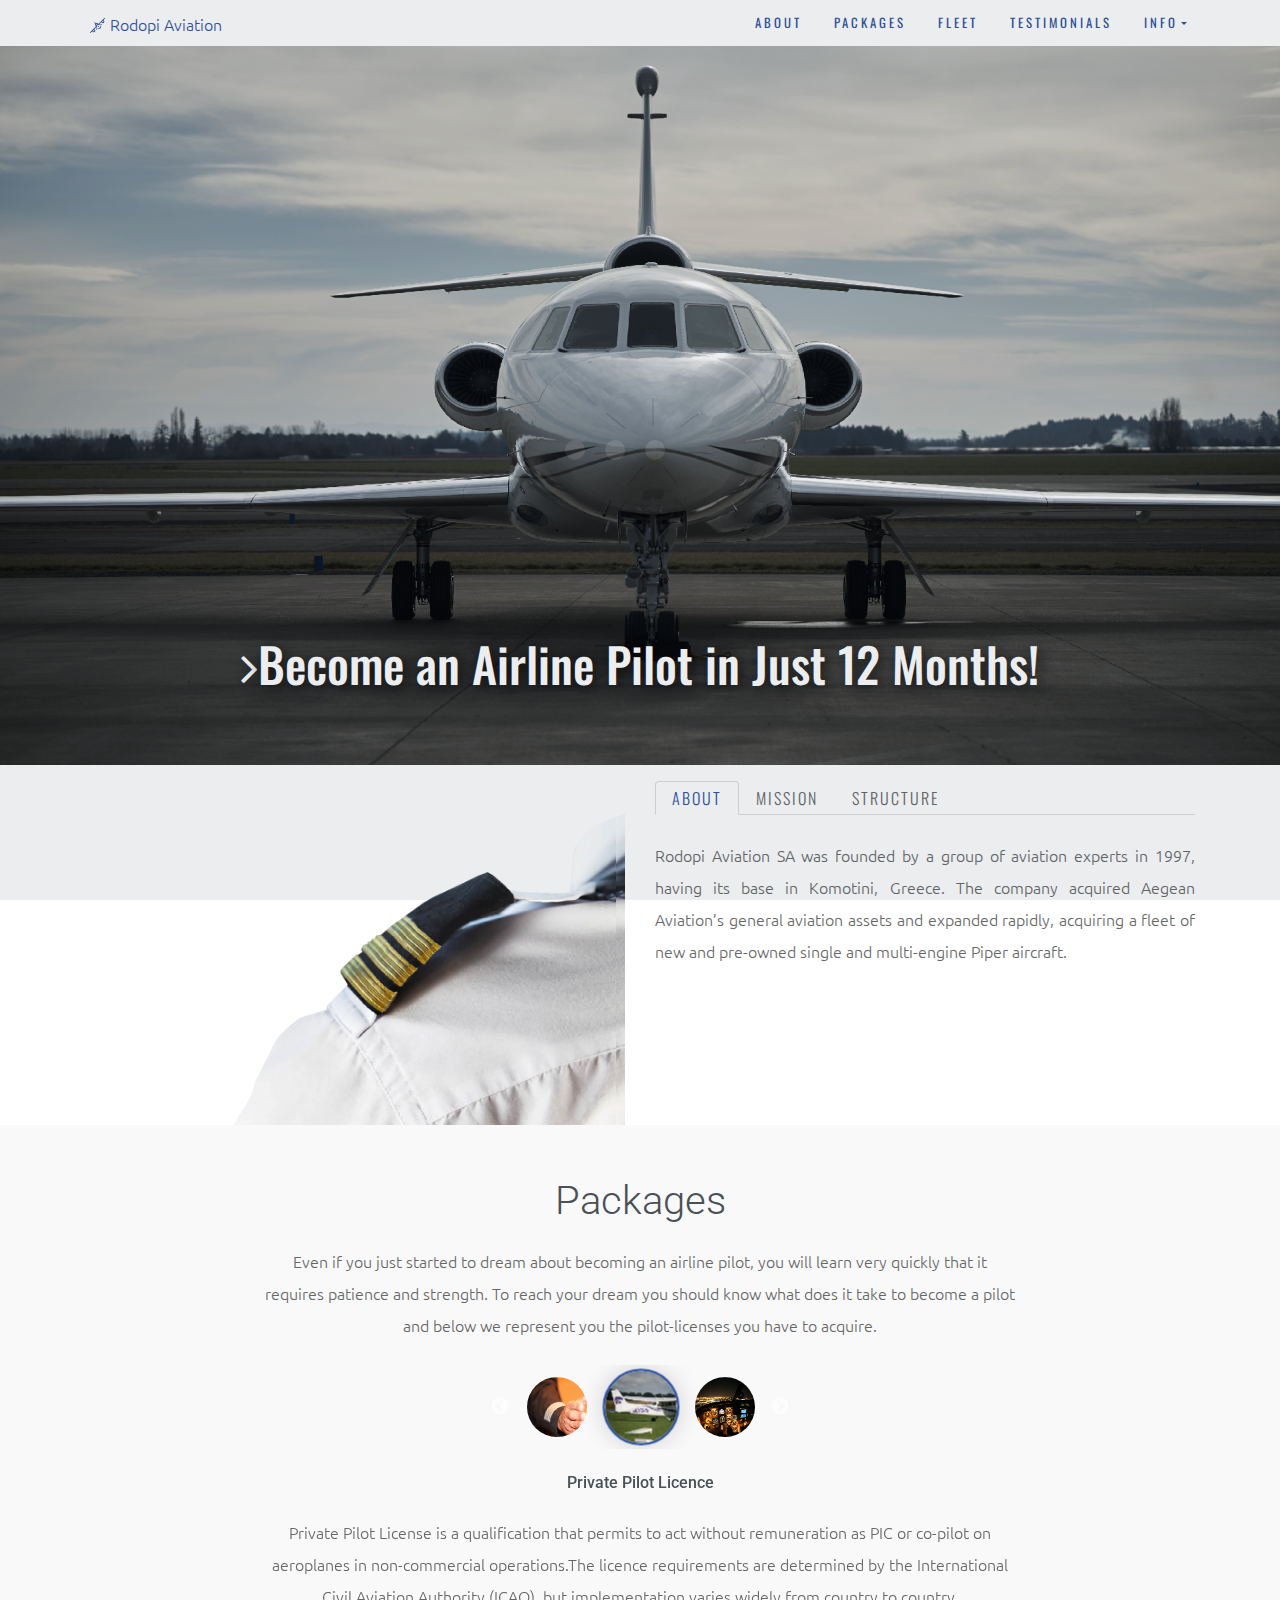
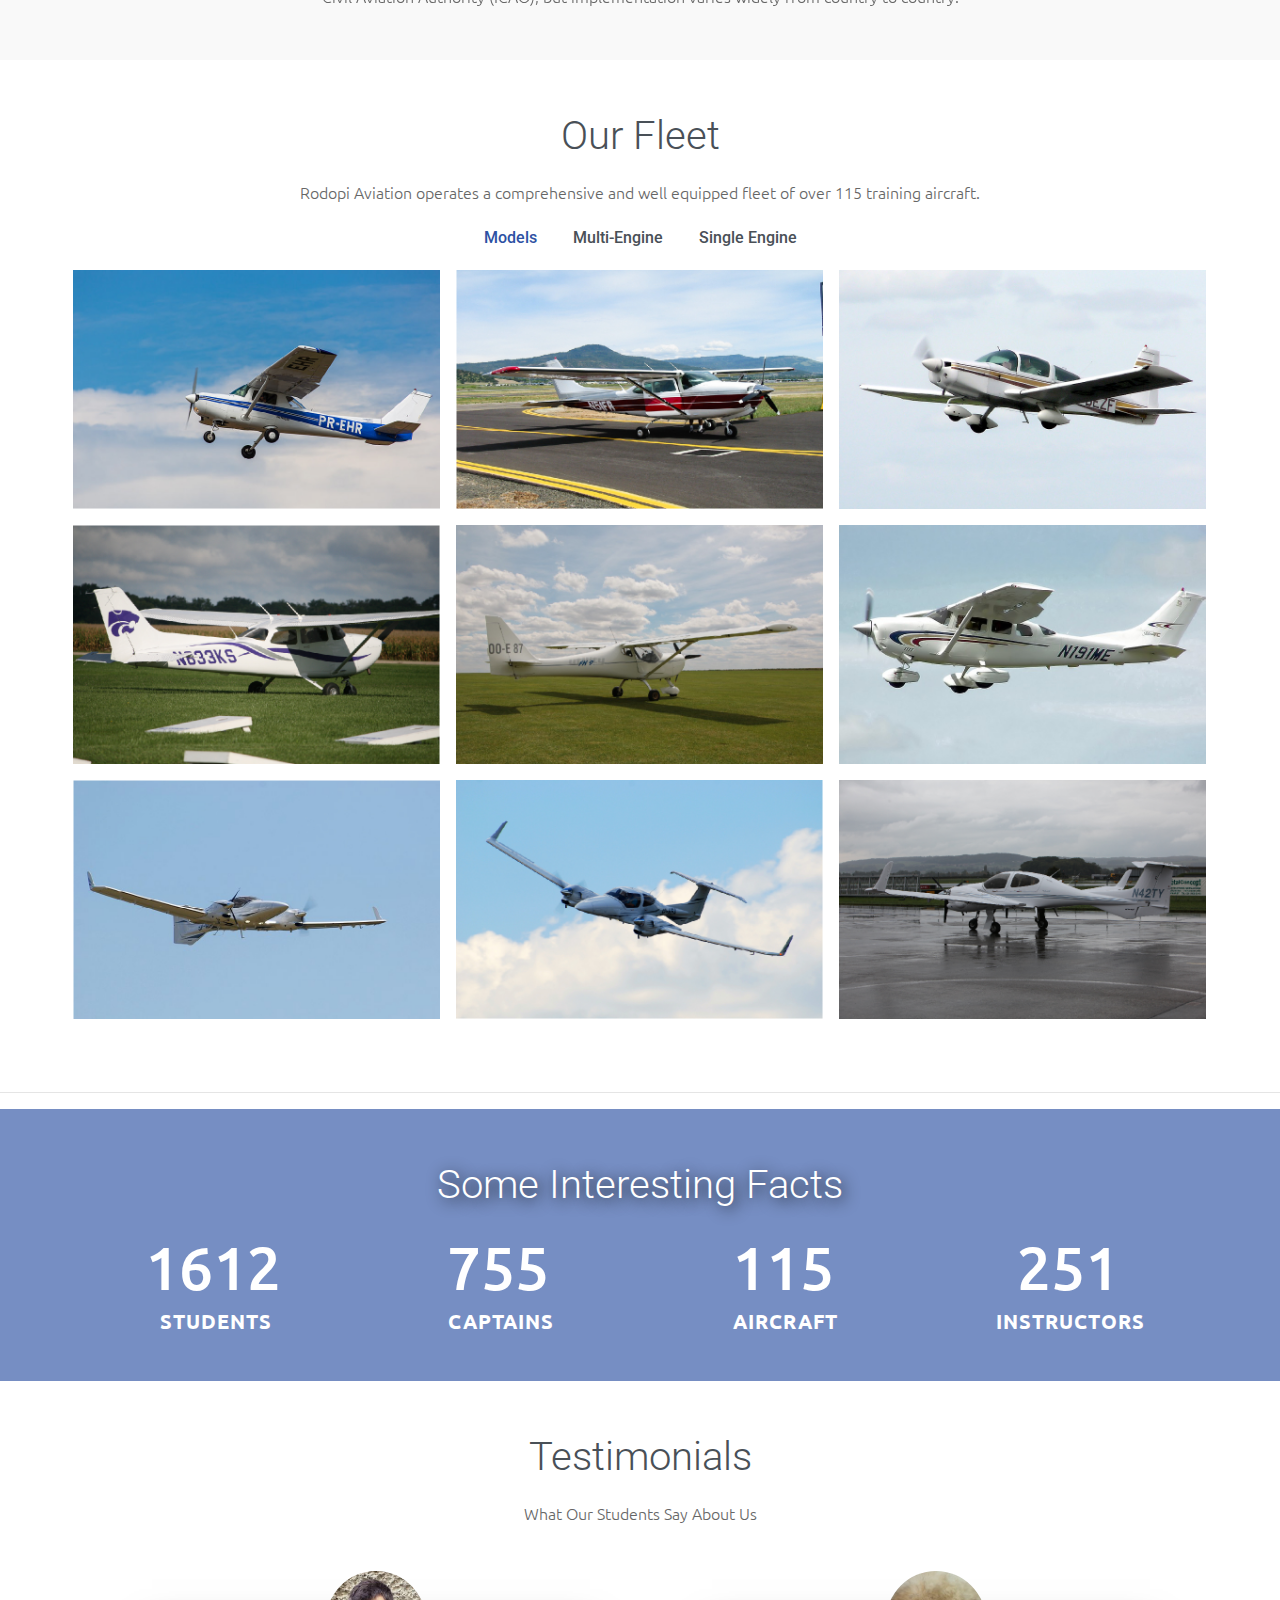
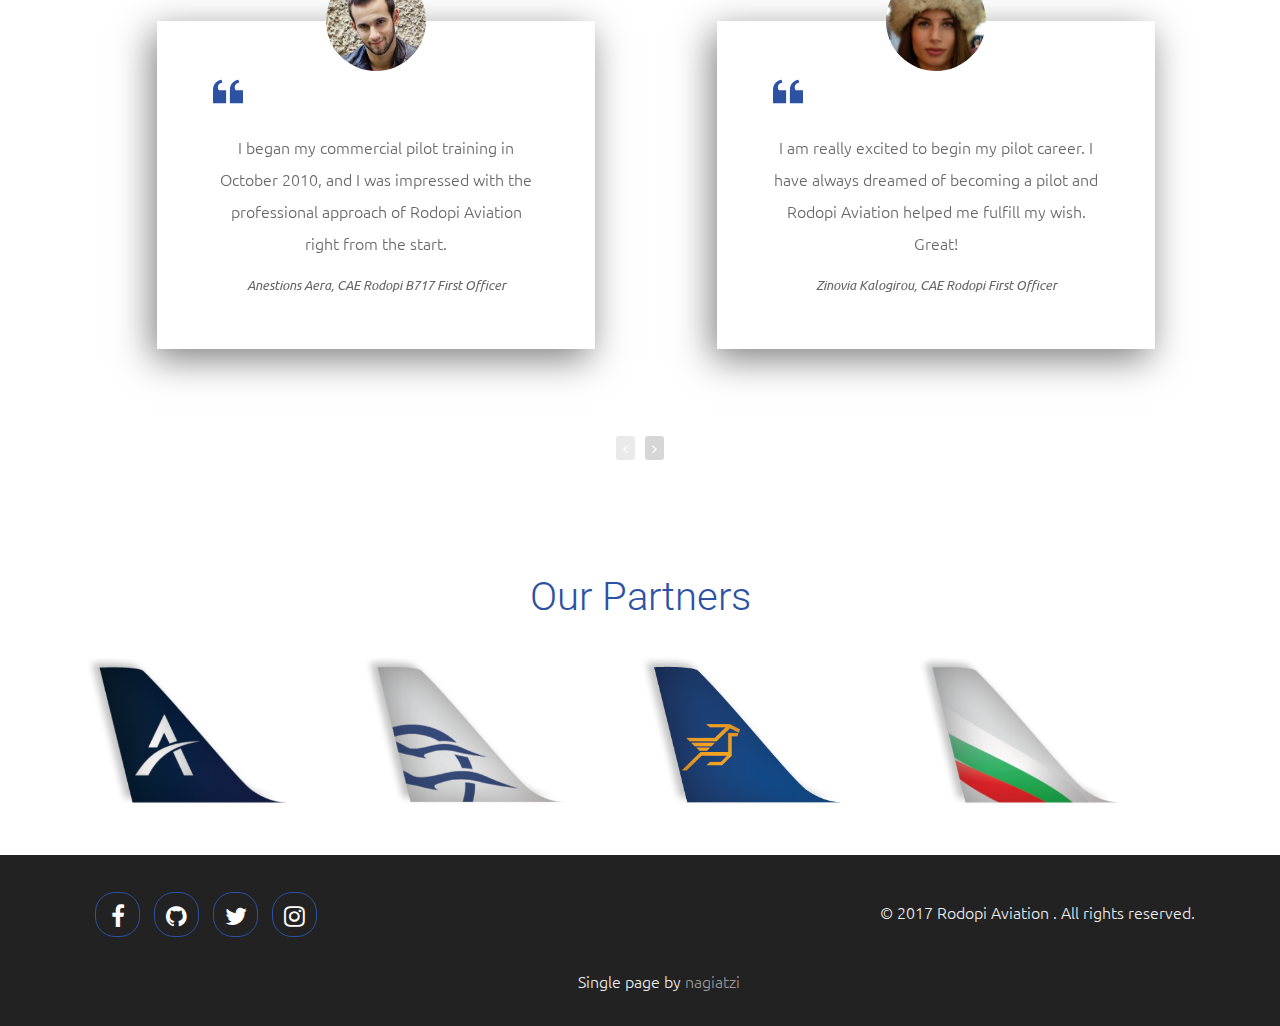
==== index.html @ 1573dec2 "add files to public repo" ====
<!DOCTYPE html>
<html lang="en">
<head>
    <meta charset="UTF-8">
    <meta name="viewport" content="width=device-width, initial-scale=1.0">
    <meta http-equiv="X-UA-Compatible" content="ie=edge">
    <title> Rodopi Aviation | Komotini </title>
    <link rel="stylesheet" href="css/font-awesome.min.css">
    <link rel="stylesheet" href="css/bootstrap.css">
    <link rel="stylesheet" href="css/style.css">
    <link rel="stylesheet" href="css/animate.css">
    <link rel="stylesheet" href="css/magnific-popup.css">
    <link rel="stylesheet" href="css/owl.carousel.css">
    <link rel="stylesheet" href="css/owl.theme.default.css">
    <link rel="icon" type="img/png" href="img/icon72.png">
    <script src="js/prefixfree.min.js"></script>
    <script src="js/prefixfree.dynamic-dom.min.js"></script>
</head>
<body>

  <!-- Page Loader *** *********************************************************
*****************************************************************************-->
  <div id="loading">
    <div id="loading-center">
        <div id="loading-center-absolute">
          <div class="object" id="object_one"></div>
          <div class="object" id="object_two"></div>
          <div class="object" id="object_three"></div>
        </div>
    </div>
  </div>
  <!-- NAVBAR***** *** *********************************************************
*****************************************************************************-->
  <nav id="nav" class="site-header navbar navbar-expand-md fixed-top">
    <div class="container">
      <a href="index.html" class="navbar-brand">
        <img src="img/icon.png"  width="25" height="25" alt="Rodopi Aviation Logo">
        <p>Rodopi Aviation</p>
      </a>
      <button class="navbar-toggler " type="button" data-toggle="collapse" data-target="#rodopi">
        <span class="navbar-toggler-icon">  </span></button> <!-- <i class="fa fa-plane" aria-hidden="true"></i> -->

      <div class="collapse navbar-collapse" id="rodopi" >
        <ul class="main-nav navbar-nav ml-auto">
          <li class="nav-item">
              <a class="nav-link" href="#about">About</a> <!-- i scrolling apla gia smooth-->
          </li>
          <li class="nav-item">
              <a class="nav-link" href="#packages">Packages</a>
          </li>
          <li class="nav-item">
              <a class="nav-link" href="#fleet">Fleet</a>
          </li>
          <li class="nav-item">
              <a class="nav-link" href="#testimonials">Testimonials</a>
          </li>
          <li class="nav-item dropdown">
            <a class="nav-link dropdown-toggle" href="" id="DropdownMenu" data-toggle="dropdown" aria-haspopup="true" aria-expanded="false">Info</a>
              <div class="dropdown-menu" aria-labelledby="DropdownMenu">
                  <a class="dropdown-item" href="contact.html#faq">Faq</a>
                  <a class="dropdown-item" href="contact.html#contact">Contact</a>
                  <a class="dropdown-item" href="contact.html#googleMap">Find us</a>
              </div>
          </li>
        </ul> <!-- END main-nav navbar-nav-->
      </div> <!-- END navbar-collapse -->

    </div> <!-- END container-->
  </nav> <!-- END NAVIGATION-->

  <!-- CAROUSEL HEADER *********************************************************
*****************************************************************************-->
<header class="container-fluid">
  <div id="carouselHeader" class="carousel slide" data-ride="carousel">
      <div class="carousel-inner" role="listbox">
        <div class="carousel-item active">
          <img class="d-block img-fluid" src="img/carou4.jpg" alt="First slide">
          <div class="carousel-caption"> <!-- d-none d-md-block-->
            <h3 class="carouselh3"><i class="fa fa-angle-right" aria-hidden="true"></i>Become an Airline Pilot in Just 12 Months!</h3>
          </div>
        </div> <!-- carousel item 1-->

        <div class="carousel-item">
          <img class="d-block img-fluid" src="img/carou6.jpg" alt="Second slide">
          <div class="carousel-caption">
            <h3 class="carouselh3"><i class="fa fa-angle-right" aria-hidden="true"></i>Modern fleet of training aircraft</h3>
          </div>
        </div> <!-- carousel item 2-->

        <div class="carousel-item">
          <img class="d-block img-fluid" src="img/carou2.jpg" alt="Third slide">
          <div class="carousel-caption" >
            <h3 class="carouselh3"><i class="fa fa-angle-right" aria-hidden="true"></i>With a great pilot employability track record, over 1600 students can’t all be wrong!</h3>
          </div>
       </div> <!-- carousel item 3-->

    </div> <!-- Carousel Inner -->
  </div> <!-- Carousel HEADER -->
</header>

<!-- ABOUT SECTION...............................................................
............................................................................ -->
<div class="container" id="about">
  <div class="row">
    <div class="col-md-6">
      <img src="img/shirt.jpg" alt="pilots banner image" class= "d-none d-md-block img-fluid">
    </div>
    <div class="col-md-6 navMargin text-center">
      <!-- Nav tabs -->
        <ul class="nav nav-tabs" role="tablist">
        <li class="nav-item">
          <a class="nav-link active" data-toggle="tab" data-target="#aboutUs" role="tab">About</a>
        </li>
        <li class="nav-item">
          <a class="nav-link" data-toggle="tab" data-target="#mission" role="tab">Mission</a>
        </li>
        <li class="nav-item">
          <a class="nav-link" data-toggle="tab" data-target="#mandatory" role="tab">Structure</a>
        </li>
        </ul>
        <div class="tab-content">
            <div class="tab-pane  active" id="aboutUs" role="tabpanel">Rodopi Aviation SA was founded by a group of aviation experts in 1997, having its base in Komotini, Greece. The company acquired Aegean Aviation’s general aviation assets and expanded rapidly, acquiring a fleet of new and pre-owned single and multi-engine Piper aircraft.
            </div> <!-- tab pane 1-->

            <div class="tab-pane " id="mission" role="tabpanel">Our Academy is committed to providing a holistic aviation education experience. Besides receiving an in depth and professional tuition, our students are trained to focus by solving real-world challenges.
            </div> <!-- tab pane 2-->

            <div class="tab-pane " id="mandatory" role="tabpanel">The Academy is organized into three aviation levels:
              <ul class="missionList">
                <li><i class="fa fa-plane" aria-hidden="true"></i> Air Cadet Level</li>
                <li><i class="fa fa-plane" aria-hidden="true"></i> Private Pilot Level</li>
                <li><i class="fa fa-plane" aria-hidden="true"></i> Commercial Pilot Level</li>
             </ul>
           </div> <!-- tab pane 3-->

        </div>  <!-- tab-content -->
    </div> <!-- col-md-6 -->
  </div> <!-- row Div -->
</div> <!-- container Div -->

<!-- PACKAGES LICENSES SECTION..................................................
............................................................................ -->
<section id="packages" class="backGray licenses">
  <div class="container">
      <div class="row">
        <div class="col-sm-12 text-center">
          <h2 class="sectionT">
            Packages
          </h2>
          <p class="p-tagline">Even if you just started to dream about becoming an airline pilot, you will learn very quickly that it requires patience and strength. To reach your dream you should know what does it take to become a pilot and below we represent you the pilot-licenses you have to acquire. </p>
       </div> <!-- col-sm-12 text-center -->
     </div>  <!-- end row1 -->

    <div class="row">
      <div class="col-lg-12 text-center marginT">
       <div class="package-list">
             <div class="package-img">
               <img src="img/ppl.jpg" alt="package- Privates Pilot Image" width="80px" height="60px">
             </div>
             <div class="package-img">
               <img src="img/night.jpg" alt="package-Night Rating Image"  width="80px" height="60px">
             </div>
             <div class="package-img">
               <img src="img/instrument.JPG" alt="package- Instrument Rating Image"  width="80px" height="60px">
             </div>
              <div class="package-img">
               <img src="img/cpl.jpg" alt="package-Commercial Pilots Image"  width="80px" height="60px">
             </div>
              <div class="package-img">
               <img src="img/multi.jpg" alt="package-Multiengine Image"  width="80px" height="60px">
             </div>
             <div class="package-img">
              <img src="img/atpl.jpg" alt="package-ATPL License Image"  width="80px" height="60px">
            </div>
       </div> <!-- END package-list-->

        <div class="package-quote">

           <div class="package-block">
             <div class="package-meta">
               <h4 class="marginT marginB">Private Pilot Licence </h4>
             </div>
             <p class="p-tagline">Private Pilot License is a qualification that permits to act without remuneration as PIC or co-pilot on aeroplanes in non-commercial operations.The licence requirements are determined by the International Civil Aviation Authority (ICAO), but implementation varies widely from country to country.</p>
          </div>  <!-- package block-->

           <div class="package-block">
             <div class="package-meta">
               <h4 class="marginT marginB">Night Rating</h4>
             </div>
             <p class="p-tagline">The Night Rating allows you to be able to fly aircraft during the time of ‘night’ as qualified by ICAO, being the time from 30 minutes after sunset to 30 minutes before sunrise.</p>
           </div>  <!-- package block-->

           <div class="package-block">
             <div class="package-meta">
               <h4 class="marginT marginB">Instrument Rating</h4>
             </div>
             <p class="p-tagline">The Instrument Rating allows the pilot to fly under Instrument Flight Rules (IFR), which is required for flights such as through cloud cover.  It is the next step for a lot of pilots who wish to further a career in aviation. It is usually done in conjunction with the Commercial Pilot’s License.</p>
           </div>  <!-- package block-->

           <div class="package-block">
             <div class="package-meta">
               <h4 class="marginT marginB">Commercial Pilot License</h4>
             </div>
             <p class="p-tagline">The Commercial Pilot’s License is required to get paid for the time that one is flying. Applicants for a CPL (aeroplanes) must also have completed a solo cross-country flight of at least 300 nm with full-stop landings at two airfields other than the pilot's airfield of origin.</p>
           </div>  <!-- package block-->

           <div class="package-block">
             <div class="package-meta">
               <h4 class="marginT marginB">Multi Engine Rating</h4>
             </div>
             <p class="p-tagline">The Multi Engine Rating allows one to fly an aircraft with more than one piston engine.  It is usually done in conjunction with the Commercial Pilot’s License.However, we do also offer it as a standalone course.</p>
           </div>  <!-- package block-->

           <div class="package-block">
             <div class="package-meta">
               <h4 class="marginT marginB">Zero to Airline Pilot</h4>
             </div>
            <p class="p-tagline">The Multi Engine Rating allows one to fly an aircraft with more than one piston engine.  It is usually done in conjunction with the Commercial Pilot’s License. However, we do also offer it as a standalone course.</p>
          </div> <!-- package block-->

        </div> <!-- package quote-->

      </div> <!-- END col-md-6 col-md-offset-3-->
    </div> <!-- END row2-->
  </div> <!-- end container-->
</section> <!-- END SECTION PACKAGES -->

<!-- .........................FLEET SECTION.....................................
............................................................................ -->
<section id="fleet" class="backWhite">
    <div class="container">
      <div class="row">
          <div class="col-sm-12 text-center">
          <h2 class="sectionT"> Our Fleet </h2>
          <p class="p-tagline marginB lineHeight">Rodopi Aviation operates a comprehensive and well equipped fleet of over 115 training aircraft. </p>
        </div>  <!-- end col-sm-12-->
      </div>  <!-- end row-->

      <div class="row">  <!-- row2-->
        <div class="col-sm-12 text-center">
          <ul class="fleet-filter categories-filter ">
              <li><a data-filter="*" class="categories active">Models</a></li>
              <li><a data-filter=".multi" class="categories">Multi-Engine</a></li>
              <li><a data-filter=".single" class="categories">Single Engine</a></li>
          </ul>
          <!-- fleet-grid set for the plug in -->
            <div class="elementsMargin fleet-grid gallery-popup">
          <!-- fleet Item 1-->
               <div class="fleet-item single">
                   <div class="fleet-box">
                       <a class="fleet-popup gallery-popup-link" href="img/plain1.jpg" title="Cessna 206H Stationair 2 ">
                           <div class="fleet-image-wrap">
                               <img src="img/plain1.jpg" alt="Cessna 206H Stationair 2 Airplane Image"/>
                           </div>
                           <div class="fleet-overlay">
                               <div class="fleet-overlay-text">
                                   <h5>Cessna 206H Stationair 2</h5>
                               </div> <!-- fleet caption text -->
                           </div>  <!-- fleet caption mask -->
                       </a>
                   </div> <!-- fleet box -->
               </div>  <!-- End fleet Item -->

               <div class="fleet-item single">
                   <div class="fleet-box">
                       <a class="fleet-popup gallery-popup-link" href="img/plain2.jpg" title="Cessna 206">
                           <div class="fleet-image-wrap">
                               <img src="img/plain2.jpg" alt="Cessna 206, Airplane model"/>
                           </div>
                           <div class="fleet-overlay">
                               <div class="fleet-overlay-text">
                                   <h5>Cessna 206, 2004 Model</h5>
                               </div> <!-- fleet caption text -->
                           </div>  <!-- fleet caption mask -->
                       </a>
                   </div> <!-- fleet box -->
               </div>  <!-- End fleet Item -->

               <div class="fleet-item single">
                   <div class="fleet-box">
                       <a class="fleet-popup gallery-popup-link" href="img/plain3.jpg" title="Grumman American AA-5e">
                           <div class="fleet-image-wrap">
                               <img src="img/plain3.jpg" alt="Grumman American AA-5, Airplane Image"/>
                           </div>
                           <div class="fleet-overlay">
                               <div class="fleet-overlay-text">
                                  <h5>Grumman American AA-5e, 2000 Model</h5>
                               </div> <!-- fleet caption text -->
                           </div>  <!-- fleet caption mask -->
                       </a>
                   </div> <!-- fleet box -->
               </div>  <!-- End fleet Item -->

               <div class="fleet-item single">
                   <div class="fleet-box">
                       <a class="fleet-popup gallery-popup-link" href="img/plain4.jpg" title="Cessna 206H">
                           <div class="fleet-image-wrap">
                               <img src="img/plain4.jpg" alt="Cessna 206H Stationair 2, Airplane Image"/>
                           </div>
                           <div class="fleet-overlay">
                               <div class="fleet-overlay-text">
                                  <h5>Cessna 206H, 2003 Model</h5>
                               </div> <!-- fleet caption text -->
                           </div>  <!-- fleet caption mask -->
                       </a>
                   </div> <!-- fleet box -->
               </div>  <!-- End fleet Item -->

               <div class="fleet-item single">
                   <div class="fleet-box">
                       <a class="fleet-popup gallery-popup-link" href="img/plain5.jpg" title="Cessna 206">
                           <div class="fleet-image-wrap">
                               <img src="img/plain5.jpg" alt="Cessna 206, Airplane model"/>
                           </div>
                           <div class="fleet-overlay">
                               <div class="fleet-overlay-text">
                                  <h5>Cessna 206, 2008 Model</h5>
                               </div> <!-- fleet caption text -->
                           </div>  <!-- fleet caption mask -->
                       </a>
                   </div> <!-- fleet box -->
               </div>  <!-- End fleet Item -->

               <div class="fleet-item single">
                   <div class="fleet-box">
                       <a class="fleet-popup gallery-popup-link" href="img/plain6.jpg" title="Grumman American AA">
                           <div class="fleet-image-wrap">
                               <img src="img/plain6.jpg" alt="Grumman American AA-5, Airplane Image"/>
                           </div>
                           <div class="fleet-overlay">
                               <div class="fleet-overlay-text">
                                  <h5>Grumman American AA-5e, 2006 Model</h5>
                               </div> <!-- fleet caption text -->
                           </div>  <!-- fleet caption mask -->
                       </a>
                   </div> <!-- fleet box -->
               </div>  <!-- End fleet Item -->

               <div class="fleet-item multi">
                   <div class="fleet-box">
                       <a class="fleet-popup gallery-popup-link" href="img/plain7.jpg" title="Diamond Aircraft DA62, Our Multi-Engine Basic Model">
                           <div class="fleet-image-wrap">
                               <img src="img/plain7.jpg" alt="Diamond Aircraft DA62, Airplane Image"/>
                           </div>
                           <div class="fleet-overlay">
                               <div class="fleet-overlay-text">
                                  <h5>Diamond Aircraft DA62</h5>
                               </div> <!-- fleet caption text -->
                           </div>  <!-- fleet caption mask -->
                       </a>
                   </div> <!-- fleet box -->
               </div>  <!-- End fleet Item -->

               <div class="fleet-item multi">
                   <div class="fleet-box">
                       <a class="fleet-popup gallery-popup-link" href="img/plain8.jpg" title="Diamond DA42 Twin Star">
                           <div class="fleet-image-wrap">
                             <img src="img/plain8.jpg" alt="Diamond DA42 Twin Star, Airplane Image"/>
                           </div>
                           <div class="fleet-overlay">
                               <div class="fleet-overlay-text">
                                 <h5>Diamond DA42 Twin Star, 2006 Model</h5>
                               </div> <!-- fleet caption text -->
                           </div>  <!-- fleet caption mask -->
                       </a>
                   </div> <!-- fleet box -->
               </div>  <!-- End fleet Item -->

               <div class="fleet-item multi">
                   <div class="fleet-box">
                       <a class="fleet-popup gallery-popup-link" href="img/plain9.jpg" title="Diamond Aircraft DA62, Our Multi-Engine Basic Model">
                           <div class="fleet-image-wrap">
                               <img src="img/plain9.jpg" alt="Diamond Aircraft DA62, Airplane Image"/>
                           </div>
                           <div class="fleet-overlay">
                               <div class="fleet-overlay-text">
                                  <h5>Diamond Aircraft DA62</h5>
                               </div> <!-- fleet caption text -->
                           </div>  <!-- fleet caption mask -->
                       </a>
                   </div> <!-- fleet box -->
               </div>  <!-- End fleet Item -->

          </div>  <!-- end fleet-grid-->

      </div> <!-- end col-sm-12-->
   </div>  <!-- end row2-->
 </div> <!-- end container-->
</section> <!-- end Section-->
<hr>
<!-- ........................COUNTER SECTION.....................................
............................................................................ -->
<section id="counter" class="counterBg">
          <div class="container text-center">
                <div class="rows">
                    <h2 class="marginB sectionBanner">Some Interesting Facts</h2>
                </div>
                  <div class="row">
                        <div class="col-md-3 col-sm-6">
                            <div class="counter-group ">
                                <h1 class="counter-title count">1612</h1>
                                <h5 class="counter-sub-title">&nbsp;Students</h5>
                           </div>
                        </div> <!-- Counter Item 1 End -->
                        <div class="col-md-3 col-sm-6">
                            <div class="counter-group">
                                <h1 class="counter-title count">755</h1>
                                <h5 class="counter-sub-title">&nbsp;Captains</h5>
                            </div>
                        </div> <!-- Counter Item 2 End -->
                        <div class="col-md-3 col-sm-6">
                            <div class="counter-group">
                                <h1 class="counter-title count">115</h1>
                                <h5 class="counter-sub-title">&nbsp;Aircraft</h5>
                           </div>
                        </div> <!-- Counter Item 3 End -->
                        <div class="col-md-3 col-sm-6">
                            <div class="counter-group">
                                <h1 class="counter-title count">251</h1>
                                <h5 class="counter-sub-title">&nbsp;Instructors</h5>
                           </div>
                        </div> <!-- Counter Item 4 End  -->
                  </div> <!-- Row End -->
            </div> <!-- Container Section -->
        </section>   <!-- End Counter Section -->

<!-- TESTIMONIALS.................... SECTION....................................
............................................................................ -->
<section id="testimonials">
  <div class="container">
    <div class="row">
        <div class="col-sm-12 text-center">
          <h2 class="sectionT">Testimonials</h2>
          <p class="p-tagline marginB lineHeight">What Our Students Say About Us</p>
        </div>  <!-- end col-sm-12-->
    </div>  <!-- end row-->
    <!-- owl carousel init div-->
    <div class="owl-carousel owl-theme testimonials-slider">

      <div class="testimonial-content">
        <div class="item">
          <div class="alumniImg"><img src="img/anestoni.jpg" alt="Alumni Image, mr Anestoni" class="img-fluid"></div>
          <div class="text">
            <div class="quote"><img src="img/quotes2.svg" alt="quote image" class="img-fluid"></div>
            <p>I began my commercial pilot training in October 2010, and I was impressed with the professional approach of Rodopi Aviation right from the start. </p><strong class="name"> Anestions Aera, CAE Rodopi B717 First Officer</strong>
          </div>  <!-- students text 1-->
        </div>  <!-- inner  end 1-->
      </div> <!-- holder end 1-->

      <div class="testimonial-content">
        <div class="item">
          <div class="alumniImg"><img src="img/zina1.jpg" alt="Alumni Image, miss Zina" class="img-fluid"></div>
          <div class="text">
            <div class="quote"><img src="img/quotes2.svg" alt="quote image" class="img-fluid"></div>
            <p>I am really excited to begin my pilot career. I have always dreamed of becoming a pilot and Rodopi Aviation helped me fulfill my wish. Great!</p><strong class="name"> Zinovia Kalogirou, CAE Rodopi  First Officer</strong>
          </div>  <!-- students text 2-->
        </div>  <!-- inner  end 2-->
      </div> <!-- holder end 2 -->

      <div class="testimonial-content">
        <div class="item">
          <div class="alumniImg"><img src="img/vligo.jpg" alt="Alumni Image, mr Vligo" class="img-fluid"></div>
          <div class="text">
            <div class="quote"><img src="img/quotes2.svg" alt="quote image" class="img-fluid"></div>
            <p>All things considered, I would not change my decision to train with Rodopi Aviation and could not be happier with how things turned out for me.</p><strong class="name"> Mark Vligonson,  CAE Rodopi Pilot Cadet</strong>
          </div> <!-- students text 3-->
        </div>  <!-- inner  end 3-->
      </div> <!-- holder end 3-->

      <div class="testimonial-content">
        <div class="item">
          <div class="alumniImg"><img src="img/kimis.jpg" alt="Alumni Imgage, mr Kimis" class="img-fluid"></div>
          <div class="text">
            <div class="quote"><img src="img/quotes2.svg" alt="quote image" class="img-fluid"></div>
            <p>Rodopi Aviation really did live up to everything I had hoped. Very good school. The brand new DA-42NG delivers the absolute EFIS experience.</p><strong class="name">Archontis Aera, CAE Rodopi A320 Captain</strong>
          </div> <!-- students text 4-->
        </div>  <!-- inner  end 4-->
      </div> <!-- holder end 4-->

    </div> <!-- owl carousel end-->

  </div> <!-- end container-->
</section>

<section  class="partnersBg">
    <div class="container text-center">
          <div class="marginT">
            <h2 class="sectionPartners">Our Partners</h2>
          </div>
      <!-- owl carousel partners init div-->
      <div class="owl-carousel partners-carousel">

            <div class="item">
                <div class="partners-image">
                    <a href="#">
                    <img src="img/logop1.png" alt="Airline partner logo" /></a>
                </div>
            </div> <!-- owl carousel item 1-->

            <div class="item">
                <div class="partners-image">
                    <a href="#">
                    <img src="img/logop2.png" alt="Airline partner logo" /></a>
                </div>
            </div> <!-- owl carousel item 2-->

            <div class="item">
                <div class="partners-image">
                    <a href="#">
                    <img src="img/logop3.png" alt="Airline partner logo" /></a>
                </div>
            </div> <!-- owl carousel item 3-->

            <div class="item">
                <div class="partners-image">
                    <a href="#">
                    <img src="img/logop4.png" alt="Airline partner logo" /></a>
                </div>
            </div> <!-- owl carousel item 4 -->

            <div class="item">
                <div class="partners-image">
                    <a href="#">
                    <img src="img/logop5.png" alt="Airline partner logo" /></a>
                </div>
            </div> <!-- owl carousel item 5 -->

            <div class="item">
                <div class="partners-image">
                    <a href="#">
                    <img src="img/logop6.png" alt="Airline partner logo" /></a>
                </div>
            </div> <!-- owl carousel item 6 -->

            <div class="item">
                <div class="partners-image">
                    <a href="#">
                    <img src="img/logop7.png" alt="Airline partner logo" /></a>
                </div>
            </div> <!-- owl carousel item 7 -->

      </div>  <!-- owl carousel end-->

   </div> <!-- end container-->
</section> <!-- end partners section-->

<footer class="footer">
    <div class="container">
      <div class="row">
         <div class="col-md-6">
            <p class="social">
                <a href="https://www.facebook.com/nikos.agiatzidhs" class="footIcon"><i class="fa fa-facebook"></i></a>
                <a href="https://github.com/nagiatzi" class="footIcon"><i class="fa fa-github "></i></a>
                <a href="https://twitter.com/nagiatzi" class="footIcon"><i class="fa fa-twitter "></i></a>
                <a href="http://www.thepictaram.club/instagram/nagiatzi" class="footIcon"><i class="fa fa-instagram "></i></a>
            </p>
          </div>                     <!-- /.6 -->
          <div class="col-md-6">
              <p class="social2">&copy; 2017 Rodopi Aviation . All rights reserved.</p>
          </div> <!-- /.6 -->
          <div class="col-md-12 text-center template" >
              <p>Single page by <a href="https://github.com/nagiatzi">nagiatzi</a></p>
         </div> <!-- /.12 -->
      </div> <!-- /.row end -->
    </div> <!-- /.container -->
</footer>

<script src="js/popper.min.js"></script>
<script src="js/jquery-1.11.3.min.js"></script>
<script src="js/bootstrap.min.js"></script>
<script src="js/slick.min.js"></script>
<script src="js/isotope.pkgd.min.js"></script>
<script src="js/wow.min.js"></script>
<script src="js/owl.carousel.min.js"></script>
<script src="js/jquery.magnific-popup.min.js"></script>
<script src="js/waypoints.min.js"></script>
<script src="js/jquery.counterup.min.js"></script>
<script src="js/script.js"></script>

</body>
</html>
---- css/style.css ----
@charset "UTF-8";
@import url("https://fonts.googleapis.com/css?family=Roboto:300,400,500|Ubuntu:300,400");
@import url("https://fonts.googleapis.com/css?family=Oswald:400,500");
body {
  background: white;
  color: #666666;
  line-height: 1rem;
  font-family: "Ubuntu", sans-serif;
  font-weight: 300; }

a {
  transition: 0.5s; }

a:hover, a:focus, a:active {
  text-decoration: none;
  color: #2d51a3; }

section {
  padding: 3rem 1rem; }

input, textarea {
  width: 100%;
  padding: 0.5rem 1.5rem;
  border: none;
  border-bottom: 1px solid #003366;
  margin-bottom: 1rem; }

.sectionT, .sectionBanner, .sectionPartners {
  color: #495057;
  font-size: 2.5rem;
  font-weight: 300;
  margin-top: 0;
  margin-bottom: 1rem;
  font-family: "Roboto", sans-serif;
  line-height: 3.5rem; }

.infoT {
  font-size: 1.5rem;
  color: inherit;
  font-weight: 300;
  font-family: "Roboto", sans-serif; }

.p-tagline {
  max-width: 750px;
  margin: 0 auto; }

.container-fluid {
  padding: 0; }

.marginT {
  margin-top: 1.5rem; }

.marginB, .form-field-wrapper {
  margin-bottom: 1.5rem; }

.backWhite {
  background: white; }

.backGray {
  background: #f9f9f9; }

.lineHeight {
  line-height: 1.5rem; }

@media (min-width: 992px) {
  body {
    margin-top: 45px; } }

@media (max-width: 991px) {
  body {
    margin-top: 42px; }
  section {
    padding: 2.5rem 1rem; } }

@media (max-width: 767px) {
  section {
    padding: 0.5rem 0.8rem; }
  input, textarea {
    width: 100%;
    padding: 0.2rem 0.2rem;
    margin-bottom: 0.5rem; }
  .sectionT, .sectionBanner, .sectionPartners {
    font-size: 2rem;
    margin-top: 0;
    margin-bottom: 0.8rem;
    line-height: 2.5rem; }
  .infoT {
    font-size: 1rem; }
  .marginT {
    margin-top: 1rem; }
  .marginB, .form-field-wrapper {
    margin-bottom: 1rem; } }

@media (max-width: 575px) {
  body {
    margin-top: 40px; }
  section {
    padding: 0.8rem 0.5rem; }
  input, textarea {
    width: 100%;
    padding: 0.5rem 0.2rem;
    margin-bottom: 0.2rem; }
  .sectionT, .sectionBanner, .sectionPartners {
    font-size: 1.5rem;
    margin-top: 0;
    margin-bottom: 0.5rem;
    line-height: 1.5rem; }
  .infoT {
    font-size: 0.5rem; } }

.site-header {
  background: white;
  transition: .5s; }
  .site-header.navbarAdded {
    box-shadow: 0 0 20px 0 rgba(0, 0, 0, 0.2); }

.navbar-brand {
  margin-top: 0.7rem; }
  .navbar-brand img {
    display: inline-block;
    float: left; }
  .navbar-brand p {
    color: #2d51a3;
    font-size: 1rem;
    font-weight: 300;
    font-family: "Ubuntu", sans-serif;
    margin-bottom: 0; }

.navbar {
  padding: 0; }

.main-nav .nav-item .nav-link {
  margin-left: 1rem;
  text-transform: uppercase;
  padding-left: 0.5rem;
  padding-right: 0.5rem; }

.dropdown-item {
  text-transform: uppercase; }

.main-nav a.nav-link, .main-nav .dropdown-item {
  color: #2d51a3;
  font-family: "Oswald", sans-serif;
  font-weight: 400;
  font-size: 0.8rem;
  letter-spacing: 3px; }
  .main-nav a.nav-link:hover, .main-nav .dropdown-item:hover {
    color: #003366; }

@media screen and (max-width: 991px) {
  .main-nav .nav-item .nav-link {
    margin-left: 0; }
  .navbar-brand {
    margin-top: 0.4rem; }
  .navbar-toggler {
    background-image: url("../img/icon.png");
    color: #2d51a3;
    cursor: pointer; } }

@media (max-width: 767px) {
  .site-header {
    background: #f9f9f9; }
  .navbar {
    padding: 0.2rem; }
  .navbar-brand {
    margin-top: 0; }
    .navbar-brand img {
      display: none; } }

@media (max-width: 575px) {
  .navbar-brand {
    margin-left: 1rem; }
  .navbar-toggler {
    margin-right: 1rem; } }

.carouselh3 {
  margin-bottom: 2rem;
  font-family: "Oswald", sans-serif;
  font-weight: 500;
  font-size: 3rem;
  text-shadow: 3px 3px 15px rgba(0, 0, 0, 0.9); }

@media (max-width: 991px) {
  .carousel-caption {
    bottom: 10px;
    padding-bottom: 10px; }
  .carouselh3 {
    margin-bottom: 1rem;
    font-size: 2rem;
    text-shadow: 5px 5px 35px rgba(0, 0, 0, 0.9); } }

@media (max-width: 767px) {
  .carousel-caption {
    bottom: 0;
    padding-bottom: 0; }
  .carouselh3 {
    font-size: 1.5rem; } }

@media (max-width: 575px) {
  .carouselh3 {
    font-size: 1rem; } }

img {
  min-height: 100%; }

.navMargin {
  margin-top: 1rem; }

.nav-link {
  cursor: pointer;
  font-family: "Oswald", sans-serif;
  text-transform: uppercase;
  letter-spacing: 2px; }
  .nav-link.active {
    color: #2d51a3 !important; }

.tab-pane {
  margin-top: 1.5rem;
  line-height: 2rem;
  font-weight: 300;
  text-align: justify; }

.tab-content {
  padding-bottom: 1.5rem; }

.missionList {
  list-style: none;
  margin-top: 1rem; }

@media (max-width: 575px) {
  .nav-link {
    padding: 0.3rem; } }

.slick-slider {
  position: relative;
  display: block;
  box-sizing: border-box;
  -webkit-touch-callout: none;
  -webkit-user-select: none;
  -khtml-user-select: none;
  -moz-user-select: none;
  -ms-user-select: none;
  user-select: none;
  -ms-touch-action: pan-y;
  touch-action: pan-y;
  -webkit-tap-highlight-color: transparent; }

.slick-list {
  position: relative;
  overflow: hidden;
  display: block;
  margin: 0;
  padding: 0; }
  .slick-list:focus {
    outline: none; }
  .slick-list.dragging {
    cursor: pointer;
    cursor: hand; }

.slick-slider .slick-track,
.slick-slider .slick-list {
  -webkit-transform: translate3d(0, 0, 0);
  -moz-transform: translate3d(0, 0, 0);
  -ms-transform: translate3d(0, 0, 0);
  -o-transform: translate3d(0, 0, 0);
  transform: translate3d(0, 0, 0); }

.slick-track {
  position: relative;
  left: 0;
  top: 0;
  display: block;
  margin-left: auto;
  margin-right: auto; }
  .slick-track:before, .slick-track:after {
    content: "";
    display: table; }
  .slick-track:after {
    clear: both; }
  .slick-loading .slick-track {
    visibility: hidden; }

.slick-slide {
  float: left;
  height: 100%;
  min-height: 1px;
  display: none; }
  [dir="rtl"] .slick-slide {
    float: right; }
  .slick-slide img {
    display: block; }
  .slick-slide.slick-loading img {
    display: none; }
  .slick-slide.dragging img {
    pointer-events: none; }
  .slick-initialized .slick-slide {
    display: block; }
  .slick-loading .slick-slide {
    visibility: hidden; }
  .slick-vertical .slick-slide {
    display: block;
    height: auto;
    border: 1px solid transparent; }

.slick-arrow.slick-hidden {
  display: none; }

.contactSlick img {
  height: calc(80vh - 100px);
  width: auto;
  margin: 0 auto;
  /* it centers any block level element */ }

@media (max-width: 767px) {
  .contactSlick img {
    height: calc(50vh - 100px);
    width: auto;
    margin: 0 auto;
    /* it centers any block level element */ } }

@media (max-width: 400px) {
  .contactSlick img {
    height: calc(50vh - 100px);
    width: 100%;
    margin: 0 auto;
    /* it centers any block level element */ } }

/* Slider */
.slick-loading .slick-list {
  background: #fff url("./ajax-loader.gif") center center no-repeat; }

/* Icons */
@font-face {
  font-family: "slick";
  src: url("./fonts/slick.eot");
  src: url("./fonts/slick.eot?#iefix") format("embedded-opentype"), url("./fonts/slick.woff") format("woff"), url("./fonts/slick.ttf") format("truetype"), url("./fonts/slick.svg#slick") format("svg");
  font-weight: normal;
  font-style: normal; }

/* Arrows */
.slick-prev,
.slick-next {
  position: absolute;
  display: block;
  height: 20px;
  width: 20px;
  line-height: 0px;
  font-size: 0px;
  cursor: pointer;
  background: transparent;
  color: transparent;
  top: 50%;
  -webkit-transform: translate(0, -50%);
  -ms-transform: translate(0, -50%);
  transform: translate(0, -50%);
  padding: 0;
  border: none;
  outline: none; }
  .slick-prev:hover, .slick-prev:focus,
  .slick-next:hover,
  .slick-next:focus {
    outline: none;
    background: transparent;
    color: transparent; }
    .slick-prev:hover:before, .slick-prev:focus:before,
    .slick-next:hover:before,
    .slick-next:focus:before {
      opacity: 1; }
  .slick-prev.slick-disabled:before,
  .slick-next.slick-disabled:before {
    opacity: 0.25; }
  .slick-prev:before,
  .slick-next:before {
    font-family: "slick";
    font-size: 20px;
    line-height: 1;
    color: white;
    opacity: 0.75;
    -webkit-font-smoothing: antialiased;
    -moz-osx-font-smoothing: grayscale; }

.slick-prev {
  left: -25px; }
  [dir="rtl"] .slick-prev {
    left: auto;
    right: -25px; }
  .slick-prev:before {
    content: "←"; }
    [dir="rtl"] .slick-prev:before {
      content: "→"; }

.slick-next {
  right: -25px; }
  [dir="rtl"] .slick-next {
    left: -25px;
    right: auto; }
  .slick-next:before {
    content: "→"; }
    [dir="rtl"] .slick-next:before {
      content: "←"; }

/* Dots */
.slick-dotted.slick-slider {
  margin-bottom: 30px; }

.slick-dots {
  position: absolute;
  bottom: -25px;
  list-style: none;
  display: block;
  text-align: center;
  padding: 0;
  margin: 0;
  width: 100%; }
  .slick-dots li {
    position: relative;
    display: inline-block;
    height: 20px;
    width: 20px;
    margin: 0 5px;
    padding: 0;
    cursor: pointer; }
    .slick-dots li button {
      border: 0;
      background: transparent;
      display: block;
      height: 20px;
      width: 20px;
      outline: none;
      line-height: 0px;
      font-size: 0px;
      color: transparent;
      padding: 5px;
      cursor: pointer; }
      .slick-dots li button:hover, .slick-dots li button:focus {
        outline: none; }
        .slick-dots li button:hover:before, .slick-dots li button:focus:before {
          opacity: 1; }
      .slick-dots li button:before {
        position: absolute;
        top: 0;
        left: 0;
        content: "•";
        width: 20px;
        height: 20px;
        font-family: "slick";
        font-size: 6px;
        line-height: 20px;
        text-align: center;
        color: black;
        opacity: 0.25;
        -webkit-font-smoothing: antialiased;
        -moz-osx-font-smoothing: grayscale; }
    .slick-dots li.slick-active button:before {
      color: black;
      opacity: 0.75; }

.licenses {
  line-height: 2rem; }

.package-list {
  width: 250px;
  margin: 0 auto; }

.package-img {
  border-radius: 50%;
  overflow: hidden;
  margin: 10px;
  border: 2px solid transparent;
  cursor: pointer;
  transition: 1s; }
  .package-img.slick-center {
    border-color: #2d51a3;
    box-shadow: 0 0 20px 1px rgba(0, 0, 0, 0.15);
    transform: scale(1.2);
    cursor: default; }

.slick-track {
  height: auto !important; }

.package-meta h4 {
  color: #495057;
  font-family: "Roboto", sans-serif;
  font-weight: 500;
  font-size: 1rem; }

@media (max-width: 575px) {
  padding-left: 1rem;
  padding-right: 1rem; }

.fleet-filter {
  margin: 0 1rem;
  padding: 0; }
  .fleet-filter li {
    display: inline-block;
    list-style: none;
    margin-bottom: 1rem; }
    .fleet-filter li a {
      cursor: pointer;
      color: #495057 !important;
      font-family: "Roboto", sans-serif;
      font-size: 1rem;
      font-weight: 500;
      margin: 0 1rem; }
      .fleet-filter li a.active {
        color: #2d51a3 !important; }

.elementsMargin {
  margin-left: -20px;
  margin-right: -20px; }

.fleet-box {
  position: relative;
  overflow: hidden; }
  .fleet-box a.fleet-popup {
    display: block; }
  .fleet-box .fleet-image-wrap {
    display: block;
    transition: all 2s ease; }
    .fleet-box .fleet-image-wrap img {
      width: 100%; }

.fleet-box:hover .fleet-image-wrap {
  transform: scale(1.2); }

.fleet-box .fleet-overlay {
  background: rgba(45, 81, 163, 0.7);
  height: 100%;
  left: 0;
  top: 0;
  opacity: 0;
  position: absolute;
  width: 100%;
  transition: all 1.5s ease-in-out; }
  .fleet-box .fleet-overlay .fleet-overlay-text {
    bottom: -70px;
    left: 0;
    opacity: 0;
    padding-left: 2rem;
    padding-right: 2rem;
    position: absolute;
    transition: all 0.5s ease-in-out; }

.fleet-box:hover .fleet-overlay {
  opacity: 1; }

.fleet-box:hover .fleet-overlay-text {
  bottom: 10%;
  opacity: 1; }

.fleet-overlay-text h5 {
  color: white; }

.fleet-item {
  display: block;
  position: relative;
  float: left;
  width: 33.33333333333333%;
  height: auto;
  margin: 0;
  padding: 0.5rem; }

@media (max-width: 980px) {
  .fleet-item {
    width: 50%; }
  .fleet-overlay-text h5 {
    font-size: 1rem; } }

@media (max-width: 768px) {
  .fleet-item {
    width: 100%; } }

@media (max-width: 575px) {
  .fleet-filter li {
    margin-bottom: 0.5rem; }
    .fleet-filter li a {
      font-size: 0.8rem;
      margin: 0 0.2rem; } }

.counterBg {
  background: url(../img/banner1.jpg) no-repeat fixed 0 0;
  background-size: cover;
  position: relative;
  z-index: 1;
  color: #fff; }
  .counterBg:after {
    content: '';
    position: absolute;
    left: 0;
    top: 0;
    width: 100%;
    height: 100%;
    z-index: -1;
    background: rgba(45, 81, 163, 0.65); }

.sectionBanner, .sectionPartners {
  color: #fff;
  text-shadow: 3px 3px 15px rgba(0, 0, 0, 0.9); }

.counter-group .counter-title {
  font-family: inherit;
  font-size: 60px;
  line-height: 1;
  margin-bottom: 12px; }

.counter-group .counter-sub-title {
  text-transform: uppercase;
  font-weight: 600;
  letter-spacing: 1px;
  margin-bottom: 0; }

@media (max-width: 767px) {
  .counter-group .counter-title {
    font-size: 2.5rem; }
  .counter-group .counter-sub-title {
    margin-bottom: 1rem; } }

@media (max-width: 575px) {
  .counter-group .counter-title {
    font-size: 2rem; }
  .counter-group .counter-sub-title {
    font-size: 0.8rem; } }

.owl-carousel .owl-stage-outer {
  padding-top: 4rem;
  padding-bottom: 3rem;
  padding-left: 0 !important;
  padding-right: 0 !important; }

.testimonial-content {
  text-align: center;
  padding: 2.5rem; }
  .testimonial-content .item {
    box-shadow: -5px 10px 35px 0px rgba(0, 0, 0, 0.5);
    position: relative;
    margin-left: 2rem;
    padding: 3.5rem; }
    .testimonial-content .item p {
      line-height: 2rem; }

.alumniImg {
  width: 100px;
  height: 100px;
  border-radius: 50%;
  overflow: hidden;
  position: absolute;
  top: 0;
  left: 50%;
  transform: translate(-50%, -50%); }

.text .quote {
  width: 30px;
  height: 30px;
  margin-bottom: 1.5rem; }

.text .name {
  font-size: 0.8em;
  font-style: italic; }

@media (max-width: 767px) {
  .testimonial-content .item {
    box-shadow: -2px 3px 20px -1px rgba(0, 0, 0, 0.3); } }

@media (max-width: 450px) {
  .alumniImg {
    width: 70px;
    height: 70px; }
  .text .quote {
    width: 25px;
    height: 25px;
    margin-bottom: 1rem; }
  .text .name {
    font-size: 0.7rem; }
  .testimonial-content {
    padding: 1rem; }
    .testimonial-content .item {
      padding: 1rem; }
      .testimonial-content .item p {
        line-height: 1.5rem;
        font-size: 0.8rem; } }

.sectionPartners {
  color: #2d51a3;
  margin: 0;
  text-shadow: none; }

.partnersBg {
  background: url(../img/end1.jpg) no-repeat fixed 0 0;
  background-size: cover;
  position: relative;
  padding-top: 2rem;
  padding-bottom: 1rem;
  z-index: 1;
  color: #fff; }
  .partnersBg:after {
    content: '';
    position: absolute;
    left: 0;
    top: 0;
    width: 100%;
    height: 100%;
    z-index: -1;
    background: rgba(255, 255, 255, 0.65); }

.partners-image {
  height: 150px;
  width: 200px;
  text-align: center; }
  .partners-image img {
    height: 100%; }

.owl-stage-outer {
  padding: 2rem !important; }

.footer p {
  color: #eeeeee;
  margin: 0; }

.footer {
  background: #222222;
  font-size: 1rem;
  line-height: 50px; }
  .footer p.social {
    text-align: left;
    padding-top: 2rem; }
    .footer p.social a {
      border: 1px solid #2d51a3;
      border-radius: 20px;
      color: #fff;
      display: inline-block;
      line-height: 44px;
      margin-left: 10px;
      vertical-align: middle;
      height: 45px;
      width: 45px;
      text-align: center;
      font-size: 1.5rem; }

.footIcon {
  background-color: #222222; }

.template {
  color: #999999;
  margin: 1.2rem;
  font-size: 1rem; }
  .template a {
    color: #999999; }

.social2 {
  padding-top: 2rem;
  text-align: right; }

@media (max-width: 767px) {
  .footer p.social, .footer p.social2 {
    text-align: center;
    margin-bottom: 1rem; } }

@media (max-width: 575px) {
  .footer {
    line-height: 1rem; } }

.card-title a {
  display: block;
  padding: 10px;
  font-size: 1rem;
  color: #2d51a3; }

.card-text {
  padding: 1rem;
  line-height: 2rem;
  text-align: justify; }

.card-icon {
  margin-right: 10px; }

.card.faq {
  border-radius: 0;
  border: none;
  border-bottom: 1px solid #f1f1f1;
  padding-top: 10px; }
  .card.faq:first-child {
    border-top: 1px solid #f1f1f1; }

@media (max-width: 575px) {
  .card-title a {
    padding: 5px; }
  .card-text {
    font-size: 0.8rem;
    padding: 0 0.8rem;
    line-height: 1.5rem; }
  .card-icon {
    margin-right: 5px; }
  .card.faq {
    padding-top: 5px; } }

p.formIntro {
  line-height: 2rem; }
  p.formIntro a {
    color: #2d51a3; }

input::placeholder, textarea::placeholder {
  font-weight: 300; }

.btn-sm {
  color: #2d51a3;
  border: 1px solid #2d51a3;
  font-family: "Ubuntu", sans-serif;
  background-color: transparent;
  transition: all 1s ease; }
  .btn-sm:hover {
    cursor: pointer;
    color: white;
    background-color: #2d51a3;
    border: 1px solid white;
    transform: scale(1.1); }

.newsletterZero {
  padding: 0;
  z-index: 5; }

#googleMap {
  z-index: -2; }

.newsletter-wrap {
  padding: 65px;
  margin-bottom: -45px;
  background: #2d51a3;
  color: white; }
  .newsletter-wrap h4 {
    color: white;
    font-size: 1.5rem;
    font-weight: 500;
    font-family: "Roboto", sans-serif; }

.newsletter {
  max-width: 600px;
  margin: 25px auto 0;
  position: relative; }
  .newsletter input {
    border-radius: 10px;
    height: 50px;
    padding-left: 20px; }
  .newsletter .btn {
    color: #000;
    padding: 0;
    position: absolute;
    top: 1px;
    right: 20px;
    height: 50px;
    width: 50px;
    font-size: 2rem;
    background: transparent;
    transition: .5s; }
    .newsletter .btn:hover {
      color: #2d51a3; }

@media screen and (max-width: 767px) {
  .newsletter-wrap {
    padding: 70px 15px; } }

@media screen and (max-width: 450px) {
  .newsletter-wrap {
    padding: 40px 15px; }
    .newsletter-wrap h4 {
      font-size: 1.2rem; } }

body {
  overflow: hidden; }

#loading {
  position: fixed;
  top: 0;
  left: 0;
  right: 0;
  bottom: 0;
  background: #2C3E50;
  z-index: 99999; }

#loading-center {
  width: 100%;
  height: 100%;
  position: relative; }

#loading-center-absolute {
  position: absolute;
  left: 50%;
  top: 50%;
  height: 150px;
  width: 150px;
  margin-top: -75px;
  margin-left: -75px; }

.object {
  width: 20px;
  height: 20px;
  background-color: #FFF;
  float: left;
  margin-right: 20px;
  margin-top: 65px;
  -moz-border-radius: 50% 50% 50% 50%;
  -webkit-border-radius: 50% 50% 50% 50%;
  border-radius: 50% 50% 50% 50%; }

#object_one {
  -webkit-animation: object_one 1.5s infinite;
  animation: object_one 1.5s infinite; }

#object_two {
  -webkit-animation: object_two 1.5s infinite;
  animation: object_two 1.5s infinite;
  -webkit-animation-delay: 0.25s;
  animation-delay: 0.25s; }

#object_three {
  -webkit-animation: object_three 1.5s infinite;
  animation: object_three 1.5s infinite;
  -webkit-animation-delay: 0.5s;
  animation-delay: 0.5s; }

@-webkit-keyframes object_one {
  75% {
    -webkit-transform: scale(0); } }

@keyframes object_one {
  75% {
    transform: scale(0);
    -webkit-transform: scale(0); } }

@-webkit-keyframes object_two {
  75% {
    -webkit-transform: scale(0); } }

@keyframes object_two {
  75% {
    transform: scale(0);
    -webkit-transform: scale(0); } }

@-webkit-keyframes object_three {
  75% {
    -webkit-transform: scale(0); } }

@keyframes object_three {
  75% {
    transform: scale(0);
    -webkit-transform: scale(0); } }
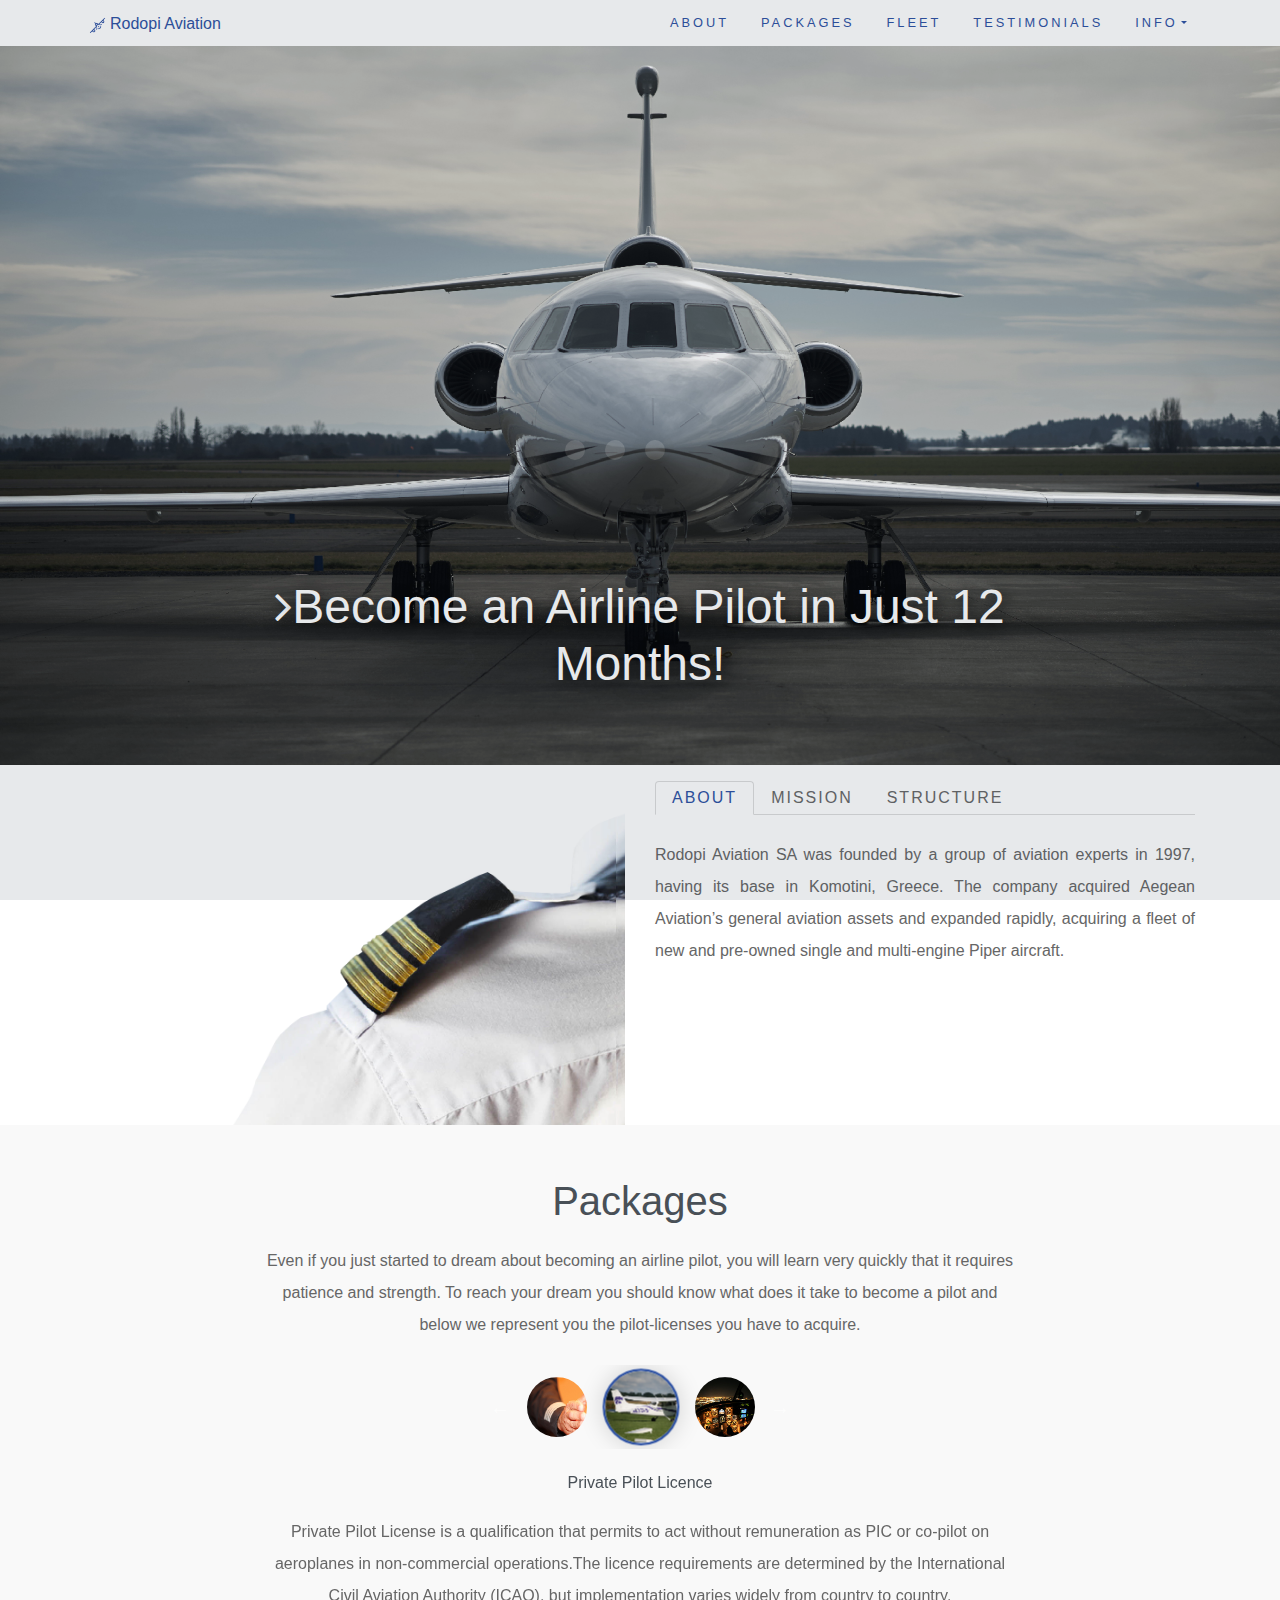
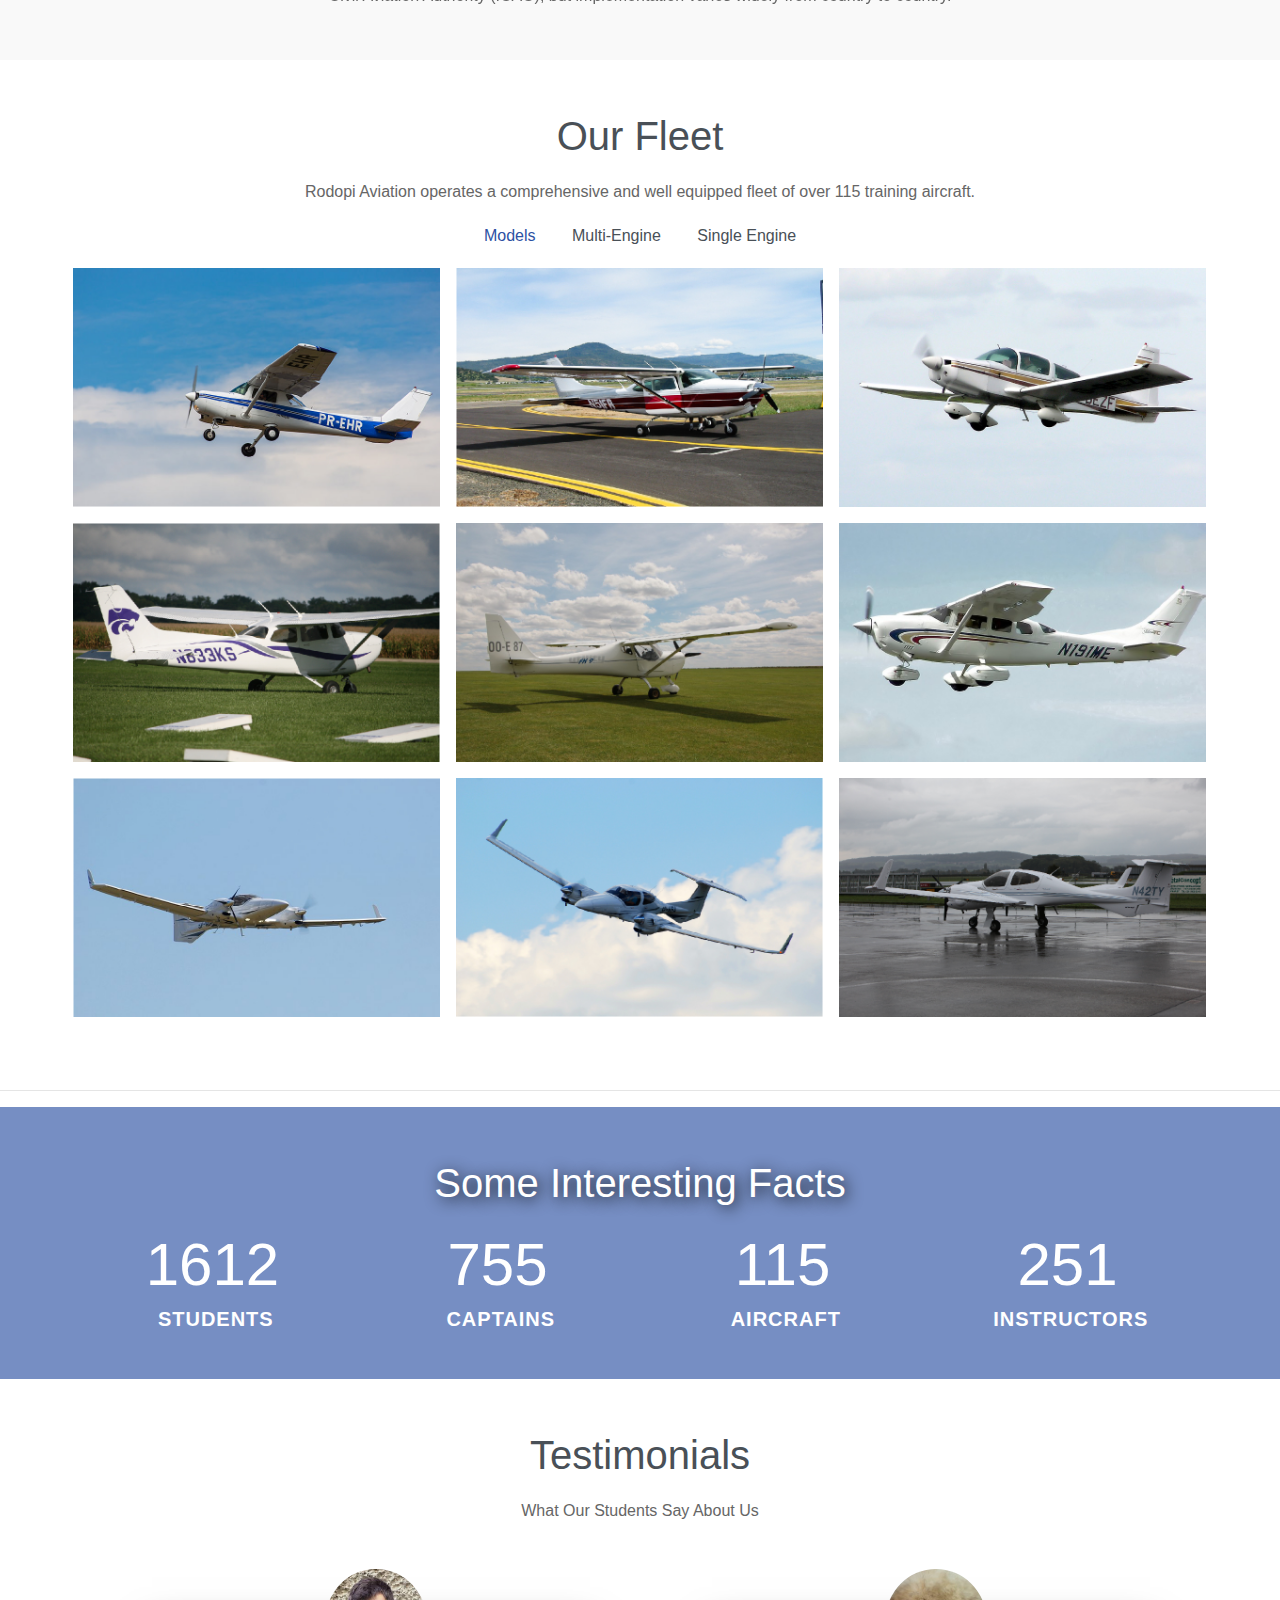
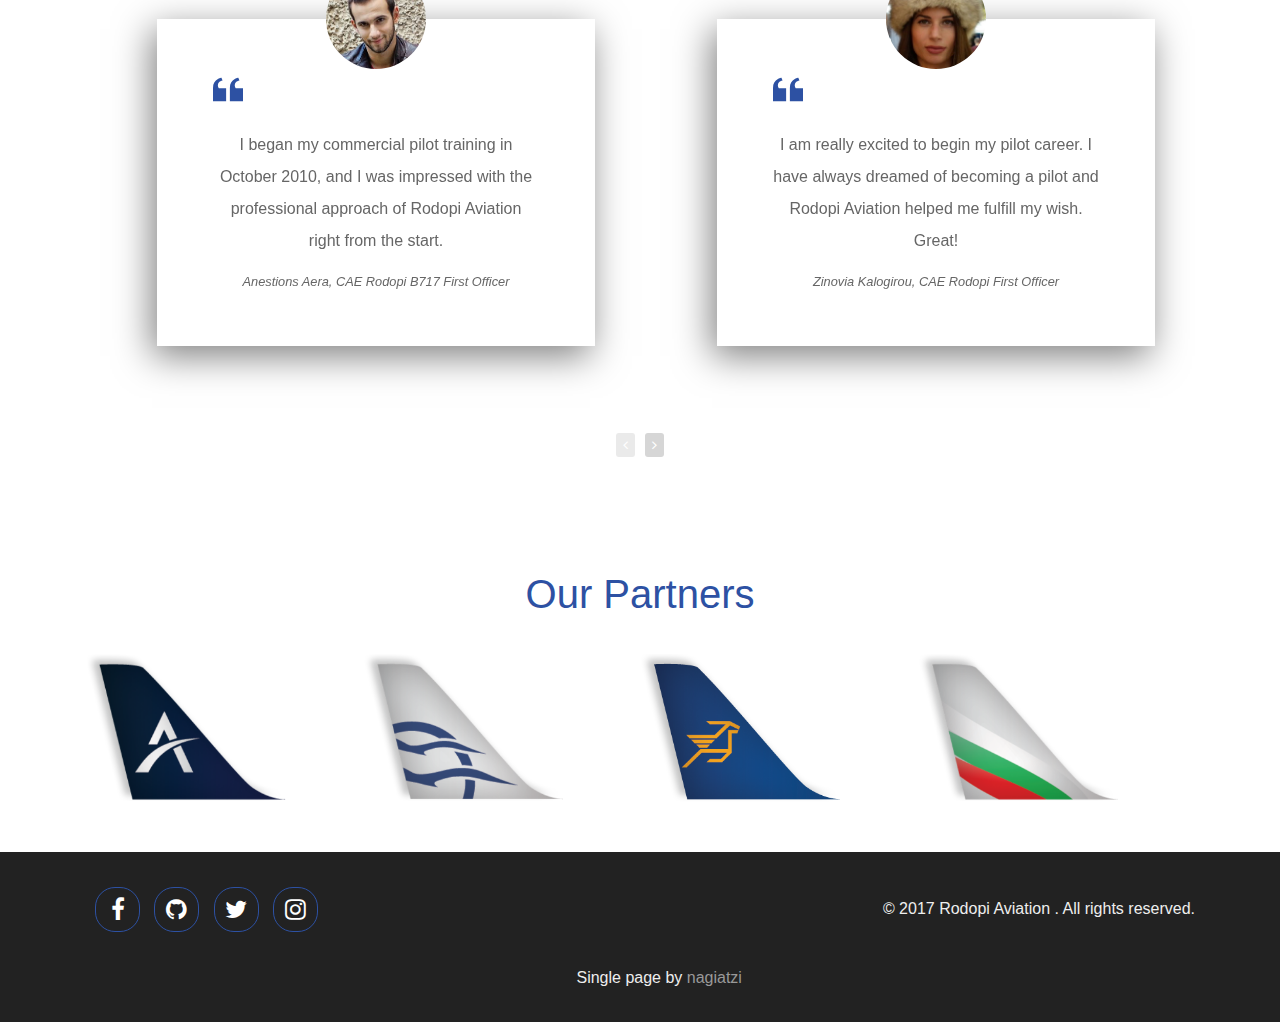
==== commit fe21fdb0: "minify" ====
--- a/index.html
+++ b/index.html
@@ -5,16 +5,9 @@
     <meta name="viewport" content="width=device-width, initial-scale=1.0">
     <meta http-equiv="X-UA-Compatible" content="ie=edge">
     <title> Rodopi Aviation | Komotini </title>
-    <link rel="stylesheet" href="css/font-awesome.min.css">
-    <link rel="stylesheet" href="css/bootstrap.css">
-    <link rel="stylesheet" href="css/style.css">
-    <link rel="stylesheet" href="css/animate.css">
-    <link rel="stylesheet" href="css/magnific-popup.css">
-    <link rel="stylesheet" href="css/owl.carousel.css">
-    <link rel="stylesheet" href="css/owl.theme.default.css">
+    <link rel="stylesheet" href="css/styles.min.css">
     <link rel="icon" type="img/png" href="img/icon72.png">
-    <script src="js/prefixfree.min.js"></script>
-    <script src="js/prefixfree.dynamic-dom.min.js"></script>
+
 </head>
 <body>
 
@@ -564,18 +557,6 @@
       </div> <!-- /.row end -->
     </div> <!-- /.container -->
 </footer>
-
-<script src="js/popper.min.js"></script>
-<script src="js/jquery-1.11.3.min.js"></script>
-<script src="js/bootstrap.min.js"></script>
-<script src="js/slick.min.js"></script>
-<script src="js/isotope.pkgd.min.js"></script>
-<script src="js/wow.min.js"></script>
-<script src="js/owl.carousel.min.js"></script>
-<script src="js/jquery.magnific-popup.min.js"></script>
-<script src="js/waypoints.min.js"></script>
-<script src="js/jquery.counterup.min.js"></script>
-<script src="js/script.js"></script>
-
+<script src="js/main.min.js"></script>
 </body>
 </html>
--- a/css/styles.min.css
+++ b/css/styles.min.css
@@ -0,0 +1,25 @@
+@charset "UTF-8";/*!
+ *  Font Awesome 4.7.0 by @davegandy - http://fontawesome.io - @fontawesome
+ *  License - http://fontawesome.io/license (Font: SIL OFL 1.1, CSS: MIT License)
+ */@font-face{font-family:FontAwesome;src:url(../fonts/fontawesome-webfont.eot?v=4.7.0);src:url(../fonts/fontawesome-webfont.eot?#iefix&v=4.7.0) format("embedded-opentype"),url(../fonts/fontawesome-webfont.woff2?v=4.7.0) format("woff2"),url(../fonts/fontawesome-webfont.woff?v=4.7.0) format("woff"),url(../fonts/fontawesome-webfont.ttf?v=4.7.0) format("truetype"),url(../fonts/fontawesome-webfont.svg?v=4.7.0#fontawesomeregular) format("svg");font-weight:400;font-style:normal}.fa{display:inline-block;font:normal normal normal 14px/1 FontAwesome;font-size:inherit;text-rendering:auto;-webkit-font-smoothing:antialiased;-moz-osx-font-smoothing:grayscale}.fa-lg{font-size:1.33333333em;line-height:.75em;vertical-align:-15%}.fa-2x{font-size:2em}.fa-3x{font-size:3em}.fa-4x{font-size:4em}.fa-5x{font-size:5em}.fa-fw{width:1.28571429em;text-align:center}.fa-ul{padding-left:0;margin-left:2.14285714em;list-style-type:none}.fa-ul>li{position:relative}.fa-li{position:absolute;left:-2.14285714em;width:2.14285714em;top:.14285714em;text-align:center}.fa-li.fa-lg{left:-1.85714286em}.fa-border{padding:.2em .25em .15em;border:.08em solid #eee;border-radius:.1em}.fa-pull-left{float:left}.fa-pull-right{float:right}.fa.fa-pull-left{margin-right:.3em}.fa.fa-pull-right{margin-left:.3em}.pull-right{float:right}.pull-left{float:left}.fa.pull-left{margin-right:.3em}.fa.pull-right{margin-left:.3em}.fa-spin{-webkit-animation:a 2s infinite linear;animation:a 2s infinite linear}.fa-pulse{-webkit-animation:a 1s infinite steps(8);animation:a 1s infinite steps(8)}@-webkit-keyframes a{0%{-webkit-transform:rotate(0deg);transform:rotate(0deg)}to{-webkit-transform:rotate(359deg);transform:rotate(359deg)}}@keyframes a{0%{-webkit-transform:rotate(0deg);transform:rotate(0deg)}to{-webkit-transform:rotate(359deg);transform:rotate(359deg)}}.fa-rotate-90{-ms-filter:"progid:DXImageTransform.Microsoft.BasicImage(rotation=1)";-webkit-transform:rotate(90deg);transform:rotate(90deg)}.fa-rotate-180{-ms-filter:"progid:DXImageTransform.Microsoft.BasicImage(rotation=2)";-webkit-transform:rotate(180deg);transform:rotate(180deg)}.fa-rotate-270{-ms-filter:"progid:DXImageTransform.Microsoft.BasicImage(rotation=3)";-webkit-transform:rotate(270deg);transform:rotate(270deg)}.fa-flip-horizontal{-ms-filter:"progid:DXImageTransform.Microsoft.BasicImage(rotation=0, mirror=1)";-webkit-transform:scaleX(-1);transform:scaleX(-1)}.fa-flip-vertical{-ms-filter:"progid:DXImageTransform.Microsoft.BasicImage(rotation=2, mirror=1)";-webkit-transform:scaleY(-1);transform:scaleY(-1)}:root .fa-flip-horizontal,:root .fa-flip-vertical,:root .fa-rotate-90,:root .fa-rotate-180,:root .fa-rotate-270{filter:none}.fa-stack{position:relative;display:inline-block;width:2em;height:2em;line-height:2em;vertical-align:middle}.fa-stack-1x,.fa-stack-2x{position:absolute;left:0;width:100%;text-align:center}.fa-stack-1x{line-height:inherit}.fa-stack-2x{font-size:2em}.fa-inverse{color:#fff}.fa-glass:before{content:"\f000"}.fa-music:before{content:"\f001"}.fa-search:before{content:"\f002"}.fa-envelope-o:before{content:"\f003"}.fa-heart:before{content:"\f004"}.fa-star:before{content:"\f005"}.fa-star-o:before{content:"\f006"}.fa-user:before{content:"\f007"}.fa-film:before{content:"\f008"}.fa-th-large:before{content:"\f009"}.fa-th:before{content:"\f00a"}.fa-th-list:before{content:"\f00b"}.fa-check:before{content:"\f00c"}.fa-close:before,.fa-remove:before,.fa-times:before{content:"\f00d"}.fa-search-plus:before{content:"\f00e"}.fa-search-minus:before{content:"\f010"}.fa-power-off:before{content:"\f011"}.fa-signal:before{content:"\f012"}.fa-cog:before,.fa-gear:before{content:"\f013"}.fa-trash-o:before{content:"\f014"}.fa-home:before{content:"\f015"}.fa-file-o:before{content:"\f016"}.fa-clock-o:before{content:"\f017"}.fa-road:before{content:"\f018"}.fa-download:before{content:"\f019"}.fa-arrow-circle-o-down:before{content:"\f01a"}.fa-arrow-circle-o-up:before{content:"\f01b"}.fa-inbox:before{content:"\f01c"}.fa-play-circle-o:before{content:"\f01d"}.fa-repeat:before,.fa-rotate-right:before{content:"\f01e"}.fa-refresh:before{content:"\f021"}.fa-list-alt:before{content:"\f022"}.fa-lock:before{content:"\f023"}.fa-flag:before{content:"\f024"}.fa-headphones:before{content:"\f025"}.fa-volume-off:before{content:"\f026"}.fa-volume-down:before{content:"\f027"}.fa-volume-up:before{content:"\f028"}.fa-qrcode:before{content:"\f029"}.fa-barcode:before{content:"\f02a"}.fa-tag:before{content:"\f02b"}.fa-tags:before{content:"\f02c"}.fa-book:before{content:"\f02d"}.fa-bookmark:before{content:"\f02e"}.fa-print:before{content:"\f02f"}.fa-camera:before{content:"\f030"}.fa-font:before{content:"\f031"}.fa-bold:before{content:"\f032"}.fa-italic:before{content:"\f033"}.fa-text-height:before{content:"\f034"}.fa-text-width:before{content:"\f035"}.fa-align-left:before{content:"\f036"}.fa-align-center:before{content:"\f037"}.fa-align-right:before{content:"\f038"}.fa-align-justify:before{content:"\f039"}.fa-list:before{content:"\f03a"}.fa-dedent:before,.fa-outdent:before{content:"\f03b"}.fa-indent:before{content:"\f03c"}.fa-video-camera:before{content:"\f03d"}.fa-image:before,.fa-photo:before,.fa-picture-o:before{content:"\f03e"}.fa-pencil:before{content:"\f040"}.fa-map-marker:before{content:"\f041"}.fa-adjust:before{content:"\f042"}.fa-tint:before{content:"\f043"}.fa-edit:before,.fa-pencil-square-o:before{content:"\f044"}.fa-share-square-o:before{content:"\f045"}.fa-check-square-o:before{content:"\f046"}.fa-arrows:before{content:"\f047"}.fa-step-backward:before{content:"\f048"}.fa-fast-backward:before{content:"\f049"}.fa-backward:before{content:"\f04a"}.fa-play:before{content:"\f04b"}.fa-pause:before{content:"\f04c"}.fa-stop:before{content:"\f04d"}.fa-forward:before{content:"\f04e"}.fa-fast-forward:before{content:"\f050"}.fa-step-forward:before{content:"\f051"}.fa-eject:before{content:"\f052"}.fa-chevron-left:before{content:"\f053"}.fa-chevron-right:before{content:"\f054"}.fa-plus-circle:before{content:"\f055"}.fa-minus-circle:before{content:"\f056"}.fa-times-circle:before{content:"\f057"}.fa-check-circle:before{content:"\f058"}.fa-question-circle:before{content:"\f059"}.fa-info-circle:before{content:"\f05a"}.fa-crosshairs:before{content:"\f05b"}.fa-times-circle-o:before{content:"\f05c"}.fa-check-circle-o:before{content:"\f05d"}.fa-ban:before{content:"\f05e"}.fa-arrow-left:before{content:"\f060"}.fa-arrow-right:before{content:"\f061"}.fa-arrow-up:before{content:"\f062"}.fa-arrow-down:before{content:"\f063"}.fa-mail-forward:before,.fa-share:before{content:"\f064"}.fa-expand:before{content:"\f065"}.fa-compress:before{content:"\f066"}.fa-plus:before{content:"\f067"}.fa-minus:before{content:"\f068"}.fa-asterisk:before{content:"\f069"}.fa-exclamation-circle:before{content:"\f06a"}.fa-gift:before{content:"\f06b"}.fa-leaf:before{content:"\f06c"}.fa-fire:before{content:"\f06d"}.fa-eye:before{content:"\f06e"}.fa-eye-slash:before{content:"\f070"}.fa-exclamation-triangle:before,.fa-warning:before{content:"\f071"}.fa-plane:before{content:"\f072"}.fa-calendar:before{content:"\f073"}.fa-random:before{content:"\f074"}.fa-comment:before{content:"\f075"}.fa-magnet:before{content:"\f076"}.fa-chevron-up:before{content:"\f077"}.fa-chevron-down:before{content:"\f078"}.fa-retweet:before{content:"\f079"}.fa-shopping-cart:before{content:"\f07a"}.fa-folder:before{content:"\f07b"}.fa-folder-open:before{content:"\f07c"}.fa-arrows-v:before{content:"\f07d"}.fa-arrows-h:before{content:"\f07e"}.fa-bar-chart-o:before,.fa-bar-chart:before{content:"\f080"}.fa-twitter-square:before{content:"\f081"}.fa-facebook-square:before{content:"\f082"}.fa-camera-retro:before{content:"\f083"}.fa-key:before{content:"\f084"}.fa-cogs:before,.fa-gears:before{content:"\f085"}.fa-comments:before{content:"\f086"}.fa-thumbs-o-up:before{content:"\f087"}.fa-thumbs-o-down:before{content:"\f088"}.fa-star-half:before{content:"\f089"}.fa-heart-o:before{content:"\f08a"}.fa-sign-out:before{content:"\f08b"}.fa-linkedin-square:before{content:"\f08c"}.fa-thumb-tack:before{content:"\f08d"}.fa-external-link:before{content:"\f08e"}.fa-sign-in:before{content:"\f090"}.fa-trophy:before{content:"\f091"}.fa-github-square:before{content:"\f092"}.fa-upload:before{content:"\f093"}.fa-lemon-o:before{content:"\f094"}.fa-phone:before{content:"\f095"}.fa-square-o:before{content:"\f096"}.fa-bookmark-o:before{content:"\f097"}.fa-phone-square:before{content:"\f098"}.fa-twitter:before{content:"\f099"}.fa-facebook-f:before,.fa-facebook:before{content:"\f09a"}.fa-github:before{content:"\f09b"}.fa-unlock:before{content:"\f09c"}.fa-credit-card:before{content:"\f09d"}.fa-feed:before,.fa-rss:before{content:"\f09e"}.fa-hdd-o:before{content:"\f0a0"}.fa-bullhorn:before{content:"\f0a1"}.fa-bell:before{content:"\f0f3"}.fa-certificate:before{content:"\f0a3"}.fa-hand-o-right:before{content:"\f0a4"}.fa-hand-o-left:before{content:"\f0a5"}.fa-hand-o-up:before{content:"\f0a6"}.fa-hand-o-down:before{content:"\f0a7"}.fa-arrow-circle-left:before{content:"\f0a8"}.fa-arrow-circle-right:before{content:"\f0a9"}.fa-arrow-circle-up:before{content:"\f0aa"}.fa-arrow-circle-down:before{content:"\f0ab"}.fa-globe:before{content:"\f0ac"}.fa-wrench:before{content:"\f0ad"}.fa-tasks:before{content:"\f0ae"}.fa-filter:before{content:"\f0b0"}.fa-briefcase:before{content:"\f0b1"}.fa-arrows-alt:before{content:"\f0b2"}.fa-group:before,.fa-users:before{content:"\f0c0"}.fa-chain:before,.fa-link:before{content:"\f0c1"}.fa-cloud:before{content:"\f0c2"}.fa-flask:before{content:"\f0c3"}.fa-cut:before,.fa-scissors:before{content:"\f0c4"}.fa-copy:before,.fa-files-o:before{content:"\f0c5"}.fa-paperclip:before{content:"\f0c6"}.fa-floppy-o:before,.fa-save:before{content:"\f0c7"}.fa-square:before{content:"\f0c8"}.fa-bars:before,.fa-navicon:before,.fa-reorder:before{content:"\f0c9"}.fa-list-ul:before{content:"\f0ca"}.fa-list-ol:before{content:"\f0cb"}.fa-strikethrough:before{content:"\f0cc"}.fa-underline:before{content:"\f0cd"}.fa-table:before{content:"\f0ce"}.fa-magic:before{content:"\f0d0"}.fa-truck:before{content:"\f0d1"}.fa-pinterest:before{content:"\f0d2"}.fa-pinterest-square:before{content:"\f0d3"}.fa-google-plus-square:before{content:"\f0d4"}.fa-google-plus:before{content:"\f0d5"}.fa-money:before{content:"\f0d6"}.fa-caret-down:before{content:"\f0d7"}.fa-caret-up:before{content:"\f0d8"}.fa-caret-left:before{content:"\f0d9"}.fa-caret-right:before{content:"\f0da"}.fa-columns:before{content:"\f0db"}.fa-sort:before,.fa-unsorted:before{content:"\f0dc"}.fa-sort-desc:before,.fa-sort-down:before{content:"\f0dd"}.fa-sort-asc:before,.fa-sort-up:before{content:"\f0de"}.fa-envelope:before{content:"\f0e0"}.fa-linkedin:before{content:"\f0e1"}.fa-rotate-left:before,.fa-undo:before{content:"\f0e2"}.fa-gavel:before,.fa-legal:before{content:"\f0e3"}.fa-dashboard:before,.fa-tachometer:before{content:"\f0e4"}.fa-comment-o:before{content:"\f0e5"}.fa-comments-o:before{content:"\f0e6"}.fa-bolt:before,.fa-flash:before{content:"\f0e7"}.fa-sitemap:before{content:"\f0e8"}.fa-umbrella:before{content:"\f0e9"}.fa-clipboard:before,.fa-paste:before{content:"\f0ea"}.fa-lightbulb-o:before{content:"\f0eb"}.fa-exchange:before{content:"\f0ec"}.fa-cloud-download:before{content:"\f0ed"}.fa-cloud-upload:before{content:"\f0ee"}.fa-user-md:before{content:"\f0f0"}.fa-stethoscope:before{content:"\f0f1"}.fa-suitcase:before{content:"\f0f2"}.fa-bell-o:before{content:"\f0a2"}.fa-coffee:before{content:"\f0f4"}.fa-cutlery:before{content:"\f0f5"}.fa-file-text-o:before{content:"\f0f6"}.fa-building-o:before{content:"\f0f7"}.fa-hospital-o:before{content:"\f0f8"}.fa-ambulance:before{content:"\f0f9"}.fa-medkit:before{content:"\f0fa"}.fa-fighter-jet:before{content:"\f0fb"}.fa-beer:before{content:"\f0fc"}.fa-h-square:before{content:"\f0fd"}.fa-plus-square:before{content:"\f0fe"}.fa-angle-double-left:before{content:"\f100"}.fa-angle-double-right:before{content:"\f101"}.fa-angle-double-up:before{content:"\f102"}.fa-angle-double-down:before{content:"\f103"}.fa-angle-left:before{content:"\f104"}.fa-angle-right:before{content:"\f105"}.fa-angle-up:before{content:"\f106"}.fa-angle-down:before{content:"\f107"}.fa-desktop:before{content:"\f108"}.fa-laptop:before{content:"\f109"}.fa-tablet:before{content:"\f10a"}.fa-mobile-phone:before,.fa-mobile:before{content:"\f10b"}.fa-circle-o:before{content:"\f10c"}.fa-quote-left:before{content:"\f10d"}.fa-quote-right:before{content:"\f10e"}.fa-spinner:before{content:"\f110"}.fa-circle:before{content:"\f111"}.fa-mail-reply:before,.fa-reply:before{content:"\f112"}.fa-github-alt:before{content:"\f113"}.fa-folder-o:before{content:"\f114"}.fa-folder-open-o:before{content:"\f115"}.fa-smile-o:before{content:"\f118"}.fa-frown-o:before{content:"\f119"}.fa-meh-o:before{content:"\f11a"}.fa-gamepad:before{content:"\f11b"}.fa-keyboard-o:before{content:"\f11c"}.fa-flag-o:before{content:"\f11d"}.fa-flag-checkered:before{content:"\f11e"}.fa-terminal:before{content:"\f120"}.fa-code:before{content:"\f121"}.fa-mail-reply-all:before,.fa-reply-all:before{content:"\f122"}.fa-star-half-empty:before,.fa-star-half-full:before,.fa-star-half-o:before{content:"\f123"}.fa-location-arrow:before{content:"\f124"}.fa-crop:before{content:"\f125"}.fa-code-fork:before{content:"\f126"}.fa-chain-broken:before,.fa-unlink:before{content:"\f127"}.fa-question:before{content:"\f128"}.fa-info:before{content:"\f129"}.fa-exclamation:before{content:"\f12a"}.fa-superscript:before{content:"\f12b"}.fa-subscript:before{content:"\f12c"}.fa-eraser:before{content:"\f12d"}.fa-puzzle-piece:before{content:"\f12e"}.fa-microphone:before{content:"\f130"}.fa-microphone-slash:before{content:"\f131"}.fa-shield:before{content:"\f132"}.fa-calendar-o:before{content:"\f133"}.fa-fire-extinguisher:before{content:"\f134"}.fa-rocket:before{content:"\f135"}.fa-maxcdn:before{content:"\f136"}.fa-chevron-circle-left:before{content:"\f137"}.fa-chevron-circle-right:before{content:"\f138"}.fa-chevron-circle-up:before{content:"\f139"}.fa-chevron-circle-down:before{content:"\f13a"}.fa-html5:before{content:"\f13b"}.fa-css3:before{content:"\f13c"}.fa-anchor:before{content:"\f13d"}.fa-unlock-alt:before{content:"\f13e"}.fa-bullseye:before{content:"\f140"}.fa-ellipsis-h:before{content:"\f141"}.fa-ellipsis-v:before{content:"\f142"}.fa-rss-square:before{content:"\f143"}.fa-play-circle:before{content:"\f144"}.fa-ticket:before{content:"\f145"}.fa-minus-square:before{content:"\f146"}.fa-minus-square-o:before{content:"\f147"}.fa-level-up:before{content:"\f148"}.fa-level-down:before{content:"\f149"}.fa-check-square:before{content:"\f14a"}.fa-pencil-square:before{content:"\f14b"}.fa-external-link-square:before{content:"\f14c"}.fa-share-square:before{content:"\f14d"}.fa-compass:before{content:"\f14e"}.fa-caret-square-o-down:before,.fa-toggle-down:before{content:"\f150"}.fa-caret-square-o-up:before,.fa-toggle-up:before{content:"\f151"}.fa-caret-square-o-right:before,.fa-toggle-right:before{content:"\f152"}.fa-eur:before,.fa-euro:before{content:"\f153"}.fa-gbp:before{content:"\f154"}.fa-dollar:before,.fa-usd:before{content:"\f155"}.fa-inr:before,.fa-rupee:before{content:"\f156"}.fa-cny:before,.fa-jpy:before,.fa-rmb:before,.fa-yen:before{content:"\f157"}.fa-rouble:before,.fa-rub:before,.fa-ruble:before{content:"\f158"}.fa-krw:before,.fa-won:before{content:"\f159"}.fa-bitcoin:before,.fa-btc:before{content:"\f15a"}.fa-file:before{content:"\f15b"}.fa-file-text:before{content:"\f15c"}.fa-sort-alpha-asc:before{content:"\f15d"}.fa-sort-alpha-desc:before{content:"\f15e"}.fa-sort-amount-asc:before{content:"\f160"}.fa-sort-amount-desc:before{content:"\f161"}.fa-sort-numeric-asc:before{content:"\f162"}.fa-sort-numeric-desc:before{content:"\f163"}.fa-thumbs-up:before{content:"\f164"}.fa-thumbs-down:before{content:"\f165"}.fa-youtube-square:before{content:"\f166"}.fa-youtube:before{content:"\f167"}.fa-xing:before{content:"\f168"}.fa-xing-square:before{content:"\f169"}.fa-youtube-play:before{content:"\f16a"}.fa-dropbox:before{content:"\f16b"}.fa-stack-overflow:before{content:"\f16c"}.fa-instagram:before{content:"\f16d"}.fa-flickr:before{content:"\f16e"}.fa-adn:before{content:"\f170"}.fa-bitbucket:before{content:"\f171"}.fa-bitbucket-square:before{content:"\f172"}.fa-tumblr:before{content:"\f173"}.fa-tumblr-square:before{content:"\f174"}.fa-long-arrow-down:before{content:"\f175"}.fa-long-arrow-up:before{content:"\f176"}.fa-long-arrow-left:before{content:"\f177"}.fa-long-arrow-right:before{content:"\f178"}.fa-apple:before{content:"\f179"}.fa-windows:before{content:"\f17a"}.fa-android:before{content:"\f17b"}.fa-linux:before{content:"\f17c"}.fa-dribbble:before{content:"\f17d"}.fa-skype:before{content:"\f17e"}.fa-foursquare:before{content:"\f180"}.fa-trello:before{content:"\f181"}.fa-female:before{content:"\f182"}.fa-male:before{content:"\f183"}.fa-gittip:before,.fa-gratipay:before{content:"\f184"}.fa-sun-o:before{content:"\f185"}.fa-moon-o:before{content:"\f186"}.fa-archive:before{content:"\f187"}.fa-bug:before{content:"\f188"}.fa-vk:before{content:"\f189"}.fa-weibo:before{content:"\f18a"}.fa-renren:before{content:"\f18b"}.fa-pagelines:before{content:"\f18c"}.fa-stack-exchange:before{content:"\f18d"}.fa-arrow-circle-o-right:before{content:"\f18e"}.fa-arrow-circle-o-left:before{content:"\f190"}.fa-caret-square-o-left:before,.fa-toggle-left:before{content:"\f191"}.fa-dot-circle-o:before{content:"\f192"}.fa-wheelchair:before{content:"\f193"}.fa-vimeo-square:before{content:"\f194"}.fa-try:before,.fa-turkish-lira:before{content:"\f195"}.fa-plus-square-o:before{content:"\f196"}.fa-space-shuttle:before{content:"\f197"}.fa-slack:before{content:"\f198"}.fa-envelope-square:before{content:"\f199"}.fa-wordpress:before{content:"\f19a"}.fa-openid:before{content:"\f19b"}.fa-bank:before,.fa-institution:before,.fa-university:before{content:"\f19c"}.fa-graduation-cap:before,.fa-mortar-board:before{content:"\f19d"}.fa-yahoo:before{content:"\f19e"}.fa-google:before{content:"\f1a0"}.fa-reddit:before{content:"\f1a1"}.fa-reddit-square:before{content:"\f1a2"}.fa-stumbleupon-circle:before{content:"\f1a3"}.fa-stumbleupon:before{content:"\f1a4"}.fa-delicious:before{content:"\f1a5"}.fa-digg:before{content:"\f1a6"}.fa-pied-piper-pp:before{content:"\f1a7"}.fa-pied-piper-alt:before{content:"\f1a8"}.fa-drupal:before{content:"\f1a9"}.fa-joomla:before{content:"\f1aa"}.fa-language:before{content:"\f1ab"}.fa-fax:before{content:"\f1ac"}.fa-building:before{content:"\f1ad"}.fa-child:before{content:"\f1ae"}.fa-paw:before{content:"\f1b0"}.fa-spoon:before{content:"\f1b1"}.fa-cube:before{content:"\f1b2"}.fa-cubes:before{content:"\f1b3"}.fa-behance:before{content:"\f1b4"}.fa-behance-square:before{content:"\f1b5"}.fa-steam:before{content:"\f1b6"}.fa-steam-square:before{content:"\f1b7"}.fa-recycle:before{content:"\f1b8"}.fa-automobile:before,.fa-car:before{content:"\f1b9"}.fa-cab:before,.fa-taxi:before{content:"\f1ba"}.fa-tree:before{content:"\f1bb"}.fa-spotify:before{content:"\f1bc"}.fa-deviantart:before{content:"\f1bd"}.fa-soundcloud:before{content:"\f1be"}.fa-database:before{content:"\f1c0"}.fa-file-pdf-o:before{content:"\f1c1"}.fa-file-word-o:before{content:"\f1c2"}.fa-file-excel-o:before{content:"\f1c3"}.fa-file-powerpoint-o:before{content:"\f1c4"}.fa-file-image-o:before,.fa-file-photo-o:before,.fa-file-picture-o:before{content:"\f1c5"}.fa-file-archive-o:before,.fa-file-zip-o:before{content:"\f1c6"}.fa-file-audio-o:before,.fa-file-sound-o:before{content:"\f1c7"}.fa-file-movie-o:before,.fa-file-video-o:before{content:"\f1c8"}.fa-file-code-o:before{content:"\f1c9"}.fa-vine:before{content:"\f1ca"}.fa-codepen:before{content:"\f1cb"}.fa-jsfiddle:before{content:"\f1cc"}.fa-life-bouy:before,.fa-life-buoy:before,.fa-life-ring:before,.fa-life-saver:before,.fa-support:before{content:"\f1cd"}.fa-circle-o-notch:before{content:"\f1ce"}.fa-ra:before,.fa-rebel:before,.fa-resistance:before{content:"\f1d0"}.fa-empire:before,.fa-ge:before{content:"\f1d1"}.fa-git-square:before{content:"\f1d2"}.fa-git:before{content:"\f1d3"}.fa-hacker-news:before,.fa-y-combinator-square:before,.fa-yc-square:before{content:"\f1d4"}.fa-tencent-weibo:before{content:"\f1d5"}.fa-qq:before{content:"\f1d6"}.fa-wechat:before,.fa-weixin:before{content:"\f1d7"}.fa-paper-plane:before,.fa-send:before{content:"\f1d8"}.fa-paper-plane-o:before,.fa-send-o:before{content:"\f1d9"}.fa-history:before{content:"\f1da"}.fa-circle-thin:before{content:"\f1db"}.fa-header:before{content:"\f1dc"}.fa-paragraph:before{content:"\f1dd"}.fa-sliders:before{content:"\f1de"}.fa-share-alt:before{content:"\f1e0"}.fa-share-alt-square:before{content:"\f1e1"}.fa-bomb:before{content:"\f1e2"}.fa-futbol-o:before,.fa-soccer-ball-o:before{content:"\f1e3"}.fa-tty:before{content:"\f1e4"}.fa-binoculars:before{content:"\f1e5"}.fa-plug:before{content:"\f1e6"}.fa-slideshare:before{content:"\f1e7"}.fa-twitch:before{content:"\f1e8"}.fa-yelp:before{content:"\f1e9"}.fa-newspaper-o:before{content:"\f1ea"}.fa-wifi:before{content:"\f1eb"}.fa-calculator:before{content:"\f1ec"}.fa-paypal:before{content:"\f1ed"}.fa-google-wallet:before{content:"\f1ee"}.fa-cc-visa:before{content:"\f1f0"}.fa-cc-mastercard:before{content:"\f1f1"}.fa-cc-discover:before{content:"\f1f2"}.fa-cc-amex:before{content:"\f1f3"}.fa-cc-paypal:before{content:"\f1f4"}.fa-cc-stripe:before{content:"\f1f5"}.fa-bell-slash:before{content:"\f1f6"}.fa-bell-slash-o:before{content:"\f1f7"}.fa-trash:before{content:"\f1f8"}.fa-copyright:before{content:"\f1f9"}.fa-at:before{content:"\f1fa"}.fa-eyedropper:before{content:"\f1fb"}.fa-paint-brush:before{content:"\f1fc"}.fa-birthday-cake:before{content:"\f1fd"}.fa-area-chart:before{content:"\f1fe"}.fa-pie-chart:before{content:"\f200"}.fa-line-chart:before{content:"\f201"}.fa-lastfm:before{content:"\f202"}.fa-lastfm-square:before{content:"\f203"}.fa-toggle-off:before{content:"\f204"}.fa-toggle-on:before{content:"\f205"}.fa-bicycle:before{content:"\f206"}.fa-bus:before{content:"\f207"}.fa-ioxhost:before{content:"\f208"}.fa-angellist:before{content:"\f209"}.fa-cc:before{content:"\f20a"}.fa-ils:before,.fa-shekel:before,.fa-sheqel:before{content:"\f20b"}.fa-meanpath:before{content:"\f20c"}.fa-buysellads:before{content:"\f20d"}.fa-connectdevelop:before{content:"\f20e"}.fa-dashcube:before{content:"\f210"}.fa-forumbee:before{content:"\f211"}.fa-leanpub:before{content:"\f212"}.fa-sellsy:before{content:"\f213"}.fa-shirtsinbulk:before{content:"\f214"}.fa-simplybuilt:before{content:"\f215"}.fa-skyatlas:before{content:"\f216"}.fa-cart-plus:before{content:"\f217"}.fa-cart-arrow-down:before{content:"\f218"}.fa-diamond:before{content:"\f219"}.fa-ship:before{content:"\f21a"}.fa-user-secret:before{content:"\f21b"}.fa-motorcycle:before{content:"\f21c"}.fa-street-view:before{content:"\f21d"}.fa-heartbeat:before{content:"\f21e"}.fa-venus:before{content:"\f221"}.fa-mars:before{content:"\f222"}.fa-mercury:before{content:"\f223"}.fa-intersex:before,.fa-transgender:before{content:"\f224"}.fa-transgender-alt:before{content:"\f225"}.fa-venus-double:before{content:"\f226"}.fa-mars-double:before{content:"\f227"}.fa-venus-mars:before{content:"\f228"}.fa-mars-stroke:before{content:"\f229"}.fa-mars-stroke-v:before{content:"\f22a"}.fa-mars-stroke-h:before{content:"\f22b"}.fa-neuter:before{content:"\f22c"}.fa-genderless:before{content:"\f22d"}.fa-facebook-official:before{content:"\f230"}.fa-pinterest-p:before{content:"\f231"}.fa-whatsapp:before{content:"\f232"}.fa-server:before{content:"\f233"}.fa-user-plus:before{content:"\f234"}.fa-user-times:before{content:"\f235"}.fa-bed:before,.fa-hotel:before{content:"\f236"}.fa-viacoin:before{content:"\f237"}.fa-train:before{content:"\f238"}.fa-subway:before{content:"\f239"}.fa-medium:before{content:"\f23a"}.fa-y-combinator:before,.fa-yc:before{content:"\f23b"}.fa-optin-monster:before{content:"\f23c"}.fa-opencart:before{content:"\f23d"}.fa-expeditedssl:before{content:"\f23e"}.fa-battery-4:before,.fa-battery-full:before,.fa-battery:before{content:"\f240"}.fa-battery-3:before,.fa-battery-three-quarters:before{content:"\f241"}.fa-battery-2:before,.fa-battery-half:before{content:"\f242"}.fa-battery-1:before,.fa-battery-quarter:before{content:"\f243"}.fa-battery-0:before,.fa-battery-empty:before{content:"\f244"}.fa-mouse-pointer:before{content:"\f245"}.fa-i-cursor:before{content:"\f246"}.fa-object-group:before{content:"\f247"}.fa-object-ungroup:before{content:"\f248"}.fa-sticky-note:before{content:"\f249"}.fa-sticky-note-o:before{content:"\f24a"}.fa-cc-jcb:before{content:"\f24b"}.fa-cc-diners-club:before{content:"\f24c"}.fa-clone:before{content:"\f24d"}.fa-balance-scale:before{content:"\f24e"}.fa-hourglass-o:before{content:"\f250"}.fa-hourglass-1:before,.fa-hourglass-start:before{content:"\f251"}.fa-hourglass-2:before,.fa-hourglass-half:before{content:"\f252"}.fa-hourglass-3:before,.fa-hourglass-end:before{content:"\f253"}.fa-hourglass:before{content:"\f254"}.fa-hand-grab-o:before,.fa-hand-rock-o:before{content:"\f255"}.fa-hand-paper-o:before,.fa-hand-stop-o:before{content:"\f256"}.fa-hand-scissors-o:before{content:"\f257"}.fa-hand-lizard-o:before{content:"\f258"}.fa-hand-spock-o:before{content:"\f259"}.fa-hand-pointer-o:before{content:"\f25a"}.fa-hand-peace-o:before{content:"\f25b"}.fa-trademark:before{content:"\f25c"}.fa-registered:before{content:"\f25d"}.fa-creative-commons:before{content:"\f25e"}.fa-gg:before{content:"\f260"}.fa-gg-circle:before{content:"\f261"}.fa-tripadvisor:before{content:"\f262"}.fa-odnoklassniki:before{content:"\f263"}.fa-odnoklassniki-square:before{content:"\f264"}.fa-get-pocket:before{content:"\f265"}.fa-wikipedia-w:before{content:"\f266"}.fa-safari:before{content:"\f267"}.fa-chrome:before{content:"\f268"}.fa-firefox:before{content:"\f269"}.fa-opera:before{content:"\f26a"}.fa-internet-explorer:before{content:"\f26b"}.fa-television:before,.fa-tv:before{content:"\f26c"}.fa-contao:before{content:"\f26d"}.fa-500px:before{content:"\f26e"}.fa-amazon:before{content:"\f270"}.fa-calendar-plus-o:before{content:"\f271"}.fa-calendar-minus-o:before{content:"\f272"}.fa-calendar-times-o:before{content:"\f273"}.fa-calendar-check-o:before{content:"\f274"}.fa-industry:before{content:"\f275"}.fa-map-pin:before{content:"\f276"}.fa-map-signs:before{content:"\f277"}.fa-map-o:before{content:"\f278"}.fa-map:before{content:"\f279"}.fa-commenting:before{content:"\f27a"}.fa-commenting-o:before{content:"\f27b"}.fa-houzz:before{content:"\f27c"}.fa-vimeo:before{content:"\f27d"}.fa-black-tie:before{content:"\f27e"}.fa-fonticons:before{content:"\f280"}.fa-reddit-alien:before{content:"\f281"}.fa-edge:before{content:"\f282"}.fa-credit-card-alt:before{content:"\f283"}.fa-codiepie:before{content:"\f284"}.fa-modx:before{content:"\f285"}.fa-fort-awesome:before{content:"\f286"}.fa-usb:before{content:"\f287"}.fa-product-hunt:before{content:"\f288"}.fa-mixcloud:before{content:"\f289"}.fa-scribd:before{content:"\f28a"}.fa-pause-circle:before{content:"\f28b"}.fa-pause-circle-o:before{content:"\f28c"}.fa-stop-circle:before{content:"\f28d"}.fa-stop-circle-o:before{content:"\f28e"}.fa-shopping-bag:before{content:"\f290"}.fa-shopping-basket:before{content:"\f291"}.fa-hashtag:before{content:"\f292"}.fa-bluetooth:before{content:"\f293"}.fa-bluetooth-b:before{content:"\f294"}.fa-percent:before{content:"\f295"}.fa-gitlab:before{content:"\f296"}.fa-wpbeginner:before{content:"\f297"}.fa-wpforms:before{content:"\f298"}.fa-envira:before{content:"\f299"}.fa-universal-access:before{content:"\f29a"}.fa-wheelchair-alt:before{content:"\f29b"}.fa-question-circle-o:before{content:"\f29c"}.fa-blind:before{content:"\f29d"}.fa-audio-description:before{content:"\f29e"}.fa-volume-control-phone:before{content:"\f2a0"}.fa-braille:before{content:"\f2a1"}.fa-assistive-listening-systems:before{content:"\f2a2"}.fa-american-sign-language-interpreting:before,.fa-asl-interpreting:before{content:"\f2a3"}.fa-deaf:before,.fa-deafness:before,.fa-hard-of-hearing:before{content:"\f2a4"}.fa-glide:before{content:"\f2a5"}.fa-glide-g:before{content:"\f2a6"}.fa-sign-language:before,.fa-signing:before{content:"\f2a7"}.fa-low-vision:before{content:"\f2a8"}.fa-viadeo:before{content:"\f2a9"}.fa-viadeo-square:before{content:"\f2aa"}.fa-snapchat:before{content:"\f2ab"}.fa-snapchat-ghost:before{content:"\f2ac"}.fa-snapchat-square:before{content:"\f2ad"}.fa-pied-piper:before{content:"\f2ae"}.fa-first-order:before{content:"\f2b0"}.fa-yoast:before{content:"\f2b1"}.fa-themeisle:before{content:"\f2b2"}.fa-google-plus-circle:before,.fa-google-plus-official:before{content:"\f2b3"}.fa-fa:before,.fa-font-awesome:before{content:"\f2b4"}.fa-handshake-o:before{content:"\f2b5"}.fa-envelope-open:before{content:"\f2b6"}.fa-envelope-open-o:before{content:"\f2b7"}.fa-linode:before{content:"\f2b8"}.fa-address-book:before{content:"\f2b9"}.fa-address-book-o:before{content:"\f2ba"}.fa-address-card:before,.fa-vcard:before{content:"\f2bb"}.fa-address-card-o:before,.fa-vcard-o:before{content:"\f2bc"}.fa-user-circle:before{content:"\f2bd"}.fa-user-circle-o:before{content:"\f2be"}.fa-user-o:before{content:"\f2c0"}.fa-id-badge:before{content:"\f2c1"}.fa-drivers-license:before,.fa-id-card:before{content:"\f2c2"}.fa-drivers-license-o:before,.fa-id-card-o:before{content:"\f2c3"}.fa-quora:before{content:"\f2c4"}.fa-free-code-camp:before{content:"\f2c5"}.fa-telegram:before{content:"\f2c6"}.fa-thermometer-4:before,.fa-thermometer-full:before,.fa-thermometer:before{content:"\f2c7"}.fa-thermometer-3:before,.fa-thermometer-three-quarters:before{content:"\f2c8"}.fa-thermometer-2:before,.fa-thermometer-half:before{content:"\f2c9"}.fa-thermometer-1:before,.fa-thermometer-quarter:before{content:"\f2ca"}.fa-thermometer-0:before,.fa-thermometer-empty:before{content:"\f2cb"}.fa-shower:before{content:"\f2cc"}.fa-bath:before,.fa-bathtub:before,.fa-s15:before{content:"\f2cd"}.fa-podcast:before{content:"\f2ce"}.fa-window-maximize:before{content:"\f2d0"}.fa-window-minimize:before{content:"\f2d1"}.fa-window-restore:before{content:"\f2d2"}.fa-times-rectangle:before,.fa-window-close:before{content:"\f2d3"}.fa-times-rectangle-o:before,.fa-window-close-o:before{content:"\f2d4"}.fa-bandcamp:before{content:"\f2d5"}.fa-grav:before{content:"\f2d6"}.fa-etsy:before{content:"\f2d7"}.fa-imdb:before{content:"\f2d8"}.fa-ravelry:before{content:"\f2d9"}.fa-eercast:before{content:"\f2da"}.fa-microchip:before{content:"\f2db"}.fa-snowflake-o:before{content:"\f2dc"}.fa-superpowers:before{content:"\f2dd"}.fa-wpexplorer:before{content:"\f2de"}.fa-meetup:before{content:"\f2e0"}.sr-only{margin:-1px}.sr-only-focusable:active,.sr-only-focusable:focus{margin:0}
+
+/*!
+ * Bootstrap v4.0.0-beta.2 (https://getbootstrap.com)
+ * Copyright 2011-2017 The Bootstrap Authors
+ * Copyright 2011-2017 Twitter, Inc.
+ * Licensed under MIT (https://github.com/twbs/bootstrap/blob/master/LICENSE)
+ */:root{--blue:#007bff;--indigo:#6610f2;--purple:#6f42c1;--pink:#e83e8c;--red:#dc3545;--orange:#fd7e14;--yellow:#ffc107;--green:#28a745;--teal:#20c997;--cyan:#17a2b8;--white:#fff;--gray:#868e96;--gray-dark:#343a40;--primary:#007bff;--secondary:#868e96;--success:#28a745;--info:#17a2b8;--warning:#ffc107;--danger:#dc3545;--light:#f8f9fa;--dark:#343a40;--breakpoint-xs:0;--breakpoint-sm:576px;--breakpoint-md:768px;--breakpoint-lg:992px;--breakpoint-xl:1200px;--font-family-sans-serif:-apple-system,BlinkMacSystemFont,"Segoe UI",Roboto,"Helvetica Neue",Arial,sans-serif,"Apple Color Emoji","Segoe UI Emoji","Segoe UI Symbol";--font-family-monospace:"SFMono-Regular",Menlo,Monaco,Consolas,"Liberation Mono","Courier New",monospace}@media print{*,:after,:before{text-shadow:none!important;box-shadow:none!important}a,a:visited{text-decoration:underline}abbr[title]:after{content:" (" attr(title) ")"}pre{white-space:pre-wrap!important}blockquote,pre{border:1px solid #999;page-break-inside:avoid}thead{display:table-header-group}img,tr{page-break-inside:avoid}h2,h3,p{orphans:3;widows:3}h2,h3{page-break-after:avoid}.navbar{display:none}.badge{border:1px solid #000}.table{border-collapse:collapse!important}.table td,.table th{background-color:#fff!important}.table-bordered td,.table-bordered th{border:1px solid #ddd!important}}*,:after,:before{box-sizing:border-box}html{font-family:sans-serif;line-height:1.15;-webkit-text-size-adjust:100%;-ms-text-size-adjust:100%;-ms-overflow-style:scrollbar;-webkit-tap-highlight-color:transparent}@-ms-viewport{width:device-width}article,aside,dialog,figcaption,figure,footer,header,hgroup,main,nav,section{display:block}body{margin:0;font-family:-apple-system,BlinkMacSystemFont,Segoe UI,Roboto,Helvetica Neue,Arial,sans-serif;font-size:1rem;font-weight:400;line-height:1.5;color:#212529;text-align:left;background-color:#fff}[tabindex="-1"]:focus{outline:none!important}hr{box-sizing:content-box;height:0;overflow:visible}h1,h2,h3,h4,h5,h6{margin-top:0;margin-bottom:.5rem}p{margin-top:0;margin-bottom:1rem}abbr[data-original-title],abbr[title]{text-decoration:underline;text-decoration:underline dotted;cursor:help;border-bottom:0}address{font-style:normal;line-height:inherit}address,dl,ol,ul{margin-bottom:1rem}dl,ol,ul{margin-top:0}ol ol,ol ul,ul ol,ul ul{margin-bottom:0}dt{font-weight:700}dd{margin-bottom:.5rem;margin-left:0}blockquote{margin:0 0 1rem}dfn{font-style:italic}b,strong{font-weight:bolder}small{font-size:80%}sub,sup{position:relative;font-size:75%;line-height:0;vertical-align:baseline}sub{bottom:-.25em}sup{top:-.5em}a{color:#007bff;text-decoration:none;background-color:transparent;-webkit-text-decoration-skip:objects}a:hover{color:#0056b3;text-decoration:underline}a:not([href]):not([tabindex]),a:not([href]):not([tabindex]):focus,a:not([href]):not([tabindex]):hover{color:inherit;text-decoration:none}a:not([href]):not([tabindex]):focus{outline:0}code,kbd,pre,samp{font-family:monospace,monospace;font-size:1em}pre{overflow:auto;-ms-overflow-style:scrollbar}figure{margin:0 0 1rem}img{vertical-align:middle;border-style:none}svg:not(:root){overflow:hidden}[role=button],a,area,button,input:not([type=range]),label,select,summary,textarea{touch-action:manipulation}table{border-collapse:collapse}caption{padding-top:.75rem;padding-bottom:.75rem;color:#868e96;text-align:left;caption-side:bottom}th{text-align:inherit}label{display:inline-block;margin-bottom:.5rem}button{border-radius:0}button:focus{outline:1px dotted;outline:5px auto -webkit-focus-ring-color}button,input,optgroup,select,textarea{margin:0;font-family:inherit;font-size:inherit;line-height:inherit}button,input{overflow:visible}button,select{text-transform:none}[type=reset],[type=submit],button,html [type=button]{-webkit-appearance:button}[type=button]::-moz-focus-inner,[type=reset]::-moz-focus-inner,[type=submit]::-moz-focus-inner,button::-moz-focus-inner{padding:0;border-style:none}input[type=checkbox],input[type=radio]{box-sizing:border-box;padding:0}input[type=date],input[type=datetime-local],input[type=month],input[type=time]{-webkit-appearance:listbox}textarea{overflow:auto;resize:vertical}fieldset{min-width:0;padding:0;margin:0;border:0}legend{display:block;width:100%;max-width:100%;padding:0;margin-bottom:.5rem;font-size:1.5rem;line-height:inherit;color:inherit;white-space:normal}progress{vertical-align:baseline}[type=number]::-webkit-inner-spin-button,[type=number]::-webkit-outer-spin-button{height:auto}[type=search]{outline-offset:-2px;-webkit-appearance:none}[type=search]::-webkit-search-cancel-button,[type=search]::-webkit-search-decoration{-webkit-appearance:none}::-webkit-file-upload-button{font:inherit;-webkit-appearance:button}output{display:inline-block}summary{display:list-item}template{display:none}[hidden]{display:none!important}.h1,.h2,.h3,.h4,.h5,.h6,h1,h2,h3,h4,h5,h6{margin-bottom:.5rem;font-family:inherit;font-weight:500;line-height:1.2;color:inherit}.h1,h1{font-size:2.5rem}.h2,h2{font-size:2rem}.h3,h3{font-size:1.75rem}.h4,h4{font-size:1.5rem}.h5,h5{font-size:1.25rem}.h6,h6{font-size:1rem}.lead{font-size:1.25rem;font-weight:300}.display-1{font-size:6rem}.display-1,.display-2{font-weight:300;line-height:1.2}.display-2{font-size:5.5rem}.display-3{font-size:4.5rem}.display-3,.display-4{font-weight:300;line-height:1.2}.display-4{font-size:3.5rem}hr{margin-top:1rem;margin-bottom:1rem;border:0;border-top:1px solid rgba(0,0,0,.1)}.small,small{font-size:80%;font-weight:400}.mark,mark{padding:.2em;background-color:#fcf8e3}.list-inline,.list-unstyled{padding-left:0;list-style:none}.list-inline-item{display:inline-block}.list-inline-item:not(:last-child){margin-right:5px}.initialism{font-size:90%;text-transform:uppercase}.blockquote{margin-bottom:1rem;font-size:1.25rem}.blockquote-footer{display:block;font-size:80%;color:#868e96}.blockquote-footer:before{content:"\2014 \00A0"}.img-fluid,.img-thumbnail{max-width:100%;height:auto}.img-thumbnail{padding:.25rem;background-color:#fff;border:1px solid #ddd;border-radius:.25rem;transition:all .2s ease-in-out}.figure{display:inline-block}.figure-img{margin-bottom:.5rem;line-height:1}.figure-caption{font-size:90%;color:#868e96}code,kbd,pre,samp{font-family:SFMono-Regular,Menlo,Monaco,Consolas,Liberation Mono,Courier New,monospace}code{padding:.2rem .4rem;font-size:90%;color:#bd4147;background-color:#f8f9fa;border-radius:.25rem}a>code{padding:0;color:inherit;background-color:inherit}kbd{padding:.2rem .4rem;font-size:90%;color:#fff;background-color:#212529;border-radius:.2rem}kbd kbd{padding:0;font-size:100%;font-weight:700}pre{display:block;margin-top:0;margin-bottom:1rem;font-size:90%;color:#212529}pre code{padding:0;font-size:inherit;color:inherit;background-color:transparent;border-radius:0}.pre-scrollable{max-height:340px;overflow-y:scroll}.container{width:100%;padding-right:15px;padding-left:15px;margin-right:auto;margin-left:auto}@media (min-width:576px){.container{max-width:540px}}@media (min-width:768px){.container{max-width:720px}}@media (min-width:992px){.container{max-width:960px}}@media (min-width:1200px){.container{max-width:1140px}}.container-fluid{width:100%;padding-right:15px;padding-left:15px;margin-right:auto;margin-left:auto}.row{display:flex;flex-wrap:wrap;margin-right:-15px;margin-left:-15px}.no-gutters{margin-right:0;margin-left:0}.no-gutters>.col,.no-gutters>[class*=col-]{padding-right:0;padding-left:0}.col,.col-1,.col-2,.col-3,.col-4,.col-5,.col-6,.col-7,.col-8,.col-9,.col-10,.col-11,.col-12,.col-auto,.col-lg,.col-lg-1,.col-lg-2,.col-lg-3,.col-lg-4,.col-lg-5,.col-lg-6,.col-lg-7,.col-lg-8,.col-lg-9,.col-lg-10,.col-lg-11,.col-lg-12,.col-lg-auto,.col-md,.col-md-1,.col-md-2,.col-md-3,.col-md-4,.col-md-5,.col-md-6,.col-md-7,.col-md-8,.col-md-9,.col-md-10,.col-md-11,.col-md-12,.col-md-auto,.col-sm,.col-sm-1,.col-sm-2,.col-sm-3,.col-sm-4,.col-sm-5,.col-sm-6,.col-sm-7,.col-sm-8,.col-sm-9,.col-sm-10,.col-sm-11,.col-sm-12,.col-sm-auto,.col-xl,.col-xl-1,.col-xl-2,.col-xl-3,.col-xl-4,.col-xl-5,.col-xl-6,.col-xl-7,.col-xl-8,.col-xl-9,.col-xl-10,.col-xl-11,.col-xl-12,.col-xl-auto{position:relative;width:100%;min-height:1px;padding-right:15px;padding-left:15px}.col{flex-basis:0;flex-grow:1;max-width:100%}.col-auto{flex:0 0 auto;width:auto;max-width:none}.col-1{flex:0 0 8.33333%;max-width:8.33333%}.col-2{flex:0 0 16.66667%;max-width:16.66667%}.col-3{flex:0 0 25%;max-width:25%}.col-4{flex:0 0 33.33333%;max-width:33.33333%}.col-5{flex:0 0 41.66667%;max-width:41.66667%}.col-6{flex:0 0 50%;max-width:50%}.col-7{flex:0 0 58.33333%;max-width:58.33333%}.col-8{flex:0 0 66.66667%;max-width:66.66667%}.col-9{flex:0 0 75%;max-width:75%}.col-10{flex:0 0 83.33333%;max-width:83.33333%}.col-11{flex:0 0 91.66667%;max-width:91.66667%}.col-12{flex:0 0 100%;max-width:100%}.order-first{order:-1}.order-1{order:1}.order-2{order:2}.order-3{order:3}.order-4{order:4}.order-5{order:5}.order-6{order:6}.order-7{order:7}.order-8{order:8}.order-9{order:9}.order-10{order:10}.order-11{order:11}.order-12{order:12}.offset-1{margin-left:8.33333%}.offset-2{margin-left:16.66667%}.offset-3{margin-left:25%}.offset-4{margin-left:33.33333%}.offset-5{margin-left:41.66667%}.offset-6{margin-left:50%}.offset-7{margin-left:58.33333%}.offset-8{margin-left:66.66667%}.offset-9{margin-left:75%}.offset-10{margin-left:83.33333%}.offset-11{margin-left:91.66667%}@media (min-width:576px){.col-sm{flex-basis:0;flex-grow:1;max-width:100%}.col-sm-auto{flex:0 0 auto;width:auto;max-width:none}.col-sm-1{flex:0 0 8.33333%;max-width:8.33333%}.col-sm-2{flex:0 0 16.66667%;max-width:16.66667%}.col-sm-3{flex:0 0 25%;max-width:25%}.col-sm-4{flex:0 0 33.33333%;max-width:33.33333%}.col-sm-5{flex:0 0 41.66667%;max-width:41.66667%}.col-sm-6{flex:0 0 50%;max-width:50%}.col-sm-7{flex:0 0 58.33333%;max-width:58.33333%}.col-sm-8{flex:0 0 66.66667%;max-width:66.66667%}.col-sm-9{flex:0 0 75%;max-width:75%}.col-sm-10{flex:0 0 83.33333%;max-width:83.33333%}.col-sm-11{flex:0 0 91.66667%;max-width:91.66667%}.col-sm-12{flex:0 0 100%;max-width:100%}.order-sm-first{order:-1}.order-sm-1{order:1}.order-sm-2{order:2}.order-sm-3{order:3}.order-sm-4{order:4}.order-sm-5{order:5}.order-sm-6{order:6}.order-sm-7{order:7}.order-sm-8{order:8}.order-sm-9{order:9}.order-sm-10{order:10}.order-sm-11{order:11}.order-sm-12{order:12}.offset-sm-0{margin-left:0}.offset-sm-1{margin-left:8.33333%}.offset-sm-2{margin-left:16.66667%}.offset-sm-3{margin-left:25%}.offset-sm-4{margin-left:33.33333%}.offset-sm-5{margin-left:41.66667%}.offset-sm-6{margin-left:50%}.offset-sm-7{margin-left:58.33333%}.offset-sm-8{margin-left:66.66667%}.offset-sm-9{margin-left:75%}.offset-sm-10{margin-left:83.33333%}.offset-sm-11{margin-left:91.66667%}}@media (min-width:768px){.col-md{flex-basis:0;flex-grow:1;max-width:100%}.col-md-auto{flex:0 0 auto;width:auto;max-width:none}.col-md-1{flex:0 0 8.33333%;max-width:8.33333%}.col-md-2{flex:0 0 16.66667%;max-width:16.66667%}.col-md-3{flex:0 0 25%;max-width:25%}.col-md-4{flex:0 0 33.33333%;max-width:33.33333%}.col-md-5{flex:0 0 41.66667%;max-width:41.66667%}.col-md-6{flex:0 0 50%;max-width:50%}.col-md-7{flex:0 0 58.33333%;max-width:58.33333%}.col-md-8{flex:0 0 66.66667%;max-width:66.66667%}.col-md-9{flex:0 0 75%;max-width:75%}.col-md-10{flex:0 0 83.33333%;max-width:83.33333%}.col-md-11{flex:0 0 91.66667%;max-width:91.66667%}.col-md-12{flex:0 0 100%;max-width:100%}.order-md-first{order:-1}.order-md-1{order:1}.order-md-2{order:2}.order-md-3{order:3}.order-md-4{order:4}.order-md-5{order:5}.order-md-6{order:6}.order-md-7{order:7}.order-md-8{order:8}.order-md-9{order:9}.order-md-10{order:10}.order-md-11{order:11}.order-md-12{order:12}.offset-md-0{margin-left:0}.offset-md-1{margin-left:8.33333%}.offset-md-2{margin-left:16.66667%}.offset-md-3{margin-left:25%}.offset-md-4{margin-left:33.33333%}.offset-md-5{margin-left:41.66667%}.offset-md-6{margin-left:50%}.offset-md-7{margin-left:58.33333%}.offset-md-8{margin-left:66.66667%}.offset-md-9{margin-left:75%}.offset-md-10{margin-left:83.33333%}.offset-md-11{margin-left:91.66667%}}@media (min-width:992px){.col-lg{flex-basis:0;flex-grow:1;max-width:100%}.col-lg-auto{flex:0 0 auto;width:auto;max-width:none}.col-lg-1{flex:0 0 8.33333%;max-width:8.33333%}.col-lg-2{flex:0 0 16.66667%;max-width:16.66667%}.col-lg-3{flex:0 0 25%;max-width:25%}.col-lg-4{flex:0 0 33.33333%;max-width:33.33333%}.col-lg-5{flex:0 0 41.66667%;max-width:41.66667%}.col-lg-6{flex:0 0 50%;max-width:50%}.col-lg-7{flex:0 0 58.33333%;max-width:58.33333%}.col-lg-8{flex:0 0 66.66667%;max-width:66.66667%}.col-lg-9{flex:0 0 75%;max-width:75%}.col-lg-10{flex:0 0 83.33333%;max-width:83.33333%}.col-lg-11{flex:0 0 91.66667%;max-width:91.66667%}.col-lg-12{flex:0 0 100%;max-width:100%}.order-lg-first{order:-1}.order-lg-1{order:1}.order-lg-2{order:2}.order-lg-3{order:3}.order-lg-4{order:4}.order-lg-5{order:5}.order-lg-6{order:6}.order-lg-7{order:7}.order-lg-8{order:8}.order-lg-9{order:9}.order-lg-10{order:10}.order-lg-11{order:11}.order-lg-12{order:12}.offset-lg-0{margin-left:0}.offset-lg-1{margin-left:8.33333%}.offset-lg-2{margin-left:16.66667%}.offset-lg-3{margin-left:25%}.offset-lg-4{margin-left:33.33333%}.offset-lg-5{margin-left:41.66667%}.offset-lg-6{margin-left:50%}.offset-lg-7{margin-left:58.33333%}.offset-lg-8{margin-left:66.66667%}.offset-lg-9{margin-left:75%}.offset-lg-10{margin-left:83.33333%}.offset-lg-11{margin-left:91.66667%}}@media (min-width:1200px){.col-xl{flex-basis:0;flex-grow:1;max-width:100%}.col-xl-auto{flex:0 0 auto;width:auto;max-width:none}.col-xl-1{flex:0 0 8.33333%;max-width:8.33333%}.col-xl-2{flex:0 0 16.66667%;max-width:16.66667%}.col-xl-3{flex:0 0 25%;max-width:25%}.col-xl-4{flex:0 0 33.33333%;max-width:33.33333%}.col-xl-5{flex:0 0 41.66667%;max-width:41.66667%}.col-xl-6{flex:0 0 50%;max-width:50%}.col-xl-7{flex:0 0 58.33333%;max-width:58.33333%}.col-xl-8{flex:0 0 66.66667%;max-width:66.66667%}.col-xl-9{flex:0 0 75%;max-width:75%}.col-xl-10{flex:0 0 83.33333%;max-width:83.33333%}.col-xl-11{flex:0 0 91.66667%;max-width:91.66667%}.col-xl-12{flex:0 0 100%;max-width:100%}.order-xl-first{order:-1}.order-xl-1{order:1}.order-xl-2{order:2}.order-xl-3{order:3}.order-xl-4{order:4}.order-xl-5{order:5}.order-xl-6{order:6}.order-xl-7{order:7}.order-xl-8{order:8}.order-xl-9{order:9}.order-xl-10{order:10}.order-xl-11{order:11}.order-xl-12{order:12}.offset-xl-0{margin-left:0}.offset-xl-1{margin-left:8.33333%}.offset-xl-2{margin-left:16.66667%}.offset-xl-3{margin-left:25%}.offset-xl-4{margin-left:33.33333%}.offset-xl-5{margin-left:41.66667%}.offset-xl-6{margin-left:50%}.offset-xl-7{margin-left:58.33333%}.offset-xl-8{margin-left:66.66667%}.offset-xl-9{margin-left:75%}.offset-xl-10{margin-left:83.33333%}.offset-xl-11{margin-left:91.66667%}}.table{width:100%;max-width:100%;margin-bottom:1rem;background-color:transparent}.table td,.table th{padding:.75rem;vertical-align:top;border-top:1px solid #e9ecef}.table thead th{vertical-align:bottom;border-bottom:2px solid #e9ecef}.table tbody+tbody{border-top:2px solid #e9ecef}.table .table{background-color:#fff}.table-sm td,.table-sm th{padding:.3rem}.table-bordered,.table-bordered td,.table-bordered th{border:1px solid #e9ecef}.table-bordered thead td,.table-bordered thead th{border-bottom-width:2px}.table-striped tbody tr:nth-of-type(odd){background-color:rgba(0,0,0,.05)}.table-hover tbody tr:hover{background-color:rgba(0,0,0,.075)}.table-primary,.table-primary>td,.table-primary>th{background-color:#b8daff}.table-hover .table-primary:hover,.table-hover .table-primary:hover>td,.table-hover .table-primary:hover>th{background-color:#9fcdff}.table-secondary,.table-secondary>td,.table-secondary>th{background-color:#dddfe2}.table-hover .table-secondary:hover,.table-hover .table-secondary:hover>td,.table-hover .table-secondary:hover>th{background-color:#cfd2d6}.table-success,.table-success>td,.table-success>th{background-color:#c3e6cb}.table-hover .table-success:hover,.table-hover .table-success:hover>td,.table-hover .table-success:hover>th{background-color:#b1dfbb}.table-info,.table-info>td,.table-info>th{background-color:#bee5eb}.table-hover .table-info:hover,.table-hover .table-info:hover>td,.table-hover .table-info:hover>th{background-color:#abdde5}.table-warning,.table-warning>td,.table-warning>th{background-color:#ffeeba}.table-hover .table-warning:hover,.table-hover .table-warning:hover>td,.table-hover .table-warning:hover>th{background-color:#ffe8a1}.table-danger,.table-danger>td,.table-danger>th{background-color:#f5c6cb}.table-hover .table-danger:hover,.table-hover .table-danger:hover>td,.table-hover .table-danger:hover>th{background-color:#f1b0b7}.table-light,.table-light>td,.table-light>th{background-color:#fdfdfe}.table-hover .table-light:hover,.table-hover .table-light:hover>td,.table-hover .table-light:hover>th{background-color:#ececf6}.table-dark,.table-dark>td,.table-dark>th{background-color:#c6c8ca}.table-hover .table-dark:hover,.table-hover .table-dark:hover>td,.table-hover .table-dark:hover>th{background-color:#b9bbbe}.table-active,.table-active>td,.table-active>th,.table-hover .table-active:hover,.table-hover .table-active:hover>td,.table-hover .table-active:hover>th{background-color:rgba(0,0,0,.075)}.table .thead-dark th{color:#fff;background-color:#212529;border-color:#32383e}.table .thead-light th{color:#495057;background-color:#e9ecef;border-color:#e9ecef}.table-dark{color:#fff;background-color:#212529}.table-dark td,.table-dark th,.table-dark thead th{border-color:#32383e}.table-dark.table-bordered{border:0}.table-dark.table-striped tbody tr:nth-of-type(odd){background-color:hsla(0,0%,100%,.05)}.table-dark.table-hover tbody tr:hover{background-color:hsla(0,0%,100%,.075)}@media (max-width:575px){.table-responsive-sm{display:block;width:100%;overflow-x:auto;-webkit-overflow-scrolling:touch;-ms-overflow-style:-ms-autohiding-scrollbar}.table-responsive-sm.table-bordered{border:0}}@media (max-width:767px){.table-responsive-md{display:block;width:100%;overflow-x:auto;-webkit-overflow-scrolling:touch;-ms-overflow-style:-ms-autohiding-scrollbar}.table-responsive-md.table-bordered{border:0}}@media (max-width:991px){.table-responsive-lg{display:block;width:100%;overflow-x:auto;-webkit-overflow-scrolling:touch;-ms-overflow-style:-ms-autohiding-scrollbar}.table-responsive-lg.table-bordered{border:0}}@media (max-width:1199px){.table-responsive-xl{display:block;width:100%;overflow-x:auto;-webkit-overflow-scrolling:touch;-ms-overflow-style:-ms-autohiding-scrollbar}.table-responsive-xl.table-bordered{border:0}}.table-responsive{display:block;width:100%;overflow-x:auto;-webkit-overflow-scrolling:touch;-ms-overflow-style:-ms-autohiding-scrollbar}.table-responsive.table-bordered{border:0}.form-control{display:block;width:100%;padding:.375rem .75rem;font-size:1rem;line-height:1.5;color:#495057;background-color:#fff;background-image:none;background-clip:padding-box;border:1px solid #ced4da;border-radius:.25rem;transition:border-color .15s ease-in-out,box-shadow .15s ease-in-out}.form-control::-ms-expand{background-color:transparent;border:0}.form-control:focus{color:#495057;background-color:#fff;border-color:#80bdff;outline:none;box-shadow:0 0 0 .2rem rgba(0,123,255,.25)}.form-control::placeholder{color:#868e96;opacity:1}.form-control:disabled,.form-control[readonly]{background-color:#e9ecef;opacity:1}select.form-control:not([size]):not([multiple]){height:calc(2.25rem + 2px)}select.form-control:focus::-ms-value{color:#495057;background-color:#fff}.form-control-file,.form-control-range{display:block}.col-form-label{padding-top:calc(.375rem + 1px);padding-bottom:calc(.375rem + 1px);margin-bottom:0;line-height:1.5}.col-form-label-lg{padding-top:calc(.5rem + 1px);padding-bottom:calc(.5rem + 1px);font-size:1.25rem;line-height:1.5}.col-form-label-sm{padding-top:calc(.25rem + 1px);padding-bottom:calc(.25rem + 1px);font-size:.875rem;line-height:1.5}.col-form-legend{font-size:1rem}.col-form-legend,.form-control-plaintext{padding-top:.375rem;padding-bottom:.375rem;margin-bottom:0}.form-control-plaintext{line-height:1.5;background-color:transparent;border:solid transparent;border-width:1px 0}.form-control-plaintext.form-control-lg,.form-control-plaintext.form-control-sm,.input-group-lg>.form-control-plaintext.form-control,.input-group-lg>.form-control-plaintext.input-group-addon,.input-group-lg>.input-group-btn>.form-control-plaintext.btn,.input-group-sm>.form-control-plaintext.form-control,.input-group-sm>.form-control-plaintext.input-group-addon,.input-group-sm>.input-group-btn>.form-control-plaintext.btn{padding-right:0;padding-left:0}.form-control-sm,.input-group-sm>.form-control,.input-group-sm>.input-group-addon,.input-group-sm>.input-group-btn>.btn{padding:.25rem .5rem;font-size:.875rem;line-height:1.5;border-radius:.2rem}.input-group-sm>.input-group-btn>select.btn:not([size]):not([multiple]),.input-group-sm>select.form-control:not([size]):not([multiple]),.input-group-sm>select.input-group-addon:not([size]):not([multiple]),select.form-control-sm:not([size]):not([multiple]){height:calc(1.8125rem + 2px)}.form-control-lg,.input-group-lg>.form-control,.input-group-lg>.input-group-addon,.input-group-lg>.input-group-btn>.btn{padding:.5rem 1rem;font-size:1.25rem;line-height:1.5;border-radius:.3rem}.input-group-lg>.input-group-btn>select.btn:not([size]):not([multiple]),.input-group-lg>select.form-control:not([size]):not([multiple]),.input-group-lg>select.input-group-addon:not([size]):not([multiple]),select.form-control-lg:not([size]):not([multiple]){height:calc(2.875rem + 2px)}.form-group{margin-bottom:1rem}.form-text{display:block;margin-top:.25rem}.form-row{display:flex;flex-wrap:wrap;margin-right:-5px;margin-left:-5px}.form-row>.col,.form-row>[class*=col-]{padding-right:5px;padding-left:5px}.form-check{position:relative;display:block;margin-bottom:.5rem}.form-check.disabled .form-check-label{color:#868e96}.form-check-label{padding-left:1.25rem;margin-bottom:0}.form-check-input{position:absolute;margin-top:.25rem;margin-left:-1.25rem}.form-check-inline{display:inline-block;margin-right:.75rem}.form-check-inline .form-check-label{vertical-align:middle}.valid-feedback{display:none;margin-top:.25rem;font-size:.875rem;color:#28a745}.valid-tooltip{position:absolute;top:100%;z-index:5;display:none;width:250px;padding:.5rem;margin-top:.1rem;font-size:.875rem;line-height:1;color:#fff;background-color:rgba(40,167,69,.8);border-radius:.2rem}.custom-select.is-valid,.form-control.is-valid,.was-validated .custom-select:valid,.was-validated .form-control:valid{border-color:#28a745}.custom-select.is-valid:focus,.form-control.is-valid:focus,.was-validated .custom-select:valid:focus,.was-validated .form-control:valid:focus{box-shadow:0 0 0 .2rem rgba(40,167,69,.25)}.custom-select.is-valid~.valid-feedback,.custom-select.is-valid~.valid-tooltip,.form-control.is-valid~.valid-feedback,.form-control.is-valid~.valid-tooltip,.was-validated .custom-select:valid~.valid-feedback,.was-validated .custom-select:valid~.valid-tooltip,.was-validated .form-control:valid~.valid-feedback,.was-validated .form-control:valid~.valid-tooltip{display:block}.form-check-input.is-valid+.form-check-label,.was-validated .form-check-input:valid+.form-check-label{color:#28a745}.custom-control-input.is-valid~.custom-control-indicator,.was-validated .custom-control-input:valid~.custom-control-indicator{background-color:rgba(40,167,69,.25)}.custom-control-input.is-valid~.custom-control-description,.was-validated .custom-control-input:valid~.custom-control-description{color:#28a745}.custom-file-input.is-valid~.custom-file-control,.was-validated .custom-file-input:valid~.custom-file-control{border-color:#28a745}.custom-file-input.is-valid~.custom-file-control:before,.was-validated .custom-file-input:valid~.custom-file-control:before{border-color:inherit}.custom-file-input.is-valid:focus,.was-validated .custom-file-input:valid:focus{box-shadow:0 0 0 .2rem rgba(40,167,69,.25)}.invalid-feedback{display:none;margin-top:.25rem;font-size:.875rem;color:#dc3545}.invalid-tooltip{position:absolute;top:100%;z-index:5;display:none;width:250px;padding:.5rem;margin-top:.1rem;font-size:.875rem;line-height:1;color:#fff;background-color:rgba(220,53,69,.8);border-radius:.2rem}.custom-select.is-invalid,.form-control.is-invalid,.was-validated .custom-select:invalid,.was-validated .form-control:invalid{border-color:#dc3545}.custom-select.is-invalid:focus,.form-control.is-invalid:focus,.was-validated .custom-select:invalid:focus,.was-validated .form-control:invalid:focus{box-shadow:0 0 0 .2rem rgba(220,53,69,.25)}.custom-select.is-invalid~.invalid-feedback,.custom-select.is-invalid~.invalid-tooltip,.form-control.is-invalid~.invalid-feedback,.form-control.is-invalid~.invalid-tooltip,.was-validated .custom-select:invalid~.invalid-feedback,.was-validated .custom-select:invalid~.invalid-tooltip,.was-validated .form-control:invalid~.invalid-feedback,.was-validated .form-control:invalid~.invalid-tooltip{display:block}.form-check-input.is-invalid+.form-check-label,.was-validated .form-check-input:invalid+.form-check-label{color:#dc3545}.custom-control-input.is-invalid~.custom-control-indicator,.was-validated .custom-control-input:invalid~.custom-control-indicator{background-color:rgba(220,53,69,.25)}.custom-control-input.is-invalid~.custom-control-description,.was-validated .custom-control-input:invalid~.custom-control-description{color:#dc3545}.custom-file-input.is-invalid~.custom-file-control,.was-validated .custom-file-input:invalid~.custom-file-control{border-color:#dc3545}.custom-file-input.is-invalid~.custom-file-control:before,.was-validated .custom-file-input:invalid~.custom-file-control:before{border-color:inherit}.custom-file-input.is-invalid:focus,.was-validated .custom-file-input:invalid:focus{box-shadow:0 0 0 .2rem rgba(220,53,69,.25)}.form-inline{display:flex;flex-flow:row wrap;align-items:center}.form-inline .form-check{width:100%}@media (min-width:576px){.form-inline label{justify-content:center}.form-inline .form-group,.form-inline label{display:flex;align-items:center;margin-bottom:0}.form-inline .form-group{flex:0 0 auto;flex-flow:row wrap}.form-inline .form-control{display:inline-block;width:auto;vertical-align:middle}.form-inline .form-control-plaintext{display:inline-block}.form-inline .input-group{width:auto}.form-inline .form-check{display:flex;align-items:center;justify-content:center;width:auto;margin-top:0;margin-bottom:0}.form-inline .form-check-label{padding-left:0}.form-inline .form-check-input{position:relative;margin-top:0;margin-right:.25rem;margin-left:0}.form-inline .custom-control{display:flex;align-items:center;justify-content:center;padding-left:0}.form-inline .custom-control-indicator{position:static;display:inline-block;margin-right:.25rem;vertical-align:text-bottom}.form-inline .has-feedback .form-control-feedback{top:0}}.btn{display:inline-block;font-weight:400;text-align:center;white-space:nowrap;vertical-align:middle;user-select:none;border:1px solid transparent;padding:.375rem .75rem;font-size:1rem;line-height:1.5;border-radius:.25rem;transition:background-color .15s ease-in-out,border-color .15s ease-in-out,box-shadow .15s ease-in-out}.btn:focus,.btn:hover{text-decoration:none}.btn.focus,.btn:focus{outline:0;box-shadow:0 0 0 .2rem rgba(0,123,255,.25)}.btn.disabled,.btn:disabled{opacity:.65}.btn:not([disabled]):not(.disabled).active,.btn:not([disabled]):not(.disabled):active{background-image:none}a.btn.disabled,fieldset[disabled] a.btn{pointer-events:none}.btn-primary{color:#fff;background-color:#007bff;border-color:#007bff}.btn-primary:hover{color:#fff;background-color:#0069d9;border-color:#0062cc}.btn-primary.focus,.btn-primary:focus{box-shadow:0 0 0 .2rem rgba(0,123,255,.5)}.btn-primary.disabled,.btn-primary:disabled{background-color:#007bff;border-color:#007bff}.btn-primary:not([disabled]):not(.disabled).active,.btn-primary:not([disabled]):not(.disabled):active,.show>.btn-primary.dropdown-toggle{color:#fff;background-color:#0062cc;border-color:#005cbf;box-shadow:0 0 0 .2rem rgba(0,123,255,.5)}.btn-secondary{color:#fff;background-color:#868e96;border-color:#868e96}.btn-secondary:hover{color:#fff;background-color:#727b84;border-color:#6c757d}.btn-secondary.focus,.btn-secondary:focus{box-shadow:0 0 0 .2rem hsla(210,7%,56%,.5)}.btn-secondary.disabled,.btn-secondary:disabled{background-color:#868e96;border-color:#868e96}.btn-secondary:not([disabled]):not(.disabled).active,.btn-secondary:not([disabled]):not(.disabled):active,.show>.btn-secondary.dropdown-toggle{color:#fff;background-color:#6c757d;border-color:#666e76;box-shadow:0 0 0 .2rem hsla(210,7%,56%,.5)}.btn-success{color:#fff;background-color:#28a745;border-color:#28a745}.btn-success:hover{color:#fff;background-color:#218838;border-color:#1e7e34}.btn-success.focus,.btn-success:focus{box-shadow:0 0 0 .2rem rgba(40,167,69,.5)}.btn-success.disabled,.btn-success:disabled{background-color:#28a745;border-color:#28a745}.btn-success:not([disabled]):not(.disabled).active,.btn-success:not([disabled]):not(.disabled):active,.show>.btn-success.dropdown-toggle{color:#fff;background-color:#1e7e34;border-color:#1c7430;box-shadow:0 0 0 .2rem rgba(40,167,69,.5)}.btn-info{color:#fff;background-color:#17a2b8;border-color:#17a2b8}.btn-info:hover{color:#fff;background-color:#138496;border-color:#117a8b}.btn-info.focus,.btn-info:focus{box-shadow:0 0 0 .2rem rgba(23,162,184,.5)}.btn-info.disabled,.btn-info:disabled{background-color:#17a2b8;border-color:#17a2b8}.btn-info:not([disabled]):not(.disabled).active,.btn-info:not([disabled]):not(.disabled):active,.show>.btn-info.dropdown-toggle{color:#fff;background-color:#117a8b;border-color:#10707f;box-shadow:0 0 0 .2rem rgba(23,162,184,.5)}.btn-warning{color:#111;background-color:#ffc107;border-color:#ffc107}.btn-warning:hover{color:#111;background-color:#e0a800;border-color:#d39e00}.btn-warning.focus,.btn-warning:focus{box-shadow:0 0 0 .2rem rgba(255,193,7,.5)}.btn-warning.disabled,.btn-warning:disabled{background-color:#ffc107;border-color:#ffc107}.btn-warning:not([disabled]):not(.disabled).active,.btn-warning:not([disabled]):not(.disabled):active,.show>.btn-warning.dropdown-toggle{color:#111;background-color:#d39e00;border-color:#c69500;box-shadow:0 0 0 .2rem rgba(255,193,7,.5)}.btn-danger{color:#fff;background-color:#dc3545;border-color:#dc3545}.btn-danger:hover{color:#fff;background-color:#c82333;border-color:#bd2130}.btn-danger.focus,.btn-danger:focus{box-shadow:0 0 0 .2rem rgba(220,53,69,.5)}.btn-danger.disabled,.btn-danger:disabled{background-color:#dc3545;border-color:#dc3545}.btn-danger:not([disabled]):not(.disabled).active,.btn-danger:not([disabled]):not(.disabled):active,.show>.btn-danger.dropdown-toggle{color:#fff;background-color:#bd2130;border-color:#b21f2d;box-shadow:0 0 0 .2rem rgba(220,53,69,.5)}.btn-light{color:#111;background-color:#f8f9fa;border-color:#f8f9fa}.btn-light:hover{color:#111;background-color:#e2e6ea;border-color:#dae0e5}.btn-light.focus,.btn-light:focus{box-shadow:0 0 0 .2rem rgba(248,249,250,.5)}.btn-light.disabled,.btn-light:disabled{background-color:#f8f9fa;border-color:#f8f9fa}.btn-light:not([disabled]):not(.disabled).active,.btn-light:not([disabled]):not(.disabled):active,.show>.btn-light.dropdown-toggle{color:#111;background-color:#dae0e5;border-color:#d3d9df;box-shadow:0 0 0 .2rem rgba(248,249,250,.5)}.btn-dark{color:#fff;background-color:#343a40;border-color:#343a40}.btn-dark:hover{color:#fff;background-color:#23272b;border-color:#1d2124}.btn-dark.focus,.btn-dark:focus{box-shadow:0 0 0 .2rem rgba(52,58,64,.5)}.btn-dark.disabled,.btn-dark:disabled{background-color:#343a40;border-color:#343a40}.btn-dark:not([disabled]):not(.disabled).active,.btn-dark:not([disabled]):not(.disabled):active,.show>.btn-dark.dropdown-toggle{color:#fff;background-color:#1d2124;border-color:#171a1d;box-shadow:0 0 0 .2rem rgba(52,58,64,.5)}.btn-outline-primary{color:#007bff;background-color:transparent;background-image:none;border-color:#007bff}.btn-outline-primary:hover{color:#fff;background-color:#007bff;border-color:#007bff}.btn-outline-primary.focus,.btn-outline-primary:focus{box-shadow:0 0 0 .2rem rgba(0,123,255,.5)}.btn-outline-primary.disabled,.btn-outline-primary:disabled{color:#007bff;background-color:transparent}.btn-outline-primary:not([disabled]):not(.disabled).active,.btn-outline-primary:not([disabled]):not(.disabled):active,.show>.btn-outline-primary.dropdown-toggle{color:#fff;background-color:#007bff;border-color:#007bff;box-shadow:0 0 0 .2rem rgba(0,123,255,.5)}.btn-outline-secondary{color:#868e96;background-color:transparent;background-image:none;border-color:#868e96}.btn-outline-secondary:hover{color:#fff;background-color:#868e96;border-color:#868e96}.btn-outline-secondary.focus,.btn-outline-secondary:focus{box-shadow:0 0 0 .2rem hsla(210,7%,56%,.5)}.btn-outline-secondary.disabled,.btn-outline-secondary:disabled{color:#868e96;background-color:transparent}.btn-outline-secondary:not([disabled]):not(.disabled).active,.btn-outline-secondary:not([disabled]):not(.disabled):active,.show>.btn-outline-secondary.dropdown-toggle{color:#fff;background-color:#868e96;border-color:#868e96;box-shadow:0 0 0 .2rem hsla(210,7%,56%,.5)}.btn-outline-success{color:#28a745;background-color:transparent;background-image:none;border-color:#28a745}.btn-outline-success:hover{color:#fff;background-color:#28a745;border-color:#28a745}.btn-outline-success.focus,.btn-outline-success:focus{box-shadow:0 0 0 .2rem rgba(40,167,69,.5)}.btn-outline-success.disabled,.btn-outline-success:disabled{color:#28a745;background-color:transparent}.btn-outline-success:not([disabled]):not(.disabled).active,.btn-outline-success:not([disabled]):not(.disabled):active,.show>.btn-outline-success.dropdown-toggle{color:#fff;background-color:#28a745;border-color:#28a745;box-shadow:0 0 0 .2rem rgba(40,167,69,.5)}.btn-outline-info{color:#17a2b8;background-color:transparent;background-image:none;border-color:#17a2b8}.btn-outline-info:hover{color:#fff;background-color:#17a2b8;border-color:#17a2b8}.btn-outline-info.focus,.btn-outline-info:focus{box-shadow:0 0 0 .2rem rgba(23,162,184,.5)}.btn-outline-info.disabled,.btn-outline-info:disabled{color:#17a2b8;background-color:transparent}.btn-outline-info:not([disabled]):not(.disabled).active,.btn-outline-info:not([disabled]):not(.disabled):active,.show>.btn-outline-info.dropdown-toggle{color:#fff;background-color:#17a2b8;border-color:#17a2b8;box-shadow:0 0 0 .2rem rgba(23,162,184,.5)}.btn-outline-warning{color:#ffc107;background-color:transparent;background-image:none;border-color:#ffc107}.btn-outline-warning:hover{color:#fff;background-color:#ffc107;border-color:#ffc107}.btn-outline-warning.focus,.btn-outline-warning:focus{box-shadow:0 0 0 .2rem rgba(255,193,7,.5)}.btn-outline-warning.disabled,.btn-outline-warning:disabled{color:#ffc107;background-color:transparent}.btn-outline-warning:not([disabled]):not(.disabled).active,.btn-outline-warning:not([disabled]):not(.disabled):active,.show>.btn-outline-warning.dropdown-toggle{color:#fff;background-color:#ffc107;border-color:#ffc107;box-shadow:0 0 0 .2rem rgba(255,193,7,.5)}.btn-outline-danger{color:#dc3545;background-color:transparent;background-image:none;border-color:#dc3545}.btn-outline-danger:hover{color:#fff;background-color:#dc3545;border-color:#dc3545}.btn-outline-danger.focus,.btn-outline-danger:focus{box-shadow:0 0 0 .2rem rgba(220,53,69,.5)}.btn-outline-danger.disabled,.btn-outline-danger:disabled{color:#dc3545;background-color:transparent}.btn-outline-danger:not([disabled]):not(.disabled).active,.btn-outline-danger:not([disabled]):not(.disabled):active,.show>.btn-outline-danger.dropdown-toggle{color:#fff;background-color:#dc3545;border-color:#dc3545;box-shadow:0 0 0 .2rem rgba(220,53,69,.5)}.btn-outline-light{color:#f8f9fa;background-color:transparent;background-image:none;border-color:#f8f9fa}.btn-outline-light:hover{color:#212529;background-color:#f8f9fa;border-color:#f8f9fa}.btn-outline-light.focus,.btn-outline-light:focus{box-shadow:0 0 0 .2rem rgba(248,249,250,.5)}.btn-outline-light.disabled,.btn-outline-light:disabled{color:#f8f9fa;background-color:transparent}.btn-outline-light:not([disabled]):not(.disabled).active,.btn-outline-light:not([disabled]):not(.disabled):active,.show>.btn-outline-light.dropdown-toggle{color:#212529;background-color:#f8f9fa;border-color:#f8f9fa;box-shadow:0 0 0 .2rem rgba(248,249,250,.5)}.btn-outline-dark{color:#343a40;background-color:transparent;background-image:none;border-color:#343a40}.btn-outline-dark:hover{color:#fff;background-color:#343a40;border-color:#343a40}.btn-outline-dark.focus,.btn-outline-dark:focus{box-shadow:0 0 0 .2rem rgba(52,58,64,.5)}.btn-outline-dark.disabled,.btn-outline-dark:disabled{color:#343a40;background-color:transparent}.btn-outline-dark:not([disabled]):not(.disabled).active,.btn-outline-dark:not([disabled]):not(.disabled):active,.show>.btn-outline-dark.dropdown-toggle{color:#fff;background-color:#343a40;border-color:#343a40;box-shadow:0 0 0 .2rem rgba(52,58,64,.5)}.btn-link{font-weight:400;color:#007bff}.btn-link,.btn-link:hover{background-color:transparent}.btn-link:hover{color:#0056b3;text-decoration:underline;border-color:transparent}.btn-link.focus,.btn-link:focus{border-color:transparent;box-shadow:none}.btn-link.disabled,.btn-link:disabled{color:#868e96}.btn-group-lg>.btn,.btn-lg{padding:.5rem 1rem;font-size:1.25rem;line-height:1.5;border-radius:.3rem}.btn-group-sm>.btn,.btn-sm{padding:.25rem .5rem;font-size:.875rem;line-height:1.5;border-radius:.2rem}.btn-block{display:block;width:100%}.btn-block+.btn-block{margin-top:.5rem}input[type=button].btn-block,input[type=reset].btn-block,input[type=submit].btn-block{width:100%}.fade{opacity:0;transition:opacity .15s linear}.fade.show{opacity:1}.collapse{display:none}.collapse.show{display:block}tr.collapse.show{display:table-row}tbody.collapse.show{display:table-row-group}.collapsing{height:0;overflow:hidden;transition:height .35s ease}.collapsing,.dropdown,.dropup{position:relative}.dropdown-toggle:after{display:inline-block;width:0;height:0;margin-left:.255em;vertical-align:.255em;content:"";border-top:.3em solid;border-right:.3em solid transparent;border-bottom:0;border-left:.3em solid transparent}.dropdown-toggle:empty:after{margin-left:0}.dropdown-menu{position:absolute;top:100%;left:0;z-index:1000;display:none;float:left;min-width:10rem;padding:.5rem 0;margin:.125rem 0 0;font-size:1rem;color:#212529;text-align:left;list-style:none;background-color:#fff;background-clip:padding-box;border:1px solid rgba(0,0,0,.15);border-radius:.25rem}.dropup .dropdown-menu{margin-top:0;margin-bottom:.125rem}.dropup .dropdown-toggle:after{display:inline-block;width:0;height:0;margin-left:.255em;vertical-align:.255em;content:"";border-top:0;border-right:.3em solid transparent;border-bottom:.3em solid;border-left:.3em solid transparent}.dropup .dropdown-toggle:empty:after{margin-left:0}.dropdown-divider{height:0;margin:.5rem 0;overflow:hidden;border-top:1px solid #e9ecef}.dropdown-item{display:block;width:100%;padding:.25rem 1.5rem;clear:both;font-weight:400;color:#212529;text-align:inherit;white-space:nowrap;background:none;border:0}.dropdown-item:focus,.dropdown-item:hover{color:#16181b;text-decoration:none;background-color:#f8f9fa}.dropdown-item.active,.dropdown-item:active{color:#fff;text-decoration:none;background-color:#007bff}.dropdown-item.disabled,.dropdown-item:disabled{color:#868e96;background-color:transparent}.dropdown-menu.show{display:block}.dropdown-header{display:block;padding:.5rem 1.5rem;margin-bottom:0;font-size:.875rem;color:#868e96;white-space:nowrap}.btn-group,.btn-group-vertical{position:relative;display:inline-flex;vertical-align:middle}.btn-group-vertical>.btn,.btn-group>.btn{position:relative;flex:0 1 auto}.btn-group-vertical>.btn.active,.btn-group-vertical>.btn:active,.btn-group-vertical>.btn:focus,.btn-group-vertical>.btn:hover,.btn-group>.btn.active,.btn-group>.btn:active,.btn-group>.btn:focus,.btn-group>.btn:hover{z-index:2}.btn-group-vertical .btn+.btn,.btn-group-vertical .btn+.btn-group,.btn-group-vertical .btn-group+.btn,.btn-group-vertical .btn-group+.btn-group,.btn-group .btn+.btn,.btn-group .btn+.btn-group,.btn-group .btn-group+.btn,.btn-group .btn-group+.btn-group{margin-left:-1px}.btn-toolbar{display:flex;flex-wrap:wrap;justify-content:flex-start}.btn-toolbar .input-group{width:auto}.btn-group>.btn:not(:first-child):not(:last-child):not(.dropdown-toggle){border-radius:0}.btn-group>.btn:first-child{margin-left:0}.btn-group>.btn:first-child:not(:last-child):not(.dropdown-toggle){border-top-right-radius:0;border-bottom-right-radius:0}.btn-group>.btn:last-child:not(:first-child),.btn-group>.dropdown-toggle:not(:first-child){border-top-left-radius:0;border-bottom-left-radius:0}.btn-group>.btn-group{float:left}.btn-group>.btn-group:not(:first-child):not(:last-child)>.btn{border-radius:0}.btn-group>.btn-group:first-child:not(:last-child)>.btn:last-child,.btn-group>.btn-group:first-child:not(:last-child)>.dropdown-toggle{border-top-right-radius:0;border-bottom-right-radius:0}.btn-group>.btn-group:last-child:not(:first-child)>.btn:first-child{border-top-left-radius:0;border-bottom-left-radius:0}.btn+.dropdown-toggle-split{padding-right:.5625rem;padding-left:.5625rem}.btn+.dropdown-toggle-split:after{margin-left:0}.btn-group-sm>.btn+.dropdown-toggle-split,.btn-sm+.dropdown-toggle-split{padding-right:.375rem;padding-left:.375rem}.btn-group-lg>.btn+.dropdown-toggle-split,.btn-lg+.dropdown-toggle-split{padding-right:.75rem;padding-left:.75rem}.btn-group-vertical{flex-direction:column;align-items:flex-start;justify-content:center}.btn-group-vertical .btn,.btn-group-vertical .btn-group{width:100%}.btn-group-vertical>.btn+.btn,.btn-group-vertical>.btn+.btn-group,.btn-group-vertical>.btn-group+.btn,.btn-group-vertical>.btn-group+.btn-group{margin-top:-1px;margin-left:0}.btn-group-vertical>.btn:not(:first-child):not(:last-child){border-radius:0}.btn-group-vertical>.btn:first-child:not(:last-child){border-bottom-right-radius:0;border-bottom-left-radius:0}.btn-group-vertical>.btn:last-child:not(:first-child){border-top-left-radius:0;border-top-right-radius:0}.btn-group-vertical>.btn-group:not(:first-child):not(:last-child)>.btn{border-radius:0}.btn-group-vertical>.btn-group:first-child:not(:last-child)>.btn:last-child,.btn-group-vertical>.btn-group:first-child:not(:last-child)>.dropdown-toggle{border-bottom-right-radius:0;border-bottom-left-radius:0}.btn-group-vertical>.btn-group:last-child:not(:first-child)>.btn:first-child{border-top-left-radius:0;border-top-right-radius:0}[data-toggle=buttons]>.btn-group>.btn input[type=checkbox],[data-toggle=buttons]>.btn-group>.btn input[type=radio],[data-toggle=buttons]>.btn input[type=checkbox],[data-toggle=buttons]>.btn input[type=radio]{position:absolute;clip:rect(0,0,0,0);pointer-events:none}.input-group{position:relative;display:flex;align-items:stretch;width:100%}.input-group .form-control{position:relative;z-index:2;flex:1 1 auto;width:1%;margin-bottom:0}.input-group .form-control:active,.input-group .form-control:focus,.input-group .form-control:hover{z-index:3}.input-group-addon,.input-group-btn,.input-group .form-control{display:flex;align-items:center}.input-group-addon:not(:first-child):not(:last-child),.input-group-btn:not(:first-child):not(:last-child),.input-group .form-control:not(:first-child):not(:last-child){border-radius:0}.input-group-addon,.input-group-btn{white-space:nowrap}.input-group-addon{padding:.375rem .75rem;margin-bottom:0;font-size:1rem;font-weight:400;line-height:1.5;color:#495057;text-align:center;background-color:#e9ecef;border:1px solid #ced4da;border-radius:.25rem}.input-group-addon.form-control-sm,.input-group-sm>.input-group-addon,.input-group-sm>.input-group-btn>.input-group-addon.btn{padding:.25rem .5rem;font-size:.875rem;border-radius:.2rem}.input-group-addon.form-control-lg,.input-group-lg>.input-group-addon,.input-group-lg>.input-group-btn>.input-group-addon.btn{padding:.5rem 1rem;font-size:1.25rem;border-radius:.3rem}.input-group-addon input[type=checkbox],.input-group-addon input[type=radio]{margin-top:0}.input-group-addon:not(:last-child),.input-group-btn:not(:first-child)>.btn-group:not(:last-child)>.btn,.input-group-btn:not(:first-child)>.btn:not(:last-child):not(.dropdown-toggle),.input-group-btn:not(:last-child)>.btn,.input-group-btn:not(:last-child)>.btn-group>.btn,.input-group-btn:not(:last-child)>.dropdown-toggle,.input-group .form-control:not(:last-child){border-top-right-radius:0;border-bottom-right-radius:0}.input-group-addon:not(:last-child){border-right:0}.input-group-addon:not(:first-child),.input-group-btn:not(:first-child)>.btn,.input-group-btn:not(:first-child)>.btn-group>.btn,.input-group-btn:not(:first-child)>.dropdown-toggle,.input-group-btn:not(:last-child)>.btn-group:not(:first-child)>.btn,.input-group-btn:not(:last-child)>.btn:not(:first-child),.input-group .form-control:not(:first-child){border-top-left-radius:0;border-bottom-left-radius:0}.form-control+.input-group-addon:not(:first-child){border-left:0}.input-group-btn{align-items:stretch;font-size:0;white-space:nowrap}.input-group-btn,.input-group-btn>.btn{position:relative}.input-group-btn>.btn+.btn{margin-left:-1px}.input-group-btn>.btn:active,.input-group-btn>.btn:focus,.input-group-btn>.btn:hover{z-index:3}.input-group-btn:first-child>.btn+.btn{margin-left:0}.input-group-btn:not(:last-child)>.btn,.input-group-btn:not(:last-child)>.btn-group{margin-right:-1px}.input-group-btn:not(:first-child)>.btn,.input-group-btn:not(:first-child)>.btn-group{z-index:2;margin-left:0}.input-group-btn:not(:first-child)>.btn-group:first-child,.input-group-btn:not(:first-child)>.btn:first-child{margin-left:-1px}.input-group-btn:not(:first-child)>.btn-group:active,.input-group-btn:not(:first-child)>.btn-group:focus,.input-group-btn:not(:first-child)>.btn-group:hover,.input-group-btn:not(:first-child)>.btn:active,.input-group-btn:not(:first-child)>.btn:focus,.input-group-btn:not(:first-child)>.btn:hover{z-index:3}.custom-control{position:relative;display:inline-flex;min-height:1.5rem;padding-left:1.5rem;margin-right:1rem}.custom-control-input{position:absolute;z-index:-1;opacity:0}.custom-control-input:checked~.custom-control-indicator{color:#fff;background-color:#007bff}.custom-control-input:focus~.custom-control-indicator{box-shadow:0 0 0 1px #fff,0 0 0 .2rem rgba(0,123,255,.25)}.custom-control-input:active~.custom-control-indicator{color:#fff;background-color:#b3d7ff}.custom-control-input:disabled~.custom-control-indicator{background-color:#e9ecef}.custom-control-input:disabled~.custom-control-description{color:#868e96}.custom-control-indicator{position:absolute;top:.25rem;left:0;display:block;width:1rem;height:1rem;pointer-events:none;user-select:none;background-color:#ddd;background-repeat:no-repeat;background-position:50%;background-size:50% 50%}.custom-checkbox .custom-control-indicator{border-radius:.25rem}.custom-checkbox .custom-control-input:checked~.custom-control-indicator{background-image:url("data:image/svg+xml;charset=utf8,%3Csvg xmlns='http://www.w3.org/2000/svg' viewBox='0 0 8 8'%3E%3Cpath fill='%23fff' d='M6.564.75l-3.59 3.612-1.538-1.55L0 4.26 2.974 7.25 8 2.193z'/%3E%3C/svg%3E")}.custom-checkbox .custom-control-input:indeterminate~.custom-control-indicator{background-color:#007bff;background-image:url("data:image/svg+xml;charset=utf8,%3Csvg xmlns='http://www.w3.org/2000/svg' viewBox='0 0 4 4'%3E%3Cpath stroke='%23fff' d='M0 2h4'/%3E%3C/svg%3E")}.custom-radio .custom-control-indicator{border-radius:50%}.custom-radio .custom-control-input:checked~.custom-control-indicator{background-image:url("data:image/svg+xml;charset=utf8,%3Csvg xmlns='http://www.w3.org/2000/svg' viewBox='-4 -4 8 8'%3E%3Ccircle r='3' fill='%23fff'/%3E%3C/svg%3E")}.custom-controls-stacked{display:flex;flex-direction:column}.custom-controls-stacked .custom-control{margin-bottom:.25rem}.custom-controls-stacked .custom-control+.custom-control{margin-left:0}.custom-select{display:inline-block;max-width:100%;height:calc(2.25rem + 2px);padding:.375rem 1.75rem .375rem .75rem;line-height:1.5;color:#495057;vertical-align:middle;background:#fff url("data:image/svg+xml;charset=utf8,%3Csvg xmlns='http://www.w3.org/2000/svg' viewBox='0 0 4 5'%3E%3Cpath fill='%23333' d='M2 0L0 2h4zm0 5L0 3h4z'/%3E%3C/svg%3E") no-repeat right .75rem center;background-size:8px 10px;border:1px solid #ced4da;border-radius:.25rem;appearance:none}.custom-select:focus{border-color:#80bdff;outline:none}.custom-select:focus::-ms-value{color:#495057;background-color:#fff}.custom-select[multiple]{height:auto;background-image:none}.custom-select:disabled{color:#868e96;background-color:#e9ecef}.custom-select::-ms-expand{opacity:0}.custom-select-sm{height:calc(1.8125rem + 2px);padding-top:.375rem;padding-bottom:.375rem;font-size:75%}.custom-file{position:relative;display:inline-block;margin-bottom:0}.custom-file,.custom-file-input{max-width:100%;height:calc(2.25rem + 2px)}.custom-file-input{min-width:14rem;margin:0;opacity:0}.custom-file-input:focus~.custom-file-control{box-shadow:0 0 0 .075rem #fff,0 0 0 .2rem #007bff}.custom-file-control{position:absolute;top:0;right:0;left:0;z-index:5;height:calc(2.25rem + 2px);padding:.375rem .75rem;line-height:1.5;color:#495057;pointer-events:none;user-select:none;background-color:#fff;border:1px solid #ced4da;border-radius:.25rem}.custom-file-control:lang(en):empty:after{content:"Choose file..."}.custom-file-control:before{position:absolute;top:-1px;right:-1px;bottom:-1px;z-index:6;display:block;height:calc(2.25rem + 2px);padding:.375rem .75rem;line-height:1.5;color:#495057;background-color:#e9ecef;border:1px solid #ced4da;border-radius:0 .25rem .25rem 0}.custom-file-control:lang(en):before{content:"Browse"}.nav{display:flex;flex-wrap:wrap;padding-left:0;margin-bottom:0;list-style:none}.nav-link{display:block;padding:.5rem 1rem}.nav-link:focus,.nav-link:hover{text-decoration:none}.nav-link.disabled{color:#868e96}.nav-tabs{border-bottom:1px solid #ddd}.nav-tabs .nav-item{margin-bottom:-1px}.nav-tabs .nav-link{border:1px solid transparent;border-top-left-radius:.25rem;border-top-right-radius:.25rem}.nav-tabs .nav-link:focus,.nav-tabs .nav-link:hover{border-color:#e9ecef #e9ecef #ddd}.nav-tabs .nav-link.disabled{color:#868e96;background-color:transparent;border-color:transparent}.nav-tabs .nav-item.show .nav-link,.nav-tabs .nav-link.active{color:#495057;background-color:#fff;border-color:#ddd #ddd #fff}.nav-tabs .dropdown-menu{margin-top:-1px;border-top-left-radius:0;border-top-right-radius:0}.nav-pills .nav-link{border-radius:.25rem}.nav-pills .nav-link.active,.nav-pills .show>.nav-link{color:#fff;background-color:#007bff}.nav-fill .nav-item{flex:1 1 auto;text-align:center}.nav-justified .nav-item{flex-basis:0;flex-grow:1;text-align:center}.tab-content>.tab-pane{display:none}.tab-content>.active{display:block}.navbar{position:relative;padding:.5rem 1rem}.navbar,.navbar>.container,.navbar>.container-fluid{display:flex;flex-wrap:wrap;align-items:center;justify-content:space-between}.navbar-brand{display:inline-block;padding-top:.3125rem;padding-bottom:.3125rem;margin-right:1rem;font-size:1.25rem;line-height:inherit;white-space:nowrap}.navbar-brand:focus,.navbar-brand:hover{text-decoration:none}.navbar-nav{display:flex;flex-direction:column;padding-left:0;margin-bottom:0;list-style:none}.navbar-nav .nav-link{padding-right:0;padding-left:0}.navbar-nav .dropdown-menu{position:static;float:none}.navbar-text{display:inline-block;padding-top:.5rem;padding-bottom:.5rem}.navbar-collapse{flex-basis:100%;flex-grow:1;align-items:center}.navbar-toggler{padding:.25rem .75rem;font-size:1.25rem;line-height:1;background:transparent;border:1px solid transparent;border-radius:.25rem}.navbar-toggler:focus,.navbar-toggler:hover{text-decoration:none}.navbar-toggler-icon{display:inline-block;width:1.5em;height:1.5em;vertical-align:middle;content:"";background:no-repeat 50%;background-size:100% 100%}@media (max-width:575px){.navbar-expand-sm>.container,.navbar-expand-sm>.container-fluid{padding-right:0;padding-left:0}}@media (min-width:576px){.navbar-expand-sm{flex-flow:row nowrap;justify-content:flex-start}.navbar-expand-sm .navbar-nav{flex-direction:row}.navbar-expand-sm .navbar-nav .dropdown-menu{position:absolute}.navbar-expand-sm .navbar-nav .dropdown-menu-right{right:0;left:auto}.navbar-expand-sm .navbar-nav .nav-link{padding-right:.5rem;padding-left:.5rem}.navbar-expand-sm>.container,.navbar-expand-sm>.container-fluid{flex-wrap:nowrap}.navbar-expand-sm .navbar-collapse{display:flex!important;flex-basis:auto}.navbar-expand-sm .navbar-toggler{display:none}.navbar-expand-sm .dropup .dropdown-menu{top:auto;bottom:100%}}@media (max-width:767px){.navbar-expand-md>.container,.navbar-expand-md>.container-fluid{padding-right:0;padding-left:0}}@media (min-width:768px){.navbar-expand-md{flex-flow:row nowrap;justify-content:flex-start}.navbar-expand-md .navbar-nav{flex-direction:row}.navbar-expand-md .navbar-nav .dropdown-menu{position:absolute}.navbar-expand-md .navbar-nav .dropdown-menu-right{right:0;left:auto}.navbar-expand-md .navbar-nav .nav-link{padding-right:.5rem;padding-left:.5rem}.navbar-expand-md>.container,.navbar-expand-md>.container-fluid{flex-wrap:nowrap}.navbar-expand-md .navbar-collapse{display:flex!important;flex-basis:auto}.navbar-expand-md .navbar-toggler{display:none}.navbar-expand-md .dropup .dropdown-menu{top:auto;bottom:100%}}@media (max-width:991px){.navbar-expand-lg>.container,.navbar-expand-lg>.container-fluid{padding-right:0;padding-left:0}}@media (min-width:992px){.navbar-expand-lg{flex-flow:row nowrap;justify-content:flex-start}.navbar-expand-lg .navbar-nav{flex-direction:row}.navbar-expand-lg .navbar-nav .dropdown-menu{position:absolute}.navbar-expand-lg .navbar-nav .dropdown-menu-right{right:0;left:auto}.navbar-expand-lg .navbar-nav .nav-link{padding-right:.5rem;padding-left:.5rem}.navbar-expand-lg>.container,.navbar-expand-lg>.container-fluid{flex-wrap:nowrap}.navbar-expand-lg .navbar-collapse{display:flex!important;flex-basis:auto}.navbar-expand-lg .navbar-toggler{display:none}.navbar-expand-lg .dropup .dropdown-menu{top:auto;bottom:100%}}@media (max-width:1199px){.navbar-expand-xl>.container,.navbar-expand-xl>.container-fluid{padding-right:0;padding-left:0}}@media (min-width:1200px){.navbar-expand-xl{flex-flow:row nowrap;justify-content:flex-start}.navbar-expand-xl .navbar-nav{flex-direction:row}.navbar-expand-xl .navbar-nav .dropdown-menu{position:absolute}.navbar-expand-xl .navbar-nav .dropdown-menu-right{right:0;left:auto}.navbar-expand-xl .navbar-nav .nav-link{padding-right:.5rem;padding-left:.5rem}.navbar-expand-xl>.container,.navbar-expand-xl>.container-fluid{flex-wrap:nowrap}.navbar-expand-xl .navbar-collapse{display:flex!important;flex-basis:auto}.navbar-expand-xl .navbar-toggler{display:none}.navbar-expand-xl .dropup .dropdown-menu{top:auto;bottom:100%}}.navbar-expand{flex-flow:row nowrap;justify-content:flex-start}.navbar-expand>.container,.navbar-expand>.container-fluid{padding-right:0;padding-left:0}.navbar-expand .navbar-nav{flex-direction:row}.navbar-expand .navbar-nav .dropdown-menu{position:absolute}.navbar-expand .navbar-nav .dropdown-menu-right{right:0;left:auto}.navbar-expand .navbar-nav .nav-link{padding-right:.5rem;padding-left:.5rem}.navbar-expand>.container,.navbar-expand>.container-fluid{flex-wrap:nowrap}.navbar-expand .navbar-collapse{display:flex!important;flex-basis:auto}.navbar-expand .navbar-toggler{display:none}.navbar-expand .dropup .dropdown-menu{top:auto;bottom:100%}.navbar-light .navbar-brand,.navbar-light .navbar-brand:focus,.navbar-light .navbar-brand:hover{color:rgba(0,0,0,.9)}.navbar-light .navbar-nav .nav-link{color:rgba(0,0,0,.5)}.navbar-light .navbar-nav .nav-link:focus,.navbar-light .navbar-nav .nav-link:hover{color:rgba(0,0,0,.7)}.navbar-light .navbar-nav .nav-link.disabled{color:rgba(0,0,0,.3)}.navbar-light .navbar-nav .active>.nav-link,.navbar-light .navbar-nav .nav-link.active,.navbar-light .navbar-nav .nav-link.show,.navbar-light .navbar-nav .show>.nav-link{color:rgba(0,0,0,.9)}.navbar-light .navbar-toggler{color:rgba(0,0,0,.5);border-color:rgba(0,0,0,.1)}.navbar-light .navbar-toggler-icon{background-image:url("data:image/svg+xml;charset=utf8,%3Csvg viewBox='0 0 30 30' xmlns='http://www.w3.org/2000/svg'%3E%3Cpath stroke='rgba(0, 0, 0, 0.5)' stroke-width='2' stroke-linecap='round' stroke-miterlimit='10' d='M4 7h22M4 15h22M4 23h22'/%3E%3C/svg%3E")}.navbar-light .navbar-text{color:rgba(0,0,0,.5)}.navbar-light .navbar-text a,.navbar-light .navbar-text a:focus,.navbar-light .navbar-text a:hover{color:rgba(0,0,0,.9)}.navbar-dark .navbar-brand,.navbar-dark .navbar-brand:focus,.navbar-dark .navbar-brand:hover{color:#fff}.navbar-dark .navbar-nav .nav-link{color:hsla(0,0%,100%,.5)}.navbar-dark .navbar-nav .nav-link:focus,.navbar-dark .navbar-nav .nav-link:hover{color:hsla(0,0%,100%,.75)}.navbar-dark .navbar-nav .nav-link.disabled{color:hsla(0,0%,100%,.25)}.navbar-dark .navbar-nav .active>.nav-link,.navbar-dark .navbar-nav .nav-link.active,.navbar-dark .navbar-nav .nav-link.show,.navbar-dark .navbar-nav .show>.nav-link{color:#fff}.navbar-dark .navbar-toggler{color:hsla(0,0%,100%,.5);border-color:hsla(0,0%,100%,.1)}.navbar-dark .navbar-toggler-icon{background-image:url("data:image/svg+xml;charset=utf8,%3Csvg viewBox='0 0 30 30' xmlns='http://www.w3.org/2000/svg'%3E%3Cpath stroke='rgba(255, 255, 255, 0.5)' stroke-width='2' stroke-linecap='round' stroke-miterlimit='10' d='M4 7h22M4 15h22M4 23h22'/%3E%3C/svg%3E")}.navbar-dark .navbar-text{color:hsla(0,0%,100%,.5)}.navbar-dark .navbar-text a,.navbar-dark .navbar-text a:focus,.navbar-dark .navbar-text a:hover{color:#fff}.card{position:relative;display:flex;flex-direction:column;min-width:0;word-wrap:break-word;background-color:#fff;background-clip:border-box;border:1px solid rgba(0,0,0,.125);border-radius:.25rem}.card>hr{margin-right:0;margin-left:0}.card>.list-group:first-child .list-group-item:first-child{border-top-left-radius:.25rem;border-top-right-radius:.25rem}.card>.list-group:last-child .list-group-item:last-child{border-bottom-right-radius:.25rem;border-bottom-left-radius:.25rem}.card-body{flex:1 1 auto;padding:1.25rem}.card-title{margin-bottom:.75rem}.card-subtitle{margin-top:-.375rem}.card-subtitle,.card-text:last-child{margin-bottom:0}.card-link:hover{text-decoration:none}.card-link+.card-link{margin-left:1.25rem}.card-header{padding:.75rem 1.25rem;margin-bottom:0;background-color:rgba(0,0,0,.03);border-bottom:1px solid rgba(0,0,0,.125)}.card-header:first-child{border-radius:calc(.25rem - 1px) calc(.25rem - 1px) 0 0}.card-header+.list-group .list-group-item:first-child{border-top:0}.card-footer{padding:.75rem 1.25rem;background-color:rgba(0,0,0,.03);border-top:1px solid rgba(0,0,0,.125)}.card-footer:last-child{border-radius:0 0 calc(.25rem - 1px) calc(.25rem - 1px)}.card-header-tabs{margin-bottom:-.75rem;border-bottom:0}.card-header-pills,.card-header-tabs{margin-right:-.625rem;margin-left:-.625rem}.card-img-overlay{position:absolute;top:0;right:0;bottom:0;left:0;padding:1.25rem}.card-img{width:100%;border-radius:calc(.25rem - 1px)}.card-img-top{width:100%;border-top-left-radius:calc(.25rem - 1px);border-top-right-radius:calc(.25rem - 1px)}.card-img-bottom{width:100%;border-bottom-right-radius:calc(.25rem - 1px);border-bottom-left-radius:calc(.25rem - 1px)}.card-deck{display:flex;flex-direction:column}.card-deck .card{margin-bottom:15px}@media (min-width:576px){.card-deck{flex-flow:row wrap;margin-right:-15px;margin-left:-15px}.card-deck .card{display:flex;flex:1 0 0%;flex-direction:column;margin-right:15px;margin-bottom:0;margin-left:15px}}.card-group{display:flex;flex-direction:column}.card-group .card{margin-bottom:15px}@media (min-width:576px){.card-group{flex-flow:row wrap}.card-group .card{flex:1 0 0%;margin-bottom:0}.card-group .card+.card{margin-left:0;border-left:0}.card-group .card:first-child{border-top-right-radius:0;border-bottom-right-radius:0}.card-group .card:first-child .card-img-top{border-top-right-radius:0}.card-group .card:first-child .card-img-bottom{border-bottom-right-radius:0}.card-group .card:last-child{border-top-left-radius:0;border-bottom-left-radius:0}.card-group .card:last-child .card-img-top{border-top-left-radius:0}.card-group .card:last-child .card-img-bottom{border-bottom-left-radius:0}.card-group .card:only-child{border-radius:.25rem}.card-group .card:only-child .card-img-top{border-top-left-radius:.25rem;border-top-right-radius:.25rem}.card-group .card:only-child .card-img-bottom{border-bottom-right-radius:.25rem;border-bottom-left-radius:.25rem}.card-group .card:not(:first-child):not(:last-child):not(:only-child),.card-group .card:not(:first-child):not(:last-child):not(:only-child) .card-img-bottom,.card-group .card:not(:first-child):not(:last-child):not(:only-child) .card-img-top{border-radius:0}}.card-columns .card{margin-bottom:.75rem}@media (min-width:576px){.card-columns{column-count:3;column-gap:1.25rem}.card-columns .card{display:inline-block;width:100%}}.breadcrumb{display:flex;flex-wrap:wrap;padding:.75rem 1rem;margin-bottom:1rem;list-style:none;background-color:#e9ecef;border-radius:.25rem}.breadcrumb-item+.breadcrumb-item:before{display:inline-block;padding-right:.5rem;padding-left:.5rem;color:#868e96;content:"/"}.breadcrumb-item+.breadcrumb-item:hover:before{text-decoration:underline;text-decoration:none}.breadcrumb-item.active{color:#868e96}.pagination{display:flex;padding-left:0;list-style:none;border-radius:.25rem}.page-item:first-child .page-link{margin-left:0;border-top-left-radius:.25rem;border-bottom-left-radius:.25rem}.page-item:last-child .page-link{border-top-right-radius:.25rem;border-bottom-right-radius:.25rem}.page-item.active .page-link{z-index:2;color:#fff;background-color:#007bff;border-color:#007bff}.page-item.disabled .page-link{color:#868e96;pointer-events:none;background-color:#fff;border-color:#ddd}.page-link{position:relative;display:block;padding:.5rem .75rem;margin-left:-1px;line-height:1.25;color:#007bff;background-color:#fff;border:1px solid #ddd}.page-link:focus,.page-link:hover{color:#0056b3;text-decoration:none;background-color:#e9ecef;border-color:#ddd}.pagination-lg .page-link{padding:.75rem 1.5rem;font-size:1.25rem;line-height:1.5}.pagination-lg .page-item:first-child .page-link{border-top-left-radius:.3rem;border-bottom-left-radius:.3rem}.pagination-lg .page-item:last-child .page-link{border-top-right-radius:.3rem;border-bottom-right-radius:.3rem}.pagination-sm .page-link{padding:.25rem .5rem;font-size:.875rem;line-height:1.5}.pagination-sm .page-item:first-child .page-link{border-top-left-radius:.2rem;border-bottom-left-radius:.2rem}.pagination-sm .page-item:last-child .page-link{border-top-right-radius:.2rem;border-bottom-right-radius:.2rem}.badge{display:inline-block;padding:.25em .4em;font-size:75%;font-weight:700;line-height:1;text-align:center;white-space:nowrap;vertical-align:baseline;border-radius:.25rem}.badge:empty{display:none}.btn .badge{position:relative;top:-1px}.badge-pill{padding-right:.6em;padding-left:.6em;border-radius:10rem}.badge-primary{color:#fff;background-color:#007bff}.badge-primary[href]:focus,.badge-primary[href]:hover{color:#fff;text-decoration:none;background-color:#0062cc}.badge-secondary{color:#fff;background-color:#868e96}.badge-secondary[href]:focus,.badge-secondary[href]:hover{color:#fff;text-decoration:none;background-color:#6c757d}.badge-success{color:#fff;background-color:#28a745}.badge-success[href]:focus,.badge-success[href]:hover{color:#fff;text-decoration:none;background-color:#1e7e34}.badge-info{color:#fff;background-color:#17a2b8}.badge-info[href]:focus,.badge-info[href]:hover{color:#fff;text-decoration:none;background-color:#117a8b}.badge-warning{color:#111;background-color:#ffc107}.badge-warning[href]:focus,.badge-warning[href]:hover{color:#111;text-decoration:none;background-color:#d39e00}.badge-danger{color:#fff;background-color:#dc3545}.badge-danger[href]:focus,.badge-danger[href]:hover{color:#fff;text-decoration:none;background-color:#bd2130}.badge-light{color:#111;background-color:#f8f9fa}.badge-light[href]:focus,.badge-light[href]:hover{color:#111;text-decoration:none;background-color:#dae0e5}.badge-dark{color:#fff;background-color:#343a40}.badge-dark[href]:focus,.badge-dark[href]:hover{color:#fff;text-decoration:none;background-color:#1d2124}.jumbotron{padding:2rem 1rem;margin-bottom:2rem;background-color:#e9ecef;border-radius:.3rem}@media (min-width:576px){.jumbotron{padding:4rem 2rem}}.jumbotron-fluid{padding-right:0;padding-left:0;border-radius:0}.alert{position:relative;padding:.75rem 1.25rem;margin-bottom:1rem;border:1px solid transparent;border-radius:.25rem}.alert-heading{color:inherit}.alert-link{font-weight:700}.alert-dismissible .close{position:absolute;top:0;right:0;padding:.75rem 1.25rem;color:inherit}.alert-primary{color:#004085;background-color:#cce5ff;border-color:#b8daff}.alert-primary hr{border-top-color:#9fcdff}.alert-primary .alert-link{color:#002752}.alert-secondary{color:#464a4e;background-color:#e7e8ea;border-color:#dddfe2}.alert-secondary hr{border-top-color:#cfd2d6}.alert-secondary .alert-link{color:#2e3133}.alert-success{color:#155724;background-color:#d4edda;border-color:#c3e6cb}.alert-success hr{border-top-color:#b1dfbb}.alert-success .alert-link{color:#0b2e13}.alert-info{color:#0c5460;background-color:#d1ecf1;border-color:#bee5eb}.alert-info hr{border-top-color:#abdde5}.alert-info .alert-link{color:#062c33}.alert-warning{color:#856404;background-color:#fff3cd;border-color:#ffeeba}.alert-warning hr{border-top-color:#ffe8a1}.alert-warning .alert-link{color:#533f03}.alert-danger{color:#721c24;background-color:#f8d7da;border-color:#f5c6cb}.alert-danger hr{border-top-color:#f1b0b7}.alert-danger .alert-link{color:#491217}.alert-light{color:#818182;background-color:#fefefe;border-color:#fdfdfe}.alert-light hr{border-top-color:#ececf6}.alert-light .alert-link{color:#686868}.alert-dark{color:#1b1e21;background-color:#d6d8d9;border-color:#c6c8ca}.alert-dark hr{border-top-color:#b9bbbe}.alert-dark .alert-link{color:#040505}@keyframes b{0%{background-position:1rem 0}to{background-position:0 0}}.progress{display:flex;height:1rem;overflow:hidden;font-size:.75rem;background-color:#e9ecef;border-radius:.25rem}.progress-bar{display:flex;align-items:center;justify-content:center;color:#fff;background-color:#007bff}.progress-bar-striped{background-image:linear-gradient(45deg,hsla(0,0%,100%,.15) 25%,transparent 0,transparent 50%,hsla(0,0%,100%,.15) 0,hsla(0,0%,100%,.15) 75%,transparent 0,transparent);background-size:1rem 1rem}.progress-bar-animated{animation:b 1s linear infinite}.media{display:flex;align-items:flex-start}.media-body{flex:1}.list-group{display:flex;flex-direction:column;padding-left:0;margin-bottom:0}.list-group-item-action{width:100%;color:#495057;text-align:inherit}.list-group-item-action:focus,.list-group-item-action:hover{color:#495057;text-decoration:none;background-color:#f8f9fa}.list-group-item-action:active{color:#212529;background-color:#e9ecef}.list-group-item{position:relative;display:block;padding:.75rem 1.25rem;margin-bottom:-1px;background-color:#fff;border:1px solid rgba(0,0,0,.125)}.list-group-item:first-child{border-top-left-radius:.25rem;border-top-right-radius:.25rem}.list-group-item:last-child{margin-bottom:0;border-bottom-right-radius:.25rem;border-bottom-left-radius:.25rem}.list-group-item:focus,.list-group-item:hover{text-decoration:none}.list-group-item.disabled,.list-group-item:disabled{color:#868e96;background-color:#fff}.list-group-item.active{z-index:2;color:#fff;background-color:#007bff;border-color:#007bff}.list-group-flush .list-group-item{border-right:0;border-left:0;border-radius:0}.list-group-flush:first-child .list-group-item:first-child{border-top:0}.list-group-flush:last-child .list-group-item:last-child{border-bottom:0}.list-group-item-primary{color:#004085;background-color:#b8daff}a.list-group-item-primary,button.list-group-item-primary{color:#004085}a.list-group-item-primary:focus,a.list-group-item-primary:hover,button.list-group-item-primary:focus,button.list-group-item-primary:hover{color:#004085;background-color:#9fcdff}a.list-group-item-primary.active,button.list-group-item-primary.active{color:#fff;background-color:#004085;border-color:#004085}.list-group-item-secondary{color:#464a4e;background-color:#dddfe2}a.list-group-item-secondary,button.list-group-item-secondary{color:#464a4e}a.list-group-item-secondary:focus,a.list-group-item-secondary:hover,button.list-group-item-secondary:focus,button.list-group-item-secondary:hover{color:#464a4e;background-color:#cfd2d6}a.list-group-item-secondary.active,button.list-group-item-secondary.active{color:#fff;background-color:#464a4e;border-color:#464a4e}.list-group-item-success{color:#155724;background-color:#c3e6cb}a.list-group-item-success,button.list-group-item-success{color:#155724}a.list-group-item-success:focus,a.list-group-item-success:hover,button.list-group-item-success:focus,button.list-group-item-success:hover{color:#155724;background-color:#b1dfbb}a.list-group-item-success.active,button.list-group-item-success.active{color:#fff;background-color:#155724;border-color:#155724}.list-group-item-info{color:#0c5460;background-color:#bee5eb}a.list-group-item-info,button.list-group-item-info{color:#0c5460}a.list-group-item-info:focus,a.list-group-item-info:hover,button.list-group-item-info:focus,button.list-group-item-info:hover{color:#0c5460;background-color:#abdde5}a.list-group-item-info.active,button.list-group-item-info.active{color:#fff;background-color:#0c5460;border-color:#0c5460}.list-group-item-warning{color:#856404;background-color:#ffeeba}a.list-group-item-warning,button.list-group-item-warning{color:#856404}a.list-group-item-warning:focus,a.list-group-item-warning:hover,button.list-group-item-warning:focus,button.list-group-item-warning:hover{color:#856404;background-color:#ffe8a1}a.list-group-item-warning.active,button.list-group-item-warning.active{color:#fff;background-color:#856404;border-color:#856404}.list-group-item-danger{color:#721c24;background-color:#f5c6cb}a.list-group-item-danger,button.list-group-item-danger{color:#721c24}a.list-group-item-danger:focus,a.list-group-item-danger:hover,button.list-group-item-danger:focus,button.list-group-item-danger:hover{color:#721c24;background-color:#f1b0b7}a.list-group-item-danger.active,button.list-group-item-danger.active{color:#fff;background-color:#721c24;border-color:#721c24}.list-group-item-light{color:#818182;background-color:#fdfdfe}a.list-group-item-light,button.list-group-item-light{color:#818182}a.list-group-item-light:focus,a.list-group-item-light:hover,button.list-group-item-light:focus,button.list-group-item-light:hover{color:#818182;background-color:#ececf6}a.list-group-item-light.active,button.list-group-item-light.active{color:#fff;background-color:#818182;border-color:#818182}.list-group-item-dark{color:#1b1e21;background-color:#c6c8ca}a.list-group-item-dark,button.list-group-item-dark{color:#1b1e21}a.list-group-item-dark:focus,a.list-group-item-dark:hover,button.list-group-item-dark:focus,button.list-group-item-dark:hover{color:#1b1e21;background-color:#b9bbbe}a.list-group-item-dark.active,button.list-group-item-dark.active{color:#fff;background-color:#1b1e21;border-color:#1b1e21}.close{float:right;font-size:1.5rem;font-weight:700;line-height:1;color:#000;text-shadow:0 1px 0 #fff;opacity:.5}.close:focus,.close:hover{color:#000;text-decoration:none;opacity:.75}button.close{padding:0;background:transparent;border:0;-webkit-appearance:none}.modal,.modal-open{overflow:hidden}.modal{position:fixed;top:0;right:0;bottom:0;left:0;z-index:1050;display:none;outline:0}.modal.fade .modal-dialog{transition:transform .3s ease-out;transform:translateY(-25%)}.modal.show .modal-dialog{transform:translate(0)}.modal-open .modal{overflow-x:hidden;overflow-y:auto}.modal-dialog{position:relative;width:auto;margin:10px;pointer-events:none}.modal-content{position:relative;display:flex;flex-direction:column;pointer-events:auto;background-color:#fff;background-clip:padding-box;border:1px solid rgba(0,0,0,.2);border-radius:.3rem;outline:0}.modal-backdrop{position:fixed;top:0;right:0;bottom:0;left:0;z-index:1040;background-color:#000}.modal-backdrop.fade{opacity:0}.modal-backdrop.show{opacity:.5}.modal-header{display:flex;align-items:flex-start;justify-content:space-between;padding:15px;border-bottom:1px solid #e9ecef;border-top-left-radius:.3rem;border-top-right-radius:.3rem}.modal-header .close{padding:15px;margin:-15px -15px -15px auto}.modal-title{margin-bottom:0;line-height:1.5}.modal-body{position:relative;flex:1 1 auto;padding:15px}.modal-footer{display:flex;align-items:center;justify-content:flex-end;padding:15px;border-top:1px solid #e9ecef}.modal-footer>:not(:first-child){margin-left:.25rem}.modal-footer>:not(:last-child){margin-right:.25rem}.modal-scrollbar-measure{position:absolute;top:-9999px;width:50px;height:50px;overflow:scroll}@media (min-width:576px){.modal-dialog{max-width:500px;margin:30px auto}.modal-sm{max-width:300px}}@media (min-width:992px){.modal-lg{max-width:800px}}.tooltip{position:absolute;z-index:1070;display:block;margin:0;font-family:-apple-system,BlinkMacSystemFont,Segoe UI,Roboto,Helvetica Neue,Arial,sans-serif;font-style:normal;font-weight:400;line-height:1.5;text-align:left;text-align:start;text-decoration:none;text-shadow:none;text-transform:none;letter-spacing:normal;word-break:normal;word-spacing:normal;white-space:normal;line-break:auto;font-size:.875rem;word-wrap:break-word;opacity:0}.tooltip.show{opacity:.9}.tooltip .arrow{position:absolute;display:block;width:5px;height:5px}.tooltip .arrow:before{position:absolute;border-color:transparent;border-style:solid}.tooltip.bs-tooltip-auto[x-placement^=top],.tooltip.bs-tooltip-top{padding:5px 0}.tooltip.bs-tooltip-auto[x-placement^=top] .arrow,.tooltip.bs-tooltip-top .arrow{bottom:0}.tooltip.bs-tooltip-auto[x-placement^=top] .arrow:before,.tooltip.bs-tooltip-top .arrow:before{margin-left:-3px;content:"";border-width:5px 5px 0;border-top-color:#000}.tooltip.bs-tooltip-auto[x-placement^=right],.tooltip.bs-tooltip-right{padding:0 5px}.tooltip.bs-tooltip-auto[x-placement^=right] .arrow,.tooltip.bs-tooltip-right .arrow{left:0}.tooltip.bs-tooltip-auto[x-placement^=right] .arrow:before,.tooltip.bs-tooltip-right .arrow:before{margin-top:-3px;content:"";border-width:5px 5px 5px 0;border-right-color:#000}.tooltip.bs-tooltip-auto[x-placement^=bottom],.tooltip.bs-tooltip-bottom{padding:5px 0}.tooltip.bs-tooltip-auto[x-placement^=bottom] .arrow,.tooltip.bs-tooltip-bottom .arrow{top:0}.tooltip.bs-tooltip-auto[x-placement^=bottom] .arrow:before,.tooltip.bs-tooltip-bottom .arrow:before{margin-left:-3px;content:"";border-width:0 5px 5px;border-bottom-color:#000}.tooltip.bs-tooltip-auto[x-placement^=left],.tooltip.bs-tooltip-left{padding:0 5px}.tooltip.bs-tooltip-auto[x-placement^=left] .arrow,.tooltip.bs-tooltip-left .arrow{right:0}.tooltip.bs-tooltip-auto[x-placement^=left] .arrow:before,.tooltip.bs-tooltip-left .arrow:before{right:0;margin-top:-3px;content:"";border-width:5px 0 5px 5px;border-left-color:#000}.tooltip-inner{max-width:200px;padding:3px 8px;color:#fff;text-align:center;background-color:#000;border-radius:.25rem}.popover{top:0;left:0;z-index:1060;max-width:276px;font-family:-apple-system,BlinkMacSystemFont,Segoe UI,Roboto,Helvetica Neue,Arial,sans-serif;font-style:normal;font-weight:400;line-height:1.5;text-align:left;text-align:start;text-decoration:none;text-shadow:none;text-transform:none;letter-spacing:normal;word-break:normal;word-spacing:normal;white-space:normal;line-break:auto;font-size:.875rem;word-wrap:break-word;background-color:#fff;background-clip:padding-box;border:1px solid rgba(0,0,0,.2);border-radius:.3rem}.popover,.popover .arrow{position:absolute;display:block}.popover .arrow{width:.8rem;height:.4rem}.popover .arrow:after,.popover .arrow:before{position:absolute;display:block;border-color:transparent;border-style:solid}.popover .arrow:after,.popover .arrow:before{content:"";border-width:.8rem}.popover.bs-popover-auto[x-placement^=top],.popover.bs-popover-top{margin-bottom:.8rem}.popover.bs-popover-auto[x-placement^=top] .arrow,.popover.bs-popover-top .arrow{bottom:0}.popover.bs-popover-auto[x-placement^=top] .arrow:after,.popover.bs-popover-auto[x-placement^=top] .arrow:before,.popover.bs-popover-top .arrow:after,.popover.bs-popover-top .arrow:before{border-bottom-width:0}.popover.bs-popover-auto[x-placement^=top] .arrow:before,.popover.bs-popover-top .arrow:before{bottom:-.8rem;margin-left:-.8rem;border-top-color:rgba(0,0,0,.25)}.popover.bs-popover-auto[x-placement^=top] .arrow:after,.popover.bs-popover-top .arrow:after{bottom:calc((.8rem - 1px) * -1);margin-left:-.8rem;border-top-color:#fff}.popover.bs-popover-auto[x-placement^=right],.popover.bs-popover-right{margin-left:.8rem}.popover.bs-popover-auto[x-placement^=right] .arrow,.popover.bs-popover-right .arrow{left:0}.popover.bs-popover-auto[x-placement^=right] .arrow:after,.popover.bs-popover-auto[x-placement^=right] .arrow:before,.popover.bs-popover-right .arrow:after,.popover.bs-popover-right .arrow:before{margin-top:-.8rem;border-left-width:0}.popover.bs-popover-auto[x-placement^=right] .arrow:before,.popover.bs-popover-right .arrow:before{left:-.8rem;border-right-color:rgba(0,0,0,.25)}.popover.bs-popover-auto[x-placement^=right] .arrow:after,.popover.bs-popover-right .arrow:after{left:calc((.8rem - 1px) * -1);border-right-color:#fff}.popover.bs-popover-auto[x-placement^=bottom],.popover.bs-popover-bottom{margin-top:.8rem}.popover.bs-popover-auto[x-placement^=bottom] .arrow,.popover.bs-popover-bottom .arrow{top:0}.popover.bs-popover-auto[x-placement^=bottom] .arrow:after,.popover.bs-popover-auto[x-placement^=bottom] .arrow:before,.popover.bs-popover-bottom .arrow:after,.popover.bs-popover-bottom .arrow:before{margin-left:-.8rem;border-top-width:0}.popover.bs-popover-auto[x-placement^=bottom] .arrow:before,.popover.bs-popover-bottom .arrow:before{top:-.8rem;border-bottom-color:rgba(0,0,0,.25)}.popover.bs-popover-auto[x-placement^=bottom] .arrow:after,.popover.bs-popover-bottom .arrow:after{top:calc((.8rem - 1px) * -1);border-bottom-color:#fff}.popover.bs-popover-auto[x-placement^=bottom] .popover-header:before,.popover.bs-popover-bottom .popover-header:before{position:absolute;top:0;left:50%;display:block;width:20px;margin-left:-10px;content:"";border-bottom:1px solid #f7f7f7}.popover.bs-popover-auto[x-placement^=left],.popover.bs-popover-left{margin-right:.8rem}.popover.bs-popover-auto[x-placement^=left] .arrow,.popover.bs-popover-left .arrow{right:0}.popover.bs-popover-auto[x-placement^=left] .arrow:after,.popover.bs-popover-auto[x-placement^=left] .arrow:before,.popover.bs-popover-left .arrow:after,.popover.bs-popover-left .arrow:before{margin-top:-.8rem;border-right-width:0}.popover.bs-popover-auto[x-placement^=left] .arrow:before,.popover.bs-popover-left .arrow:before{right:-.8rem;border-left-color:rgba(0,0,0,.25)}.popover.bs-popover-auto[x-placement^=left] .arrow:after,.popover.bs-popover-left .arrow:after{right:calc((.8rem - 1px) * -1);border-left-color:#fff}.popover-header{padding:.5rem .75rem;margin-bottom:0;font-size:1rem;color:inherit;background-color:#f7f7f7;border-bottom:1px solid #ebebeb;border-top-left-radius:calc(.3rem - 1px);border-top-right-radius:calc(.3rem - 1px)}.popover-header:empty{display:none}.popover-body{padding:.5rem .75rem;color:#212529}.carousel{position:relative}.carousel-inner{position:relative;width:100%;overflow:hidden}.carousel-item{position:relative;display:none;align-items:center;width:100%;transition:transform .6s ease;backface-visibility:hidden;perspective:1000px}.carousel-item-next,.carousel-item-prev,.carousel-item.active{display:block}.carousel-item-next,.carousel-item-prev{position:absolute;top:0}.carousel-item-next.carousel-item-left,.carousel-item-prev.carousel-item-right{transform:translateX(0)}@supports (transform-style:preserve-3d){.carousel-item-next.carousel-item-left,.carousel-item-prev.carousel-item-right{transform:translateZ(0)}}.active.carousel-item-right,.carousel-item-next{transform:translateX(100%)}@supports (transform-style:preserve-3d){.active.carousel-item-right,.carousel-item-next{transform:translate3d(100%,0,0)}}.active.carousel-item-left,.carousel-item-prev{transform:translateX(-100%)}@supports (transform-style:preserve-3d){.active.carousel-item-left,.carousel-item-prev{transform:translate3d(-100%,0,0)}}.carousel-control-next,.carousel-control-prev{position:absolute;top:0;bottom:0;display:flex;align-items:center;justify-content:center;width:15%;color:#fff;text-align:center;opacity:.5}.carousel-control-next:focus,.carousel-control-next:hover,.carousel-control-prev:focus,.carousel-control-prev:hover{color:#fff;text-decoration:none;outline:0;opacity:.9}.carousel-control-prev{left:0}.carousel-control-next{right:0}.carousel-control-next-icon,.carousel-control-prev-icon{display:inline-block;width:20px;height:20px;background:transparent no-repeat 50%;background-size:100% 100%}.carousel-control-prev-icon{background-image:url("data:image/svg+xml;charset=utf8,%3Csvg xmlns='http://www.w3.org/2000/svg' fill='%23fff' viewBox='0 0 8 8'%3E%3Cpath d='M5.25 0l-4 4 4 4 1.5-1.5-2.5-2.5 2.5-2.5-1.5-1.5z'/%3E%3C/svg%3E")}.carousel-control-next-icon{background-image:url("data:image/svg+xml;charset=utf8,%3Csvg xmlns='http://www.w3.org/2000/svg' fill='%23fff' viewBox='0 0 8 8'%3E%3Cpath d='M2.75 0l-1.5 1.5 2.5 2.5-2.5 2.5 1.5 1.5 4-4-4-4z'/%3E%3C/svg%3E")}.carousel-indicators{position:absolute;right:0;bottom:10px;left:0;z-index:15;display:flex;justify-content:center;padding-left:0;margin-right:15%;margin-left:15%;list-style:none}.carousel-indicators li{position:relative;flex:0 1 auto;width:30px;height:3px;margin-right:3px;margin-left:3px;text-indent:-999px;background-color:hsla(0,0%,100%,.5)}.carousel-indicators li:before{top:-10px}.carousel-indicators li:after,.carousel-indicators li:before{position:absolute;left:0;display:inline-block;width:100%;height:10px;content:""}.carousel-indicators li:after{bottom:-10px}.carousel-indicators .active{background-color:#fff}.carousel-caption{position:absolute;right:15%;bottom:20px;left:15%;z-index:10;padding-top:20px;padding-bottom:20px;color:#fff;text-align:center}.align-baseline{vertical-align:baseline!important}.align-top{vertical-align:top!important}.align-middle{vertical-align:middle!important}.align-bottom{vertical-align:bottom!important}.align-text-bottom{vertical-align:text-bottom!important}.align-text-top{vertical-align:text-top!important}.bg-primary{background-color:#007bff!important}a.bg-primary:focus,a.bg-primary:hover{background-color:#0062cc!important}.bg-secondary{background-color:#868e96!important}a.bg-secondary:focus,a.bg-secondary:hover{background-color:#6c757d!important}.bg-success{background-color:#28a745!important}a.bg-success:focus,a.bg-success:hover{background-color:#1e7e34!important}.bg-info{background-color:#17a2b8!important}a.bg-info:focus,a.bg-info:hover{background-color:#117a8b!important}.bg-warning{background-color:#ffc107!important}a.bg-warning:focus,a.bg-warning:hover{background-color:#d39e00!important}.bg-danger{background-color:#dc3545!important}a.bg-danger:focus,a.bg-danger:hover{background-color:#bd2130!important}.bg-light{background-color:#f8f9fa!important}a.bg-light:focus,a.bg-light:hover{background-color:#dae0e5!important}.bg-dark{background-color:#343a40!important}a.bg-dark:focus,a.bg-dark:hover{background-color:#1d2124!important}.bg-white{background-color:#fff!important}.bg-transparent{background-color:transparent!important}.border{border:1px solid #e9ecef!important}.border-0{border:0!important}.border-top-0{border-top:0!important}.border-right-0{border-right:0!important}.border-bottom-0{border-bottom:0!important}.border-left-0{border-left:0!important}.border-primary{border-color:#007bff!important}.border-secondary{border-color:#868e96!important}.border-success{border-color:#28a745!important}.border-info{border-color:#17a2b8!important}.border-warning{border-color:#ffc107!important}.border-danger{border-color:#dc3545!important}.border-light{border-color:#f8f9fa!important}.border-dark{border-color:#343a40!important}.border-white{border-color:#fff!important}.rounded{border-radius:.25rem!important}.rounded-top{border-top-left-radius:.25rem!important}.rounded-right,.rounded-top{border-top-right-radius:.25rem!important}.rounded-bottom,.rounded-right{border-bottom-right-radius:.25rem!important}.rounded-bottom,.rounded-left{border-bottom-left-radius:.25rem!important}.rounded-left{border-top-left-radius:.25rem!important}.rounded-circle{border-radius:50%!important}.rounded-0{border-radius:0!important}.clearfix:after{display:block;clear:both;content:""}.d-none{display:none!important}.d-inline{display:inline!important}.d-inline-block{display:inline-block!important}.d-block{display:block!important}.d-table{display:table!important}.d-table-row{display:table-row!important}.d-table-cell{display:table-cell!important}.d-flex{display:flex!important}.d-inline-flex{display:inline-flex!important}@media (min-width:576px){.d-sm-none{display:none!important}.d-sm-inline{display:inline!important}.d-sm-inline-block{display:inline-block!important}.d-sm-block{display:block!important}.d-sm-table{display:table!important}.d-sm-table-row{display:table-row!important}.d-sm-table-cell{display:table-cell!important}.d-sm-flex{display:flex!important}.d-sm-inline-flex{display:inline-flex!important}}@media (min-width:768px){.d-md-none{display:none!important}.d-md-inline{display:inline!important}.d-md-inline-block{display:inline-block!important}.d-md-block{display:block!important}.d-md-table{display:table!important}.d-md-table-row{display:table-row!important}.d-md-table-cell{display:table-cell!important}.d-md-flex{display:flex!important}.d-md-inline-flex{display:inline-flex!important}}@media (min-width:992px){.d-lg-none{display:none!important}.d-lg-inline{display:inline!important}.d-lg-inline-block{display:inline-block!important}.d-lg-block{display:block!important}.d-lg-table{display:table!important}.d-lg-table-row{display:table-row!important}.d-lg-table-cell{display:table-cell!important}.d-lg-flex{display:flex!important}.d-lg-inline-flex{display:inline-flex!important}}@media (min-width:1200px){.d-xl-none{display:none!important}.d-xl-inline{display:inline!important}.d-xl-inline-block{display:inline-block!important}.d-xl-block{display:block!important}.d-xl-table{display:table!important}.d-xl-table-row{display:table-row!important}.d-xl-table-cell{display:table-cell!important}.d-xl-flex{display:flex!important}.d-xl-inline-flex{display:inline-flex!important}}.d-print-block{display:none!important}@media print{.d-print-block{display:block!important}}.d-print-inline{display:none!important}@media print{.d-print-inline{display:inline!important}}.d-print-inline-block{display:none!important}@media print{.d-print-inline-block{display:inline-block!important}}@media print{.d-print-none{display:none!important}}.embed-responsive{position:relative;display:block;width:100%;padding:0;overflow:hidden}.embed-responsive:before{display:block;content:""}.embed-responsive .embed-responsive-item,.embed-responsive embed,.embed-responsive iframe,.embed-responsive object,.embed-responsive video{position:absolute;top:0;bottom:0;left:0;width:100%;height:100%;border:0}.embed-responsive-21by9:before{padding-top:42.85714%}.embed-responsive-16by9:before{padding-top:56.25%}.embed-responsive-4by3:before{padding-top:75%}.embed-responsive-1by1:before{padding-top:100%}.flex-row{flex-direction:row!important}.flex-column{flex-direction:column!important}.flex-row-reverse{flex-direction:row-reverse!important}.flex-column-reverse{flex-direction:column-reverse!important}.flex-wrap{flex-wrap:wrap!important}.flex-nowrap{flex-wrap:nowrap!important}.flex-wrap-reverse{flex-wrap:wrap-reverse!important}.justify-content-start{justify-content:flex-start!important}.justify-content-end{justify-content:flex-end!important}.justify-content-center{justify-content:center!important}.justify-content-between{justify-content:space-between!important}.justify-content-around{justify-content:space-around!important}.align-items-start{align-items:flex-start!important}.align-items-end{align-items:flex-end!important}.align-items-center{align-items:center!important}.align-items-baseline{align-items:baseline!important}.align-items-stretch{align-items:stretch!important}.align-content-start{align-content:flex-start!important}.align-content-end{align-content:flex-end!important}.align-content-center{align-content:center!important}.align-content-between{align-content:space-between!important}.align-content-around{align-content:space-around!important}.align-content-stretch{align-content:stretch!important}.align-self-auto{align-self:auto!important}.align-self-start{align-self:flex-start!important}.align-self-end{align-self:flex-end!important}.align-self-center{align-self:center!important}.align-self-baseline{align-self:baseline!important}.align-self-stretch{align-self:stretch!important}@media (min-width:576px){.flex-sm-row{flex-direction:row!important}.flex-sm-column{flex-direction:column!important}.flex-sm-row-reverse{flex-direction:row-reverse!important}.flex-sm-column-reverse{flex-direction:column-reverse!important}.flex-sm-wrap{flex-wrap:wrap!important}.flex-sm-nowrap{flex-wrap:nowrap!important}.flex-sm-wrap-reverse{flex-wrap:wrap-reverse!important}.justify-content-sm-start{justify-content:flex-start!important}.justify-content-sm-end{justify-content:flex-end!important}.justify-content-sm-center{justify-content:center!important}.justify-content-sm-between{justify-content:space-between!important}.justify-content-sm-around{justify-content:space-around!important}.align-items-sm-start{align-items:flex-start!important}.align-items-sm-end{align-items:flex-end!important}.align-items-sm-center{align-items:center!important}.align-items-sm-baseline{align-items:baseline!important}.align-items-sm-stretch{align-items:stretch!important}.align-content-sm-start{align-content:flex-start!important}.align-content-sm-end{align-content:flex-end!important}.align-content-sm-center{align-content:center!important}.align-content-sm-between{align-content:space-between!important}.align-content-sm-around{align-content:space-around!important}.align-content-sm-stretch{align-content:stretch!important}.align-self-sm-auto{align-self:auto!important}.align-self-sm-start{align-self:flex-start!important}.align-self-sm-end{align-self:flex-end!important}.align-self-sm-center{align-self:center!important}.align-self-sm-baseline{align-self:baseline!important}.align-self-sm-stretch{align-self:stretch!important}}@media (min-width:768px){.flex-md-row{flex-direction:row!important}.flex-md-column{flex-direction:column!important}.flex-md-row-reverse{flex-direction:row-reverse!important}.flex-md-column-reverse{flex-direction:column-reverse!important}.flex-md-wrap{flex-wrap:wrap!important}.flex-md-nowrap{flex-wrap:nowrap!important}.flex-md-wrap-reverse{flex-wrap:wrap-reverse!important}.justify-content-md-start{justify-content:flex-start!important}.justify-content-md-end{justify-content:flex-end!important}.justify-content-md-center{justify-content:center!important}.justify-content-md-between{justify-content:space-between!important}.justify-content-md-around{justify-content:space-around!important}.align-items-md-start{align-items:flex-start!important}.align-items-md-end{align-items:flex-end!important}.align-items-md-center{align-items:center!important}.align-items-md-baseline{align-items:baseline!important}.align-items-md-stretch{align-items:stretch!important}.align-content-md-start{align-content:flex-start!important}.align-content-md-end{align-content:flex-end!important}.align-content-md-center{align-content:center!important}.align-content-md-between{align-content:space-between!important}.align-content-md-around{align-content:space-around!important}.align-content-md-stretch{align-content:stretch!important}.align-self-md-auto{align-self:auto!important}.align-self-md-start{align-self:flex-start!important}.align-self-md-end{align-self:flex-end!important}.align-self-md-center{align-self:center!important}.align-self-md-baseline{align-self:baseline!important}.align-self-md-stretch{align-self:stretch!important}}@media (min-width:992px){.flex-lg-row{flex-direction:row!important}.flex-lg-column{flex-direction:column!important}.flex-lg-row-reverse{flex-direction:row-reverse!important}.flex-lg-column-reverse{flex-direction:column-reverse!important}.flex-lg-wrap{flex-wrap:wrap!important}.flex-lg-nowrap{flex-wrap:nowrap!important}.flex-lg-wrap-reverse{flex-wrap:wrap-reverse!important}.justify-content-lg-start{justify-content:flex-start!important}.justify-content-lg-end{justify-content:flex-end!important}.justify-content-lg-center{justify-content:center!important}.justify-content-lg-between{justify-content:space-between!important}.justify-content-lg-around{justify-content:space-around!important}.align-items-lg-start{align-items:flex-start!important}.align-items-lg-end{align-items:flex-end!important}.align-items-lg-center{align-items:center!important}.align-items-lg-baseline{align-items:baseline!important}.align-items-lg-stretch{align-items:stretch!important}.align-content-lg-start{align-content:flex-start!important}.align-content-lg-end{align-content:flex-end!important}.align-content-lg-center{align-content:center!important}.align-content-lg-between{align-content:space-between!important}.align-content-lg-around{align-content:space-around!important}.align-content-lg-stretch{align-content:stretch!important}.align-self-lg-auto{align-self:auto!important}.align-self-lg-start{align-self:flex-start!important}.align-self-lg-end{align-self:flex-end!important}.align-self-lg-center{align-self:center!important}.align-self-lg-baseline{align-self:baseline!important}.align-self-lg-stretch{align-self:stretch!important}}@media (min-width:1200px){.flex-xl-row{flex-direction:row!important}.flex-xl-column{flex-direction:column!important}.flex-xl-row-reverse{flex-direction:row-reverse!important}.flex-xl-column-reverse{flex-direction:column-reverse!important}.flex-xl-wrap{flex-wrap:wrap!important}.flex-xl-nowrap{flex-wrap:nowrap!important}.flex-xl-wrap-reverse{flex-wrap:wrap-reverse!important}.justify-content-xl-start{justify-content:flex-start!important}.justify-content-xl-end{justify-content:flex-end!important}.justify-content-xl-center{justify-content:center!important}.justify-content-xl-between{justify-content:space-between!important}.justify-content-xl-around{justify-content:space-around!important}.align-items-xl-start{align-items:flex-start!important}.align-items-xl-end{align-items:flex-end!important}.align-items-xl-center{align-items:center!important}.align-items-xl-baseline{align-items:baseline!important}.align-items-xl-stretch{align-items:stretch!important}.align-content-xl-start{align-content:flex-start!important}.align-content-xl-end{align-content:flex-end!important}.align-content-xl-center{align-content:center!important}.align-content-xl-between{align-content:space-between!important}.align-content-xl-around{align-content:space-around!important}.align-content-xl-stretch{align-content:stretch!important}.align-self-xl-auto{align-self:auto!important}.align-self-xl-start{align-self:flex-start!important}.align-self-xl-end{align-self:flex-end!important}.align-self-xl-center{align-self:center!important}.align-self-xl-baseline{align-self:baseline!important}.align-self-xl-stretch{align-self:stretch!important}}.float-left{float:left!important}.float-right{float:right!important}.float-none{float:none!important}@media (min-width:576px){.float-sm-left{float:left!important}.float-sm-right{float:right!important}.float-sm-none{float:none!important}}@media (min-width:768px){.float-md-left{float:left!important}.float-md-right{float:right!important}.float-md-none{float:none!important}}@media (min-width:992px){.float-lg-left{float:left!important}.float-lg-right{float:right!important}.float-lg-none{float:none!important}}@media (min-width:1200px){.float-xl-left{float:left!important}.float-xl-right{float:right!important}.float-xl-none{float:none!important}}.position-static{position:static!important}.position-relative{position:relative!important}.position-absolute{position:absolute!important}.position-fixed{position:fixed!important}.position-sticky{position:sticky!important}.fixed-top{top:0}.fixed-bottom,.fixed-top{position:fixed;right:0;left:0;z-index:1030}.fixed-bottom{bottom:0}@supports (position:sticky){.sticky-top{position:sticky;top:0;z-index:1020}}.sr-only{position:absolute;width:1px;height:1px;padding:0;overflow:hidden;clip:rect(0,0,0,0);white-space:nowrap;clip-path:inset(50%);border:0}.sr-only-focusable:active,.sr-only-focusable:focus{position:static;width:auto;height:auto;overflow:visible;clip:auto;white-space:normal;clip-path:none}.w-25{width:25%!important}.w-50{width:50%!important}.w-75{width:75%!important}.w-100{width:100%!important}.h-25{height:25%!important}.h-50{height:50%!important}.h-75{height:75%!important}.h-100{height:100%!important}.mw-100{max-width:100%!important}.mh-100{max-height:100%!important}.m-0{margin:0!important}.mt-0,.my-0{margin-top:0!important}.mr-0,.mx-0{margin-right:0!important}.mb-0,.my-0{margin-bottom:0!important}.ml-0,.mx-0{margin-left:0!important}.m-1{margin:.25rem!important}.mt-1,.my-1{margin-top:.25rem!important}.mr-1,.mx-1{margin-right:.25rem!important}.mb-1,.my-1{margin-bottom:.25rem!important}.ml-1,.mx-1{margin-left:.25rem!important}.m-2{margin:.5rem!important}.mt-2,.my-2{margin-top:.5rem!important}.mr-2,.mx-2{margin-right:.5rem!important}.mb-2,.my-2{margin-bottom:.5rem!important}.ml-2,.mx-2{margin-left:.5rem!important}.m-3{margin:1rem!important}.mt-3,.my-3{margin-top:1rem!important}.mr-3,.mx-3{margin-right:1rem!important}.mb-3,.my-3{margin-bottom:1rem!important}.ml-3,.mx-3{margin-left:1rem!important}.m-4{margin:1.5rem!important}.mt-4,.my-4{margin-top:1.5rem!important}.mr-4,.mx-4{margin-right:1.5rem!important}.mb-4,.my-4{margin-bottom:1.5rem!important}.ml-4,.mx-4{margin-left:1.5rem!important}.m-5{margin:3rem!important}.mt-5,.my-5{margin-top:3rem!important}.mr-5,.mx-5{margin-right:3rem!important}.mb-5,.my-5{margin-bottom:3rem!important}.ml-5,.mx-5{margin-left:3rem!important}.p-0{padding:0!important}.pt-0,.py-0{padding-top:0!important}.pr-0,.px-0{padding-right:0!important}.pb-0,.py-0{padding-bottom:0!important}.pl-0,.px-0{padding-left:0!important}.p-1{padding:.25rem!important}.pt-1,.py-1{padding-top:.25rem!important}.pr-1,.px-1{padding-right:.25rem!important}.pb-1,.py-1{padding-bottom:.25rem!important}.pl-1,.px-1{padding-left:.25rem!important}.p-2{padding:.5rem!important}.pt-2,.py-2{padding-top:.5rem!important}.pr-2,.px-2{padding-right:.5rem!important}.pb-2,.py-2{padding-bottom:.5rem!important}.pl-2,.px-2{padding-left:.5rem!important}.p-3{padding:1rem!important}.pt-3,.py-3{padding-top:1rem!important}.pr-3,.px-3{padding-right:1rem!important}.pb-3,.py-3{padding-bottom:1rem!important}.pl-3,.px-3{padding-left:1rem!important}.p-4{padding:1.5rem!important}.pt-4,.py-4{padding-top:1.5rem!important}.pr-4,.px-4{padding-right:1.5rem!important}.pb-4,.py-4{padding-bottom:1.5rem!important}.pl-4,.px-4{padding-left:1.5rem!important}.p-5{padding:3rem!important}.pt-5,.py-5{padding-top:3rem!important}.pr-5,.px-5{padding-right:3rem!important}.pb-5,.py-5{padding-bottom:3rem!important}.pl-5,.px-5{padding-left:3rem!important}.m-auto{margin:auto!important}.mt-auto,.my-auto{margin-top:auto!important}.mr-auto,.mx-auto{margin-right:auto!important}.mb-auto,.my-auto{margin-bottom:auto!important}.ml-auto,.mx-auto{margin-left:auto!important}@media (min-width:576px){.m-sm-0{margin:0!important}.mt-sm-0,.my-sm-0{margin-top:0!important}.mr-sm-0,.mx-sm-0{margin-right:0!important}.mb-sm-0,.my-sm-0{margin-bottom:0!important}.ml-sm-0,.mx-sm-0{margin-left:0!important}.m-sm-1{margin:.25rem!important}.mt-sm-1,.my-sm-1{margin-top:.25rem!important}.mr-sm-1,.mx-sm-1{margin-right:.25rem!important}.mb-sm-1,.my-sm-1{margin-bottom:.25rem!important}.ml-sm-1,.mx-sm-1{margin-left:.25rem!important}.m-sm-2{margin:.5rem!important}.mt-sm-2,.my-sm-2{margin-top:.5rem!important}.mr-sm-2,.mx-sm-2{margin-right:.5rem!important}.mb-sm-2,.my-sm-2{margin-bottom:.5rem!important}.ml-sm-2,.mx-sm-2{margin-left:.5rem!important}.m-sm-3{margin:1rem!important}.mt-sm-3,.my-sm-3{margin-top:1rem!important}.mr-sm-3,.mx-sm-3{margin-right:1rem!important}.mb-sm-3,.my-sm-3{margin-bottom:1rem!important}.ml-sm-3,.mx-sm-3{margin-left:1rem!important}.m-sm-4{margin:1.5rem!important}.mt-sm-4,.my-sm-4{margin-top:1.5rem!important}.mr-sm-4,.mx-sm-4{margin-right:1.5rem!important}.mb-sm-4,.my-sm-4{margin-bottom:1.5rem!important}.ml-sm-4,.mx-sm-4{margin-left:1.5rem!important}.m-sm-5{margin:3rem!important}.mt-sm-5,.my-sm-5{margin-top:3rem!important}.mr-sm-5,.mx-sm-5{margin-right:3rem!important}.mb-sm-5,.my-sm-5{margin-bottom:3rem!important}.ml-sm-5,.mx-sm-5{margin-left:3rem!important}.p-sm-0{padding:0!important}.pt-sm-0,.py-sm-0{padding-top:0!important}.pr-sm-0,.px-sm-0{padding-right:0!important}.pb-sm-0,.py-sm-0{padding-bottom:0!important}.pl-sm-0,.px-sm-0{padding-left:0!important}.p-sm-1{padding:.25rem!important}.pt-sm-1,.py-sm-1{padding-top:.25rem!important}.pr-sm-1,.px-sm-1{padding-right:.25rem!important}.pb-sm-1,.py-sm-1{padding-bottom:.25rem!important}.pl-sm-1,.px-sm-1{padding-left:.25rem!important}.p-sm-2{padding:.5rem!important}.pt-sm-2,.py-sm-2{padding-top:.5rem!important}.pr-sm-2,.px-sm-2{padding-right:.5rem!important}.pb-sm-2,.py-sm-2{padding-bottom:.5rem!important}.pl-sm-2,.px-sm-2{padding-left:.5rem!important}.p-sm-3{padding:1rem!important}.pt-sm-3,.py-sm-3{padding-top:1rem!important}.pr-sm-3,.px-sm-3{padding-right:1rem!important}.pb-sm-3,.py-sm-3{padding-bottom:1rem!important}.pl-sm-3,.px-sm-3{padding-left:1rem!important}.p-sm-4{padding:1.5rem!important}.pt-sm-4,.py-sm-4{padding-top:1.5rem!important}.pr-sm-4,.px-sm-4{padding-right:1.5rem!important}.pb-sm-4,.py-sm-4{padding-bottom:1.5rem!important}.pl-sm-4,.px-sm-4{padding-left:1.5rem!important}.p-sm-5{padding:3rem!important}.pt-sm-5,.py-sm-5{padding-top:3rem!important}.pr-sm-5,.px-sm-5{padding-right:3rem!important}.pb-sm-5,.py-sm-5{padding-bottom:3rem!important}.pl-sm-5,.px-sm-5{padding-left:3rem!important}.m-sm-auto{margin:auto!important}.mt-sm-auto,.my-sm-auto{margin-top:auto!important}.mr-sm-auto,.mx-sm-auto{margin-right:auto!important}.mb-sm-auto,.my-sm-auto{margin-bottom:auto!important}.ml-sm-auto,.mx-sm-auto{margin-left:auto!important}}@media (min-width:768px){.m-md-0{margin:0!important}.mt-md-0,.my-md-0{margin-top:0!important}.mr-md-0,.mx-md-0{margin-right:0!important}.mb-md-0,.my-md-0{margin-bottom:0!important}.ml-md-0,.mx-md-0{margin-left:0!important}.m-md-1{margin:.25rem!important}.mt-md-1,.my-md-1{margin-top:.25rem!important}.mr-md-1,.mx-md-1{margin-right:.25rem!important}.mb-md-1,.my-md-1{margin-bottom:.25rem!important}.ml-md-1,.mx-md-1{margin-left:.25rem!important}.m-md-2{margin:.5rem!important}.mt-md-2,.my-md-2{margin-top:.5rem!important}.mr-md-2,.mx-md-2{margin-right:.5rem!important}.mb-md-2,.my-md-2{margin-bottom:.5rem!important}.ml-md-2,.mx-md-2{margin-left:.5rem!important}.m-md-3{margin:1rem!important}.mt-md-3,.my-md-3{margin-top:1rem!important}.mr-md-3,.mx-md-3{margin-right:1rem!important}.mb-md-3,.my-md-3{margin-bottom:1rem!important}.ml-md-3,.mx-md-3{margin-left:1rem!important}.m-md-4{margin:1.5rem!important}.mt-md-4,.my-md-4{margin-top:1.5rem!important}.mr-md-4,.mx-md-4{margin-right:1.5rem!important}.mb-md-4,.my-md-4{margin-bottom:1.5rem!important}.ml-md-4,.mx-md-4{margin-left:1.5rem!important}.m-md-5{margin:3rem!important}.mt-md-5,.my-md-5{margin-top:3rem!important}.mr-md-5,.mx-md-5{margin-right:3rem!important}.mb-md-5,.my-md-5{margin-bottom:3rem!important}.ml-md-5,.mx-md-5{margin-left:3rem!important}.p-md-0{padding:0!important}.pt-md-0,.py-md-0{padding-top:0!important}.pr-md-0,.px-md-0{padding-right:0!important}.pb-md-0,.py-md-0{padding-bottom:0!important}.pl-md-0,.px-md-0{padding-left:0!important}.p-md-1{padding:.25rem!important}.pt-md-1,.py-md-1{padding-top:.25rem!important}.pr-md-1,.px-md-1{padding-right:.25rem!important}.pb-md-1,.py-md-1{padding-bottom:.25rem!important}.pl-md-1,.px-md-1{padding-left:.25rem!important}.p-md-2{padding:.5rem!important}.pt-md-2,.py-md-2{padding-top:.5rem!important}.pr-md-2,.px-md-2{padding-right:.5rem!important}.pb-md-2,.py-md-2{padding-bottom:.5rem!important}.pl-md-2,.px-md-2{padding-left:.5rem!important}.p-md-3{padding:1rem!important}.pt-md-3,.py-md-3{padding-top:1rem!important}.pr-md-3,.px-md-3{padding-right:1rem!important}.pb-md-3,.py-md-3{padding-bottom:1rem!important}.pl-md-3,.px-md-3{padding-left:1rem!important}.p-md-4{padding:1.5rem!important}.pt-md-4,.py-md-4{padding-top:1.5rem!important}.pr-md-4,.px-md-4{padding-right:1.5rem!important}.pb-md-4,.py-md-4{padding-bottom:1.5rem!important}.pl-md-4,.px-md-4{padding-left:1.5rem!important}.p-md-5{padding:3rem!important}.pt-md-5,.py-md-5{padding-top:3rem!important}.pr-md-5,.px-md-5{padding-right:3rem!important}.pb-md-5,.py-md-5{padding-bottom:3rem!important}.pl-md-5,.px-md-5{padding-left:3rem!important}.m-md-auto{margin:auto!important}.mt-md-auto,.my-md-auto{margin-top:auto!important}.mr-md-auto,.mx-md-auto{margin-right:auto!important}.mb-md-auto,.my-md-auto{margin-bottom:auto!important}.ml-md-auto,.mx-md-auto{margin-left:auto!important}}@media (min-width:992px){.m-lg-0{margin:0!important}.mt-lg-0,.my-lg-0{margin-top:0!important}.mr-lg-0,.mx-lg-0{margin-right:0!important}.mb-lg-0,.my-lg-0{margin-bottom:0!important}.ml-lg-0,.mx-lg-0{margin-left:0!important}.m-lg-1{margin:.25rem!important}.mt-lg-1,.my-lg-1{margin-top:.25rem!important}.mr-lg-1,.mx-lg-1{margin-right:.25rem!important}.mb-lg-1,.my-lg-1{margin-bottom:.25rem!important}.ml-lg-1,.mx-lg-1{margin-left:.25rem!important}.m-lg-2{margin:.5rem!important}.mt-lg-2,.my-lg-2{margin-top:.5rem!important}.mr-lg-2,.mx-lg-2{margin-right:.5rem!important}.mb-lg-2,.my-lg-2{margin-bottom:.5rem!important}.ml-lg-2,.mx-lg-2{margin-left:.5rem!important}.m-lg-3{margin:1rem!important}.mt-lg-3,.my-lg-3{margin-top:1rem!important}.mr-lg-3,.mx-lg-3{margin-right:1rem!important}.mb-lg-3,.my-lg-3{margin-bottom:1rem!important}.ml-lg-3,.mx-lg-3{margin-left:1rem!important}.m-lg-4{margin:1.5rem!important}.mt-lg-4,.my-lg-4{margin-top:1.5rem!important}.mr-lg-4,.mx-lg-4{margin-right:1.5rem!important}.mb-lg-4,.my-lg-4{margin-bottom:1.5rem!important}.ml-lg-4,.mx-lg-4{margin-left:1.5rem!important}.m-lg-5{margin:3rem!important}.mt-lg-5,.my-lg-5{margin-top:3rem!important}.mr-lg-5,.mx-lg-5{margin-right:3rem!important}.mb-lg-5,.my-lg-5{margin-bottom:3rem!important}.ml-lg-5,.mx-lg-5{margin-left:3rem!important}.p-lg-0{padding:0!important}.pt-lg-0,.py-lg-0{padding-top:0!important}.pr-lg-0,.px-lg-0{padding-right:0!important}.pb-lg-0,.py-lg-0{padding-bottom:0!important}.pl-lg-0,.px-lg-0{padding-left:0!important}.p-lg-1{padding:.25rem!important}.pt-lg-1,.py-lg-1{padding-top:.25rem!important}.pr-lg-1,.px-lg-1{padding-right:.25rem!important}.pb-lg-1,.py-lg-1{padding-bottom:.25rem!important}.pl-lg-1,.px-lg-1{padding-left:.25rem!important}.p-lg-2{padding:.5rem!important}.pt-lg-2,.py-lg-2{padding-top:.5rem!important}.pr-lg-2,.px-lg-2{padding-right:.5rem!important}.pb-lg-2,.py-lg-2{padding-bottom:.5rem!important}.pl-lg-2,.px-lg-2{padding-left:.5rem!important}.p-lg-3{padding:1rem!important}.pt-lg-3,.py-lg-3{padding-top:1rem!important}.pr-lg-3,.px-lg-3{padding-right:1rem!important}.pb-lg-3,.py-lg-3{padding-bottom:1rem!important}.pl-lg-3,.px-lg-3{padding-left:1rem!important}.p-lg-4{padding:1.5rem!important}.pt-lg-4,.py-lg-4{padding-top:1.5rem!important}.pr-lg-4,.px-lg-4{padding-right:1.5rem!important}.pb-lg-4,.py-lg-4{padding-bottom:1.5rem!important}.pl-lg-4,.px-lg-4{padding-left:1.5rem!important}.p-lg-5{padding:3rem!important}.pt-lg-5,.py-lg-5{padding-top:3rem!important}.pr-lg-5,.px-lg-5{padding-right:3rem!important}.pb-lg-5,.py-lg-5{padding-bottom:3rem!important}.pl-lg-5,.px-lg-5{padding-left:3rem!important}.m-lg-auto{margin:auto!important}.mt-lg-auto,.my-lg-auto{margin-top:auto!important}.mr-lg-auto,.mx-lg-auto{margin-right:auto!important}.mb-lg-auto,.my-lg-auto{margin-bottom:auto!important}.ml-lg-auto,.mx-lg-auto{margin-left:auto!important}}@media (min-width:1200px){.m-xl-0{margin:0!important}.mt-xl-0,.my-xl-0{margin-top:0!important}.mr-xl-0,.mx-xl-0{margin-right:0!important}.mb-xl-0,.my-xl-0{margin-bottom:0!important}.ml-xl-0,.mx-xl-0{margin-left:0!important}.m-xl-1{margin:.25rem!important}.mt-xl-1,.my-xl-1{margin-top:.25rem!important}.mr-xl-1,.mx-xl-1{margin-right:.25rem!important}.mb-xl-1,.my-xl-1{margin-bottom:.25rem!important}.ml-xl-1,.mx-xl-1{margin-left:.25rem!important}.m-xl-2{margin:.5rem!important}.mt-xl-2,.my-xl-2{margin-top:.5rem!important}.mr-xl-2,.mx-xl-2{margin-right:.5rem!important}.mb-xl-2,.my-xl-2{margin-bottom:.5rem!important}.ml-xl-2,.mx-xl-2{margin-left:.5rem!important}.m-xl-3{margin:1rem!important}.mt-xl-3,.my-xl-3{margin-top:1rem!important}.mr-xl-3,.mx-xl-3{margin-right:1rem!important}.mb-xl-3,.my-xl-3{margin-bottom:1rem!important}.ml-xl-3,.mx-xl-3{margin-left:1rem!important}.m-xl-4{margin:1.5rem!important}.mt-xl-4,.my-xl-4{margin-top:1.5rem!important}.mr-xl-4,.mx-xl-4{margin-right:1.5rem!important}.mb-xl-4,.my-xl-4{margin-bottom:1.5rem!important}.ml-xl-4,.mx-xl-4{margin-left:1.5rem!important}.m-xl-5{margin:3rem!important}.mt-xl-5,.my-xl-5{margin-top:3rem!important}.mr-xl-5,.mx-xl-5{margin-right:3rem!important}.mb-xl-5,.my-xl-5{margin-bottom:3rem!important}.ml-xl-5,.mx-xl-5{margin-left:3rem!important}.p-xl-0{padding:0!important}.pt-xl-0,.py-xl-0{padding-top:0!important}.pr-xl-0,.px-xl-0{padding-right:0!important}.pb-xl-0,.py-xl-0{padding-bottom:0!important}.pl-xl-0,.px-xl-0{padding-left:0!important}.p-xl-1{padding:.25rem!important}.pt-xl-1,.py-xl-1{padding-top:.25rem!important}.pr-xl-1,.px-xl-1{padding-right:.25rem!important}.pb-xl-1,.py-xl-1{padding-bottom:.25rem!important}.pl-xl-1,.px-xl-1{padding-left:.25rem!important}.p-xl-2{padding:.5rem!important}.pt-xl-2,.py-xl-2{padding-top:.5rem!important}.pr-xl-2,.px-xl-2{padding-right:.5rem!important}.pb-xl-2,.py-xl-2{padding-bottom:.5rem!important}.pl-xl-2,.px-xl-2{padding-left:.5rem!important}.p-xl-3{padding:1rem!important}.pt-xl-3,.py-xl-3{padding-top:1rem!important}.pr-xl-3,.px-xl-3{padding-right:1rem!important}.pb-xl-3,.py-xl-3{padding-bottom:1rem!important}.pl-xl-3,.px-xl-3{padding-left:1rem!important}.p-xl-4{padding:1.5rem!important}.pt-xl-4,.py-xl-4{padding-top:1.5rem!important}.pr-xl-4,.px-xl-4{padding-right:1.5rem!important}.pb-xl-4,.py-xl-4{padding-bottom:1.5rem!important}.pl-xl-4,.px-xl-4{padding-left:1.5rem!important}.p-xl-5{padding:3rem!important}.pt-xl-5,.py-xl-5{padding-top:3rem!important}.pr-xl-5,.px-xl-5{padding-right:3rem!important}.pb-xl-5,.py-xl-5{padding-bottom:3rem!important}.pl-xl-5,.px-xl-5{padding-left:3rem!important}.m-xl-auto{margin:auto!important}.mt-xl-auto,.my-xl-auto{margin-top:auto!important}.mr-xl-auto,.mx-xl-auto{margin-right:auto!important}.mb-xl-auto,.my-xl-auto{margin-bottom:auto!important}.ml-xl-auto,.mx-xl-auto{margin-left:auto!important}}.text-justify{text-align:justify!important}.text-nowrap{white-space:nowrap!important}.text-truncate{overflow:hidden;text-overflow:ellipsis;white-space:nowrap}.text-left{text-align:left!important}.text-right{text-align:right!important}.text-center{text-align:center!important}@media (min-width:576px){.text-sm-left{text-align:left!important}.text-sm-right{text-align:right!important}.text-sm-center{text-align:center!important}}@media (min-width:768px){.text-md-left{text-align:left!important}.text-md-right{text-align:right!important}.text-md-center{text-align:center!important}}@media (min-width:992px){.text-lg-left{text-align:left!important}.text-lg-right{text-align:right!important}.text-lg-center{text-align:center!important}}@media (min-width:1200px){.text-xl-left{text-align:left!important}.text-xl-right{text-align:right!important}.text-xl-center{text-align:center!important}}.text-lowercase{text-transform:lowercase!important}.text-uppercase{text-transform:uppercase!important}.text-capitalize{text-transform:capitalize!important}.font-weight-light{font-weight:300!important}.font-weight-normal{font-weight:400!important}.font-weight-bold{font-weight:700!important}.font-italic{font-style:italic!important}.text-white{color:#fff!important}.text-primary{color:#007bff!important}a.text-primary:focus,a.text-primary:hover{color:#0062cc!important}.text-secondary{color:#868e96!important}a.text-secondary:focus,a.text-secondary:hover{color:#6c757d!important}.text-success{color:#28a745!important}a.text-success:focus,a.text-success:hover{color:#1e7e34!important}.text-info{color:#17a2b8!important}a.text-info:focus,a.text-info:hover{color:#117a8b!important}.text-warning{color:#ffc107!important}a.text-warning:focus,a.text-warning:hover{color:#d39e00!important}.text-danger{color:#dc3545!important}a.text-danger:focus,a.text-danger:hover{color:#bd2130!important}.text-light{color:#f8f9fa!important}a.text-light:focus,a.text-light:hover{color:#dae0e5!important}.text-dark{color:#343a40!important}a.text-dark:focus,a.text-dark:hover{color:#1d2124!important}.text-muted{color:#868e96!important}.text-hide{font:0/0 a;color:transparent;text-shadow:none;background-color:transparent;border:0}.visible{visibility:visible!important}.invisible{visibility:hidden!important}
+
+
+/*!
+Animate.css - http://daneden.me/animate
+Licensed under the MIT license
+
+Copyright (c) 2013 Daniel Eden
+
+Permission is hereby granted, free of charge, to any person obtaining a copy of this software and associated documentation files (the "Software"), to deal in the Software without restriction, including without limitation the rights to use, copy, modify, merge, publish, distribute, sublicense, and/or sell copies of the Software, and to permit persons to whom the Software is furnished to do so, subject to the following conditions:
+
+The above copyright notice and this permission notice shall be included in all copies or substantial portions of the Software.
+
+THE SOFTWARE IS PROVIDED "AS IS", WITHOUT WARRANTY OF ANY KIND, EXPRESS OR IMPLIED, INCLUDING BUT NOT LIMITED TO THE WARRANTIES OF MERCHANTABILITY, FITNESS FOR A PARTICULAR PURPOSE AND NONINFRINGEMENT. IN NO EVENT SHALL THE AUTHORS OR COPYRIGHT HOLDERS BE LIABLE FOR ANY CLAIM, DAMAGES OR OTHER LIABILITY, WHETHER IN AN ACTION OF CONTRACT, TORT OR OTHERWISE, ARISING FROM, OUT OF OR IN CONNECTION WITH THE SOFTWARE OR THE USE OR OTHER DEALINGS IN THE SOFTWARE.
+*/.animated{-webkit-animation-duration:1s;animation-duration:1s;-webkit-animation-fill-mode:both;animation-fill-mode:both}.animated.hinge{-webkit-animation-duration:2s;animation-duration:2s}@-webkit-keyframes c{0%,20%,50%,80%,to{-webkit-transform:translateY(0);transform:translateY(0)}40%{-webkit-transform:translateY(-30px);transform:translateY(-30px)}60%{-webkit-transform:translateY(-15px);transform:translateY(-15px)}}@keyframes c{0%,20%,50%,80%,to{-webkit-transform:translateY(0);transform:translateY(0)}40%{-webkit-transform:translateY(-30px);transform:translateY(-30px)}60%{-webkit-transform:translateY(-15px);transform:translateY(-15px)}}.bounce{-webkit-animation-name:c;animation-name:c}@-webkit-keyframes d{0%,50%,to{opacity:1}25%,75%{opacity:0}}@keyframes d{0%,50%,to{opacity:1}25%,75%{opacity:0}}.flash{-webkit-animation-name:d;animation-name:d}@-webkit-keyframes e{0%{-webkit-transform:scale(1);transform:scale(1)}50%{-webkit-transform:scale(1.1);transform:scale(1.1)}to{-webkit-transform:scale(1);transform:scale(1)}}@keyframes e{0%{-webkit-transform:scale(1);transform:scale(1)}50%{-webkit-transform:scale(1.1);transform:scale(1.1)}to{-webkit-transform:scale(1);transform:scale(1)}}.pulse{-webkit-animation-name:e;animation-name:e}@-webkit-keyframes f{0%,to{-webkit-transform:translateX(0);transform:translateX(0)}10%,30%,50%,70%,90%{-webkit-transform:translateX(-10px);transform:translateX(-10px)}20%,40%,60%,80%{-webkit-transform:translateX(10px);transform:translateX(10px)}}@keyframes f{0%,to{-webkit-transform:translateX(0);transform:translateX(0)}10%,30%,50%,70%,90%{-webkit-transform:translateX(-10px);transform:translateX(-10px)}20%,40%,60%,80%{-webkit-transform:translateX(10px);transform:translateX(10px)}}.shake{-webkit-animation-name:f;animation-name:f}@-webkit-keyframes g{20%{-webkit-transform:rotate(15deg);transform:rotate(15deg)}40%{-webkit-transform:rotate(-10deg);transform:rotate(-10deg)}60%{-webkit-transform:rotate(5deg);transform:rotate(5deg)}80%{-webkit-transform:rotate(-5deg);transform:rotate(-5deg)}to{-webkit-transform:rotate(0deg);transform:rotate(0deg)}}@keyframes g{20%{-webkit-transform:rotate(15deg);transform:rotate(15deg)}40%{-webkit-transform:rotate(-10deg);transform:rotate(-10deg)}60%{-webkit-transform:rotate(5deg);transform:rotate(5deg)}80%{-webkit-transform:rotate(-5deg);transform:rotate(-5deg)}to{-webkit-transform:rotate(0deg);transform:rotate(0deg)}}.swing{-webkit-transform-origin:top center;transform-origin:top center;-webkit-animation-name:g;animation-name:g}@-webkit-keyframes h{0%{-webkit-transform:scale(1);transform:scale(1)}10%,20%{-webkit-transform:scale(.9) rotate(-3deg);transform:scale(.9) rotate(-3deg)}30%,50%,70%,90%{-webkit-transform:scale(1.1) rotate(3deg);transform:scale(1.1) rotate(3deg)}40%,60%,80%{-webkit-transform:scale(1.1) rotate(-3deg);transform:scale(1.1) rotate(-3deg)}to{-webkit-transform:scale(1) rotate(0);transform:scale(1) rotate(0)}}@keyframes h{0%{-webkit-transform:scale(1);transform:scale(1)}10%,20%{-webkit-transform:scale(.9) rotate(-3deg);transform:scale(.9) rotate(-3deg)}30%,50%,70%,90%{-webkit-transform:scale(1.1) rotate(3deg);transform:scale(1.1) rotate(3deg)}40%,60%,80%{-webkit-transform:scale(1.1) rotate(-3deg);transform:scale(1.1) rotate(-3deg)}to{-webkit-transform:scale(1) rotate(0);transform:scale(1) rotate(0)}}.tada{-webkit-animation-name:h;animation-name:h}@-webkit-keyframes i{0%{-webkit-transform:translateX(0);transform:translateX(0)}15%{-webkit-transform:translateX(-25%) rotate(-5deg);transform:translateX(-25%) rotate(-5deg)}30%{-webkit-transform:translateX(20%) rotate(3deg);transform:translateX(20%) rotate(3deg)}45%{-webkit-transform:translateX(-15%) rotate(-3deg);transform:translateX(-15%) rotate(-3deg)}60%{-webkit-transform:translateX(10%) rotate(2deg);transform:translateX(10%) rotate(2deg)}75%{-webkit-transform:translateX(-5%) rotate(-1deg);transform:translateX(-5%) rotate(-1deg)}to{-webkit-transform:translateX(0);transform:translateX(0)}}@keyframes i{0%{-webkit-transform:translateX(0);transform:translateX(0)}15%{-webkit-transform:translateX(-25%) rotate(-5deg);transform:translateX(-25%) rotate(-5deg)}30%{-webkit-transform:translateX(20%) rotate(3deg);transform:translateX(20%) rotate(3deg)}45%{-webkit-transform:translateX(-15%) rotate(-3deg);transform:translateX(-15%) rotate(-3deg)}60%{-webkit-transform:translateX(10%) rotate(2deg);transform:translateX(10%) rotate(2deg)}75%{-webkit-transform:translateX(-5%) rotate(-1deg);transform:translateX(-5%) rotate(-1deg)}to{-webkit-transform:translateX(0);transform:translateX(0)}}.wobble{-webkit-animation-name:i;animation-name:i}@-webkit-keyframes j{0%{opacity:0;-webkit-transform:scale(.3);transform:scale(.3)}50%{opacity:1;-webkit-transform:scale(1.05);transform:scale(1.05)}70%{-webkit-transform:scale(.9);transform:scale(.9)}to{-webkit-transform:scale(1);transform:scale(1)}}@keyframes j{0%{opacity:0;-webkit-transform:scale(.3);transform:scale(.3)}50%{opacity:1;-webkit-transform:scale(1.05);transform:scale(1.05)}70%{-webkit-transform:scale(.9);transform:scale(.9)}to{-webkit-transform:scale(1);transform:scale(1)}}.bounceIn{-webkit-animation-name:j;animation-name:j}@-webkit-keyframes k{0%{opacity:0;-webkit-transform:translateY(-2000px);transform:translateY(-2000px)}60%{opacity:1;-webkit-transform:translateY(30px);transform:translateY(30px)}80%{-webkit-transform:translateY(-10px);transform:translateY(-10px)}to{-webkit-transform:translateY(0);transform:translateY(0)}}@keyframes k{0%{opacity:0;-webkit-transform:translateY(-2000px);transform:translateY(-2000px)}60%{opacity:1;-webkit-transform:translateY(30px);transform:translateY(30px)}80%{-webkit-transform:translateY(-10px);transform:translateY(-10px)}to{-webkit-transform:translateY(0);transform:translateY(0)}}.bounceInDown{-webkit-animation-name:k;animation-name:k}@-webkit-keyframes l{0%{opacity:0;-webkit-transform:translateX(-2000px);transform:translateX(-2000px)}60%{opacity:1;-webkit-transform:translateX(30px);transform:translateX(30px)}80%{-webkit-transform:translateX(-10px);transform:translateX(-10px)}to{-webkit-transform:translateX(0);transform:translateX(0)}}@keyframes l{0%{opacity:0;-webkit-transform:translateX(-2000px);transform:translateX(-2000px)}60%{opacity:1;-webkit-transform:translateX(30px);transform:translateX(30px)}80%{-webkit-transform:translateX(-10px);transform:translateX(-10px)}to{-webkit-transform:translateX(0);transform:translateX(0)}}.bounceInLeft{-webkit-animation-name:l;animation-name:l}@-webkit-keyframes m{0%{opacity:0;-webkit-transform:translateX(2000px);transform:translateX(2000px)}60%{opacity:1;-webkit-transform:translateX(-30px);transform:translateX(-30px)}80%{-webkit-transform:translateX(10px);transform:translateX(10px)}to{-webkit-transform:translateX(0);transform:translateX(0)}}@keyframes m{0%{opacity:0;-webkit-transform:translateX(2000px);transform:translateX(2000px)}60%{opacity:1;-webkit-transform:translateX(-30px);transform:translateX(-30px)}80%{-webkit-transform:translateX(10px);transform:translateX(10px)}to{-webkit-transform:translateX(0);transform:translateX(0)}}.bounceInRight{-webkit-animation-name:m;animation-name:m}@-webkit-keyframes n{0%{opacity:0;-webkit-transform:translateY(2000px);transform:translateY(2000px)}60%{opacity:1;-webkit-transform:translateY(-30px);transform:translateY(-30px)}80%{-webkit-transform:translateY(10px);transform:translateY(10px)}to{-webkit-transform:translateY(0);transform:translateY(0)}}@keyframes n{0%{opacity:0;-webkit-transform:translateY(2000px);transform:translateY(2000px)}60%{opacity:1;-webkit-transform:translateY(-30px);transform:translateY(-30px)}80%{-webkit-transform:translateY(10px);transform:translateY(10px)}to{-webkit-transform:translateY(0);transform:translateY(0)}}.bounceInUp{-webkit-animation-name:n;animation-name:n}@-webkit-keyframes o{0%{-webkit-transform:scale(1);transform:scale(1)}25%{-webkit-transform:scale(.95);transform:scale(.95)}50%{opacity:1;-webkit-transform:scale(1.1);transform:scale(1.1)}to{opacity:0;-webkit-transform:scale(.3);transform:scale(.3)}}@keyframes o{0%{-webkit-transform:scale(1);transform:scale(1)}25%{-webkit-transform:scale(.95);transform:scale(.95)}50%{opacity:1;-webkit-transform:scale(1.1);transform:scale(1.1)}to{opacity:0;-webkit-transform:scale(.3);transform:scale(.3)}}.bounceOut{-webkit-animation-name:o;animation-name:o}@-webkit-keyframes p{0%{-webkit-transform:translateY(0);transform:translateY(0)}20%{opacity:1;-webkit-transform:translateY(-20px);transform:translateY(-20px)}to{opacity:0;-webkit-transform:translateY(2000px);transform:translateY(2000px)}}@keyframes p{0%{-webkit-transform:translateY(0);transform:translateY(0)}20%{opacity:1;-webkit-transform:translateY(-20px);transform:translateY(-20px)}to{opacity:0;-webkit-transform:translateY(2000px);transform:translateY(2000px)}}.bounceOutDown{-webkit-animation-name:p;animation-name:p}@-webkit-keyframes q{0%{-webkit-transform:translateX(0);transform:translateX(0)}20%{opacity:1;-webkit-transform:translateX(20px);transform:translateX(20px)}to{opacity:0;-webkit-transform:translateX(-2000px);transform:translateX(-2000px)}}@keyframes q{0%{-webkit-transform:translateX(0);transform:translateX(0)}20%{opacity:1;-webkit-transform:translateX(20px);transform:translateX(20px)}to{opacity:0;-webkit-transform:translateX(-2000px);transform:translateX(-2000px)}}.bounceOutLeft{-webkit-animation-name:q;animation-name:q}@-webkit-keyframes r{0%{-webkit-transform:translateX(0);transform:translateX(0)}20%{opacity:1;-webkit-transform:translateX(-20px);transform:translateX(-20px)}to{opacity:0;-webkit-transform:translateX(2000px);transform:translateX(2000px)}}@keyframes r{0%{-webkit-transform:translateX(0);transform:translateX(0)}20%{opacity:1;-webkit-transform:translateX(-20px);transform:translateX(-20px)}to{opacity:0;-webkit-transform:translateX(2000px);transform:translateX(2000px)}}.bounceOutRight{-webkit-animation-name:r;animation-name:r}@-webkit-keyframes s{0%{-webkit-transform:translateY(0);transform:translateY(0)}20%{opacity:1;-webkit-transform:translateY(20px);transform:translateY(20px)}to{opacity:0;-webkit-transform:translateY(-2000px);transform:translateY(-2000px)}}@keyframes s{0%{-webkit-transform:translateY(0);transform:translateY(0)}20%{opacity:1;-webkit-transform:translateY(20px);transform:translateY(20px)}to{opacity:0;-webkit-transform:translateY(-2000px);transform:translateY(-2000px)}}.bounceOutUp{-webkit-animation-name:s;animation-name:s}@-webkit-keyframes t{0%{opacity:0}to{opacity:1}}@keyframes t{0%{opacity:0}to{opacity:1}}.fadeIn{-webkit-animation-name:t;animation-name:t}@-webkit-keyframes u{0%{opacity:0;-webkit-transform:translateY(-20px);transform:translateY(-20px)}to{opacity:1;-webkit-transform:translateY(0);transform:translateY(0)}}@keyframes u{0%{opacity:0;-webkit-transform:translateY(-20px);transform:translateY(-20px)}to{opacity:1;-webkit-transform:translateY(0);transform:translateY(0)}}.fadeInDown{-webkit-animation-name:u;animation-name:u}@-webkit-keyframes v{0%{opacity:0;-webkit-transform:translateY(-2000px);transform:translateY(-2000px)}to{opacity:1;-webkit-transform:translateY(0);transform:translateY(0)}}@keyframes v{0%{opacity:0;-webkit-transform:translateY(-2000px);transform:translateY(-2000px)}to{opacity:1;-webkit-transform:translateY(0);transform:translateY(0)}}.fadeInDownBig{-webkit-animation-name:v;animation-name:v}@-webkit-keyframes w{0%{opacity:0;-webkit-transform:translateX(-20px);transform:translateX(-20px)}to{opacity:1;-webkit-transform:translateX(0);transform:translateX(0)}}@keyframes w{0%{opacity:0;-webkit-transform:translateX(-20px);transform:translateX(-20px)}to{opacity:1;-webkit-transform:translateX(0);transform:translateX(0)}}.fadeInLeft{-webkit-animation-name:w;animation-name:w}@-webkit-keyframes x{0%{opacity:0;-webkit-transform:translateX(-2000px);transform:translateX(-2000px)}to{opacity:1;-webkit-transform:translateX(0);transform:translateX(0)}}@keyframes x{0%{opacity:0;-webkit-transform:translateX(-2000px);transform:translateX(-2000px)}to{opacity:1;-webkit-transform:translateX(0);transform:translateX(0)}}.fadeInLeftBig{-webkit-animation-name:x;animation-name:x}@-webkit-keyframes y{0%{opacity:0;-webkit-transform:translateX(20px);transform:translateX(20px)}to{opacity:1;-webkit-transform:translateX(0);transform:translateX(0)}}@keyframes y{0%{opacity:0;-webkit-transform:translateX(20px);transform:translateX(20px)}to{opacity:1;-webkit-transform:translateX(0);transform:translateX(0)}}.fadeInRight{-webkit-animation-name:y;animation-name:y}@-webkit-keyframes z{0%{opacity:0;-webkit-transform:translateX(2000px);transform:translateX(2000px)}to{opacity:1;-webkit-transform:translateX(0);transform:translateX(0)}}@keyframes z{0%{opacity:0;-webkit-transform:translateX(2000px);transform:translateX(2000px)}to{opacity:1;-webkit-transform:translateX(0);transform:translateX(0)}}.fadeInRightBig{-webkit-animation-name:z;animation-name:z}@-webkit-keyframes A{0%{opacity:0;-webkit-transform:translateY(20px);transform:translateY(20px)}to{opacity:1;-webkit-transform:translateY(0);transform:translateY(0)}}@keyframes A{0%{opacity:0;-webkit-transform:translateY(20px);transform:translateY(20px)}to{opacity:1;-webkit-transform:translateY(0);transform:translateY(0)}}.fadeInUp{-webkit-animation-name:A;animation-name:A}@-webkit-keyframes B{0%{opacity:0;-webkit-transform:translateY(2000px);transform:translateY(2000px)}to{opacity:1;-webkit-transform:translateY(0);transform:translateY(0)}}@keyframes B{0%{opacity:0;-webkit-transform:translateY(2000px);transform:translateY(2000px)}to{opacity:1;-webkit-transform:translateY(0);transform:translateY(0)}}.fadeInUpBig{-webkit-animation-name:B;animation-name:B}.fadeOut{-webkit-animation-name:kb;animation-name:kb}@-webkit-keyframes C{0%{opacity:1;-webkit-transform:translateY(0);transform:translateY(0)}to{opacity:0;-webkit-transform:translateY(20px);transform:translateY(20px)}}@keyframes C{0%{opacity:1;-webkit-transform:translateY(0);transform:translateY(0)}to{opacity:0;-webkit-transform:translateY(20px);transform:translateY(20px)}}.fadeOutDown{-webkit-animation-name:C;animation-name:C}@-webkit-keyframes D{0%{opacity:1;-webkit-transform:translateY(0);transform:translateY(0)}to{opacity:0;-webkit-transform:translateY(2000px);transform:translateY(2000px)}}@keyframes D{0%{opacity:1;-webkit-transform:translateY(0);transform:translateY(0)}to{opacity:0;-webkit-transform:translateY(2000px);transform:translateY(2000px)}}.fadeOutDownBig{-webkit-animation-name:D;animation-name:D}@-webkit-keyframes E{0%{opacity:1;-webkit-transform:translateX(0);transform:translateX(0)}to{opacity:0;-webkit-transform:translateX(-20px);transform:translateX(-20px)}}@keyframes E{0%{opacity:1;-webkit-transform:translateX(0);transform:translateX(0)}to{opacity:0;-webkit-transform:translateX(-20px);transform:translateX(-20px)}}.fadeOutLeft{-webkit-animation-name:E;animation-name:E}@-webkit-keyframes F{0%{opacity:1;-webkit-transform:translateX(0);transform:translateX(0)}to{opacity:0;-webkit-transform:translateX(-2000px);transform:translateX(-2000px)}}@keyframes F{0%{opacity:1;-webkit-transform:translateX(0);transform:translateX(0)}to{opacity:0;-webkit-transform:translateX(-2000px);transform:translateX(-2000px)}}.fadeOutLeftBig{-webkit-animation-name:F;animation-name:F}@-webkit-keyframes G{0%{opacity:1;-webkit-transform:translateX(0);transform:translateX(0)}to{opacity:0;-webkit-transform:translateX(20px);transform:translateX(20px)}}@keyframes G{0%{opacity:1;-webkit-transform:translateX(0);transform:translateX(0)}to{opacity:0;-webkit-transform:translateX(20px);transform:translateX(20px)}}.fadeOutRight{-webkit-animation-name:G;animation-name:G}@-webkit-keyframes H{0%{opacity:1;-webkit-transform:translateX(0);transform:translateX(0)}to{opacity:0;-webkit-transform:translateX(2000px);transform:translateX(2000px)}}@keyframes H{0%{opacity:1;-webkit-transform:translateX(0);transform:translateX(0)}to{opacity:0;-webkit-transform:translateX(2000px);transform:translateX(2000px)}}.fadeOutRightBig{-webkit-animation-name:H;animation-name:H}@-webkit-keyframes I{0%{opacity:1;-webkit-transform:translateY(0);transform:translateY(0)}to{opacity:0;-webkit-transform:translateY(-20px);transform:translateY(-20px)}}@keyframes I{0%{opacity:1;-webkit-transform:translateY(0);transform:translateY(0)}to{opacity:0;-webkit-transform:translateY(-20px);transform:translateY(-20px)}}.fadeOutUp{-webkit-animation-name:I;animation-name:I}@-webkit-keyframes J{0%{opacity:1;-webkit-transform:translateY(0);transform:translateY(0)}to{opacity:0;-webkit-transform:translateY(-2000px);transform:translateY(-2000px)}}@keyframes J{0%{opacity:1;-webkit-transform:translateY(0);transform:translateY(0)}to{opacity:0;-webkit-transform:translateY(-2000px);transform:translateY(-2000px)}}.fadeOutUpBig{-webkit-animation-name:J;animation-name:J}@-webkit-keyframes K{0%{-webkit-transform:perspective(400px) translateZ(0) rotateY(0) scale(1);transform:perspective(400px) translateZ(0) rotateY(0) scale(1);-webkit-animation-timing-function:ease-out;animation-timing-function:ease-out}40%{-webkit-transform:perspective(400px) translateZ(150px) rotateY(170deg) scale(1);transform:perspective(400px) translateZ(150px) rotateY(170deg) scale(1);-webkit-animation-timing-function:ease-out;animation-timing-function:ease-out}50%{-webkit-transform:perspective(400px) translateZ(150px) rotateY(190deg) scale(1);transform:perspective(400px) translateZ(150px) rotateY(190deg) scale(1);-webkit-animation-timing-function:ease-in;animation-timing-function:ease-in}80%{-webkit-transform:perspective(400px) translateZ(0) rotateY(1turn) scale(.95);transform:perspective(400px) translateZ(0) rotateY(1turn) scale(.95);-webkit-animation-timing-function:ease-in;animation-timing-function:ease-in}to{-webkit-transform:perspective(400px) translateZ(0) rotateY(1turn) scale(1);transform:perspective(400px) translateZ(0) rotateY(1turn) scale(1);-webkit-animation-timing-function:ease-in;animation-timing-function:ease-in}}@keyframes K{0%{-webkit-transform:perspective(400px) translateZ(0) rotateY(0) scale(1);transform:perspective(400px) translateZ(0) rotateY(0) scale(1);-webkit-animation-timing-function:ease-out;animation-timing-function:ease-out}40%{-webkit-transform:perspective(400px) translateZ(150px) rotateY(170deg) scale(1);transform:perspective(400px) translateZ(150px) rotateY(170deg) scale(1);-webkit-animation-timing-function:ease-out;animation-timing-function:ease-out}50%{-webkit-transform:perspective(400px) translateZ(150px) rotateY(190deg) scale(1);transform:perspective(400px) translateZ(150px) rotateY(190deg) scale(1);-webkit-animation-timing-function:ease-in;animation-timing-function:ease-in}80%{-webkit-transform:perspective(400px) translateZ(0) rotateY(1turn) scale(.95);transform:perspective(400px) translateZ(0) rotateY(1turn) scale(.95);-webkit-animation-timing-function:ease-in;animation-timing-function:ease-in}to{-webkit-transform:perspective(400px) translateZ(0) rotateY(1turn) scale(1);transform:perspective(400px) translateZ(0) rotateY(1turn) scale(1);-webkit-animation-timing-function:ease-in;animation-timing-function:ease-in}}.animated.flip{-webkit-backface-visibility:visible;backface-visibility:visible;-webkit-animation-name:K;animation-name:K}@-webkit-keyframes L{0%{-webkit-transform:perspective(400px) rotateX(90deg);transform:perspective(400px) rotateX(90deg);opacity:0}40%{-webkit-transform:perspective(400px) rotateX(-10deg);transform:perspective(400px) rotateX(-10deg)}70%{-webkit-transform:perspective(400px) rotateX(10deg);transform:perspective(400px) rotateX(10deg)}to{-webkit-transform:perspective(400px) rotateX(0deg);transform:perspective(400px) rotateX(0deg);opacity:1}}@keyframes L{0%{-webkit-transform:perspective(400px) rotateX(90deg);transform:perspective(400px) rotateX(90deg);opacity:0}40%{-webkit-transform:perspective(400px) rotateX(-10deg);transform:perspective(400px) rotateX(-10deg)}70%{-webkit-transform:perspective(400px) rotateX(10deg);transform:perspective(400px) rotateX(10deg)}to{-webkit-transform:perspective(400px) rotateX(0deg);transform:perspective(400px) rotateX(0deg);opacity:1}}.flipInX{-webkit-backface-visibility:visible!important;backface-visibility:visible!important;-webkit-animation-name:L;animation-name:L}@-webkit-keyframes M{0%{-webkit-transform:perspective(400px) rotateY(90deg);transform:perspective(400px) rotateY(90deg);opacity:0}40%{-webkit-transform:perspective(400px) rotateY(-10deg);transform:perspective(400px) rotateY(-10deg)}70%{-webkit-transform:perspective(400px) rotateY(10deg);transform:perspective(400px) rotateY(10deg)}to{-webkit-transform:perspective(400px) rotateY(0deg);transform:perspective(400px) rotateY(0deg);opacity:1}}@keyframes M{0%{-webkit-transform:perspective(400px) rotateY(90deg);transform:perspective(400px) rotateY(90deg);opacity:0}40%{-webkit-transform:perspective(400px) rotateY(-10deg);transform:perspective(400px) rotateY(-10deg)}70%{-webkit-transform:perspective(400px) rotateY(10deg);transform:perspective(400px) rotateY(10deg)}to{-webkit-transform:perspective(400px) rotateY(0deg);transform:perspective(400px) rotateY(0deg);opacity:1}}.flipInY{-webkit-backface-visibility:visible!important;backface-visibility:visible!important;-webkit-animation-name:M;animation-name:M}@-webkit-keyframes N{0%{-webkit-transform:perspective(400px) rotateX(0deg);transform:perspective(400px) rotateX(0deg);opacity:1}to{-webkit-transform:perspective(400px) rotateX(90deg);transform:perspective(400px) rotateX(90deg);opacity:0}}@keyframes N{0%{-webkit-transform:perspective(400px) rotateX(0deg);transform:perspective(400px) rotateX(0deg);opacity:1}to{-webkit-transform:perspective(400px) rotateX(90deg);transform:perspective(400px) rotateX(90deg);opacity:0}}.flipOutX{-webkit-animation-name:N;animation-name:N;-webkit-backface-visibility:visible!important;backface-visibility:visible!important}@-webkit-keyframes O{0%{-webkit-transform:perspective(400px) rotateY(0deg);transform:perspective(400px) rotateY(0deg);opacity:1}to{-webkit-transform:perspective(400px) rotateY(90deg);transform:perspective(400px) rotateY(90deg);opacity:0}}@keyframes O{0%{-webkit-transform:perspective(400px) rotateY(0deg);transform:perspective(400px) rotateY(0deg);opacity:1}to{-webkit-transform:perspective(400px) rotateY(90deg);transform:perspective(400px) rotateY(90deg);opacity:0}}.flipOutY{-webkit-backface-visibility:visible!important;backface-visibility:visible!important;-webkit-animation-name:O;animation-name:O}@-webkit-keyframes P{0%{-webkit-transform:translateX(100%) skewX(-30deg);transform:translateX(100%) skewX(-30deg);opacity:0}60%{-webkit-transform:translateX(-20%) skewX(30deg);transform:translateX(-20%) skewX(30deg);opacity:1}80%{-webkit-transform:translateX(0) skewX(-15deg);transform:translateX(0) skewX(-15deg);opacity:1}to{-webkit-transform:translateX(0) skewX(0deg);transform:translateX(0) skewX(0deg);opacity:1}}@keyframes P{0%{-webkit-transform:translateX(100%) skewX(-30deg);transform:translateX(100%) skewX(-30deg);opacity:0}60%{-webkit-transform:translateX(-20%) skewX(30deg);transform:translateX(-20%) skewX(30deg);opacity:1}80%{-webkit-transform:translateX(0) skewX(-15deg);transform:translateX(0) skewX(-15deg);opacity:1}to{-webkit-transform:translateX(0) skewX(0deg);transform:translateX(0) skewX(0deg);opacity:1}}.lightSpeedIn{-webkit-animation-name:P;animation-name:P;-webkit-animation-timing-function:ease-out;animation-timing-function:ease-out}@-webkit-keyframes Q{0%{-webkit-transform:translateX(0) skewX(0deg);transform:translateX(0) skewX(0deg);opacity:1}to{-webkit-transform:translateX(100%) skewX(-30deg);transform:translateX(100%) skewX(-30deg);opacity:0}}@keyframes Q{0%{-webkit-transform:translateX(0) skewX(0deg);transform:translateX(0) skewX(0deg);opacity:1}to{-webkit-transform:translateX(100%) skewX(-30deg);transform:translateX(100%) skewX(-30deg);opacity:0}}.lightSpeedOut{-webkit-animation-name:Q;animation-name:Q;-webkit-animation-timing-function:ease-in;animation-timing-function:ease-in}@-webkit-keyframes R{0%{-webkit-transform-origin:center center;transform-origin:center center;-webkit-transform:rotate(-200deg);transform:rotate(-200deg);opacity:0}to{-webkit-transform-origin:center center;transform-origin:center center;-webkit-transform:rotate(0);transform:rotate(0);opacity:1}}@keyframes R{0%{-webkit-transform-origin:center center;transform-origin:center center;-webkit-transform:rotate(-200deg);transform:rotate(-200deg);opacity:0}to{-webkit-transform-origin:center center;transform-origin:center center;-webkit-transform:rotate(0);transform:rotate(0);opacity:1}}.rotateIn{-webkit-animation-name:R;animation-name:R}@-webkit-keyframes S{0%{-webkit-transform-origin:left bottom;transform-origin:left bottom;-webkit-transform:rotate(-90deg);transform:rotate(-90deg);opacity:0}to{-webkit-transform-origin:left bottom;transform-origin:left bottom;-webkit-transform:rotate(0);transform:rotate(0);opacity:1}}@keyframes S{0%{-webkit-transform-origin:left bottom;transform-origin:left bottom;-webkit-transform:rotate(-90deg);transform:rotate(-90deg);opacity:0}to{-webkit-transform-origin:left bottom;transform-origin:left bottom;-webkit-transform:rotate(0);transform:rotate(0);opacity:1}}.rotateInDownLeft{-webkit-animation-name:S;animation-name:S}@-webkit-keyframes T{0%{-webkit-transform-origin:right bottom;transform-origin:right bottom;-webkit-transform:rotate(90deg);transform:rotate(90deg);opacity:0}to{-webkit-transform-origin:right bottom;transform-origin:right bottom;-webkit-transform:rotate(0);transform:rotate(0);opacity:1}}@keyframes T{0%{-webkit-transform-origin:right bottom;transform-origin:right bottom;-webkit-transform:rotate(90deg);transform:rotate(90deg);opacity:0}to{-webkit-transform-origin:right bottom;transform-origin:right bottom;-webkit-transform:rotate(0);transform:rotate(0);opacity:1}}.rotateInDownRight{-webkit-animation-name:T;animation-name:T}@-webkit-keyframes U{0%{-webkit-transform-origin:left bottom;transform-origin:left bottom;-webkit-transform:rotate(90deg);transform:rotate(90deg);opacity:0}to{-webkit-transform-origin:left bottom;transform-origin:left bottom;-webkit-transform:rotate(0);transform:rotate(0);opacity:1}}@keyframes U{0%{-webkit-transform-origin:left bottom;transform-origin:left bottom;-webkit-transform:rotate(90deg);transform:rotate(90deg);opacity:0}to{-webkit-transform-origin:left bottom;transform-origin:left bottom;-webkit-transform:rotate(0);transform:rotate(0);opacity:1}}.rotateInUpLeft{-webkit-animation-name:U;animation-name:U}@-webkit-keyframes V{0%{-webkit-transform-origin:right bottom;transform-origin:right bottom;-webkit-transform:rotate(-90deg);transform:rotate(-90deg);opacity:0}to{-webkit-transform-origin:right bottom;transform-origin:right bottom;-webkit-transform:rotate(0);transform:rotate(0);opacity:1}}@keyframes V{0%{-webkit-transform-origin:right bottom;transform-origin:right bottom;-webkit-transform:rotate(-90deg);transform:rotate(-90deg);opacity:0}to{-webkit-transform-origin:right bottom;transform-origin:right bottom;-webkit-transform:rotate(0);transform:rotate(0);opacity:1}}.rotateInUpRight{-webkit-animation-name:V;animation-name:V}@-webkit-keyframes W{0%{-webkit-transform-origin:center center;transform-origin:center center;-webkit-transform:rotate(0);transform:rotate(0);opacity:1}to{-webkit-transform-origin:center center;transform-origin:center center;-webkit-transform:rotate(200deg);transform:rotate(200deg);opacity:0}}@keyframes W{0%{-webkit-transform-origin:center center;transform-origin:center center;-webkit-transform:rotate(0);transform:rotate(0);opacity:1}to{-webkit-transform-origin:center center;transform-origin:center center;-webkit-transform:rotate(200deg);transform:rotate(200deg);opacity:0}}.rotateOut{-webkit-animation-name:W;animation-name:W}@-webkit-keyframes X{0%{-webkit-transform-origin:left bottom;transform-origin:left bottom;-webkit-transform:rotate(0);transform:rotate(0);opacity:1}to{-webkit-transform-origin:left bottom;transform-origin:left bottom;-webkit-transform:rotate(90deg);transform:rotate(90deg);opacity:0}}@keyframes X{0%{-webkit-transform-origin:left bottom;transform-origin:left bottom;-webkit-transform:rotate(0);transform:rotate(0);opacity:1}to{-webkit-transform-origin:left bottom;transform-origin:left bottom;-webkit-transform:rotate(90deg);transform:rotate(90deg);opacity:0}}.rotateOutDownLeft{-webkit-animation-name:X;animation-name:X}@-webkit-keyframes Y{0%{-webkit-transform-origin:right bottom;transform-origin:right bottom;-webkit-transform:rotate(0);transform:rotate(0);opacity:1}to{-webkit-transform-origin:right bottom;transform-origin:right bottom;-webkit-transform:rotate(-90deg);transform:rotate(-90deg);opacity:0}}@keyframes Y{0%{-webkit-transform-origin:right bottom;transform-origin:right bottom;-webkit-transform:rotate(0);transform:rotate(0);opacity:1}to{-webkit-transform-origin:right bottom;transform-origin:right bottom;-webkit-transform:rotate(-90deg);transform:rotate(-90deg);opacity:0}}.rotateOutDownRight{-webkit-animation-name:Y;animation-name:Y}@-webkit-keyframes Z{0%{-webkit-transform-origin:left bottom;transform-origin:left bottom;-webkit-transform:rotate(0);transform:rotate(0);opacity:1}to{-webkit-transform-origin:left bottom;transform-origin:left bottom;-webkit-transform:rotate(-90deg);transform:rotate(-90deg);opacity:0}}@keyframes Z{0%{-webkit-transform-origin:left bottom;transform-origin:left bottom;-webkit-transform:rotate(0);transform:rotate(0);opacity:1}to{-webkit-transform-origin:left bottom;transform-origin:left bottom;-webkit-transform:rotate(-90deg);transform:rotate(-90deg);opacity:0}}.rotateOutUpLeft{-webkit-animation-name:Z;animation-name:Z}@-webkit-keyframes ab{0%{-webkit-transform-origin:right bottom;transform-origin:right bottom;-webkit-transform:rotate(0);transform:rotate(0);opacity:1}to{-webkit-transform-origin:right bottom;transform-origin:right bottom;-webkit-transform:rotate(90deg);transform:rotate(90deg);opacity:0}}@keyframes ab{0%{-webkit-transform-origin:right bottom;transform-origin:right bottom;-webkit-transform:rotate(0);transform:rotate(0);opacity:1}to{-webkit-transform-origin:right bottom;transform-origin:right bottom;-webkit-transform:rotate(90deg);transform:rotate(90deg);opacity:0}}.rotateOutUpRight{-webkit-animation-name:ab;animation-name:ab}@-webkit-keyframes bb{0%{opacity:0;-webkit-transform:translateY(-2000px);transform:translateY(-2000px)}to{-webkit-transform:translateY(0);transform:translateY(0)}}@keyframes bb{0%{opacity:0;-webkit-transform:translateY(-2000px);transform:translateY(-2000px)}to{-webkit-transform:translateY(0);transform:translateY(0)}}.slideInDown{-webkit-animation-name:bb;animation-name:bb}@-webkit-keyframes cb{0%{opacity:0;-webkit-transform:translateX(-2000px);transform:translateX(-2000px)}to{-webkit-transform:translateX(0);transform:translateX(0)}}@keyframes cb{0%{opacity:0;-webkit-transform:translateX(-2000px);transform:translateX(-2000px)}to{-webkit-transform:translateX(0);transform:translateX(0)}}.slideInLeft{-webkit-animation-name:cb;animation-name:cb}@-webkit-keyframes db{0%{opacity:0;-webkit-transform:translateX(2000px);transform:translateX(2000px)}to{-webkit-transform:translateX(0);transform:translateX(0)}}@keyframes db{0%{opacity:0;-webkit-transform:translateX(2000px);transform:translateX(2000px)}to{-webkit-transform:translateX(0);transform:translateX(0)}}.slideInRight{-webkit-animation-name:db;animation-name:db}@-webkit-keyframes eb{0%{-webkit-transform:translateX(0);transform:translateX(0)}to{opacity:0;-webkit-transform:translateX(-2000px);transform:translateX(-2000px)}}@keyframes eb{0%{-webkit-transform:translateX(0);transform:translateX(0)}to{opacity:0;-webkit-transform:translateX(-2000px);transform:translateX(-2000px)}}.slideOutLeft{-webkit-animation-name:eb;animation-name:eb}@-webkit-keyframes fb{0%{-webkit-transform:translateX(0);transform:translateX(0)}to{opacity:0;-webkit-transform:translateX(2000px);transform:translateX(2000px)}}@keyframes fb{0%{-webkit-transform:translateX(0);transform:translateX(0)}to{opacity:0;-webkit-transform:translateX(2000px);transform:translateX(2000px)}}.slideOutRight{-webkit-animation-name:fb;animation-name:fb}@-webkit-keyframes gb{0%{-webkit-transform:translateY(0);transform:translateY(0)}to{opacity:0;-webkit-transform:translateY(-2000px);transform:translateY(-2000px)}}@keyframes gb{0%{-webkit-transform:translateY(0);transform:translateY(0)}to{opacity:0;-webkit-transform:translateY(-2000px);transform:translateY(-2000px)}}.slideOutUp{-webkit-animation-name:gb;animation-name:gb}@-webkit-keyframes hb{0%{-webkit-transform:rotate(0);transform:rotate(0);-webkit-transform-origin:top left;transform-origin:top left;-webkit-animation-timing-function:ease-in-out;animation-timing-function:ease-in-out}20%,60%{-webkit-transform:rotate(80deg);transform:rotate(80deg);-webkit-transform-origin:top left;transform-origin:top left;-webkit-animation-timing-function:ease-in-out;animation-timing-function:ease-in-out}40%{-webkit-transform:rotate(60deg);transform:rotate(60deg);-webkit-transform-origin:top left;transform-origin:top left;-webkit-animation-timing-function:ease-in-out;animation-timing-function:ease-in-out}80%{-webkit-transform:rotate(60deg) translateY(0);transform:rotate(60deg) translateY(0);opacity:1;-webkit-transform-origin:top left;transform-origin:top left;-webkit-animation-timing-function:ease-in-out;animation-timing-function:ease-in-out}to{-webkit-transform:translateY(700px);transform:translateY(700px);opacity:0}}@keyframes hb{0%{-webkit-transform:rotate(0);transform:rotate(0);-webkit-transform-origin:top left;transform-origin:top left;-webkit-animation-timing-function:ease-in-out;animation-timing-function:ease-in-out}20%,60%{-webkit-transform:rotate(80deg);transform:rotate(80deg);-webkit-transform-origin:top left;transform-origin:top left;-webkit-animation-timing-function:ease-in-out;animation-timing-function:ease-in-out}40%{-webkit-transform:rotate(60deg);transform:rotate(60deg);-webkit-transform-origin:top left;transform-origin:top left;-webkit-animation-timing-function:ease-in-out;animation-timing-function:ease-in-out}80%{-webkit-transform:rotate(60deg) translateY(0);transform:rotate(60deg) translateY(0);opacity:1;-webkit-transform-origin:top left;transform-origin:top left;-webkit-animation-timing-function:ease-in-out;animation-timing-function:ease-in-out}to{-webkit-transform:translateY(700px);transform:translateY(700px);opacity:0}}.hinge{-webkit-animation-name:hb;animation-name:hb}@-webkit-keyframes ib{0%{opacity:0;-webkit-transform:translateX(-100%) rotate(-120deg);transform:translateX(-100%) rotate(-120deg)}to{opacity:1;-webkit-transform:translateX(0) rotate(0deg);transform:translateX(0) rotate(0deg)}}@keyframes ib{0%{opacity:0;-webkit-transform:translateX(-100%) rotate(-120deg);transform:translateX(-100%) rotate(-120deg)}to{opacity:1;-webkit-transform:translateX(0) rotate(0deg);transform:translateX(0) rotate(0deg)}}.rollIn{-webkit-animation-name:ib;animation-name:ib}@-webkit-keyframes jb{0%{opacity:1;-webkit-transform:translateX(0) rotate(0deg);transform:translateX(0) rotate(0deg)}to{opacity:0;-webkit-transform:translateX(100%) rotate(120deg);transform:translateX(100%) rotate(120deg)}}@keyframes jb{0%{opacity:1;-webkit-transform:translateX(0) rotate(0deg);transform:translateX(0) rotate(0deg)}to{opacity:0;-webkit-transform:translateX(100%) rotate(120deg);transform:translateX(100%) rotate(120deg)}}.rollOut{-webkit-animation-name:jb;animation-name:jb}.mfp-bg{z-index:1042;overflow:hidden;background:#0b0b0b;opacity:.8;filter:alpha(opacity=80)}.mfp-bg,.mfp-wrap{top:0;left:0;width:100%;height:100%;position:fixed}.mfp-wrap{z-index:1043;outline:none!important;-webkit-backface-visibility:hidden}.mfp-container{text-align:center;position:absolute;width:100%;height:100%;left:0;top:0;padding:0 8px;box-sizing:border-box}.mfp-container:before{content:"";display:inline-block;height:100%;vertical-align:middle}.mfp-align-top .mfp-container:before{display:none}.mfp-content{position:relative;display:inline-block;vertical-align:middle;margin:0 auto;text-align:left;z-index:1045}.mfp-ajax-holder .mfp-content,.mfp-inline-holder .mfp-content{width:100%;cursor:auto}.mfp-ajax-cur{cursor:progress}.mfp-zoom-out-cur,.mfp-zoom-out-cur .mfp-image-holder .mfp-close{cursor:zoom-out}.mfp-zoom{cursor:pointer;cursor:zoom-in}.mfp-auto-cursor .mfp-content{cursor:auto}.mfp-arrow,.mfp-close,.mfp-counter,.mfp-preloader{-webkit-user-select:none;-moz-user-select:none;user-select:none}.mfp-loading.mfp-figure{display:none}.mfp-hide{display:none!important}.mfp-preloader{color:#ccc;position:absolute;top:50%;width:auto;text-align:center;margin-top:-.8em;left:8px;right:8px;z-index:1044}.mfp-preloader a{color:#ccc}.mfp-preloader a:hover{color:#fff}.mfp-s-error .mfp-content,.mfp-s-ready .mfp-preloader{display:none}button.mfp-arrow,button.mfp-close{overflow:visible;cursor:pointer;background:transparent;border:0;-webkit-appearance:none;display:block;outline:none;padding:0;z-index:1046;box-shadow:none}button::-moz-focus-inner{padding:0;border:0}.mfp-close{width:44px;height:44px;line-height:44px;position:absolute;right:0;top:0;text-decoration:none;text-align:center;opacity:.65;filter:alpha(opacity=65);padding:0 0 18px 10px;color:#fff;font-style:normal;font-size:28px;font-family:Arial,Baskerville,monospace}.mfp-close:focus,.mfp-close:hover{opacity:1;filter:alpha(opacity=100)}.mfp-close:active{top:1px}.mfp-close-btn-in .mfp-close{color:#333}.mfp-iframe-holder .mfp-close,.mfp-image-holder .mfp-close{color:#fff;right:-6px;text-align:right;padding-right:6px;width:100%}.mfp-counter{position:absolute;top:0;right:0;color:#ccc;font-size:12px;line-height:18px;white-space:nowrap}.mfp-arrow{position:absolute;opacity:.65;filter:alpha(opacity=65);margin:0;top:50%;margin-top:-55px;padding:0;width:90px;height:110px;-webkit-tap-highlight-color:transparent}.mfp-arrow:active{margin-top:-54px}.mfp-arrow:focus,.mfp-arrow:hover{opacity:1;filter:alpha(opacity=100)}.mfp-arrow .mfp-a,.mfp-arrow .mfp-b,.mfp-arrow:after,.mfp-arrow:before{content:"";display:block;width:0;height:0;position:absolute;left:0;top:0;margin-top:35px;margin-left:35px;border:medium inset transparent}.mfp-arrow .mfp-a,.mfp-arrow:after{border-top-width:13px;border-bottom-width:13px;top:8px}.mfp-arrow .mfp-b,.mfp-arrow:before{border-top-width:21px;border-bottom-width:21px;opacity:.7}.mfp-arrow-left{left:0}.mfp-arrow-left .mfp-a,.mfp-arrow-left:after{border-right:17px solid #fff;margin-left:31px}.mfp-arrow-left .mfp-b,.mfp-arrow-left:before{margin-left:25px;border-right:27px solid #3f3f3f}.mfp-arrow-right{right:0}.mfp-arrow-right .mfp-a,.mfp-arrow-right:after{border-left:17px solid #fff;margin-left:39px}.mfp-arrow-right .mfp-b,.mfp-arrow-right:before{border-left:27px solid #3f3f3f}.mfp-iframe-holder{padding-top:40px;padding-bottom:40px}.mfp-iframe-holder .mfp-content{line-height:0;width:100%;max-width:900px}.mfp-iframe-holder .mfp-close{top:-40px}.mfp-iframe-scaler{width:100%;height:0;overflow:hidden;padding-top:56.25%}.mfp-iframe-scaler iframe{position:absolute;display:block;top:0;left:0;width:100%;height:100%;box-shadow:0 0 8px rgba(0,0,0,.6);background:#000}img.mfp-img{width:auto;max-width:100%;height:auto;display:block;box-sizing:border-box;padding:40px 0;margin:0 auto}.mfp-figure,img.mfp-img{line-height:0}.mfp-figure:after{content:"";position:absolute;left:0;top:40px;bottom:40px;display:block;right:0;width:auto;height:auto;z-index:-1;box-shadow:0 0 8px rgba(0,0,0,.6);background:#444}.mfp-figure small{color:#bdbdbd;display:block;font-size:12px;line-height:14px}.mfp-figure figure{margin:0}.mfp-bottom-bar{margin-top:-36px;position:absolute;top:100%;left:0;width:100%;cursor:auto}.mfp-title{text-align:left;line-height:18px;color:#f3f3f3;word-wrap:break-word;padding-right:36px}.mfp-image-holder .mfp-content{max-width:100%}.mfp-gallery .mfp-image-holder .mfp-figure{cursor:pointer}@media screen and (max-height:300px),screen and (max-width:800px) and (orientation:landscape){.mfp-img-mobile .mfp-image-holder{padding-left:0;padding-right:0}.mfp-img-mobile img.mfp-img{padding:0}.mfp-img-mobile .mfp-figure:after{top:0;bottom:0}.mfp-img-mobile .mfp-figure small{display:inline;margin-left:5px}.mfp-img-mobile .mfp-bottom-bar{background:rgba(0,0,0,.6);bottom:0;margin:0;top:auto;padding:3px 5px;position:fixed;box-sizing:border-box}.mfp-img-mobile .mfp-bottom-bar:empty{padding:0}.mfp-img-mobile .mfp-counter{right:5px;top:3px}.mfp-img-mobile .mfp-close{top:0;right:0;width:35px;height:35px;line-height:35px;background:rgba(0,0,0,.6);position:fixed;text-align:center;padding:0}}@media (max-width:900px){.mfp-arrow{-webkit-transform:scale(.75);transform:scale(.75)}.mfp-arrow-left{-webkit-transform-origin:0;transform-origin:0}.mfp-arrow-right{-webkit-transform-origin:100%;transform-origin:100%}.mfp-container{padding-left:6px;padding-right:6px}}.mfp-ie7 .mfp-img{padding:0}.mfp-ie7 .mfp-bottom-bar{width:600px;left:50%;margin-left:-300px;margin-top:5px;padding-bottom:5px}.mfp-ie7 .mfp-container{padding:0}.mfp-ie7 .mfp-content{padding-top:44px}.mfp-ie7 .mfp-close{top:0;right:0;padding-top:0}.owl-carousel{display:none;width:100%;-webkit-tap-highlight-color:transparent;position:relative;z-index:1}.owl-carousel .owl-stage{position:relative;-ms-touch-action:pan-Y}.owl-carousel .owl-stage:after{content:".";display:block;clear:both;visibility:hidden;line-height:0;height:0}.owl-carousel .owl-stage-outer{position:relative;overflow:hidden;-webkit-transform:translateZ(0)}.owl-carousel .owl-item{position:relative;min-height:1px;float:left;-webkit-backface-visibility:hidden;-webkit-tap-highlight-color:transparent;-webkit-touch-callout:none}.owl-carousel .owl-item img{display:block;width:100%;-webkit-transform-style:preserve-3d}.owl-carousel .owl-dots.disabled,.owl-carousel .owl-nav.disabled{display:none}.owl-carousel .owl-dot,.owl-carousel .owl-nav .owl-next,.owl-carousel .owl-nav .owl-prev{cursor:pointer;cursor:hand;-webkit-user-select:none;-moz-user-select:none;-ms-user-select:none;user-select:none}.owl-carousel.owl-loaded{display:block}.owl-carousel.owl-loading{opacity:0;display:block}.owl-carousel.owl-hidden{opacity:0}.owl-carousel.owl-refresh .owl-item{visibility:hidden}.owl-carousel.owl-drag .owl-item{-webkit-user-select:none;-moz-user-select:none;-ms-user-select:none;user-select:none}.owl-carousel.owl-grab{cursor:move;cursor:grab}.owl-carousel.owl-rtl{direction:rtl}.owl-carousel.owl-rtl .owl-item{float:right}.no-js .owl-carousel{display:block}.owl-carousel .animated{-webkit-animation-duration:1s;animation-duration:1s;-webkit-animation-fill-mode:both;animation-fill-mode:both}.owl-carousel .owl-animated-in{z-index:0}.owl-carousel .owl-animated-out{z-index:1}.owl-carousel .fadeOut{-webkit-animation-name:kb;animation-name:kb}@-webkit-keyframes kb{0%{opacity:1}to{opacity:0}}@keyframes kb{0%{opacity:1}to{opacity:0}}.owl-height{transition:height .5s ease-in-out}.owl-carousel .owl-item .owl-lazy{opacity:0;transition:opacity .4s ease}.owl-carousel .owl-item img.owl-lazy{-webkit-transform-style:preserve-3d;transform-style:preserve-3d}.owl-carousel .owl-video-wrapper{position:relative;height:100%;background:#000}.owl-carousel .owl-video-play-icon{position:absolute;height:80px;width:80px;left:50%;top:50%;margin-left:-40px;margin-top:-40px;background:url(owl.video.play.png) no-repeat;cursor:pointer;z-index:1;-webkit-backface-visibility:hidden;transition:-webkit-transform .1s ease;transition:transform .1s ease}.owl-carousel .owl-video-play-icon:hover{-webkit-transform:scale(1.3);transform:scale(1.3)}.owl-carousel .owl-video-playing .owl-video-play-icon,.owl-carousel .owl-video-playing .owl-video-tn{display:none}.owl-carousel .owl-video-tn{opacity:0;height:100%;background-position:50%;background-repeat:no-repeat;background-size:contain;transition:opacity .4s ease}.owl-carousel .owl-video-frame{position:relative;z-index:1;height:100%;width:100%}.owl-theme .owl-nav{margin-top:10px;text-align:center;-webkit-tap-highlight-color:transparent}.owl-theme .owl-nav [class*=owl-]{color:#fff;font-size:14px;margin:5px;padding:4px 7px;background:#d6d6d6;display:inline-block;cursor:pointer;border-radius:3px}.owl-theme .owl-nav [class*=owl-]:hover{background:#869791;color:#fff;text-decoration:none}.owl-theme .owl-nav .disabled{opacity:.5;cursor:default}.owl-theme .owl-nav.disabled+.owl-dots{margin-top:10px}.owl-theme .owl-dots{text-align:center;-webkit-tap-highlight-color:transparent}.owl-theme .owl-dots .owl-dot{display:inline-block;zoom:1;*display:inline}.owl-theme .owl-dots .owl-dot span{width:10px;height:10px;margin:5px 7px;background:#d6d6d6;display:block;-webkit-backface-visibility:visible;transition:opacity .2s ease;border-radius:30px}.owl-theme .owl-dots .owl-dot.active span,.owl-theme .owl-dots .owl-dot:hover span{background:#869791}@import url("https://fonts.googleapis.com/css?family=Roboto:300,400,500|Ubuntu:300,400");@import url("https://fonts.googleapis.com/css?family=Oswald:400,500");body{background:#fff;color:#666;line-height:1rem;font-family:Ubuntu,sans-serif;font-weight:300}a{transition:.5s}a:active,a:focus,a:hover{text-decoration:none;color:#2d51a3}section{padding:3rem 1rem}input,textarea{width:100%;padding:.5rem 1.5rem;border:none;border-bottom:1px solid #036;margin-bottom:1rem}.sectionBanner,.sectionPartners,.sectionT{color:#495057;font-size:2.5rem;font-weight:300;margin-top:0;margin-bottom:1rem;font-family:Roboto,sans-serif;line-height:3.5rem}.infoT{font-size:1.5rem;color:inherit;font-weight:300;font-family:Roboto,sans-serif}.p-tagline{max-width:750px;margin:0 auto}.container-fluid{padding:0}.marginT{margin-top:1.5rem}.form-field-wrapper,.marginB{margin-bottom:1.5rem}.backWhite{background:#fff}.backGray{background:#f9f9f9}.lineHeight{line-height:1.5rem}@media (min-width:992px){body{margin-top:45px}}@media (max-width:991px){body{margin-top:42px}section{padding:2.5rem 1rem}}@media (max-width:767px){section{padding:.5rem .8rem}input,textarea{width:100%;padding:.2rem;margin-bottom:.5rem}.sectionBanner,.sectionPartners,.sectionT{font-size:2rem;margin-top:0;margin-bottom:.8rem;line-height:2.5rem}.infoT{font-size:1rem}.marginT{margin-top:1rem}.form-field-wrapper,.marginB{margin-bottom:1rem}}@media (max-width:575px){body{margin-top:40px}section{padding:.8rem .5rem}input,textarea{width:100%;padding:.5rem .2rem;margin-bottom:.2rem}.sectionBanner,.sectionPartners,.sectionT{font-size:1.5rem;margin-top:0;margin-bottom:.5rem;line-height:1.5rem}.infoT{font-size:.5rem}}.site-header{background:#fff;transition:.5s}.site-header.navbarAdded{box-shadow:0 0 20px 0 rgba(0,0,0,.2)}.navbar-brand{margin-top:.7rem}.navbar-brand img{display:inline-block;float:left}.navbar-brand p{color:#2d51a3;font-size:1rem;font-weight:300;font-family:Ubuntu,sans-serif;margin-bottom:0}.navbar{padding:0}.main-nav .nav-item .nav-link{margin-left:1rem;text-transform:uppercase;padding-left:.5rem;padding-right:.5rem}.dropdown-item{text-transform:uppercase}.main-nav .dropdown-item,.main-nav a.nav-link{color:#2d51a3;font-family:Oswald,sans-serif;font-weight:400;font-size:.8rem;letter-spacing:3px}.main-nav .dropdown-item:hover,.main-nav a.nav-link:hover{color:#036}@media screen and (max-width:991px){.main-nav .nav-item .nav-link{margin-left:0}.navbar-brand{margin-top:.4rem}.navbar-toggler{background-image:url(../img/icon.png);color:#2d51a3;cursor:pointer}}@media (max-width:767px){.site-header{background:#f9f9f9}.navbar{padding:.2rem}.navbar-brand{margin-top:0}.navbar-brand img{display:none}}@media (max-width:575px){.navbar-brand{margin-left:1rem}.navbar-toggler{margin-right:1rem}}.carouselh3{margin-bottom:2rem;font-family:Oswald,sans-serif;font-weight:500;font-size:3rem;text-shadow:3px 3px 15px rgba(0,0,0,.9)}@media (max-width:991px){.carousel-caption{bottom:10px;padding-bottom:10px}.carouselh3{margin-bottom:1rem;font-size:2rem;text-shadow:5px 5px 35px rgba(0,0,0,.9)}}@media (max-width:767px){.carousel-caption{bottom:0;padding-bottom:0}.carouselh3{font-size:1.5rem}}@media (max-width:575px){.carouselh3{font-size:1rem}}img{min-height:100%}.navMargin{margin-top:1rem}.nav-link{cursor:pointer;font-family:Oswald,sans-serif;text-transform:uppercase;letter-spacing:2px}.nav-link.active{color:#2d51a3!important}.tab-pane{margin-top:1.5rem;line-height:2rem;font-weight:300;text-align:justify}.tab-content{padding-bottom:1.5rem}.missionList{list-style:none;margin-top:1rem}@media (max-width:575px){.nav-link{padding:.3rem}}.slick-slider{box-sizing:border-box;-webkit-touch-callout:none;-webkit-user-select:none;-moz-user-select:none;-ms-user-select:none;user-select:none;-ms-touch-action:pan-y;touch-action:pan-y;-webkit-tap-highlight-color:transparent}.slick-list,.slick-slider{position:relative;display:block}.slick-list{overflow:hidden;margin:0;padding:0}.slick-list:focus{outline:none}.slick-list.dragging{cursor:pointer;cursor:hand}.slick-slider .slick-list,.slick-slider .slick-track{-webkit-transform:translateZ(0);transform:translateZ(0)}.slick-track{position:relative;left:0;top:0;display:block;margin-left:auto;margin-right:auto}.slick-track:after,.slick-track:before{content:"";display:table}.slick-track:after{clear:both}.slick-loading .slick-track{visibility:hidden}.slick-slide{float:left;height:100%;min-height:1px;display:none}[dir=rtl] .slick-slide{float:right}.slick-slide img{display:block}.slick-slide.slick-loading img{display:none}.slick-slide.dragging img{pointer-events:none}.slick-initialized .slick-slide{display:block}.slick-loading .slick-slide{visibility:hidden}.slick-vertical .slick-slide{display:block;height:auto;border:1px solid transparent}.slick-arrow.slick-hidden{display:none}.contactSlick img{height:calc(80vh - 100px);width:auto;margin:0 auto}@media (max-width:767px){.contactSlick img{height:calc(50vh - 100px);width:auto;margin:0 auto}}@media (max-width:400px){.contactSlick img{height:calc(50vh - 100px);width:100%;margin:0 auto}}.slick-loading .slick-list{background:#fff url(ajax-loader.gif) 50% no-repeat}@font-face{font-family:slick;src:url(fonts/slick.eot);src:url(fonts/slick.eot?#iefix) format("embedded-opentype"),url(fonts/slick.woff) format("woff"),url(fonts/slick.ttf) format("truetype"),url(fonts/slick.svg#slick) format("svg");font-weight:400;font-style:normal}.slick-next,.slick-prev{position:absolute;display:block;height:20px;width:20px;line-height:0;font-size:0;cursor:pointer;top:50%;-webkit-transform:translateY(-50%);transform:translateY(-50%);padding:0;border:none}.slick-next,.slick-next:focus,.slick-next:hover,.slick-prev,.slick-prev:focus,.slick-prev:hover{background:transparent;color:transparent;outline:none}.slick-next:focus:before,.slick-next:hover:before,.slick-prev:focus:before,.slick-prev:hover:before{opacity:1}.slick-next.slick-disabled:before,.slick-prev.slick-disabled:before{opacity:.25}.slick-next:before,.slick-prev:before{font-family:slick;font-size:20px;line-height:1;color:#fff;opacity:.75;-webkit-font-smoothing:antialiased;-moz-osx-font-smoothing:grayscale}.slick-prev{left:-25px}[dir=rtl] .slick-prev{left:auto;right:-25px}.slick-prev:before{content:"←"}[dir=rtl] .slick-prev:before{content:"→"}.slick-next{right:-25px}[dir=rtl] .slick-next{left:-25px;right:auto}.slick-next:before{content:"→"}[dir=rtl] .slick-next:before{content:"←"}.slick-dotted.slick-slider{margin-bottom:30px}.slick-dots{position:absolute;bottom:-25px;list-style:none;display:block;text-align:center;padding:0;margin:0;width:100%}.slick-dots li{position:relative;display:inline-block;margin:0 5px;padding:0}.slick-dots li,.slick-dots li button{height:20px;width:20px;cursor:pointer}.slick-dots li button{border:0;background:transparent;display:block;outline:none;line-height:0;font-size:0;color:transparent;padding:5px}.slick-dots li button:focus,.slick-dots li button:hover{outline:none}.slick-dots li button:focus:before,.slick-dots li button:hover:before{opacity:1}.slick-dots li button:before{position:absolute;top:0;left:0;content:"•";width:20px;height:20px;font-family:slick;font-size:6px;line-height:20px;text-align:center;color:#000;opacity:.25;-webkit-font-smoothing:antialiased;-moz-osx-font-smoothing:grayscale}.slick-dots li.slick-active button:before{color:#000;opacity:.75}.licenses{line-height:2rem}.package-list{width:250px;margin:0 auto}.package-img{border-radius:50%;overflow:hidden;margin:10px;border:2px solid transparent;cursor:pointer;transition:1s}.package-img.slick-center{border-color:#2d51a3;box-shadow:0 0 20px 1px rgba(0,0,0,.15);transform:scale(1.2);cursor:default}.slick-track{height:auto!important}.package-meta h4{color:#495057;font-family:Roboto,sans-serif;font-weight:500;font-size:1rem}@media (max-width:575px){padding-left:1rem;padding-right:1rem}.fleet-filter{margin:0 1rem;padding:0}.fleet-filter li{display:inline-block;list-style:none;margin-bottom:1rem}.fleet-filter li a{cursor:pointer;color:#495057!important;font-family:Roboto,sans-serif;font-size:1rem;font-weight:500;margin:0 1rem}.fleet-filter li a.active{color:#2d51a3!important}.elementsMargin{margin-left:-20px;margin-right:-20px}.fleet-box{position:relative;overflow:hidden}.fleet-box a.fleet-popup{display:block}.fleet-box .fleet-image-wrap{display:block;transition:all 2s ease}.fleet-box .fleet-image-wrap img{width:100%}.fleet-box:hover .fleet-image-wrap{transform:scale(1.2)}.fleet-box .fleet-overlay{background:rgba(45,81,163,.7);height:100%;left:0;top:0;opacity:0;position:absolute;width:100%;transition:all 1.5s ease-in-out}.fleet-box .fleet-overlay .fleet-overlay-text{bottom:-70px;left:0;opacity:0;padding-left:2rem;padding-right:2rem;position:absolute;transition:all .5s ease-in-out}.fleet-box:hover .fleet-overlay{opacity:1}.fleet-box:hover .fleet-overlay-text{bottom:10%;opacity:1}.fleet-overlay-text h5{color:#fff}.fleet-item{display:block;position:relative;float:left;width:33.33333333333333%;height:auto;margin:0;padding:.5rem}@media (max-width:980px){.fleet-item{width:50%}.fleet-overlay-text h5{font-size:1rem}}@media (max-width:768px){.fleet-item{width:100%}}@media (max-width:575px){.fleet-filter li{margin-bottom:.5rem}.fleet-filter li a{font-size:.8rem;margin:0 .2rem}}.counterBg{background:url(../img/banner1.jpg) no-repeat fixed 0 0;background-size:cover;position:relative;z-index:1;color:#fff}.counterBg:after{content:"";position:absolute;left:0;top:0;width:100%;height:100%;z-index:-1;background:rgba(45,81,163,.65)}.sectionBanner,.sectionPartners{color:#fff;text-shadow:3px 3px 15px rgba(0,0,0,.9)}.counter-group .counter-title{font-family:inherit;font-size:60px;line-height:1;margin-bottom:12px}.counter-group .counter-sub-title{text-transform:uppercase;font-weight:600;letter-spacing:1px;margin-bottom:0}@media (max-width:767px){.counter-group .counter-title{font-size:2.5rem}.counter-group .counter-sub-title{margin-bottom:1rem}}@media (max-width:575px){.counter-group .counter-title{font-size:2rem}.counter-group .counter-sub-title{font-size:.8rem}}.owl-carousel .owl-stage-outer{padding-top:4rem;padding-bottom:3rem;padding-left:0!important;padding-right:0!important}.testimonial-content{text-align:center;padding:2.5rem}.testimonial-content .item{box-shadow:-5px 10px 35px 0 rgba(0,0,0,.5);position:relative;margin-left:2rem;padding:3.5rem}.testimonial-content .item p{line-height:2rem}.alumniImg{width:100px;height:100px;border-radius:50%;overflow:hidden;position:absolute;top:0;left:50%;transform:translate(-50%,-50%)}.text .quote{width:30px;height:30px;margin-bottom:1.5rem}.text .name{font-size:.8em;font-style:italic}@media (max-width:767px){.testimonial-content .item{box-shadow:-2px 3px 20px -1px rgba(0,0,0,.3)}}@media (max-width:450px){.alumniImg{width:70px;height:70px}.text .quote{width:25px;height:25px;margin-bottom:1rem}.text .name{font-size:.7rem}.testimonial-content,.testimonial-content .item{padding:1rem}.testimonial-content .item p{line-height:1.5rem;font-size:.8rem}}.sectionPartners{color:#2d51a3;margin:0;text-shadow:none}.partnersBg{background:url(../img/end1.jpg) no-repeat fixed 0 0;background-size:cover;position:relative;padding-top:2rem;padding-bottom:1rem;z-index:1;color:#fff}.partnersBg:after{content:"";position:absolute;left:0;top:0;width:100%;height:100%;z-index:-1;background:hsla(0,0%,100%,.65)}.partners-image{height:150px;width:200px;text-align:center}.partners-image img{height:100%}.owl-stage-outer{padding:2rem!important}.footer p{color:#eee;margin:0}.footer{background:#222;font-size:1rem;line-height:50px}.footer p.social{text-align:left;padding-top:2rem}.footer p.social a{border:1px solid #2d51a3;border-radius:20px;color:#fff;display:inline-block;line-height:44px;margin-left:10px;vertical-align:middle;height:45px;width:45px;text-align:center;font-size:1.5rem}.footIcon{background-color:#222}.template{margin:1.2rem;font-size:1rem}.template,.template a{color:#999}.social2{padding-top:2rem;text-align:right}@media (max-width:767px){.footer p.social,.footer p.social2{text-align:center;margin-bottom:1rem}}@media (max-width:575px){.footer{line-height:1rem}}.card-title a{display:block;padding:10px;font-size:1rem;color:#2d51a3}.card-text{padding:1rem;line-height:2rem;text-align:justify}.card-icon{margin-right:10px}.card.faq{border-radius:0;border:none;border-bottom:1px solid #f1f1f1;padding-top:10px}.card.faq:first-child{border-top:1px solid #f1f1f1}@media (max-width:575px){.card-title a{padding:5px}.card-text{font-size:.8rem;padding:0 .8rem;line-height:1.5rem}.card-icon{margin-right:5px}.card.faq{padding-top:5px}}p.formIntro{line-height:2rem}p.formIntro a{color:#2d51a3}input::placeholder,textarea::placeholder{font-weight:300}.btn-sm{color:#2d51a3;border:1px solid #2d51a3;font-family:Ubuntu,sans-serif;background-color:transparent;transition:all 1s ease}.btn-sm:hover{cursor:pointer;color:#fff;background-color:#2d51a3;border:1px solid #fff;transform:scale(1.1)}.newsletterZero{padding:0;z-index:5}#googleMap{z-index:-2}.newsletter-wrap{padding:65px;margin-bottom:-45px;background:#2d51a3;color:#fff}.newsletter-wrap h4{color:#fff;font-size:1.5rem;font-weight:500;font-family:Roboto,sans-serif}.newsletter{max-width:600px;margin:25px auto 0;position:relative}.newsletter input{border-radius:10px;height:50px;padding-left:20px}.newsletter .btn{color:#000;padding:0;position:absolute;top:1px;right:20px;height:50px;width:50px;font-size:2rem;background:transparent;transition:.5s}.newsletter .btn:hover{color:#2d51a3}@media screen and (max-width:767px){.newsletter-wrap{padding:70px 15px}}@media screen and (max-width:450px){.newsletter-wrap{padding:40px 15px}.newsletter-wrap h4{font-size:1.2rem}}body{overflow:hidden}#loading{position:fixed;top:0;left:0;right:0;bottom:0;background:#2c3e50;z-index:99999}#loading-center{width:100%;height:100%;position:relative}#loading-center-absolute{position:absolute;left:50%;top:50%;height:150px;width:150px;margin-top:-75px;margin-left:-75px}.object{width:20px;height:20px;background-color:#fff;float:left;margin-right:20px;margin-top:65px;border-radius:50% 50% 50% 50%}#object_one,#object_two{-webkit-animation:lb 1.5s infinite;animation:lb 1.5s infinite}#object_two{-webkit-animation-delay:.25s;animation-delay:.25s}#object_three{-webkit-animation:lb 1.5s infinite;animation:lb 1.5s infinite;-webkit-animation-delay:.5s;animation-delay:.5s}@-webkit-keyframes lb{75%{-webkit-transform:scale(0)}}@keyframes lb{75%{transform:scale(0);-webkit-transform:scale(0)}}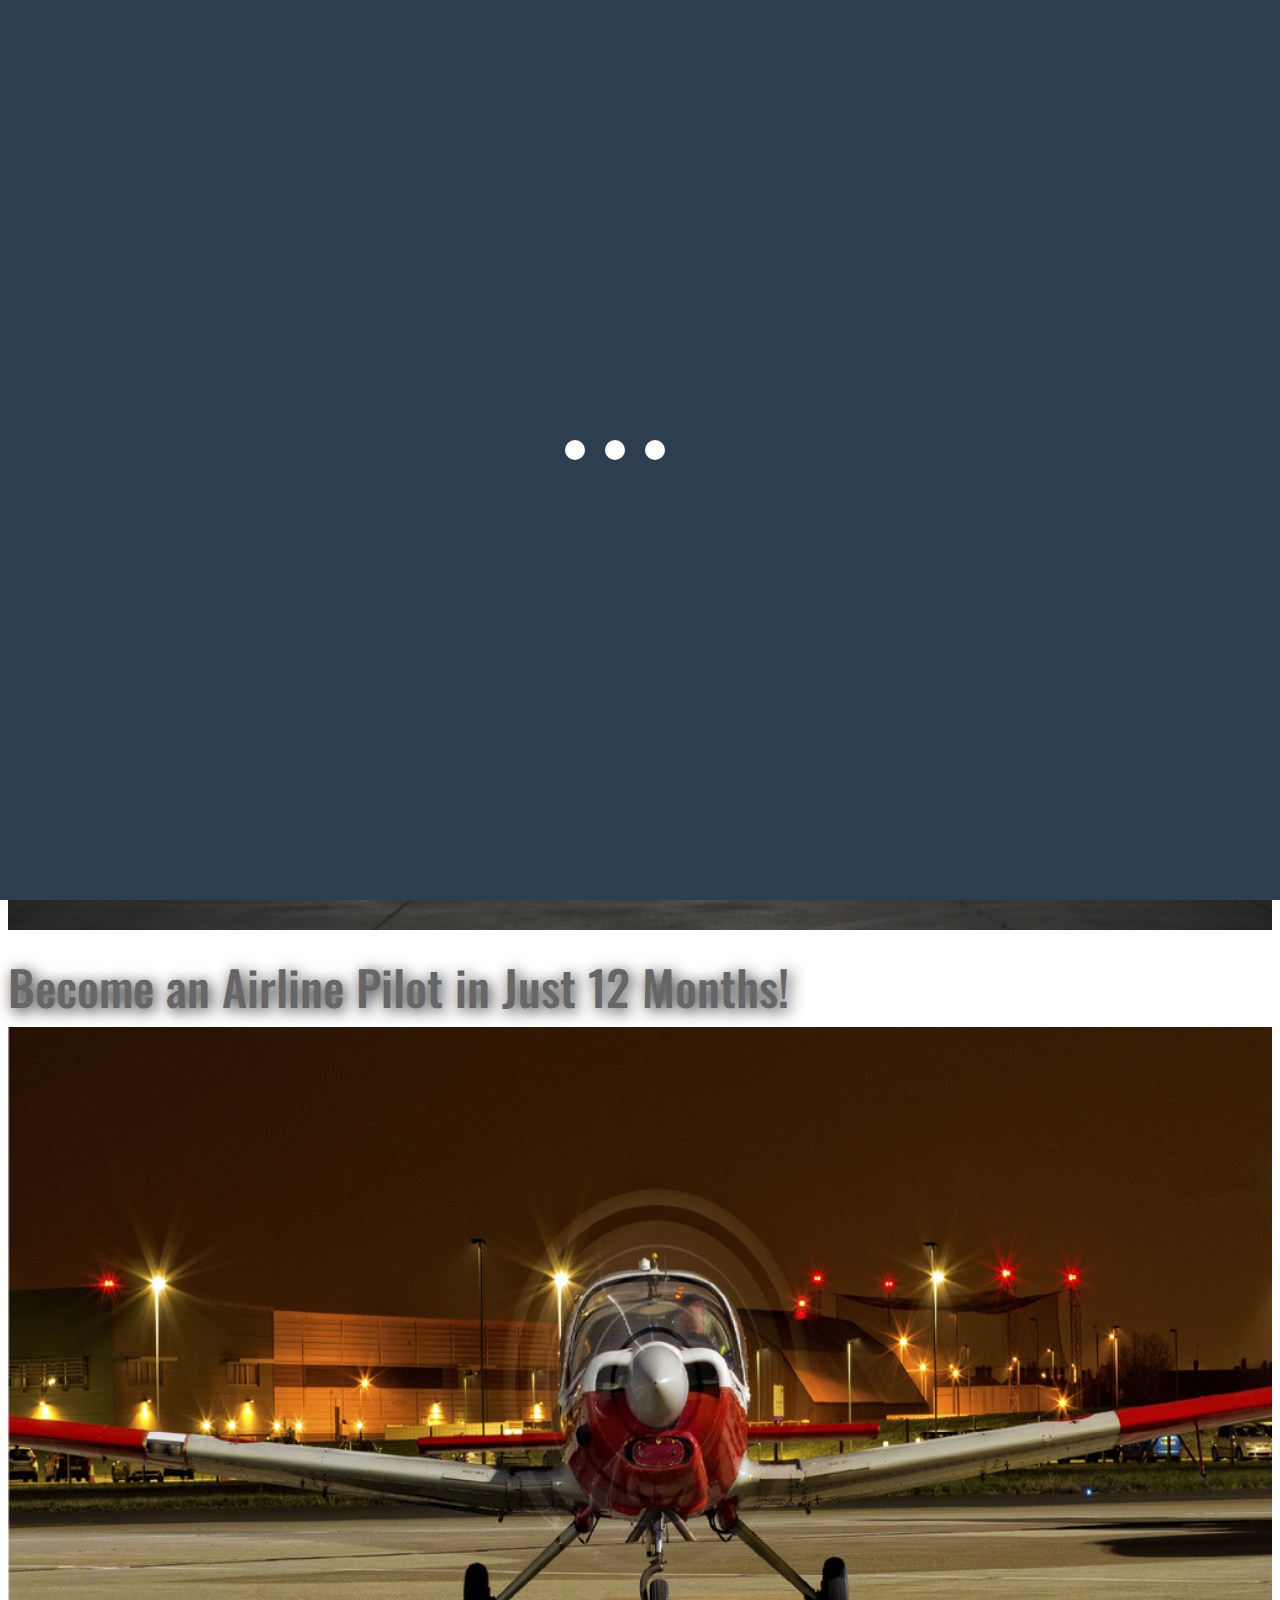
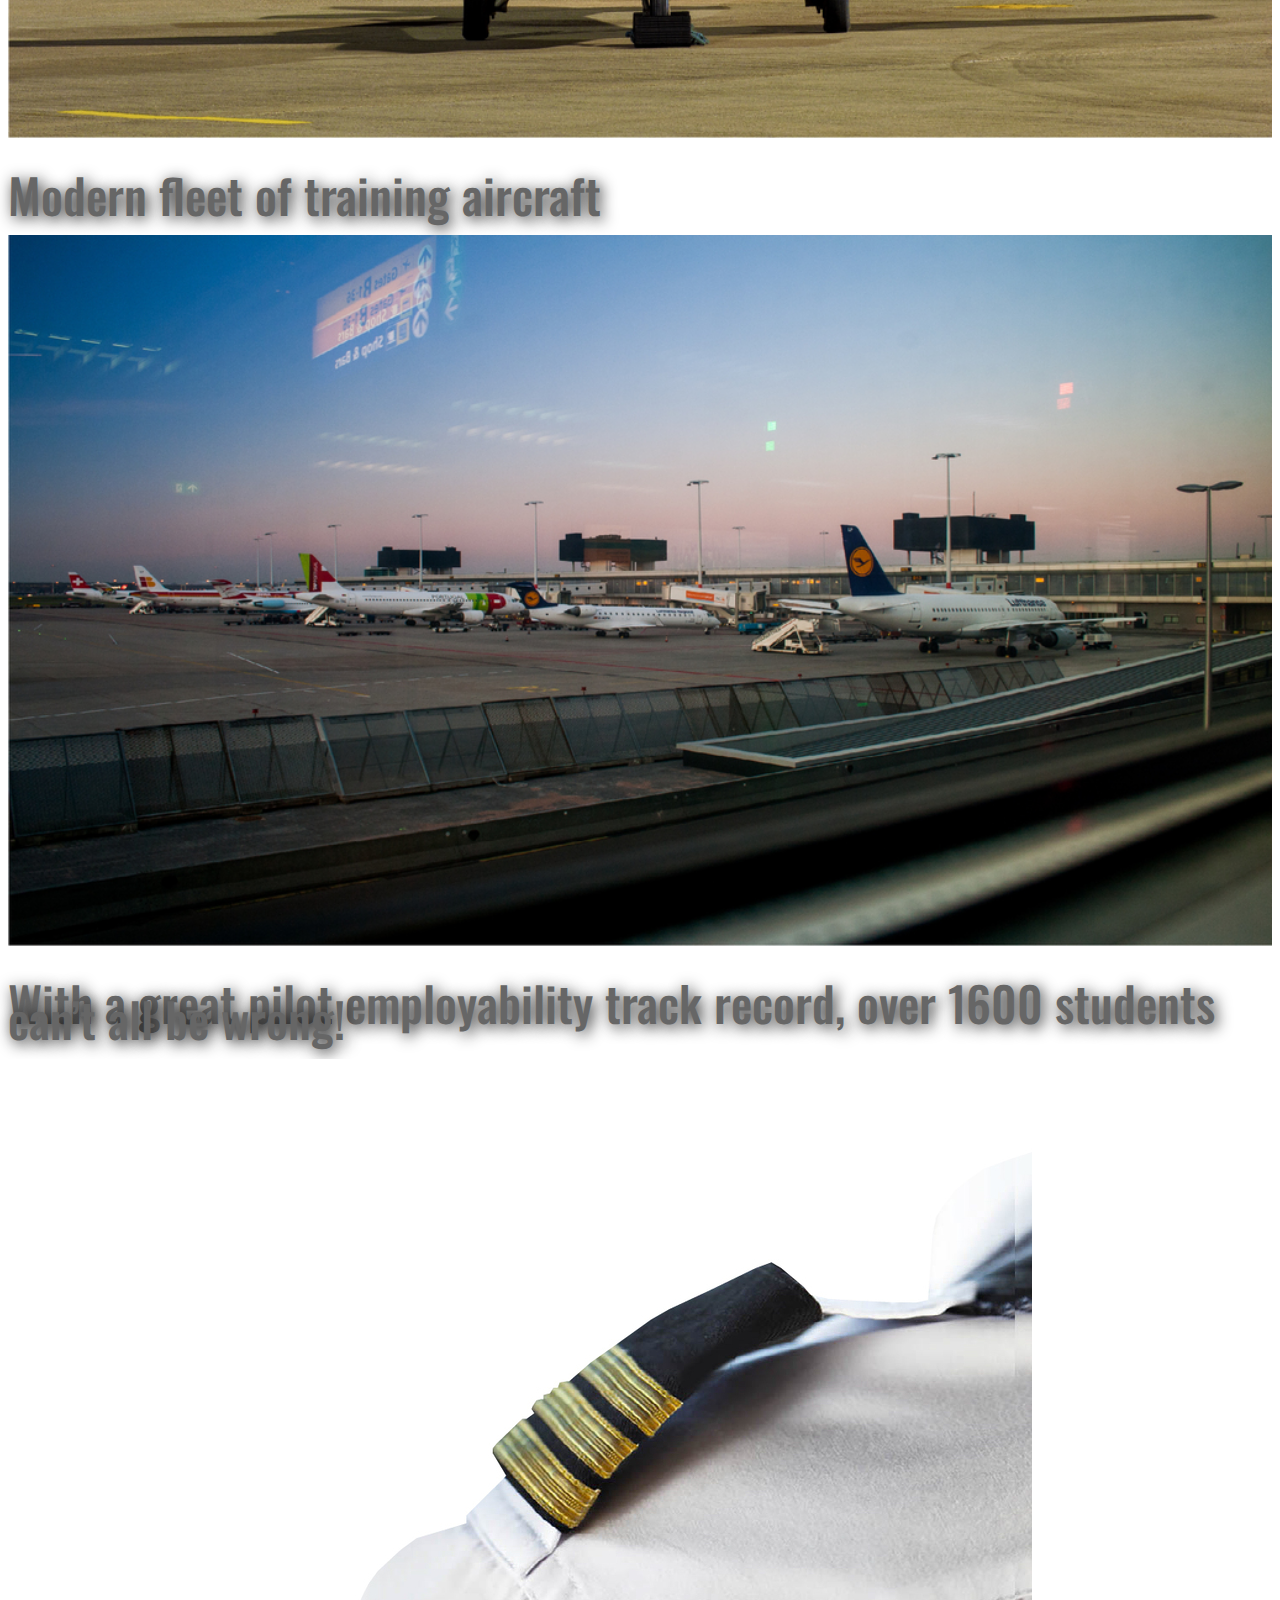
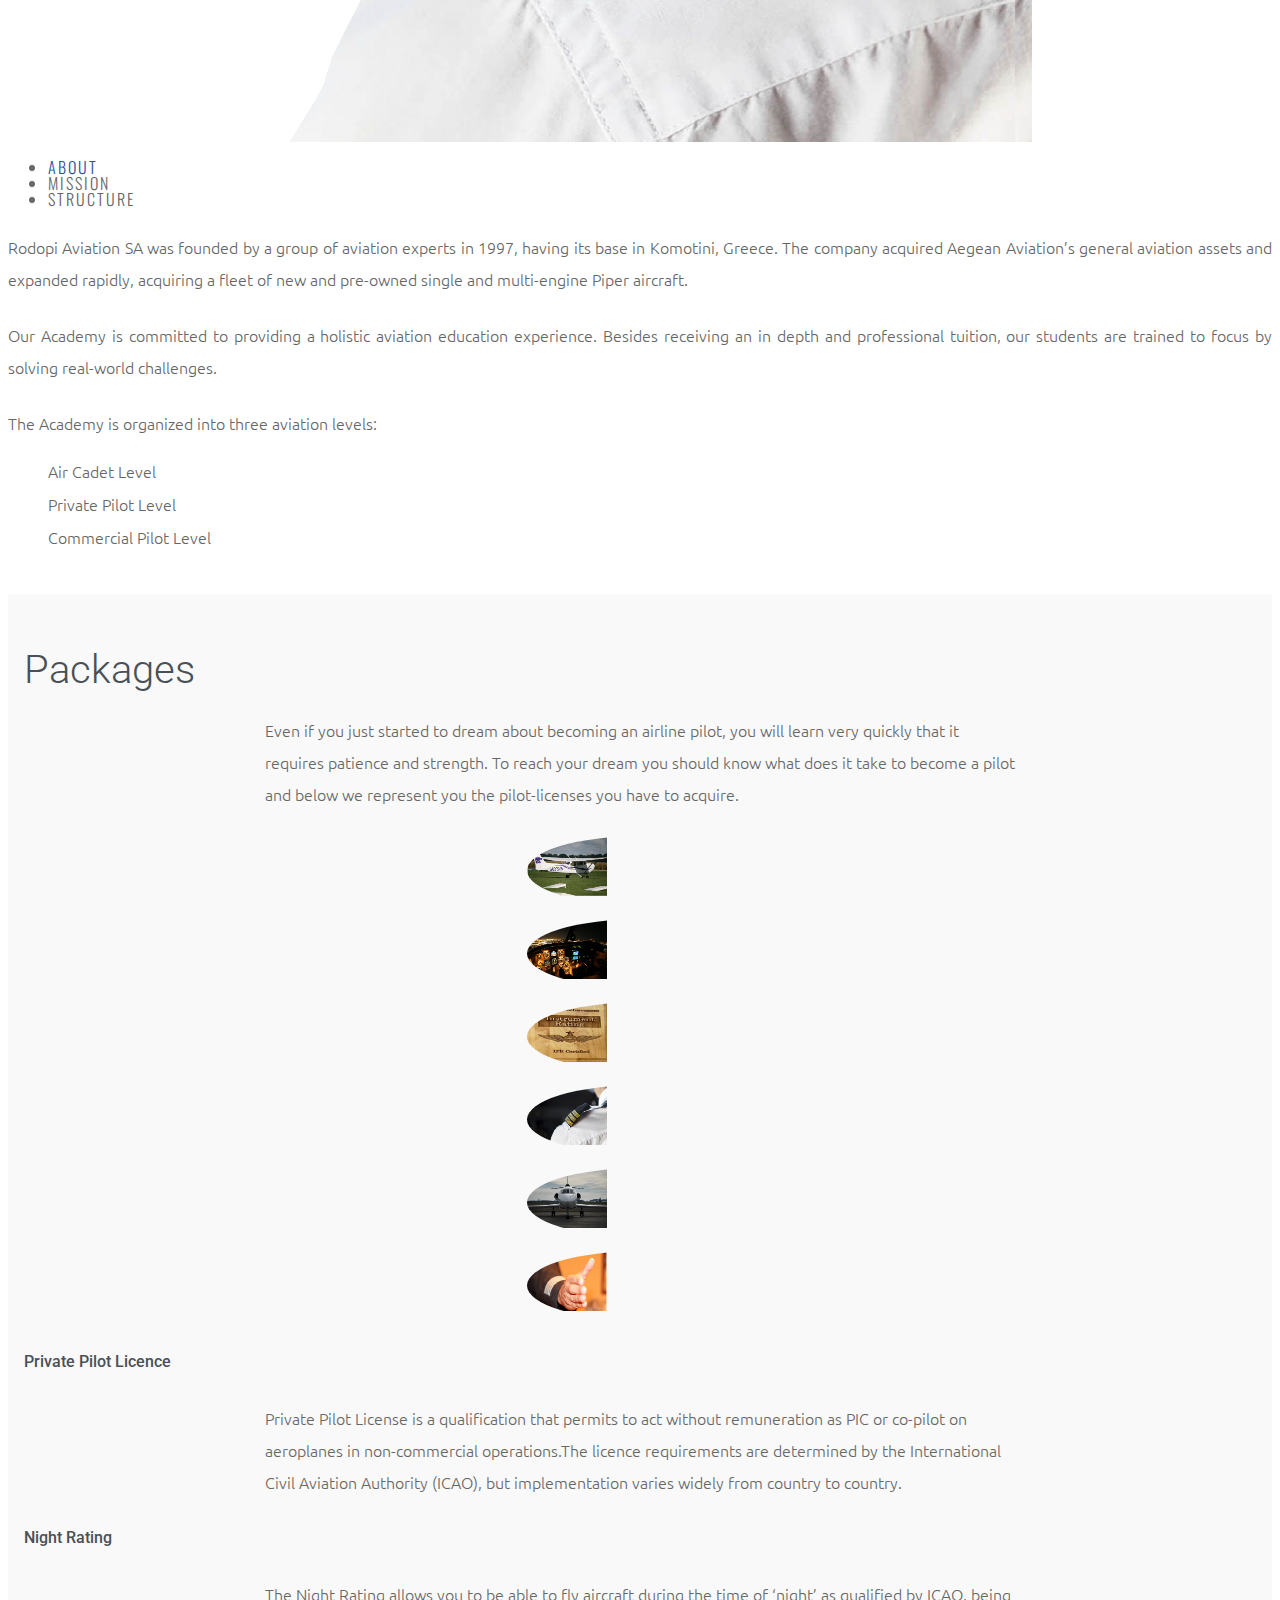
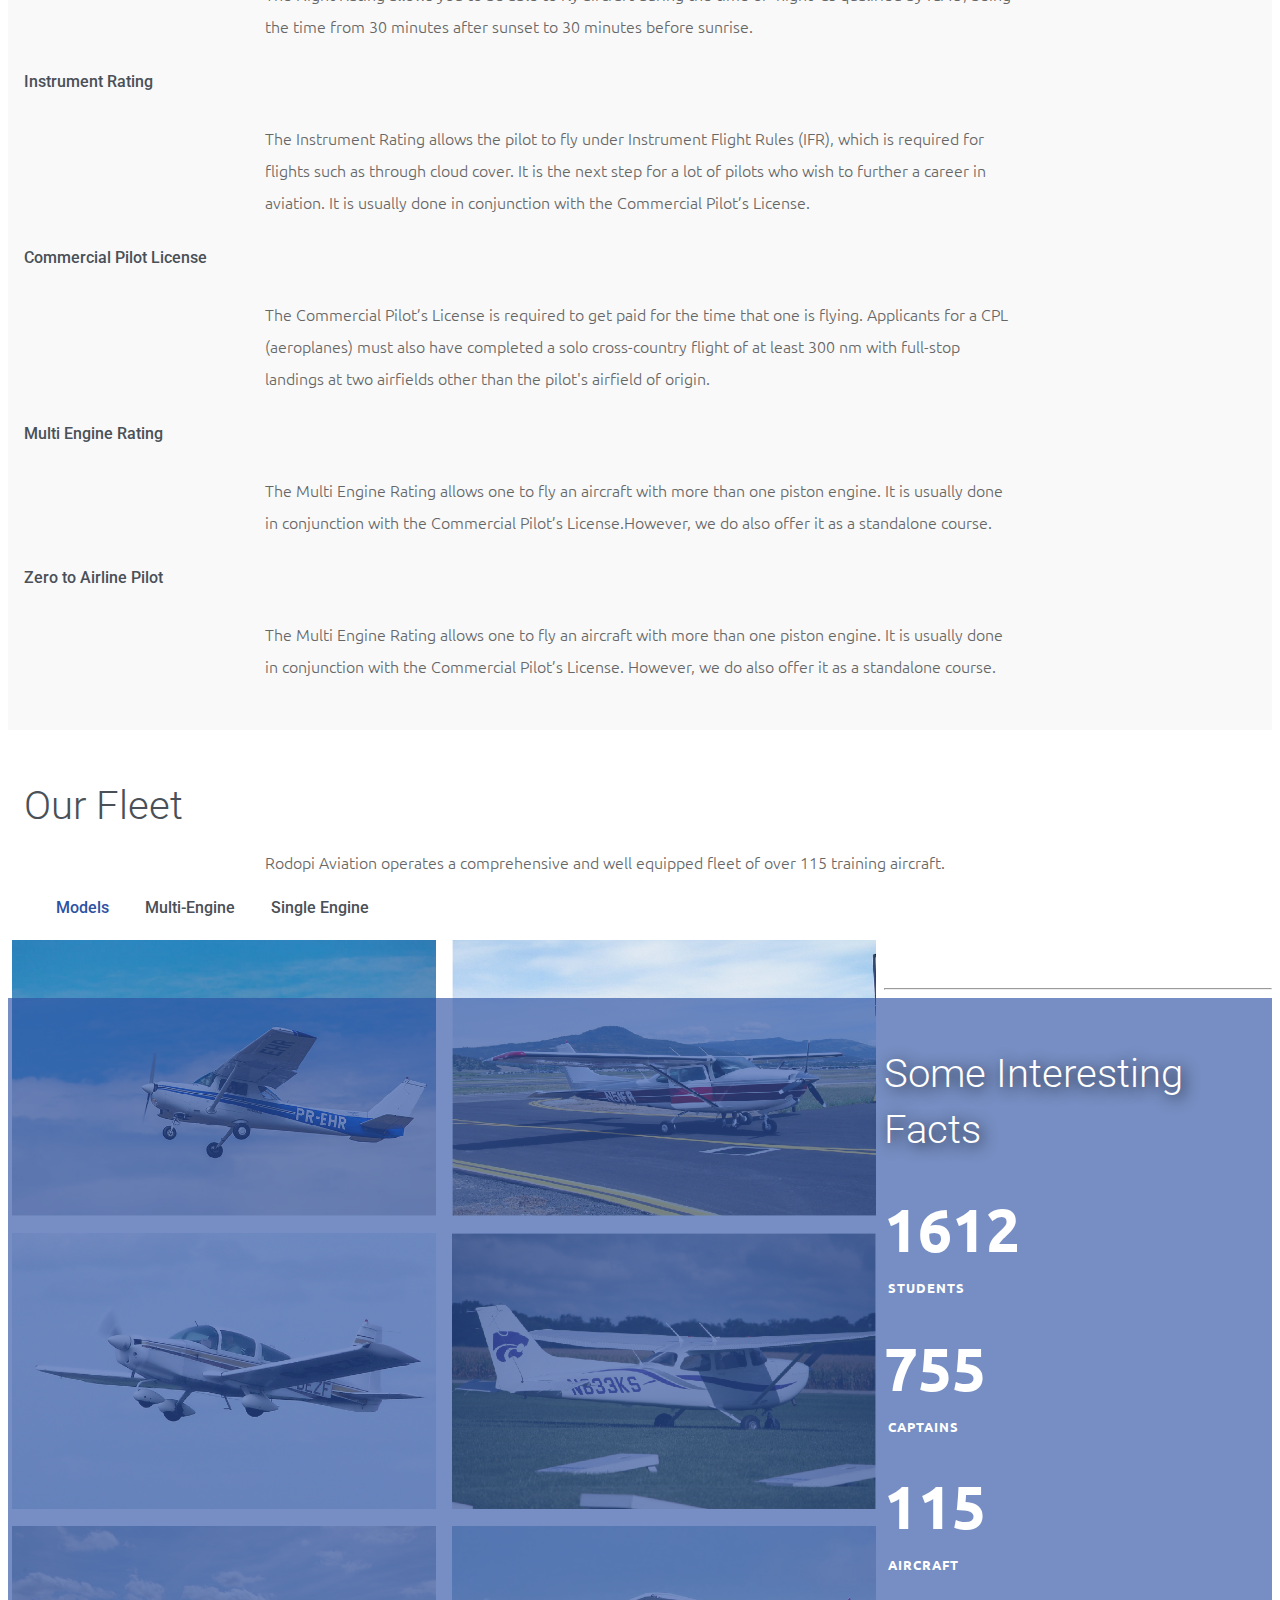
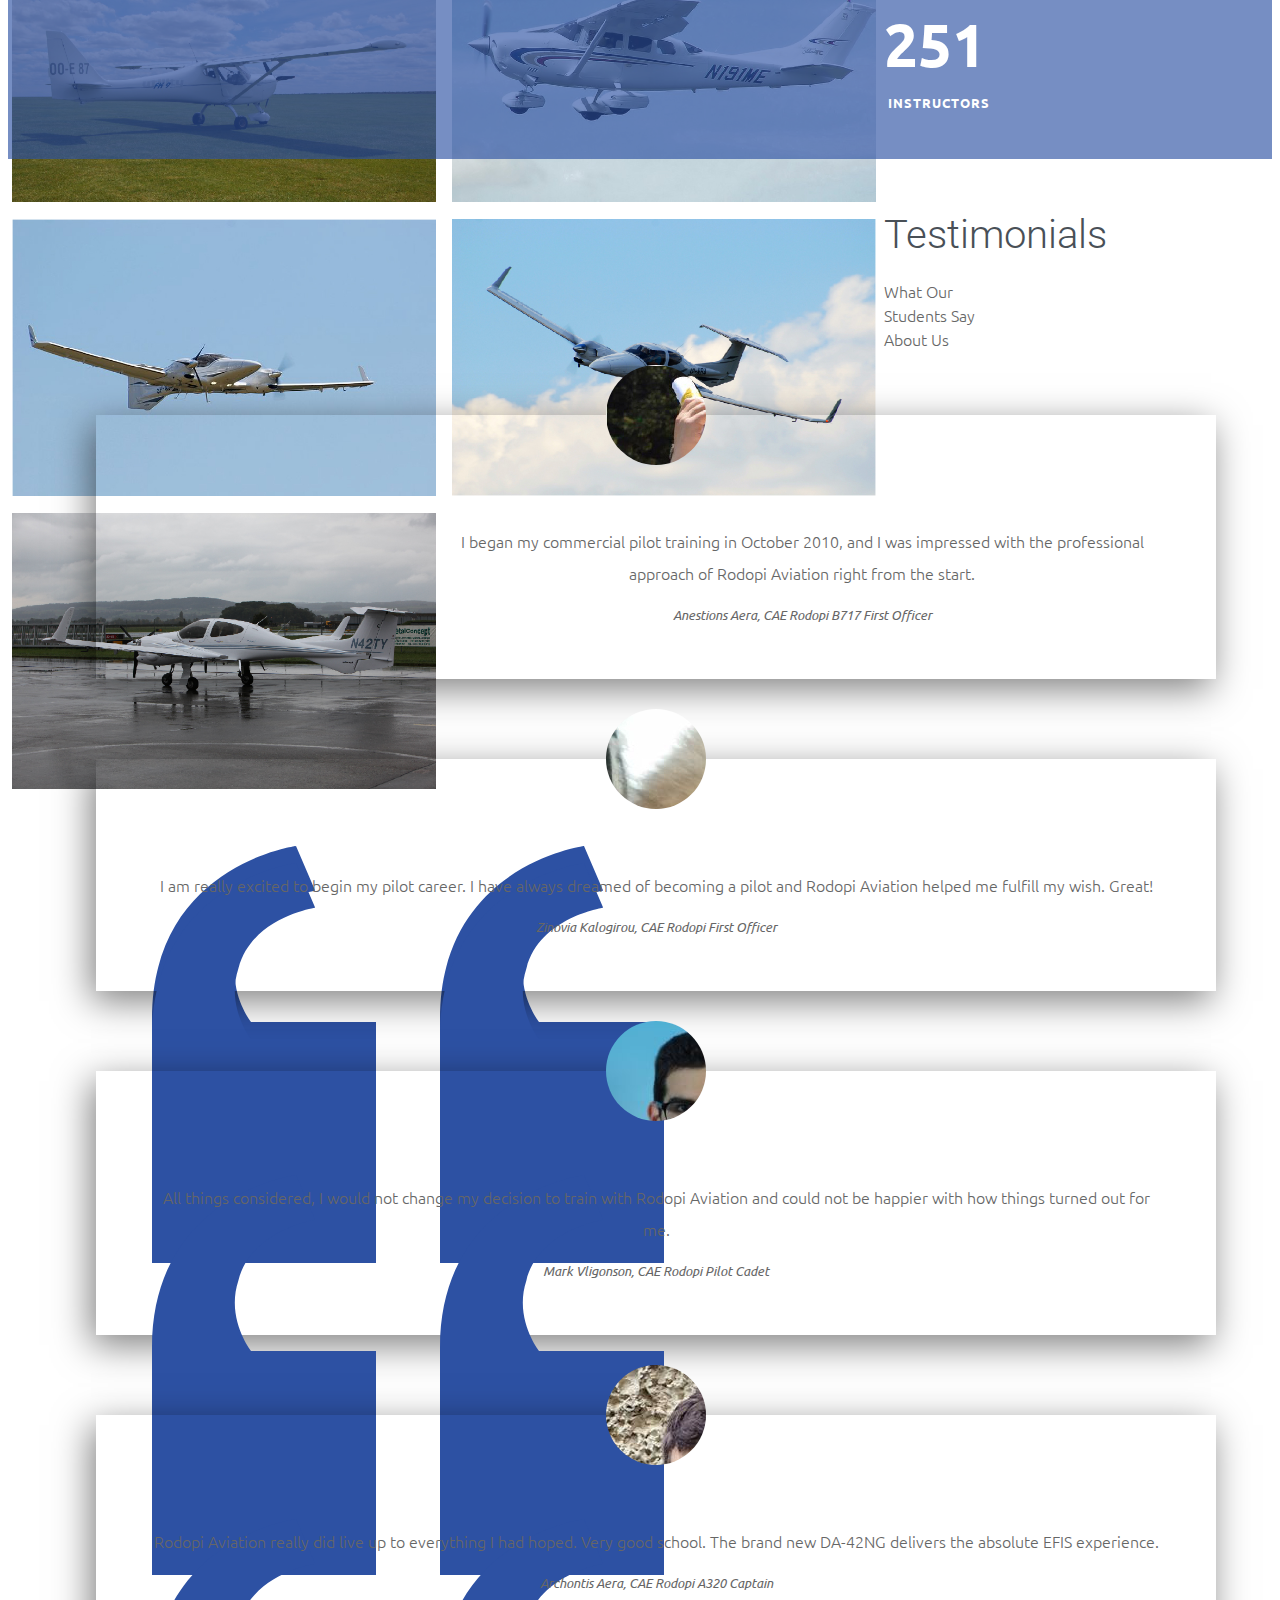
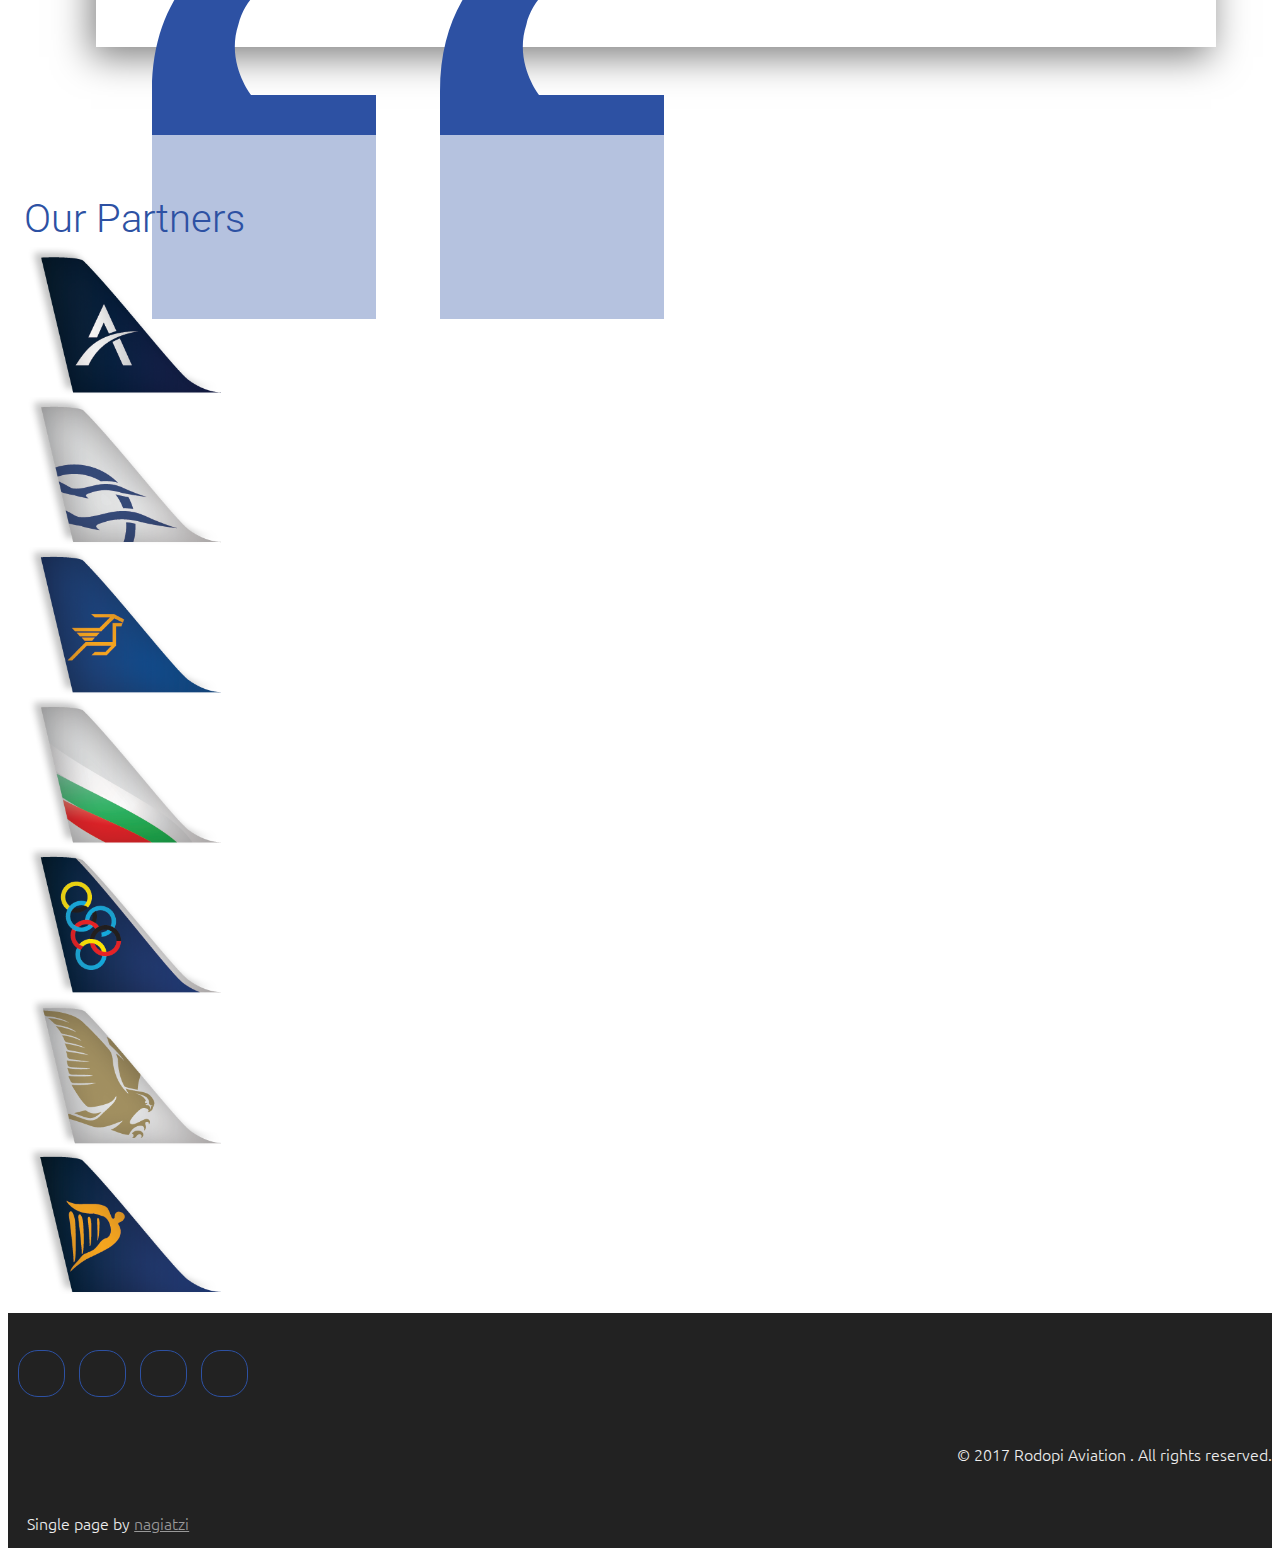
==== commit 445b510d: "smaller images added" ====
--- a/index.html
+++ b/index.html
@@ -5,7 +5,14 @@
     <meta name="viewport" content="width=device-width, initial-scale=1.0">
     <meta http-equiv="X-UA-Compatible" content="ie=edge">
     <title> Rodopi Aviation | Komotini </title>
-    <link rel="stylesheet" href="css/styles.min.css">
+    <link rel="stylesheet" href="css/font-awesome.min.css">
+    <link rel="stylesheet" href="css/bootstrap.css">
+    <link rel="stylesheet" href="css/animate.css">
+    <link rel="stylesheet" href="css/magnific-popup.css">
+    <link rel="stylesheet" href="css/owl.carousel.css">
+    <link rel="stylesheet" href="css/owl.theme.default.css">
+    <link rel="stylesheet" href="css/style.css">
+
     <link rel="icon" type="img/png" href="img/icon72.png">
 
 </head>
@@ -67,21 +74,21 @@
   <div id="carouselHeader" class="carousel slide" data-ride="carousel">
       <div class="carousel-inner" role="listbox">
         <div class="carousel-item active">
-          <img class="d-block img-fluid" src="img/carou4.jpg" alt="First slide">
+          <img class="d-block img-carou" src="img/carou4.jpg" alt="First slide">
           <div class="carousel-caption"> <!-- d-none d-md-block-->
             <h3 class="carouselh3"><i class="fa fa-angle-right" aria-hidden="true"></i>Become an Airline Pilot in Just 12 Months!</h3>
           </div>
         </div> <!-- carousel item 1-->
 
         <div class="carousel-item">
-          <img class="d-block img-fluid" src="img/carou6.jpg" alt="Second slide">
+          <img class="d-block img-carou" src="img/carou6.jpg" alt="Second slide">
           <div class="carousel-caption">
             <h3 class="carouselh3"><i class="fa fa-angle-right" aria-hidden="true"></i>Modern fleet of training aircraft</h3>
           </div>
         </div> <!-- carousel item 2-->
 
         <div class="carousel-item">
-          <img class="d-block img-fluid" src="img/carou2.jpg" alt="Third slide">
+          <img class="d-block img-carou" src="img/carou2.jpg" alt="Third slide">
           <div class="carousel-caption" >
             <h3 class="carouselh3"><i class="fa fa-angle-right" aria-hidden="true"></i>With a great pilot employability track record, over 1600 students can’t all be wrong!</h3>
           </div>
@@ -557,6 +564,20 @@
       </div> <!-- /.row end -->
     </div> <!-- /.container -->
 </footer>
-<script src="js/main.min.js"></script>
+<!--build:js js/main.min.js -->
+<script src="js/popper.min.js"></script>
+<script src="js/jquery-1.11.3.min.js"></script>
+<script src="js/bootstrap.min.js"></script>
+<script src="js/slick.min.js"></script>
+<script src="js/isotope.pkgd.min.js"></script>
+<script src="js/wow.min.js"></script>
+<script src="js/owl.carousel.min.js"></script>
+<script src="js/jquery.magnific-popup.min.js"></script>
+<script src="js/waypoints.min.js"></script>
+<script src="js/jquery.counterup.min.js"></script>
+<script src="js/prefixfree.min.js"></script>
+<script src="js/prefixfree.dynamic-dom.min.js"></script>
+<script src="js/script.js"></script>
+<!-- endbuild -->
 </body>
 </html>
--- a/css/style.css
+++ b/css/style.css
@@ -0,0 +1,949 @@
+@charset "UTF-8";
+@import url("https://fonts.googleapis.com/css?family=Roboto:300,400,500|Ubuntu:300,400");
+@import url("https://fonts.googleapis.com/css?family=Oswald:400,500");
+body {
+  background: white;
+  color: #666666;
+  line-height: 1rem;
+  font-family: "Ubuntu", sans-serif;
+  font-weight: 300; }
+
+a {
+  transition: 0.5s; }
+
+a:hover, a:focus, a:active {
+  text-decoration: none;
+  color: #2d51a3; }
+
+section {
+  padding: 3rem 1rem; }
+
+input, textarea {
+  width: 100%;
+  padding: 0.5rem 1.5rem;
+  border: none;
+  border-bottom: 1px solid #003366;
+  margin-bottom: 1rem; }
+
+.sectionT, .sectionBanner, .sectionPartners {
+  color: #495057;
+  font-size: 2.5rem;
+  font-weight: 300;
+  margin-top: 0;
+  margin-bottom: 1rem;
+  font-family: "Roboto", sans-serif;
+  line-height: 3.5rem; }
+
+.infoT {
+  font-size: 1.5rem;
+  color: inherit;
+  font-weight: 300;
+  font-family: "Roboto", sans-serif; }
+
+.p-tagline {
+  max-width: 750px;
+  margin: 0 auto; }
+
+.container-fluid {
+  padding: 0; }
+
+.marginT {
+  margin-top: 1.5rem; }
+
+.marginB, .form-field-wrapper {
+  margin-bottom: 1.5rem; }
+
+.backWhite {
+  background: white; }
+
+.backGray {
+  background: #f9f9f9; }
+
+.lineHeight {
+  line-height: 1.5rem; }
+
+@media (min-width: 992px) {
+  body {
+    margin-top: 45px; } }
+
+@media (max-width: 991px) {
+  body {
+    margin-top: 42px; }
+  section {
+    padding: 2.5rem 1rem; } }
+
+@media (max-width: 767px) {
+  section {
+    padding: 0.5rem 0.8rem; }
+  input, textarea {
+    width: 100%;
+    padding: 0.2rem 0.2rem;
+    margin-bottom: 0.5rem; }
+  .sectionT, .sectionBanner, .sectionPartners {
+    font-size: 2rem;
+    margin-top: 0;
+    margin-bottom: 0.8rem;
+    line-height: 2.5rem; }
+  .infoT {
+    font-size: 1rem; }
+  .marginT {
+    margin-top: 1rem; }
+  .marginB, .form-field-wrapper {
+    margin-bottom: 1rem; } }
+
+@media (max-width: 575px) {
+  body {
+    margin-top: 40px; }
+  section {
+    padding: 0.8rem 0.5rem; }
+  input, textarea {
+    width: 100%;
+    padding: 0.5rem 0.2rem;
+    margin-bottom: 0.2rem; }
+  .sectionT, .sectionBanner, .sectionPartners {
+    font-size: 1.5rem;
+    margin-top: 0;
+    margin-bottom: 0.5rem;
+    line-height: 1.5rem; }
+  .infoT {
+    font-size: 0.5rem; } }
+
+.site-header {
+  background: white;
+  transition: .5s; }
+  .site-header.navbarAdded {
+    box-shadow: 0 0 20px 0 rgba(0, 0, 0, 0.2); }
+
+.navbar-brand {
+  margin-top: 0.7rem; }
+  .navbar-brand img {
+    display: inline-block;
+    float: left; }
+  .navbar-brand p {
+    color: #2d51a3;
+    font-size: 1rem;
+    font-weight: 300;
+    font-family: "Ubuntu", sans-serif;
+    margin-bottom: 0; }
+
+.navbar {
+  padding: 0; }
+
+.main-nav .nav-item .nav-link {
+  margin-left: 1rem;
+  text-transform: uppercase;
+  padding-left: 0.5rem;
+  padding-right: 0.5rem; }
+
+.dropdown-item {
+  text-transform: uppercase; }
+
+.main-nav a.nav-link, .main-nav .dropdown-item {
+  color: #2d51a3;
+  font-family: "Oswald", sans-serif;
+  font-weight: 400;
+  font-size: 0.8rem;
+  letter-spacing: 3px; }
+  .main-nav a.nav-link:hover, .main-nav .dropdown-item:hover {
+    color: #003366; }
+
+@media screen and (max-width: 991px) {
+  .main-nav .nav-item .nav-link {
+    margin-left: 0; }
+  .navbar-brand {
+    margin-top: 0.4rem; }
+  .navbar-toggler {
+    background-image: url("../img/icon.png");
+    color: #2d51a3;
+    cursor: pointer; } }
+
+@media (max-width: 767px) {
+  .site-header {
+    background: #f9f9f9; }
+  .navbar {
+    padding: 0.2rem; }
+  .navbar-brand {
+    margin-top: 0; }
+    .navbar-brand img {
+      display: none; } }
+
+@media (max-width: 575px) {
+  .navbar-brand {
+    margin-left: 1rem; }
+  .navbar-toggler {
+    margin-right: 1rem; } }
+
+.carouselh3 {
+  margin-bottom: 2rem;
+  font-family: "Oswald", sans-serif;
+  font-weight: 500;
+  font-size: 3rem;
+  text-shadow: 3px 3px 15px rgba(0, 0, 0, 0.9); }
+
+.img-carou {
+  width: 100%;
+  height: auto; }
+
+@media (max-width: 991px) {
+  .carousel-caption {
+    bottom: 10px;
+    padding-bottom: 10px; }
+  .carouselh3 {
+    margin-bottom: 1rem;
+    font-size: 2rem;
+    text-shadow: 5px 5px 35px rgba(0, 0, 0, 0.9); } }
+
+@media (max-width: 767px) {
+  .carousel-caption {
+    bottom: 0;
+    padding-bottom: 0; }
+  .carouselh3 {
+    font-size: 1.5rem; } }
+
+@media (max-width: 575px) {
+  .carouselh3 {
+    font-size: 1rem; } }
+
+img {
+  min-height: 100%; }
+
+.navMargin {
+  margin-top: 1rem; }
+
+.nav-link {
+  cursor: pointer;
+  font-family: "Oswald", sans-serif;
+  text-transform: uppercase;
+  letter-spacing: 2px; }
+  .nav-link.active {
+    color: #2d51a3 !important; }
+
+.tab-pane {
+  margin-top: 1.5rem;
+  line-height: 2rem;
+  font-weight: 300;
+  text-align: justify; }
+
+.tab-content {
+  padding-bottom: 1.5rem; }
+
+.missionList {
+  list-style: none;
+  margin-top: 1rem; }
+
+@media (max-width: 575px) {
+  .nav-link {
+    padding: 0.3rem; } }
+
+.slick-slider {
+  position: relative;
+  display: block;
+  box-sizing: border-box;
+  -webkit-touch-callout: none;
+  -webkit-user-select: none;
+  -khtml-user-select: none;
+  -moz-user-select: none;
+  -ms-user-select: none;
+  user-select: none;
+  -ms-touch-action: pan-y;
+  touch-action: pan-y;
+  -webkit-tap-highlight-color: transparent; }
+
+.slick-list {
+  position: relative;
+  overflow: hidden;
+  display: block;
+  margin: 0;
+  padding: 0; }
+  .slick-list:focus {
+    outline: none; }
+  .slick-list.dragging {
+    cursor: pointer;
+    cursor: hand; }
+
+.slick-slider .slick-track,
+.slick-slider .slick-list {
+  -webkit-transform: translate3d(0, 0, 0);
+  -moz-transform: translate3d(0, 0, 0);
+  -ms-transform: translate3d(0, 0, 0);
+  -o-transform: translate3d(0, 0, 0);
+  transform: translate3d(0, 0, 0); }
+
+.slick-track {
+  position: relative;
+  left: 0;
+  top: 0;
+  display: block;
+  margin-left: auto;
+  margin-right: auto; }
+  .slick-track:before, .slick-track:after {
+    content: "";
+    display: table; }
+  .slick-track:after {
+    clear: both; }
+  .slick-loading .slick-track {
+    visibility: hidden; }
+
+.slick-slide {
+  float: left;
+  height: 100%;
+  min-height: 1px;
+  display: none; }
+  [dir="rtl"] .slick-slide {
+    float: right; }
+  .slick-slide img {
+    display: block; }
+  .slick-slide.slick-loading img {
+    display: none; }
+  .slick-slide.dragging img {
+    pointer-events: none; }
+  .slick-initialized .slick-slide {
+    display: block; }
+  .slick-loading .slick-slide {
+    visibility: hidden; }
+  .slick-vertical .slick-slide {
+    display: block;
+    height: auto;
+    border: 1px solid transparent; }
+
+.slick-arrow.slick-hidden {
+  display: none; }
+
+.contactSlick img {
+  height: calc(80vh - 100px);
+  width: auto;
+  margin: 0 auto;
+  /* it centers any block level element */ }
+
+@media (max-width: 767px) {
+  .contactSlick img {
+    height: calc(50vh - 100px);
+    width: auto;
+    margin: 0 auto;
+    /* it centers any block level element */ } }
+
+@media (max-width: 400px) {
+  .contactSlick img {
+    height: calc(50vh - 100px);
+    width: 100%;
+    margin: 0 auto;
+    /* it centers any block level element */ } }
+
+/* Slider */
+.slick-loading .slick-list {
+  background: #fff url("./ajax-loader.gif") center center no-repeat; }
+
+/* Icons */
+@font-face {
+  font-family: "slick";
+  src: url("./fonts/slick.eot");
+  src: url("./fonts/slick.eot?#iefix") format("embedded-opentype"), url("./fonts/slick.woff") format("woff"), url("./fonts/slick.ttf") format("truetype"), url("./fonts/slick.svg#slick") format("svg");
+  font-weight: normal;
+  font-style: normal; }
+
+/* Arrows */
+.slick-prev,
+.slick-next {
+  position: absolute;
+  display: block;
+  height: 20px;
+  width: 20px;
+  line-height: 0px;
+  font-size: 0px;
+  cursor: pointer;
+  background: transparent;
+  color: transparent;
+  top: 50%;
+  -webkit-transform: translate(0, -50%);
+  -ms-transform: translate(0, -50%);
+  transform: translate(0, -50%);
+  padding: 0;
+  border: none;
+  outline: none; }
+  .slick-prev:hover, .slick-prev:focus,
+  .slick-next:hover,
+  .slick-next:focus {
+    outline: none;
+    background: transparent;
+    color: transparent; }
+    .slick-prev:hover:before, .slick-prev:focus:before,
+    .slick-next:hover:before,
+    .slick-next:focus:before {
+      opacity: 1; }
+  .slick-prev.slick-disabled:before,
+  .slick-next.slick-disabled:before {
+    opacity: 0.25; }
+  .slick-prev:before,
+  .slick-next:before {
+    font-family: "slick";
+    font-size: 20px;
+    line-height: 1;
+    color: white;
+    opacity: 0.75;
+    -webkit-font-smoothing: antialiased;
+    -moz-osx-font-smoothing: grayscale; }
+
+.slick-prev {
+  left: -25px; }
+  [dir="rtl"] .slick-prev {
+    left: auto;
+    right: -25px; }
+  .slick-prev:before {
+    content: "←"; }
+    [dir="rtl"] .slick-prev:before {
+      content: "→"; }
+
+.slick-next {
+  right: -25px; }
+  [dir="rtl"] .slick-next {
+    left: -25px;
+    right: auto; }
+  .slick-next:before {
+    content: "→"; }
+    [dir="rtl"] .slick-next:before {
+      content: "←"; }
+
+/* Dots */
+.slick-dotted.slick-slider {
+  margin-bottom: 30px; }
+
+.slick-dots {
+  position: absolute;
+  bottom: -25px;
+  list-style: none;
+  display: block;
+  text-align: center;
+  padding: 0;
+  margin: 0;
+  width: 100%; }
+  .slick-dots li {
+    position: relative;
+    display: inline-block;
+    height: 20px;
+    width: 20px;
+    margin: 0 5px;
+    padding: 0;
+    cursor: pointer; }
+    .slick-dots li button {
+      border: 0;
+      background: transparent;
+      display: block;
+      height: 20px;
+      width: 20px;
+      outline: none;
+      line-height: 0px;
+      font-size: 0px;
+      color: transparent;
+      padding: 5px;
+      cursor: pointer; }
+      .slick-dots li button:hover, .slick-dots li button:focus {
+        outline: none; }
+        .slick-dots li button:hover:before, .slick-dots li button:focus:before {
+          opacity: 1; }
+      .slick-dots li button:before {
+        position: absolute;
+        top: 0;
+        left: 0;
+        content: "•";
+        width: 20px;
+        height: 20px;
+        font-family: "slick";
+        font-size: 6px;
+        line-height: 20px;
+        text-align: center;
+        color: black;
+        opacity: 0.25;
+        -webkit-font-smoothing: antialiased;
+        -moz-osx-font-smoothing: grayscale; }
+    .slick-dots li.slick-active button:before {
+      color: black;
+      opacity: 0.75; }
+
+.licenses {
+  line-height: 2rem; }
+
+.package-list {
+  width: 250px;
+  margin: 0 auto; }
+
+.package-img {
+  border-radius: 50%;
+  overflow: hidden;
+  margin: 10px;
+  border: 2px solid transparent;
+  cursor: pointer;
+  transition: 1s; }
+  .package-img.slick-center {
+    border-color: #2d51a3;
+    box-shadow: 0 0 20px 1px rgba(0, 0, 0, 0.15);
+    transform: scale(1.2);
+    cursor: default; }
+
+.slick-track {
+  height: auto !important; }
+
+.package-meta h4 {
+  color: #495057;
+  font-family: "Roboto", sans-serif;
+  font-weight: 500;
+  font-size: 1rem; }
+
+@media (max-width: 575px) {
+  padding-left: 1rem;
+  padding-right: 1rem; }
+
+.fleet-filter {
+  margin: 0 1rem;
+  padding: 0; }
+  .fleet-filter li {
+    display: inline-block;
+    list-style: none;
+    margin-bottom: 1rem; }
+    .fleet-filter li a {
+      cursor: pointer;
+      color: #495057 !important;
+      font-family: "Roboto", sans-serif;
+      font-size: 1rem;
+      font-weight: 500;
+      margin: 0 1rem; }
+      .fleet-filter li a.active {
+        color: #2d51a3 !important; }
+
+.elementsMargin {
+  margin-left: -20px;
+  margin-right: -20px; }
+
+.fleet-box {
+  position: relative;
+  overflow: hidden; }
+  .fleet-box a.fleet-popup {
+    display: block; }
+  .fleet-box .fleet-image-wrap {
+    display: block;
+    transition: all 2s ease; }
+    .fleet-box .fleet-image-wrap img {
+      width: 100%; }
+
+.fleet-box:hover .fleet-image-wrap {
+  transform: scale(1.2); }
+
+.fleet-box .fleet-overlay {
+  background: rgba(45, 81, 163, 0.7);
+  height: 100%;
+  left: 0;
+  top: 0;
+  opacity: 0;
+  position: absolute;
+  width: 100%;
+  transition: all 1.5s ease-in-out; }
+  .fleet-box .fleet-overlay .fleet-overlay-text {
+    bottom: -70px;
+    left: 0;
+    opacity: 0;
+    padding-left: 2rem;
+    padding-right: 2rem;
+    position: absolute;
+    transition: all 0.5s ease-in-out; }
+
+.fleet-box:hover .fleet-overlay {
+  opacity: 1; }
+
+.fleet-box:hover .fleet-overlay-text {
+  bottom: 10%;
+  opacity: 1; }
+
+.fleet-overlay-text h5 {
+  color: white; }
+
+.fleet-item {
+  display: block;
+  position: relative;
+  float: left;
+  width: 33.33333333333333%;
+  height: auto;
+  margin: 0;
+  padding: 0.5rem; }
+
+@media (max-width: 980px) {
+  .fleet-item {
+    width: 50%; }
+  .fleet-overlay-text h5 {
+    font-size: 1rem; } }
+
+@media (max-width: 768px) {
+  .fleet-item {
+    width: 100%; } }
+
+@media (max-width: 575px) {
+  .fleet-filter li {
+    margin-bottom: 0.5rem; }
+    .fleet-filter li a {
+      font-size: 0.8rem;
+      margin: 0 0.2rem; } }
+
+.counterBg {
+  background: url(../img/banner1.jpg) no-repeat fixed 0 0;
+  background-size: cover;
+  position: relative;
+  z-index: 1;
+  color: #fff; }
+  .counterBg:after {
+    content: '';
+    position: absolute;
+    left: 0;
+    top: 0;
+    width: 100%;
+    height: 100%;
+    z-index: -1;
+    background: rgba(45, 81, 163, 0.65); }
+
+.sectionBanner, .sectionPartners {
+  color: #fff;
+  text-shadow: 3px 3px 15px rgba(0, 0, 0, 0.9); }
+
+.counter-group .counter-title {
+  font-family: inherit;
+  font-size: 60px;
+  line-height: 1;
+  margin-bottom: 12px; }
+
+.counter-group .counter-sub-title {
+  text-transform: uppercase;
+  font-weight: 600;
+  letter-spacing: 1px;
+  margin-bottom: 0; }
+
+@media (max-width: 767px) {
+  .counter-group .counter-title {
+    font-size: 2.5rem; }
+  .counter-group .counter-sub-title {
+    margin-bottom: 1rem; } }
+
+@media (max-width: 575px) {
+  .counter-group .counter-title {
+    font-size: 2rem; }
+  .counter-group .counter-sub-title {
+    font-size: 0.8rem; } }
+
+.owl-carousel .owl-stage-outer {
+  padding-top: 4rem;
+  padding-bottom: 3rem;
+  padding-left: 0 !important;
+  padding-right: 0 !important; }
+
+.testimonial-content {
+  text-align: center;
+  padding: 2.5rem; }
+  .testimonial-content .item {
+    box-shadow: -5px 10px 35px 0px rgba(0, 0, 0, 0.5);
+    position: relative;
+    margin-left: 2rem;
+    padding: 3.5rem; }
+    .testimonial-content .item p {
+      line-height: 2rem; }
+
+.alumniImg {
+  width: 100px;
+  height: 100px;
+  border-radius: 50%;
+  overflow: hidden;
+  position: absolute;
+  top: 0;
+  left: 50%;
+  transform: translate(-50%, -50%); }
+
+.text .quote {
+  width: 30px;
+  height: 30px;
+  margin-bottom: 1.5rem; }
+
+.text .name {
+  font-size: 0.8em;
+  font-style: italic; }
+
+@media (max-width: 767px) {
+  .testimonial-content .item {
+    box-shadow: -2px 3px 20px -1px rgba(0, 0, 0, 0.3); } }
+
+@media (max-width: 450px) {
+  .alumniImg {
+    width: 70px;
+    height: 70px; }
+  .text .quote {
+    width: 25px;
+    height: 25px;
+    margin-bottom: 1rem; }
+  .text .name {
+    font-size: 0.7rem; }
+  .testimonial-content {
+    padding: 1rem; }
+    .testimonial-content .item {
+      padding: 1rem; }
+      .testimonial-content .item p {
+        line-height: 1.5rem;
+        font-size: 0.8rem; } }
+
+.sectionPartners {
+  color: #2d51a3;
+  margin: 0;
+  text-shadow: none; }
+
+.partnersBg {
+  background: url(../img/end1.jpg) no-repeat fixed 0 0;
+  background-size: cover;
+  position: relative;
+  padding-top: 2rem;
+  padding-bottom: 1rem;
+  z-index: 1;
+  color: #fff; }
+  .partnersBg:after {
+    content: '';
+    position: absolute;
+    left: 0;
+    top: 0;
+    width: 100%;
+    height: 100%;
+    z-index: -1;
+    background: rgba(255, 255, 255, 0.65); }
+
+.partners-image {
+  height: 150px;
+  width: 200px;
+  text-align: center; }
+  .partners-image img {
+    height: 100%; }
+
+.owl-stage-outer {
+  padding: 2rem !important; }
+
+.footer p {
+  color: #eeeeee;
+  margin: 0; }
+
+.footer {
+  background: #222222;
+  font-size: 1rem;
+  line-height: 50px; }
+  .footer p.social {
+    text-align: left;
+    padding-top: 2rem; }
+    .footer p.social a {
+      border: 1px solid #2d51a3;
+      border-radius: 20px;
+      color: #fff;
+      display: inline-block;
+      line-height: 44px;
+      margin-left: 10px;
+      vertical-align: middle;
+      height: 45px;
+      width: 45px;
+      text-align: center;
+      font-size: 1.5rem; }
+
+.footIcon {
+  background-color: #222222; }
+
+.template {
+  color: #999999;
+  margin: 1.2rem;
+  font-size: 1rem; }
+  .template a {
+    color: #999999; }
+
+.social2 {
+  padding-top: 2rem;
+  text-align: right; }
+
+@media (max-width: 767px) {
+  .footer p.social, .footer p.social2 {
+    text-align: center;
+    margin-bottom: 1rem; } }
+
+@media (max-width: 575px) {
+  .footer {
+    line-height: 1rem; } }
+
+.card-title a {
+  display: block;
+  padding: 10px;
+  font-size: 1rem;
+  color: #2d51a3; }
+
+.card-text {
+  padding: 1rem;
+  line-height: 2rem;
+  text-align: justify; }
+
+.card-icon {
+  margin-right: 10px; }
+
+.card.faq {
+  border-radius: 0;
+  border: none;
+  border-bottom: 1px solid #f1f1f1;
+  padding-top: 10px; }
+  .card.faq:first-child {
+    border-top: 1px solid #f1f1f1; }
+
+@media (max-width: 575px) {
+  .card-title a {
+    padding: 5px; }
+  .card-text {
+    font-size: 0.8rem;
+    padding: 0 0.8rem;
+    line-height: 1.5rem; }
+  .card-icon {
+    margin-right: 5px; }
+  .card.faq {
+    padding-top: 5px; } }
+
+p.formIntro {
+  line-height: 2rem; }
+  p.formIntro a {
+    color: #2d51a3; }
+
+input::placeholder, textarea::placeholder {
+  font-weight: 300; }
+
+.btn-sm {
+  color: #2d51a3;
+  border: 1px solid #2d51a3;
+  font-family: "Ubuntu", sans-serif;
+  background-color: transparent;
+  transition: all 1s ease; }
+  .btn-sm:hover {
+    cursor: pointer;
+    color: white;
+    background-color: #2d51a3;
+    border: 1px solid white;
+    transform: scale(1.1); }
+
+.newsletterZero {
+  padding: 0;
+  z-index: 5; }
+
+#googleMap {
+  z-index: -2; }
+
+.newsletter-wrap {
+  padding: 65px;
+  margin-bottom: -45px;
+  background: #2d51a3;
+  color: white; }
+  .newsletter-wrap h4 {
+    color: white;
+    font-size: 1.5rem;
+    font-weight: 500;
+    font-family: "Roboto", sans-serif; }
+
+.newsletter {
+  max-width: 600px;
+  margin: 25px auto 0;
+  position: relative; }
+  .newsletter input {
+    border-radius: 10px;
+    height: 50px;
+    padding-left: 20px; }
+  .newsletter .btn {
+    color: #000;
+    padding: 0;
+    position: absolute;
+    top: 1px;
+    right: 20px;
+    height: 50px;
+    width: 50px;
+    font-size: 2rem;
+    background: transparent;
+    transition: .5s; }
+    .newsletter .btn:hover {
+      color: #2d51a3; }
+
+@media screen and (max-width: 767px) {
+  .newsletter-wrap {
+    padding: 70px 15px; } }
+
+@media screen and (max-width: 450px) {
+  .newsletter-wrap {
+    padding: 40px 15px; }
+    .newsletter-wrap h4 {
+      font-size: 1.2rem; } }
+
+body {
+  overflow: hidden; }
+
+#loading {
+  position: fixed;
+  top: 0;
+  left: 0;
+  right: 0;
+  bottom: 0;
+  background: #2C3E50;
+  z-index: 99999; }
+
+#loading-center {
+  width: 100%;
+  height: 100%;
+  position: relative; }
+
+#loading-center-absolute {
+  position: absolute;
+  left: 50%;
+  top: 50%;
+  height: 150px;
+  width: 150px;
+  margin-top: -75px;
+  margin-left: -75px; }
+
+.object {
+  width: 20px;
+  height: 20px;
+  background-color: #FFF;
+  float: left;
+  margin-right: 20px;
+  margin-top: 65px;
+  -moz-border-radius: 50% 50% 50% 50%;
+  -webkit-border-radius: 50% 50% 50% 50%;
+  border-radius: 50% 50% 50% 50%; }
+
+#object_one {
+  -webkit-animation: object_one 1.5s infinite;
+  animation: object_one 1.5s infinite; }
+
+#object_two {
+  -webkit-animation: object_two 1.5s infinite;
+  animation: object_two 1.5s infinite;
+  -webkit-animation-delay: 0.25s;
+  animation-delay: 0.25s; }
+
+#object_three {
+  -webkit-animation: object_three 1.5s infinite;
+  animation: object_three 1.5s infinite;
+  -webkit-animation-delay: 0.5s;
+  animation-delay: 0.5s; }
+
+@-webkit-keyframes object_one {
+  75% {
+    -webkit-transform: scale(0); } }
+
+@keyframes object_one {
+  75% {
+    transform: scale(0);
+    -webkit-transform: scale(0); } }
+
+@-webkit-keyframes object_two {
+  75% {
+    -webkit-transform: scale(0); } }
+
+@keyframes object_two {
+  75% {
+    transform: scale(0);
+    -webkit-transform: scale(0); } }
+
+@-webkit-keyframes object_three {
+  75% {
+    -webkit-transform: scale(0); } }
+
+@keyframes object_three {
+  75% {
+    transform: scale(0);
+    -webkit-transform: scale(0); } }
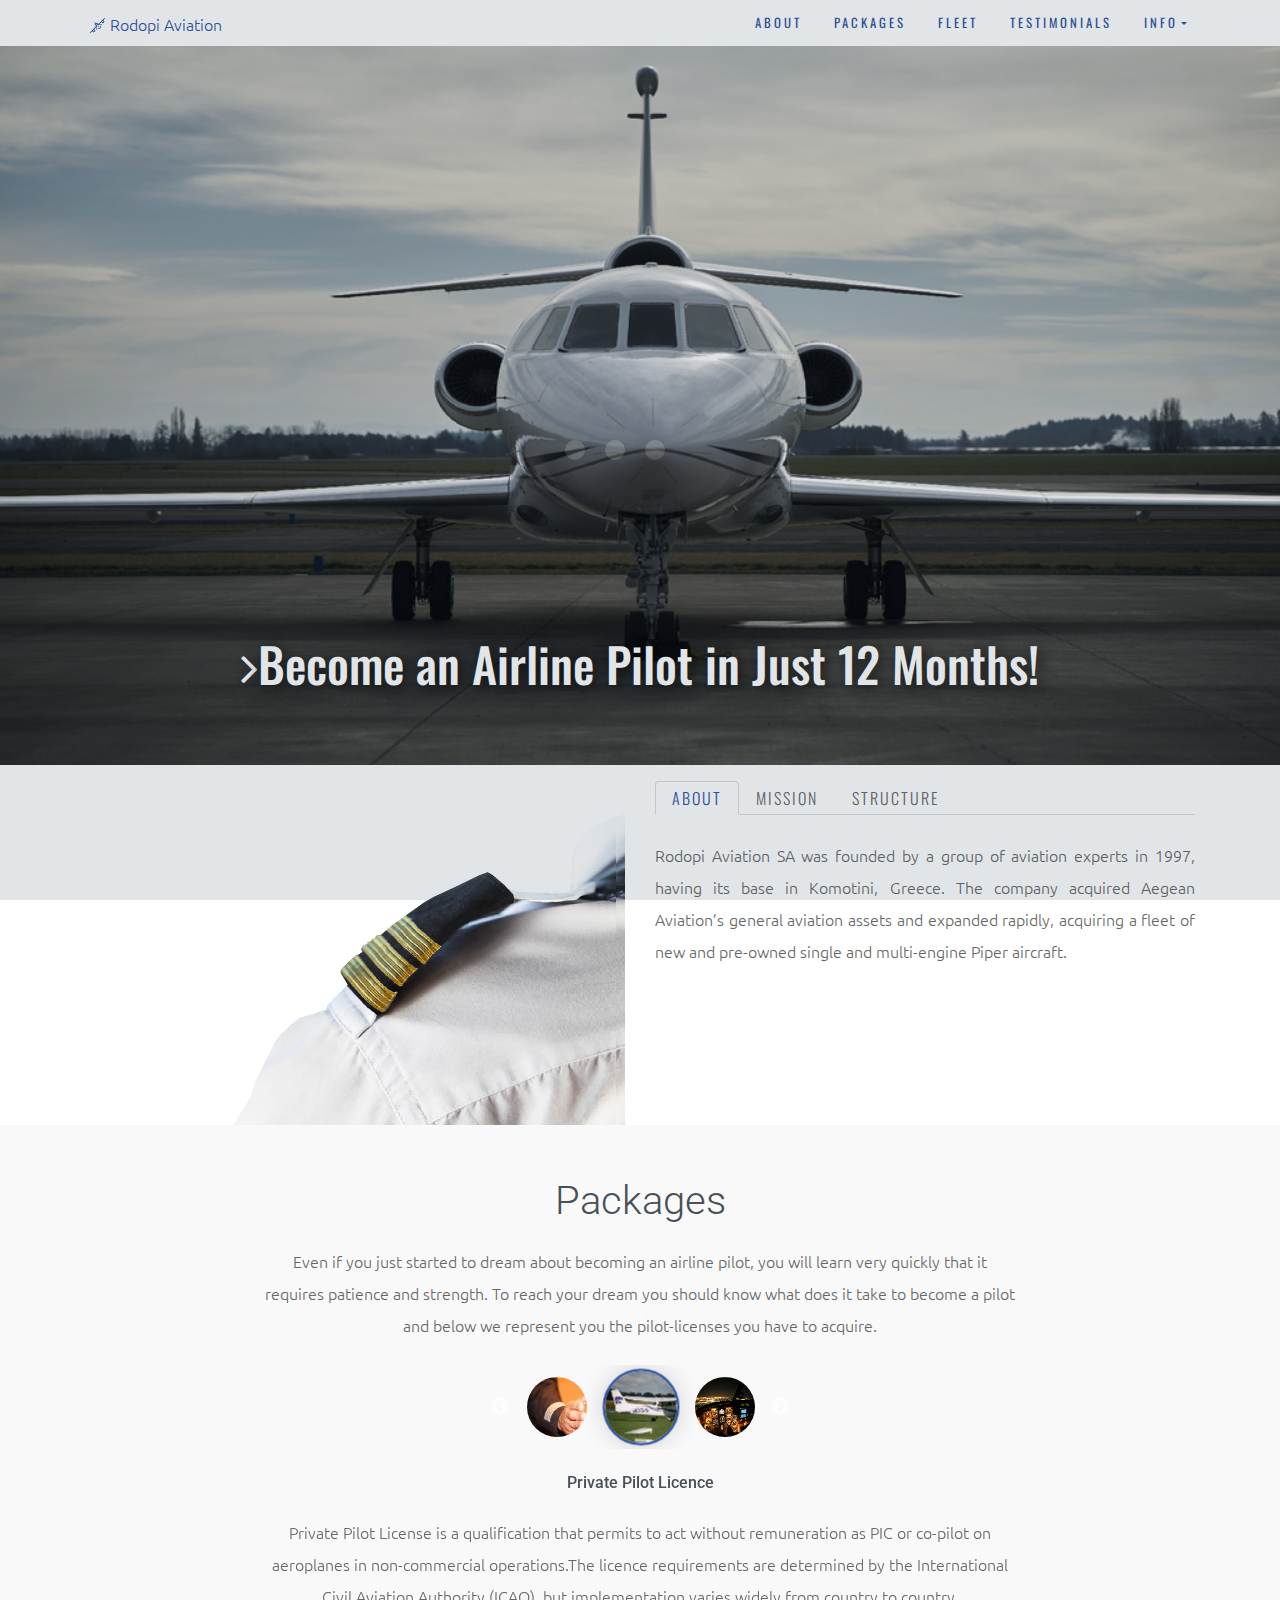
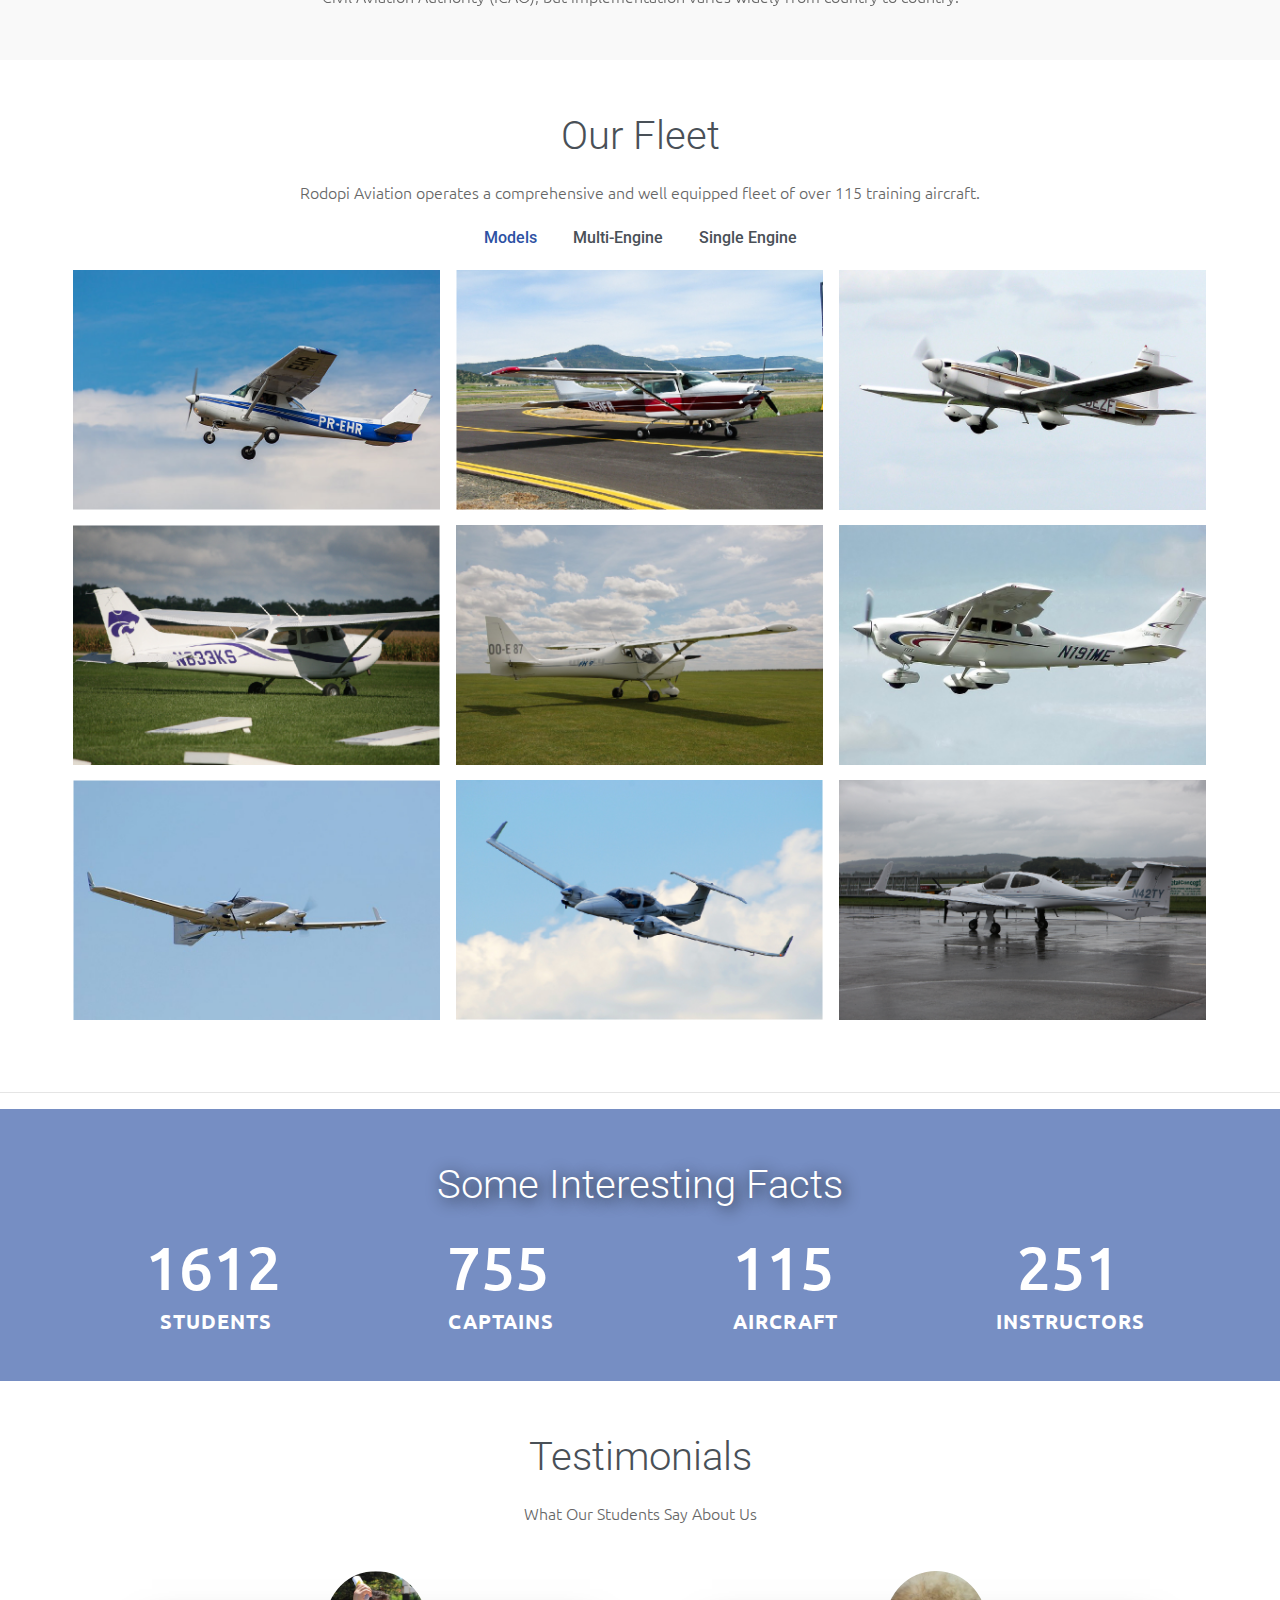
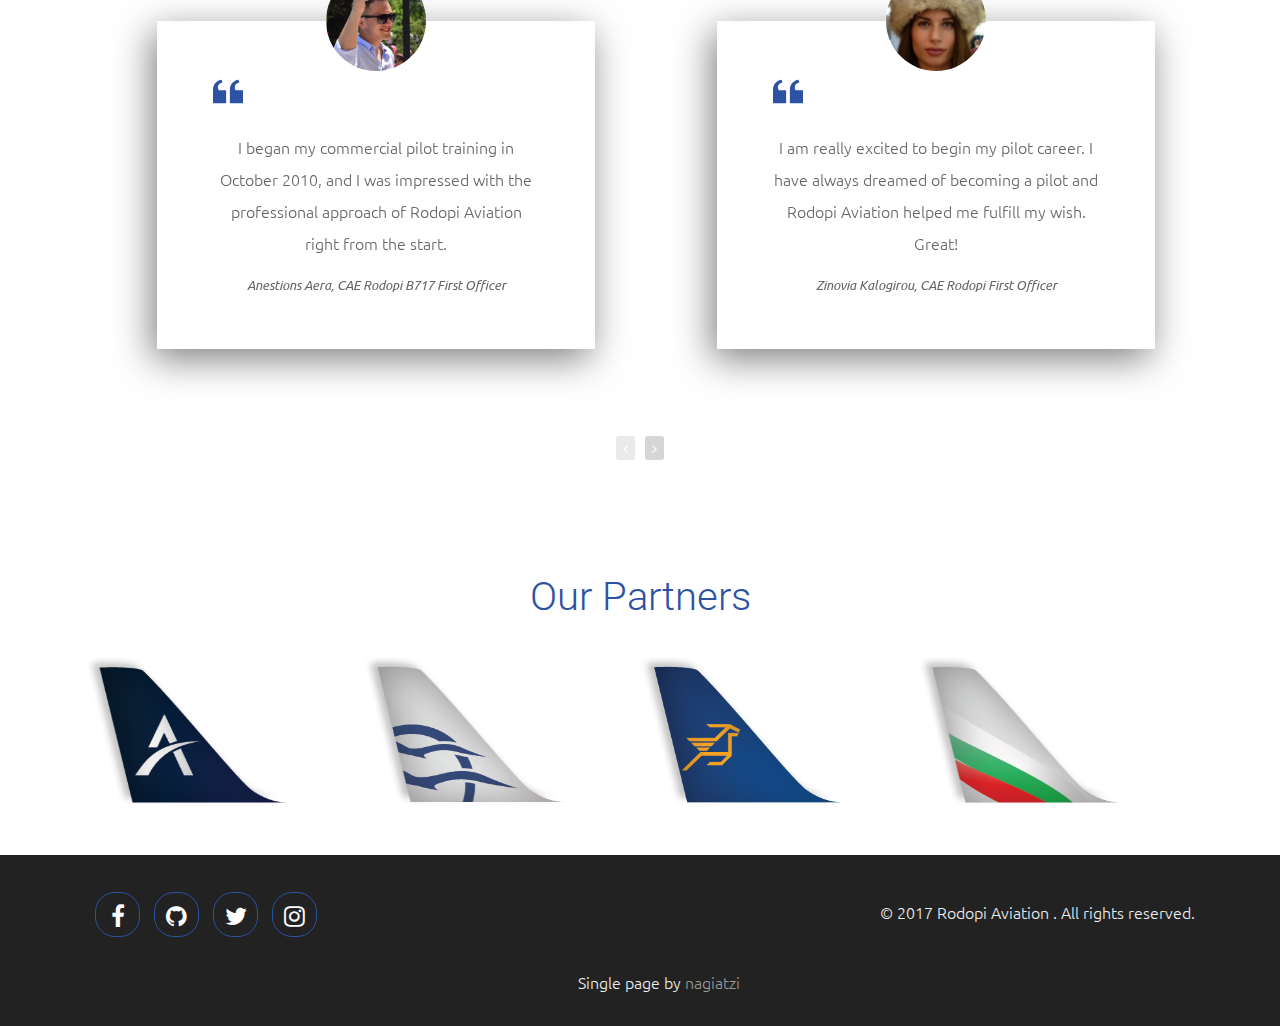
==== commit 24e801f0: "nav changed" ====
--- a/index.html
+++ b/index.html
@@ -564,20 +564,6 @@
       </div> <!-- /.row end -->
     </div> <!-- /.container -->
 </footer>
-<!--build:js js/main.min.js -->
-<script src="js/popper.min.js"></script>
-<script src="js/jquery-1.11.3.min.js"></script>
-<script src="js/bootstrap.min.js"></script>
-<script src="js/slick.min.js"></script>
-<script src="js/isotope.pkgd.min.js"></script>
-<script src="js/wow.min.js"></script>
-<script src="js/owl.carousel.min.js"></script>
-<script src="js/jquery.magnific-popup.min.js"></script>
-<script src="js/waypoints.min.js"></script>
-<script src="js/jquery.counterup.min.js"></script>
-<script src="js/prefixfree.min.js"></script>
-<script src="js/prefixfree.dynamic-dom.min.js"></script>
-<script src="js/script.js"></script>
-<!-- endbuild -->
+<script src="js/main.min.js"></script>
 </body>
 </html>
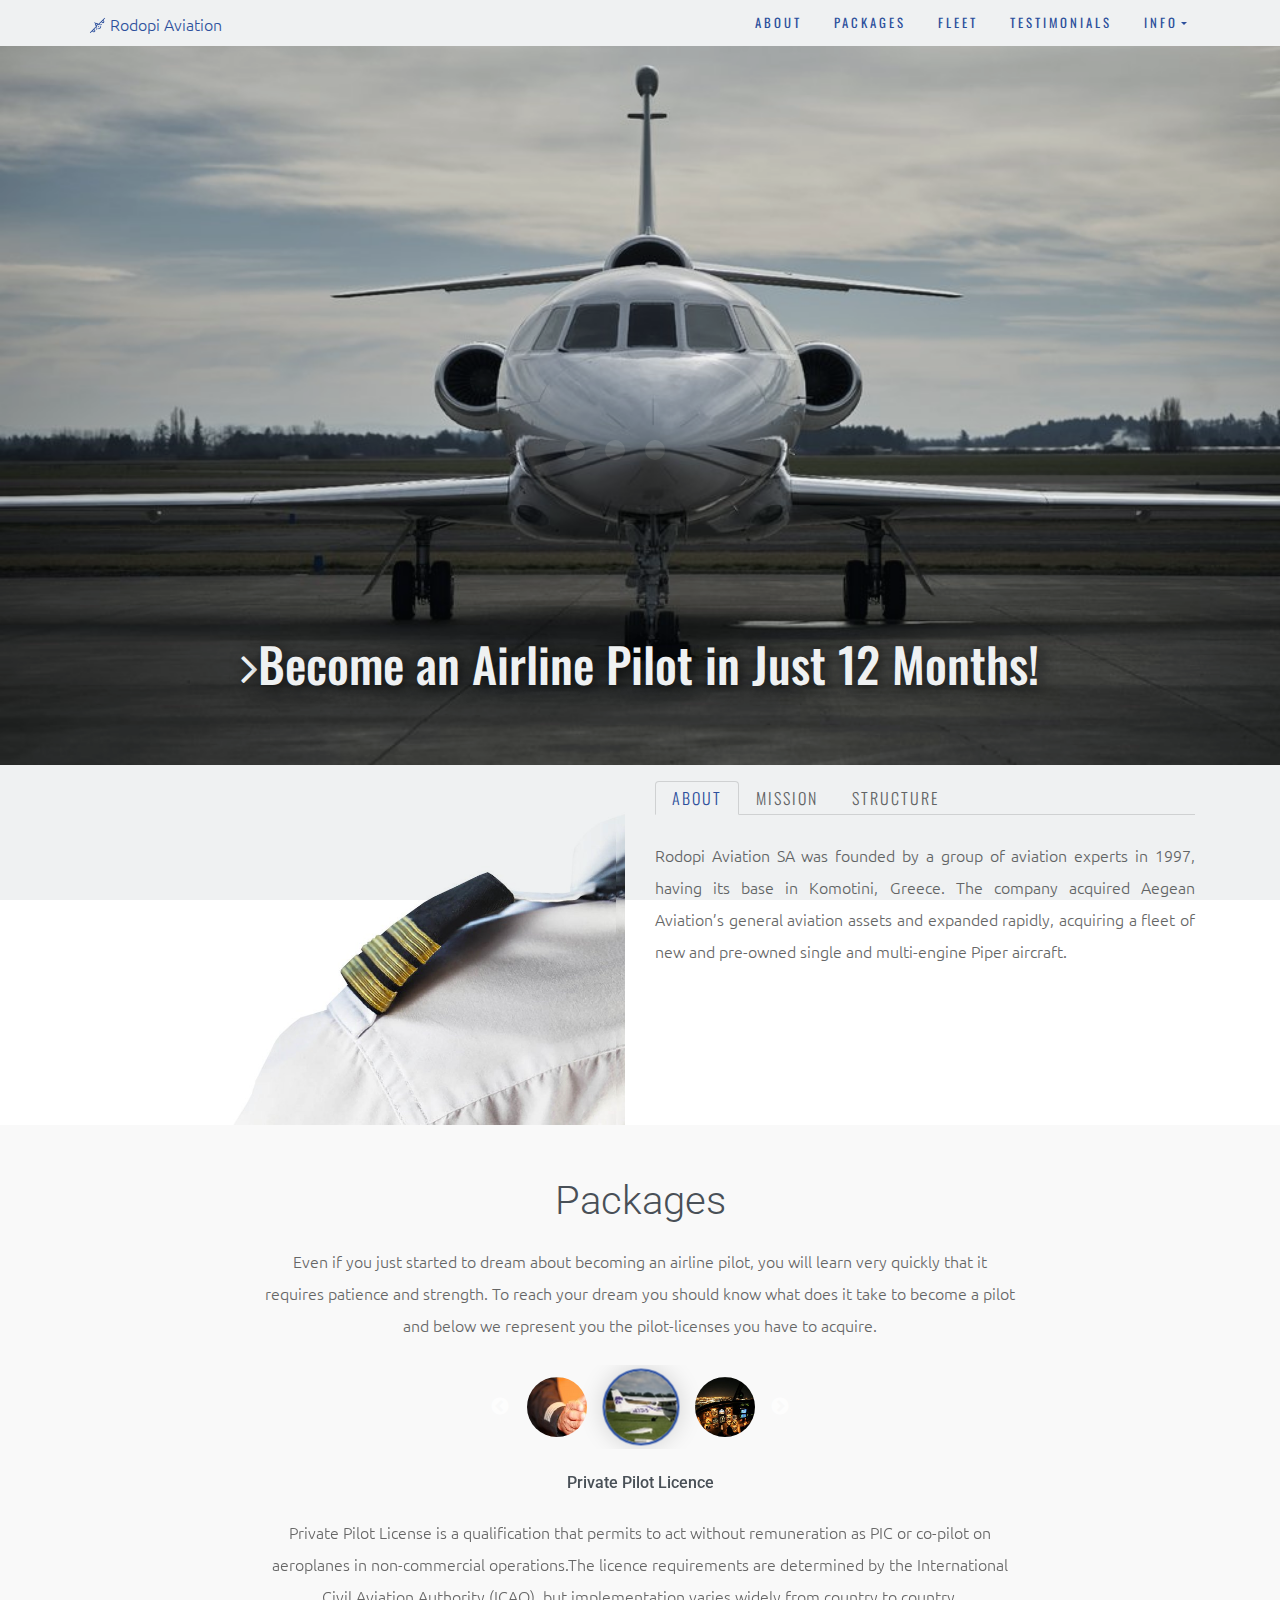
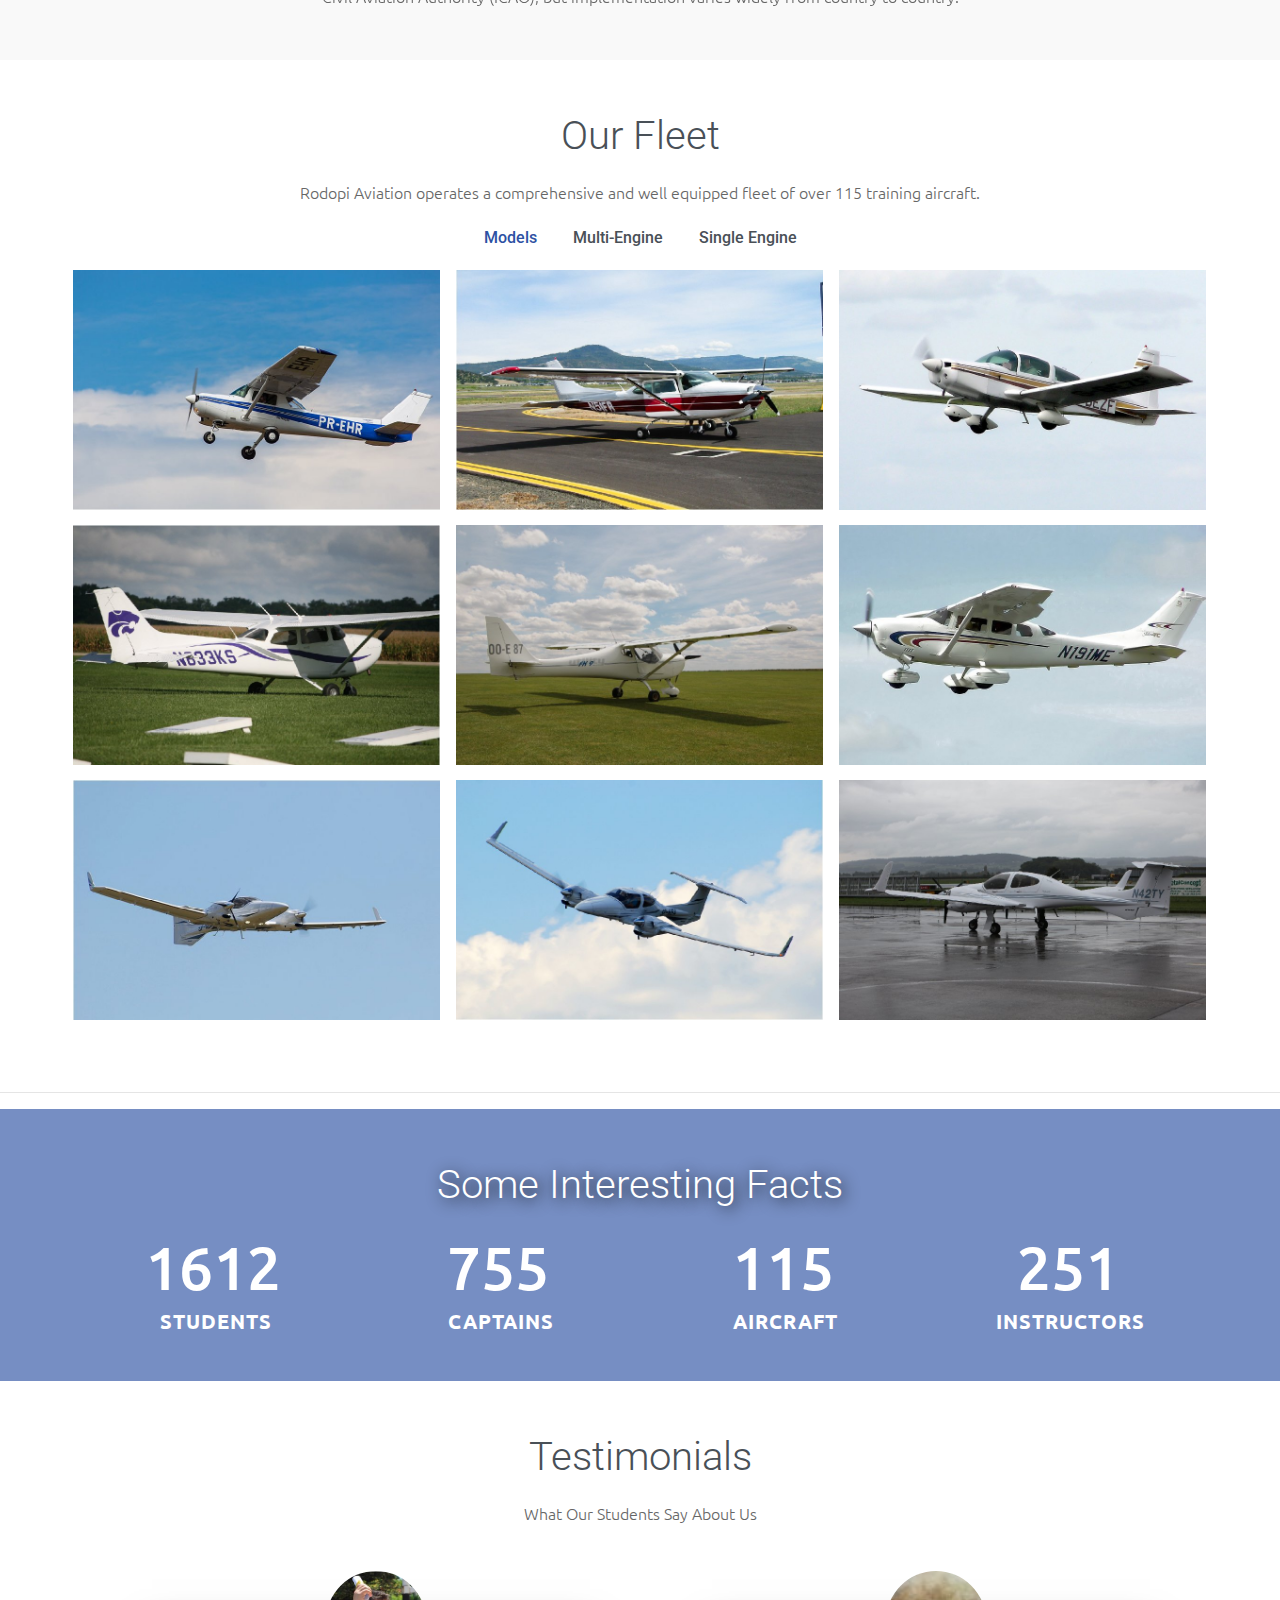
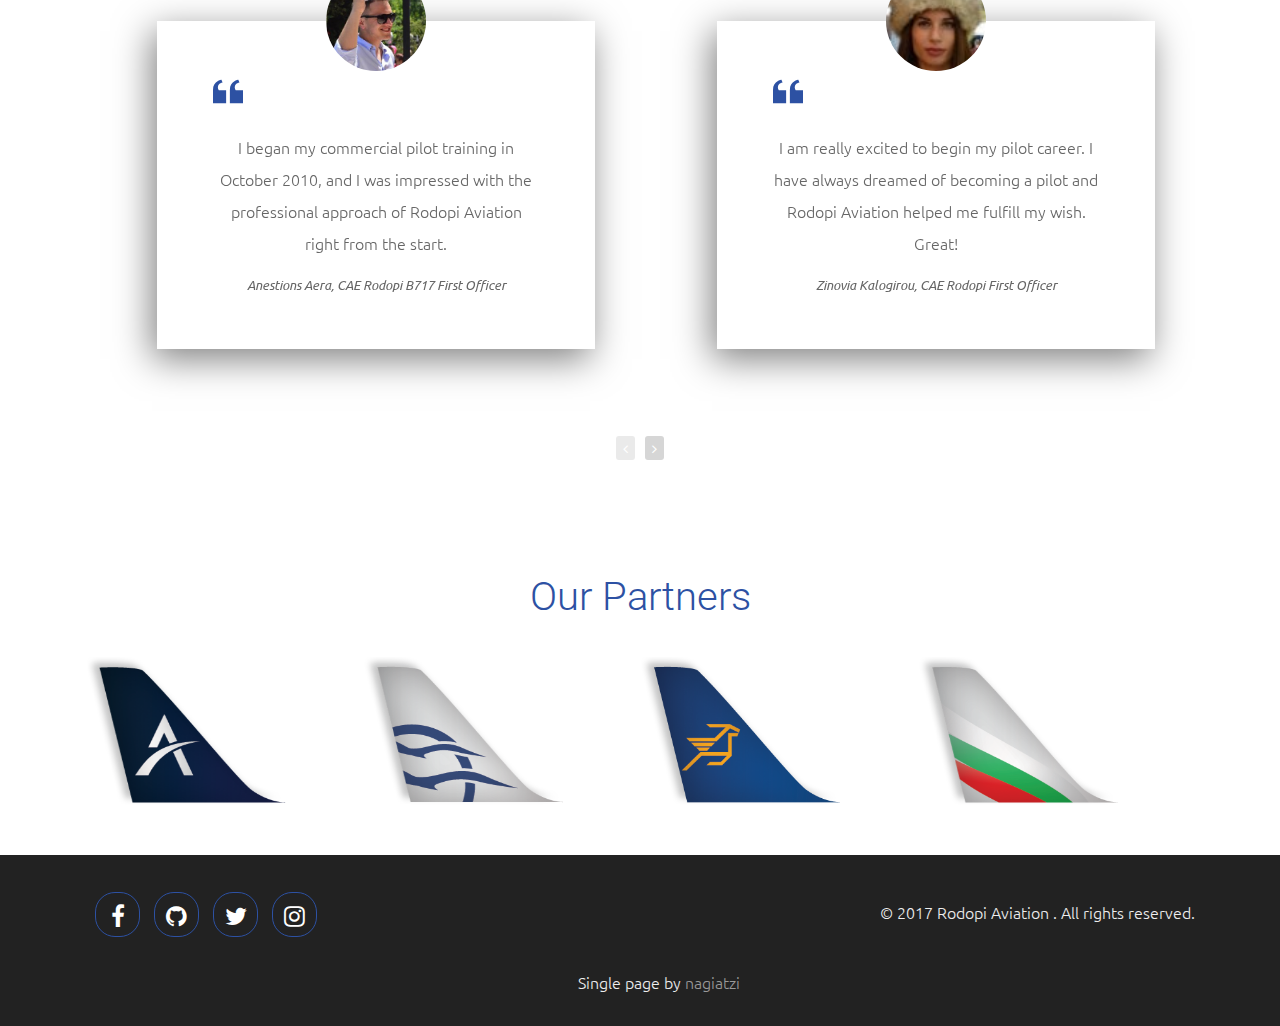
==== commit a60549f8: "css changed" ====
--- a/index.html
+++ b/index.html
@@ -5,12 +5,7 @@
     <meta name="viewport" content="width=device-width, initial-scale=1.0">
     <meta http-equiv="X-UA-Compatible" content="ie=edge">
     <title> Rodopi Aviation | Komotini </title>
-    <link rel="stylesheet" href="css/font-awesome.min.css">
-    <link rel="stylesheet" href="css/bootstrap.css">
-    <link rel="stylesheet" href="css/animate.css">
-    <link rel="stylesheet" href="css/magnific-popup.css">
-    <link rel="stylesheet" href="css/owl.carousel.css">
-    <link rel="stylesheet" href="css/owl.theme.default.css">
+    <link rel="stylesheet" href="css/cssbundle.css">
     <link rel="stylesheet" href="css/style.css">
 
     <link rel="icon" type="img/png" href="img/icon72.png">
--- a/css/cssbundle.css
+++ b/css/cssbundle.css
@@ -0,0 +1,9 @@
+@charset "UTF-8";.animated{-webkit-animation-duration:1s;animation-duration:1s;-webkit-animation-fill-mode:both;animation-fill-mode:both}.animated.hinge{-webkit-animation-duration:2s;animation-duration:2s}@-webkit-keyframes bounce{0%,20%,50%,80%,100%{-webkit-transform:translateY(0);transform:translateY(0)}40%{-webkit-transform:translateY(-30px);transform:translateY(-30px)}60%{-webkit-transform:translateY(-15px);transform:translateY(-15px)}}@keyframes bounce{0%,20%,50%,80%,100%{-webkit-transform:translateY(0);-ms-transform:translateY(0);transform:translateY(0)}40%{-webkit-transform:translateY(-30px);-ms-transform:translateY(-30px);transform:translateY(-30px)}60%{-webkit-transform:translateY(-15px);-ms-transform:translateY(-15px);transform:translateY(-15px)}}.bounce{-webkit-animation-name:bounce;animation-name:bounce}@-webkit-keyframes flash{0%,50%,100%{opacity:1}25%,75%{opacity:0}}@keyframes flash{0%,50%,100%{opacity:1}25%,75%{opacity:0}}.flash{-webkit-animation-name:flash;animation-name:flash}@-webkit-keyframes pulse{0%{-webkit-transform:scale(1);transform:scale(1)}50%{-webkit-transform:scale(1.1);transform:scale(1.1)}100%{-webkit-transform:scale(1);transform:scale(1)}}@keyframes pulse{0%{-webkit-transform:scale(1);-ms-transform:scale(1);transform:scale(1)}50%{-webkit-transform:scale(1.1);-ms-transform:scale(1.1);transform:scale(1.1)}100%{-webkit-transform:scale(1);-ms-transform:scale(1);transform:scale(1)}}.pulse{-webkit-animation-name:pulse;animation-name:pulse}@-webkit-keyframes shake{0%,100%{-webkit-transform:translateX(0);transform:translateX(0)}10%,30%,50%,70%,90%{-webkit-transform:translateX(-10px);transform:translateX(-10px)}20%,40%,60%,80%{-webkit-transform:translateX(10px);transform:translateX(10px)}}@keyframes shake{0%,100%{-webkit-transform:translateX(0);-ms-transform:translateX(0);transform:translateX(0)}10%,30%,50%,70%,90%{-webkit-transform:translateX(-10px);-ms-transform:translateX(-10px);transform:translateX(-10px)}20%,40%,60%,80%{-webkit-transform:translateX(10px);-ms-transform:translateX(10px);transform:translateX(10px)}}.shake{-webkit-animation-name:shake;animation-name:shake}@-webkit-keyframes swing{20%{-webkit-transform:rotate(15deg);transform:rotate(15deg)}40%{-webkit-transform:rotate(-10deg);transform:rotate(-10deg)}60%{-webkit-transform:rotate(5deg);transform:rotate(5deg)}80%{-webkit-transform:rotate(-5deg);transform:rotate(-5deg)}100%{-webkit-transform:rotate(0deg);transform:rotate(0deg)}}@keyframes swing{20%{-webkit-transform:rotate(15deg);-ms-transform:rotate(15deg);transform:rotate(15deg)}40%{-webkit-transform:rotate(-10deg);-ms-transform:rotate(-10deg);transform:rotate(-10deg)}60%{-webkit-transform:rotate(5deg);-ms-transform:rotate(5deg);transform:rotate(5deg)}80%{-webkit-transform:rotate(-5deg);-ms-transform:rotate(-5deg);transform:rotate(-5deg)}100%{-webkit-transform:rotate(0deg);-ms-transform:rotate(0deg);transform:rotate(0deg)}}.swing{-webkit-transform-origin:top center;-ms-transform-origin:top center;transform-origin:top center;-webkit-animation-name:swing;animation-name:swing}@-webkit-keyframes tada{0%{-webkit-transform:scale(1);transform:scale(1)}10%,20%{-webkit-transform:scale(0.9) rotate(-3deg);transform:scale(0.9) rotate(-3deg)}30%,50%,70%,90%{-webkit-transform:scale(1.1) rotate(3deg);transform:scale(1.1) rotate(3deg)}40%,60%,80%{-webkit-transform:scale(1.1) rotate(-3deg);transform:scale(1.1) rotate(-3deg)}100%{-webkit-transform:scale(1) rotate(0);transform:scale(1) rotate(0)}}@keyframes tada{0%{-webkit-transform:scale(1);-ms-transform:scale(1);transform:scale(1)}10%,20%{-webkit-transform:scale(0.9) rotate(-3deg);-ms-transform:scale(0.9) rotate(-3deg);transform:scale(0.9) rotate(-3deg)}30%,50%,70%,90%{-webkit-transform:scale(1.1) rotate(3deg);-ms-transform:scale(1.1) rotate(3deg);transform:scale(1.1) rotate(3deg)}40%,60%,80%{-webkit-transform:scale(1.1) rotate(-3deg);-ms-transform:scale(1.1) rotate(-3deg);transform:scale(1.1) rotate(-3deg)}100%{-webkit-transform:scale(1) rotate(0);-ms-transform:scale(1) rotate(0);transform:scale(1) rotate(0)}}.tada{-webkit-animation-name:tada;animation-name:tada}@-webkit-keyframes wobble{0%{-webkit-transform:translateX(0%);transform:translateX(0%)}15%{-webkit-transform:translateX(-25%) rotate(-5deg);transform:translateX(-25%) rotate(-5deg)}30%{-webkit-transform:translateX(20%) rotate(3deg);transform:translateX(20%) rotate(3deg)}45%{-webkit-transform:translateX(-15%) rotate(-3deg);transform:translateX(-15%) rotate(-3deg)}60%{-webkit-transform:translateX(10%) rotate(2deg);transform:translateX(10%) rotate(2deg)}75%{-webkit-transform:translateX(-5%) rotate(-1deg);transform:translateX(-5%) rotate(-1deg)}100%{-webkit-transform:translateX(0%);transform:translateX(0%)}}@keyframes wobble{0%{-webkit-transform:translateX(0%);-ms-transform:translateX(0%);transform:translateX(0%)}15%{-webkit-transform:translateX(-25%) rotate(-5deg);-ms-transform:translateX(-25%) rotate(-5deg);transform:translateX(-25%) rotate(-5deg)}30%{-webkit-transform:translateX(20%) rotate(3deg);-ms-transform:translateX(20%) rotate(3deg);transform:translateX(20%) rotate(3deg)}45%{-webkit-transform:translateX(-15%) rotate(-3deg);-ms-transform:translateX(-15%) rotate(-3deg);transform:translateX(-15%) rotate(-3deg)}60%{-webkit-transform:translateX(10%) rotate(2deg);-ms-transform:translateX(10%) rotate(2deg);transform:translateX(10%) rotate(2deg)}75%{-webkit-transform:translateX(-5%) rotate(-1deg);-ms-transform:translateX(-5%) rotate(-1deg);transform:translateX(-5%) rotate(-1deg)}100%{-webkit-transform:translateX(0%);-ms-transform:translateX(0%);transform:translateX(0%)}}.wobble{-webkit-animation-name:wobble;animation-name:wobble}@-webkit-keyframes bounceIn{0%{opacity:0;-webkit-transform:scale(.3);transform:scale(.3)}50%{opacity:1;-webkit-transform:scale(1.05);transform:scale(1.05)}70%{-webkit-transform:scale(.9);transform:scale(.9)}100%{-webkit-transform:scale(1);transform:scale(1)}}@keyframes bounceIn{0%{opacity:0;-webkit-transform:scale(.3);-ms-transform:scale(.3);transform:scale(.3)}50%{opacity:1;-webkit-transform:scale(1.05);-ms-transform:scale(1.05);transform:scale(1.05)}70%{-webkit-transform:scale(.9);-ms-transform:scale(.9);transform:scale(.9)}100%{-webkit-transform:scale(1);-ms-transform:scale(1);transform:scale(1)}}.bounceIn{-webkit-animation-name:bounceIn;animation-name:bounceIn}@-webkit-keyframes bounceInDown{0%{opacity:0;-webkit-transform:translateY(-2000px);transform:translateY(-2000px)}60%{opacity:1;-webkit-transform:translateY(30px);transform:translateY(30px)}80%{-webkit-transform:translateY(-10px);transform:translateY(-10px)}100%{-webkit-transform:translateY(0);transform:translateY(0)}}@keyframes bounceInDown{0%{opacity:0;-webkit-transform:translateY(-2000px);-ms-transform:translateY(-2000px);transform:translateY(-2000px)}60%{opacity:1;-webkit-transform:translateY(30px);-ms-transform:translateY(30px);transform:translateY(30px)}80%{-webkit-transform:translateY(-10px);-ms-transform:translateY(-10px);transform:translateY(-10px)}100%{-webkit-transform:translateY(0);-ms-transform:translateY(0);transform:translateY(0)}}.bounceInDown{-webkit-animation-name:bounceInDown;animation-name:bounceInDown}@-webkit-keyframes bounceInLeft{0%{opacity:0;-webkit-transform:translateX(-2000px);transform:translateX(-2000px)}60%{opacity:1;-webkit-transform:translateX(30px);transform:translateX(30px)}80%{-webkit-transform:translateX(-10px);transform:translateX(-10px)}100%{-webkit-transform:translateX(0);transform:translateX(0)}}@keyframes bounceInLeft{0%{opacity:0;-webkit-transform:translateX(-2000px);-ms-transform:translateX(-2000px);transform:translateX(-2000px)}60%{opacity:1;-webkit-transform:translateX(30px);-ms-transform:translateX(30px);transform:translateX(30px)}80%{-webkit-transform:translateX(-10px);-ms-transform:translateX(-10px);transform:translateX(-10px)}100%{-webkit-transform:translateX(0);-ms-transform:translateX(0);transform:translateX(0)}}.bounceInLeft{-webkit-animation-name:bounceInLeft;animation-name:bounceInLeft}@-webkit-keyframes bounceInRight{0%{opacity:0;-webkit-transform:translateX(2000px);transform:translateX(2000px)}60%{opacity:1;-webkit-transform:translateX(-30px);transform:translateX(-30px)}80%{-webkit-transform:translateX(10px);transform:translateX(10px)}100%{-webkit-transform:translateX(0);transform:translateX(0)}}@keyframes bounceInRight{0%{opacity:0;-webkit-transform:translateX(2000px);-ms-transform:translateX(2000px);transform:translateX(2000px)}60%{opacity:1;-webkit-transform:translateX(-30px);-ms-transform:translateX(-30px);transform:translateX(-30px)}80%{-webkit-transform:translateX(10px);-ms-transform:translateX(10px);transform:translateX(10px)}100%{-webkit-transform:translateX(0);-ms-transform:translateX(0);transform:translateX(0)}}.bounceInRight{-webkit-animation-name:bounceInRight;animation-name:bounceInRight}@-webkit-keyframes bounceInUp{0%{opacity:0;-webkit-transform:translateY(2000px);transform:translateY(2000px)}60%{opacity:1;-webkit-transform:translateY(-30px);transform:translateY(-30px)}80%{-webkit-transform:translateY(10px);transform:translateY(10px)}100%{-webkit-transform:translateY(0);transform:translateY(0)}}@keyframes bounceInUp{0%{opacity:0;-webkit-transform:translateY(2000px);-ms-transform:translateY(2000px);transform:translateY(2000px)}60%{opacity:1;-webkit-transform:translateY(-30px);-ms-transform:translateY(-30px);transform:translateY(-30px)}80%{-webkit-transform:translateY(10px);-ms-transform:translateY(10px);transform:translateY(10px)}100%{-webkit-transform:translateY(0);-ms-transform:translateY(0);transform:translateY(0)}}.bounceInUp{-webkit-animation-name:bounceInUp;animation-name:bounceInUp}@-webkit-keyframes bounceOut{0%{-webkit-transform:scale(1);transform:scale(1)}25%{-webkit-transform:scale(.95);transform:scale(.95)}50%{opacity:1;-webkit-transform:scale(1.1);transform:scale(1.1)}100%{opacity:0;-webkit-transform:scale(.3);transform:scale(.3)}}@keyframes bounceOut{0%{-webkit-transform:scale(1);-ms-transform:scale(1);transform:scale(1)}25%{-webkit-transform:scale(.95);-ms-transform:scale(.95);transform:scale(.95)}50%{opacity:1;-webkit-transform:scale(1.1);-ms-transform:scale(1.1);transform:scale(1.1)}100%{opacity:0;-webkit-transform:scale(.3);-ms-transform:scale(.3);transform:scale(.3)}}.bounceOut{-webkit-animation-name:bounceOut;animation-name:bounceOut}@-webkit-keyframes bounceOutDown{0%{-webkit-transform:translateY(0);transform:translateY(0)}20%{opacity:1;-webkit-transform:translateY(-20px);transform:translateY(-20px)}100%{opacity:0;-webkit-transform:translateY(2000px);transform:translateY(2000px)}}@keyframes bounceOutDown{0%{-webkit-transform:translateY(0);-ms-transform:translateY(0);transform:translateY(0)}20%{opacity:1;-webkit-transform:translateY(-20px);-ms-transform:translateY(-20px);transform:translateY(-20px)}100%{opacity:0;-webkit-transform:translateY(2000px);-ms-transform:translateY(2000px);transform:translateY(2000px)}}.bounceOutDown{-webkit-animation-name:bounceOutDown;animation-name:bounceOutDown}@-webkit-keyframes bounceOutLeft{0%{-webkit-transform:translateX(0);transform:translateX(0)}20%{opacity:1;-webkit-transform:translateX(20px);transform:translateX(20px)}100%{opacity:0;-webkit-transform:translateX(-2000px);transform:translateX(-2000px)}}@keyframes bounceOutLeft{0%{-webkit-transform:translateX(0);-ms-transform:translateX(0);transform:translateX(0)}20%{opacity:1;-webkit-transform:translateX(20px);-ms-transform:translateX(20px);transform:translateX(20px)}100%{opacity:0;-webkit-transform:translateX(-2000px);-ms-transform:translateX(-2000px);transform:translateX(-2000px)}}.bounceOutLeft{-webkit-animation-name:bounceOutLeft;animation-name:bounceOutLeft}@-webkit-keyframes bounceOutRight{0%{-webkit-transform:translateX(0);transform:translateX(0)}20%{opacity:1;-webkit-transform:translateX(-20px);transform:translateX(-20px)}100%{opacity:0;-webkit-transform:translateX(2000px);transform:translateX(2000px)}}@keyframes bounceOutRight{0%{-webkit-transform:translateX(0);-ms-transform:translateX(0);transform:translateX(0)}20%{opacity:1;-webkit-transform:translateX(-20px);-ms-transform:translateX(-20px);transform:translateX(-20px)}100%{opacity:0;-webkit-transform:translateX(2000px);-ms-transform:translateX(2000px);transform:translateX(2000px)}}.bounceOutRight{-webkit-animation-name:bounceOutRight;animation-name:bounceOutRight}@-webkit-keyframes bounceOutUp{0%{-webkit-transform:translateY(0);transform:translateY(0)}20%{opacity:1;-webkit-transform:translateY(20px);transform:translateY(20px)}100%{opacity:0;-webkit-transform:translateY(-2000px);transform:translateY(-2000px)}}@keyframes bounceOutUp{0%{-webkit-transform:translateY(0);-ms-transform:translateY(0);transform:translateY(0)}20%{opacity:1;-webkit-transform:translateY(20px);-ms-transform:translateY(20px);transform:translateY(20px)}100%{opacity:0;-webkit-transform:translateY(-2000px);-ms-transform:translateY(-2000px);transform:translateY(-2000px)}}.bounceOutUp{-webkit-animation-name:bounceOutUp;animation-name:bounceOutUp}@-webkit-keyframes fadeIn{0%{opacity:0}100%{opacity:1}}@keyframes fadeIn{0%{opacity:0}100%{opacity:1}}.fadeIn{-webkit-animation-name:fadeIn;animation-name:fadeIn}@-webkit-keyframes fadeInDown{0%{opacity:0;-webkit-transform:translateY(-20px);transform:translateY(-20px)}100%{opacity:1;-webkit-transform:translateY(0);transform:translateY(0)}}@keyframes fadeInDown{0%{opacity:0;-webkit-transform:translateY(-20px);-ms-transform:translateY(-20px);transform:translateY(-20px)}100%{opacity:1;-webkit-transform:translateY(0);-ms-transform:translateY(0);transform:translateY(0)}}.fadeInDown{-webkit-animation-name:fadeInDown;animation-name:fadeInDown}@-webkit-keyframes fadeInDownBig{0%{opacity:0;-webkit-transform:translateY(-2000px);transform:translateY(-2000px)}100%{opacity:1;-webkit-transform:translateY(0);transform:translateY(0)}}@keyframes fadeInDownBig{0%{opacity:0;-webkit-transform:translateY(-2000px);-ms-transform:translateY(-2000px);transform:translateY(-2000px)}100%{opacity:1;-webkit-transform:translateY(0);-ms-transform:translateY(0);transform:translateY(0)}}.fadeInDownBig{-webkit-animation-name:fadeInDownBig;animation-name:fadeInDownBig}@-webkit-keyframes fadeInLeft{0%{opacity:0;-webkit-transform:translateX(-20px);transform:translateX(-20px)}100%{opacity:1;-webkit-transform:translateX(0);transform:translateX(0)}}@keyframes fadeInLeft{0%{opacity:0;-webkit-transform:translateX(-20px);-ms-transform:translateX(-20px);transform:translateX(-20px)}100%{opacity:1;-webkit-transform:translateX(0);-ms-transform:translateX(0);transform:translateX(0)}}.fadeInLeft{-webkit-animation-name:fadeInLeft;animation-name:fadeInLeft}@-webkit-keyframes fadeInLeftBig{0%{opacity:0;-webkit-transform:translateX(-2000px);transform:translateX(-2000px)}100%{opacity:1;-webkit-transform:translateX(0);transform:translateX(0)}}@keyframes fadeInLeftBig{0%{opacity:0;-webkit-transform:translateX(-2000px);-ms-transform:translateX(-2000px);transform:translateX(-2000px)}100%{opacity:1;-webkit-transform:translateX(0);-ms-transform:translateX(0);transform:translateX(0)}}.fadeInLeftBig{-webkit-animation-name:fadeInLeftBig;animation-name:fadeInLeftBig}@-webkit-keyframes fadeInRight{0%{opacity:0;-webkit-transform:translateX(20px);transform:translateX(20px)}100%{opacity:1;-webkit-transform:translateX(0);transform:translateX(0)}}@keyframes fadeInRight{0%{opacity:0;-webkit-transform:translateX(20px);-ms-transform:translateX(20px);transform:translateX(20px)}100%{opacity:1;-webkit-transform:translateX(0);-ms-transform:translateX(0);transform:translateX(0)}}.fadeInRight{-webkit-animation-name:fadeInRight;animation-name:fadeInRight}@-webkit-keyframes fadeInRightBig{0%{opacity:0;-webkit-transform:translateX(2000px);transform:translateX(2000px)}100%{opacity:1;-webkit-transform:translateX(0);transform:translateX(0)}}@keyframes fadeInRightBig{0%{opacity:0;-webkit-transform:translateX(2000px);-ms-transform:translateX(2000px);transform:translateX(2000px)}100%{opacity:1;-webkit-transform:translateX(0);-ms-transform:translateX(0);transform:translateX(0)}}.fadeInRightBig{-webkit-animation-name:fadeInRightBig;animation-name:fadeInRightBig}@-webkit-keyframes fadeInUp{0%{opacity:0;-webkit-transform:translateY(20px);transform:translateY(20px)}100%{opacity:1;-webkit-transform:translateY(0);transform:translateY(0)}}@keyframes fadeInUp{0%{opacity:0;-webkit-transform:translateY(20px);-ms-transform:translateY(20px);transform:translateY(20px)}100%{opacity:1;-webkit-transform:translateY(0);-ms-transform:translateY(0);transform:translateY(0)}}.fadeInUp{-webkit-animation-name:fadeInUp;animation-name:fadeInUp}@-webkit-keyframes fadeInUpBig{0%{opacity:0;-webkit-transform:translateY(2000px);transform:translateY(2000px)}100%{opacity:1;-webkit-transform:translateY(0);transform:translateY(0)}}@keyframes fadeInUpBig{0%{opacity:0;-webkit-transform:translateY(2000px);-ms-transform:translateY(2000px);transform:translateY(2000px)}100%{opacity:1;-webkit-transform:translateY(0);-ms-transform:translateY(0);transform:translateY(0)}}.fadeInUpBig{-webkit-animation-name:fadeInUpBig;animation-name:fadeInUpBig}@-webkit-keyframes fadeOut{0%{opacity:1}100%{opacity:0}}@keyframes fadeOut{0%{opacity:1}100%{opacity:0}}.fadeOut{-webkit-animation-name:fadeOut;animation-name:fadeOut}@-webkit-keyframes fadeOutDown{0%{opacity:1;-webkit-transform:translateY(0);transform:translateY(0)}100%{opacity:0;-webkit-transform:translateY(20px);transform:translateY(20px)}}@keyframes fadeOutDown{0%{opacity:1;-webkit-transform:translateY(0);-ms-transform:translateY(0);transform:translateY(0)}100%{opacity:0;-webkit-transform:translateY(20px);-ms-transform:translateY(20px);transform:translateY(20px)}}.fadeOutDown{-webkit-animation-name:fadeOutDown;animation-name:fadeOutDown}@-webkit-keyframes fadeOutDownBig{0%{opacity:1;-webkit-transform:translateY(0);transform:translateY(0)}100%{opacity:0;-webkit-transform:translateY(2000px);transform:translateY(2000px)}}@keyframes fadeOutDownBig{0%{opacity:1;-webkit-transform:translateY(0);-ms-transform:translateY(0);transform:translateY(0)}100%{opacity:0;-webkit-transform:translateY(2000px);-ms-transform:translateY(2000px);transform:translateY(2000px)}}.fadeOutDownBig{-webkit-animation-name:fadeOutDownBig;animation-name:fadeOutDownBig}@-webkit-keyframes fadeOutLeft{0%{opacity:1;-webkit-transform:translateX(0);transform:translateX(0)}100%{opacity:0;-webkit-transform:translateX(-20px);transform:translateX(-20px)}}@keyframes fadeOutLeft{0%{opacity:1;-webkit-transform:translateX(0);-ms-transform:translateX(0);transform:translateX(0)}100%{opacity:0;-webkit-transform:translateX(-20px);-ms-transform:translateX(-20px);transform:translateX(-20px)}}.fadeOutLeft{-webkit-animation-name:fadeOutLeft;animation-name:fadeOutLeft}@-webkit-keyframes fadeOutLeftBig{0%{opacity:1;-webkit-transform:translateX(0);transform:translateX(0)}100%{opacity:0;-webkit-transform:translateX(-2000px);transform:translateX(-2000px)}}@keyframes fadeOutLeftBig{0%{opacity:1;-webkit-transform:translateX(0);-ms-transform:translateX(0);transform:translateX(0)}100%{opacity:0;-webkit-transform:translateX(-2000px);-ms-transform:translateX(-2000px);transform:translateX(-2000px)}}.fadeOutLeftBig{-webkit-animation-name:fadeOutLeftBig;animation-name:fadeOutLeftBig}@-webkit-keyframes fadeOutRight{0%{opacity:1;-webkit-transform:translateX(0);transform:translateX(0)}100%{opacity:0;-webkit-transform:translateX(20px);transform:translateX(20px)}}@keyframes fadeOutRight{0%{opacity:1;-webkit-transform:translateX(0);-ms-transform:translateX(0);transform:translateX(0)}100%{opacity:0;-webkit-transform:translateX(20px);-ms-transform:translateX(20px);transform:translateX(20px)}}.fadeOutRight{-webkit-animation-name:fadeOutRight;animation-name:fadeOutRight}@-webkit-keyframes fadeOutRightBig{0%{opacity:1;-webkit-transform:translateX(0);transform:translateX(0)}100%{opacity:0;-webkit-transform:translateX(2000px);transform:translateX(2000px)}}@keyframes fadeOutRightBig{0%{opacity:1;-webkit-transform:translateX(0);-ms-transform:translateX(0);transform:translateX(0)}100%{opacity:0;-webkit-transform:translateX(2000px);-ms-transform:translateX(2000px);transform:translateX(2000px)}}.fadeOutRightBig{-webkit-animation-name:fadeOutRightBig;animation-name:fadeOutRightBig}@-webkit-keyframes fadeOutUp{0%{opacity:1;-webkit-transform:translateY(0);transform:translateY(0)}100%{opacity:0;-webkit-transform:translateY(-20px);transform:translateY(-20px)}}@keyframes fadeOutUp{0%{opacity:1;-webkit-transform:translateY(0);-ms-transform:translateY(0);transform:translateY(0)}100%{opacity:0;-webkit-transform:translateY(-20px);-ms-transform:translateY(-20px);transform:translateY(-20px)}}.fadeOutUp{-webkit-animation-name:fadeOutUp;animation-name:fadeOutUp}@-webkit-keyframes fadeOutUpBig{0%{opacity:1;-webkit-transform:translateY(0);transform:translateY(0)}100%{opacity:0;-webkit-transform:translateY(-2000px);transform:translateY(-2000px)}}@keyframes fadeOutUpBig{0%{opacity:1;-webkit-transform:translateY(0);-ms-transform:translateY(0);transform:translateY(0)}100%{opacity:0;-webkit-transform:translateY(-2000px);-ms-transform:translateY(-2000px);transform:translateY(-2000px)}}.fadeOutUpBig{-webkit-animation-name:fadeOutUpBig;animation-name:fadeOutUpBig}@-webkit-keyframes flip{0%{-webkit-transform:perspective(400px) translateZ(0) rotateY(0) scale(1);transform:perspective(400px) translateZ(0) rotateY(0) scale(1);-webkit-animation-timing-function:ease-out;animation-timing-function:ease-out}40%{-webkit-transform:perspective(400px) translateZ(150px) rotateY(170deg) scale(1);transform:perspective(400px) translateZ(150px) rotateY(170deg) scale(1);-webkit-animation-timing-function:ease-out;animation-timing-function:ease-out}50%{-webkit-transform:perspective(400px) translateZ(150px) rotateY(190deg) scale(1);transform:perspective(400px) translateZ(150px) rotateY(190deg) scale(1);-webkit-animation-timing-function:ease-in;animation-timing-function:ease-in}80%{-webkit-transform:perspective(400px) translateZ(0) rotateY(360deg) scale(.95);transform:perspective(400px) translateZ(0) rotateY(360deg) scale(.95);-webkit-animation-timing-function:ease-in;animation-timing-function:ease-in}100%{-webkit-transform:perspective(400px) translateZ(0) rotateY(360deg) scale(1);transform:perspective(400px) translateZ(0) rotateY(360deg) scale(1);-webkit-animation-timing-function:ease-in;animation-timing-function:ease-in}}@keyframes flip{0%{-webkit-transform:perspective(400px) translateZ(0) rotateY(0) scale(1);-ms-transform:perspective(400px) translateZ(0) rotateY(0) scale(1);transform:perspective(400px) translateZ(0) rotateY(0) scale(1);-webkit-animation-timing-function:ease-out;animation-timing-function:ease-out}40%{-webkit-transform:perspective(400px) translateZ(150px) rotateY(170deg) scale(1);-ms-transform:perspective(400px) translateZ(150px) rotateY(170deg) scale(1);transform:perspective(400px) translateZ(150px) rotateY(170deg) scale(1);-webkit-animation-timing-function:ease-out;animation-timing-function:ease-out}50%{-webkit-transform:perspective(400px) translateZ(150px) rotateY(190deg) scale(1);-ms-transform:perspective(400px) translateZ(150px) rotateY(190deg) scale(1);transform:perspective(400px) translateZ(150px) rotateY(190deg) scale(1);-webkit-animation-timing-function:ease-in;animation-timing-function:ease-in}80%{-webkit-transform:perspective(400px) translateZ(0) rotateY(360deg) scale(.95);-ms-transform:perspective(400px) translateZ(0) rotateY(360deg) scale(.95);transform:perspective(400px) translateZ(0) rotateY(360deg) scale(.95);-webkit-animation-timing-function:ease-in;animation-timing-function:ease-in}100%{-webkit-transform:perspective(400px) translateZ(0) rotateY(360deg) scale(1);-ms-transform:perspective(400px) translateZ(0) rotateY(360deg) scale(1);transform:perspective(400px) translateZ(0) rotateY(360deg) scale(1);-webkit-animation-timing-function:ease-in;animation-timing-function:ease-in}}.animated.flip{-webkit-backface-visibility:visible;-ms-backface-visibility:visible;backface-visibility:visible;-webkit-animation-name:flip;animation-name:flip}@-webkit-keyframes flipInX{0%{-webkit-transform:perspective(400px) rotateX(90deg);transform:perspective(400px) rotateX(90deg);opacity:0}40%{-webkit-transform:perspective(400px) rotateX(-10deg);transform:perspective(400px) rotateX(-10deg)}70%{-webkit-transform:perspective(400px) rotateX(10deg);transform:perspective(400px) rotateX(10deg)}100%{-webkit-transform:perspective(400px) rotateX(0deg);transform:perspective(400px) rotateX(0deg);opacity:1}}@keyframes flipInX{0%{-webkit-transform:perspective(400px) rotateX(90deg);-ms-transform:perspective(400px) rotateX(90deg);transform:perspective(400px) rotateX(90deg);opacity:0}40%{-webkit-transform:perspective(400px) rotateX(-10deg);-ms-transform:perspective(400px) rotateX(-10deg);transform:perspective(400px) rotateX(-10deg)}70%{-webkit-transform:perspective(400px) rotateX(10deg);-ms-transform:perspective(400px) rotateX(10deg);transform:perspective(400px) rotateX(10deg)}100%{-webkit-transform:perspective(400px) rotateX(0deg);-ms-transform:perspective(400px) rotateX(0deg);transform:perspective(400px) rotateX(0deg);opacity:1}}.flipInX{-webkit-backface-visibility:visible!important;-ms-backface-visibility:visible!important;backface-visibility:visible!important;-webkit-animation-name:flipInX;animation-name:flipInX}@-webkit-keyframes flipInY{0%{-webkit-transform:perspective(400px) rotateY(90deg);transform:perspective(400px) rotateY(90deg);opacity:0}40%{-webkit-transform:perspective(400px) rotateY(-10deg);transform:perspective(400px) rotateY(-10deg)}70%{-webkit-transform:perspective(400px) rotateY(10deg);transform:perspective(400px) rotateY(10deg)}100%{-webkit-transform:perspective(400px) rotateY(0deg);transform:perspective(400px) rotateY(0deg);opacity:1}}@keyframes flipInY{0%{-webkit-transform:perspective(400px) rotateY(90deg);-ms-transform:perspective(400px) rotateY(90deg);transform:perspective(400px) rotateY(90deg);opacity:0}40%{-webkit-transform:perspective(400px) rotateY(-10deg);-ms-transform:perspective(400px) rotateY(-10deg);transform:perspective(400px) rotateY(-10deg)}70%{-webkit-transform:perspective(400px) rotateY(10deg);-ms-transform:perspective(400px) rotateY(10deg);transform:perspective(400px) rotateY(10deg)}100%{-webkit-transform:perspective(400px) rotateY(0deg);-ms-transform:perspective(400px) rotateY(0deg);transform:perspective(400px) rotateY(0deg);opacity:1}}.flipInY{-webkit-backface-visibility:visible!important;-ms-backface-visibility:visible!important;backface-visibility:visible!important;-webkit-animation-name:flipInY;animation-name:flipInY}@-webkit-keyframes flipOutX{0%{-webkit-transform:perspective(400px) rotateX(0deg);transform:perspective(400px) rotateX(0deg);opacity:1}100%{-webkit-transform:perspective(400px) rotateX(90deg);transform:perspective(400px) rotateX(90deg);opacity:0}}@keyframes flipOutX{0%{-webkit-transform:perspective(400px) rotateX(0deg);-ms-transform:perspective(400px) rotateX(0deg);transform:perspective(400px) rotateX(0deg);opacity:1}100%{-webkit-transform:perspective(400px) rotateX(90deg);-ms-transform:perspective(400px) rotateX(90deg);transform:perspective(400px) rotateX(90deg);opacity:0}}.flipOutX{-webkit-animation-name:flipOutX;animation-name:flipOutX;-webkit-backface-visibility:visible!important;-ms-backface-visibility:visible!important;backface-visibility:visible!important}@-webkit-keyframes flipOutY{0%{-webkit-transform:perspective(400px) rotateY(0deg);transform:perspective(400px) rotateY(0deg);opacity:1}100%{-webkit-transform:perspective(400px) rotateY(90deg);transform:perspective(400px) rotateY(90deg);opacity:0}}@keyframes flipOutY{0%{-webkit-transform:perspective(400px) rotateY(0deg);-ms-transform:perspective(400px) rotateY(0deg);transform:perspective(400px) rotateY(0deg);opacity:1}100%{-webkit-transform:perspective(400px) rotateY(90deg);-ms-transform:perspective(400px) rotateY(90deg);transform:perspective(400px) rotateY(90deg);opacity:0}}.flipOutY{-webkit-backface-visibility:visible!important;-ms-backface-visibility:visible!important;backface-visibility:visible!important;-webkit-animation-name:flipOutY;animation-name:flipOutY}@-webkit-keyframes lightSpeedIn{0%{-webkit-transform:translateX(100%) skewX(-30deg);transform:translateX(100%) skewX(-30deg);opacity:0}60%{-webkit-transform:translateX(-20%) skewX(30deg);transform:translateX(-20%) skewX(30deg);opacity:1}80%{-webkit-transform:translateX(0%) skewX(-15deg);transform:translateX(0%) skewX(-15deg);opacity:1}100%{-webkit-transform:translateX(0%) skewX(0deg);transform:translateX(0%) skewX(0deg);opacity:1}}@keyframes lightSpeedIn{0%{-webkit-transform:translateX(100%) skewX(-30deg);-ms-transform:translateX(100%) skewX(-30deg);transform:translateX(100%) skewX(-30deg);opacity:0}60%{-webkit-transform:translateX(-20%) skewX(30deg);-ms-transform:translateX(-20%) skewX(30deg);transform:translateX(-20%) skewX(30deg);opacity:1}80%{-webkit-transform:translateX(0%) skewX(-15deg);-ms-transform:translateX(0%) skewX(-15deg);transform:translateX(0%) skewX(-15deg);opacity:1}100%{-webkit-transform:translateX(0%) skewX(0deg);-ms-transform:translateX(0%) skewX(0deg);transform:translateX(0%) skewX(0deg);opacity:1}}.lightSpeedIn{-webkit-animation-name:lightSpeedIn;animation-name:lightSpeedIn;-webkit-animation-timing-function:ease-out;animation-timing-function:ease-out}@-webkit-keyframes lightSpeedOut{0%{-webkit-transform:translateX(0%) skewX(0deg);transform:translateX(0%) skewX(0deg);opacity:1}100%{-webkit-transform:translateX(100%) skewX(-30deg);transform:translateX(100%) skewX(-30deg);opacity:0}}@keyframes lightSpeedOut{0%{-webkit-transform:translateX(0%) skewX(0deg);-ms-transform:translateX(0%) skewX(0deg);transform:translateX(0%) skewX(0deg);opacity:1}100%{-webkit-transform:translateX(100%) skewX(-30deg);-ms-transform:translateX(100%) skewX(-30deg);transform:translateX(100%) skewX(-30deg);opacity:0}}.lightSpeedOut{-webkit-animation-name:lightSpeedOut;animation-name:lightSpeedOut;-webkit-animation-timing-function:ease-in;animation-timing-function:ease-in}@-webkit-keyframes rotateIn{0%{-webkit-transform-origin:center center;transform-origin:center center;-webkit-transform:rotate(-200deg);transform:rotate(-200deg);opacity:0}100%{-webkit-transform-origin:center center;transform-origin:center center;-webkit-transform:rotate(0);transform:rotate(0);opacity:1}}@keyframes rotateIn{0%{-webkit-transform-origin:center center;-ms-transform-origin:center center;transform-origin:center center;-webkit-transform:rotate(-200deg);-ms-transform:rotate(-200deg);transform:rotate(-200deg);opacity:0}100%{-webkit-transform-origin:center center;-ms-transform-origin:center center;transform-origin:center center;-webkit-transform:rotate(0);-ms-transform:rotate(0);transform:rotate(0);opacity:1}}.rotateIn{-webkit-animation-name:rotateIn;animation-name:rotateIn}@-webkit-keyframes rotateInDownLeft{0%{-webkit-transform-origin:left bottom;transform-origin:left bottom;-webkit-transform:rotate(-90deg);transform:rotate(-90deg);opacity:0}100%{-webkit-transform-origin:left bottom;transform-origin:left bottom;-webkit-transform:rotate(0);transform:rotate(0);opacity:1}}@keyframes rotateInDownLeft{0%{-webkit-transform-origin:left bottom;-ms-transform-origin:left bottom;transform-origin:left bottom;-webkit-transform:rotate(-90deg);-ms-transform:rotate(-90deg);transform:rotate(-90deg);opacity:0}100%{-webkit-transform-origin:left bottom;-ms-transform-origin:left bottom;transform-origin:left bottom;-webkit-transform:rotate(0);-ms-transform:rotate(0);transform:rotate(0);opacity:1}}.rotateInDownLeft{-webkit-animation-name:rotateInDownLeft;animation-name:rotateInDownLeft}@-webkit-keyframes rotateInDownRight{0%{-webkit-transform-origin:right bottom;transform-origin:right bottom;-webkit-transform:rotate(90deg);transform:rotate(90deg);opacity:0}100%{-webkit-transform-origin:right bottom;transform-origin:right bottom;-webkit-transform:rotate(0);transform:rotate(0);opacity:1}}@keyframes rotateInDownRight{0%{-webkit-transform-origin:right bottom;-ms-transform-origin:right bottom;transform-origin:right bottom;-webkit-transform:rotate(90deg);-ms-transform:rotate(90deg);transform:rotate(90deg);opacity:0}100%{-webkit-transform-origin:right bottom;-ms-transform-origin:right bottom;transform-origin:right bottom;-webkit-transform:rotate(0);-ms-transform:rotate(0);transform:rotate(0);opacity:1}}.rotateInDownRight{-webkit-animation-name:rotateInDownRight;animation-name:rotateInDownRight}@-webkit-keyframes rotateInUpLeft{0%{-webkit-transform-origin:left bottom;transform-origin:left bottom;-webkit-transform:rotate(90deg);transform:rotate(90deg);opacity:0}100%{-webkit-transform-origin:left bottom;transform-origin:left bottom;-webkit-transform:rotate(0);transform:rotate(0);opacity:1}}@keyframes rotateInUpLeft{0%{-webkit-transform-origin:left bottom;-ms-transform-origin:left bottom;transform-origin:left bottom;-webkit-transform:rotate(90deg);-ms-transform:rotate(90deg);transform:rotate(90deg);opacity:0}100%{-webkit-transform-origin:left bottom;-ms-transform-origin:left bottom;transform-origin:left bottom;-webkit-transform:rotate(0);-ms-transform:rotate(0);transform:rotate(0);opacity:1}}.rotateInUpLeft{-webkit-animation-name:rotateInUpLeft;animation-name:rotateInUpLeft}@-webkit-keyframes rotateInUpRight{0%{-webkit-transform-origin:right bottom;transform-origin:right bottom;-webkit-transform:rotate(-90deg);transform:rotate(-90deg);opacity:0}100%{-webkit-transform-origin:right bottom;transform-origin:right bottom;-webkit-transform:rotate(0);transform:rotate(0);opacity:1}}@keyframes rotateInUpRight{0%{-webkit-transform-origin:right bottom;-ms-transform-origin:right bottom;transform-origin:right bottom;-webkit-transform:rotate(-90deg);-ms-transform:rotate(-90deg);transform:rotate(-90deg);opacity:0}100%{-webkit-transform-origin:right bottom;-ms-transform-origin:right bottom;transform-origin:right bottom;-webkit-transform:rotate(0);-ms-transform:rotate(0);transform:rotate(0);opacity:1}}.rotateInUpRight{-webkit-animation-name:rotateInUpRight;animation-name:rotateInUpRight}@-webkit-keyframes rotateOut{0%{-webkit-transform-origin:center center;transform-origin:center center;-webkit-transform:rotate(0);transform:rotate(0);opacity:1}100%{-webkit-transform-origin:center center;transform-origin:center center;-webkit-transform:rotate(200deg);transform:rotate(200deg);opacity:0}}@keyframes rotateOut{0%{-webkit-transform-origin:center center;-ms-transform-origin:center center;transform-origin:center center;-webkit-transform:rotate(0);-ms-transform:rotate(0);transform:rotate(0);opacity:1}100%{-webkit-transform-origin:center center;-ms-transform-origin:center center;transform-origin:center center;-webkit-transform:rotate(200deg);-ms-transform:rotate(200deg);transform:rotate(200deg);opacity:0}}.rotateOut{-webkit-animation-name:rotateOut;animation-name:rotateOut}@-webkit-keyframes rotateOutDownLeft{0%{-webkit-transform-origin:left bottom;transform-origin:left bottom;-webkit-transform:rotate(0);transform:rotate(0);opacity:1}100%{-webkit-transform-origin:left bottom;transform-origin:left bottom;-webkit-transform:rotate(90deg);transform:rotate(90deg);opacity:0}}@keyframes rotateOutDownLeft{0%{-webkit-transform-origin:left bottom;-ms-transform-origin:left bottom;transform-origin:left bottom;-webkit-transform:rotate(0);-ms-transform:rotate(0);transform:rotate(0);opacity:1}100%{-webkit-transform-origin:left bottom;-ms-transform-origin:left bottom;transform-origin:left bottom;-webkit-transform:rotate(90deg);-ms-transform:rotate(90deg);transform:rotate(90deg);opacity:0}}.rotateOutDownLeft{-webkit-animation-name:rotateOutDownLeft;animation-name:rotateOutDownLeft}@-webkit-keyframes rotateOutDownRight{0%{-webkit-transform-origin:right bottom;transform-origin:right bottom;-webkit-transform:rotate(0);transform:rotate(0);opacity:1}100%{-webkit-transform-origin:right bottom;transform-origin:right bottom;-webkit-transform:rotate(-90deg);transform:rotate(-90deg);opacity:0}}@keyframes rotateOutDownRight{0%{-webkit-transform-origin:right bottom;-ms-transform-origin:right bottom;transform-origin:right bottom;-webkit-transform:rotate(0);-ms-transform:rotate(0);transform:rotate(0);opacity:1}100%{-webkit-transform-origin:right bottom;-ms-transform-origin:right bottom;transform-origin:right bottom;-webkit-transform:rotate(-90deg);-ms-transform:rotate(-90deg);transform:rotate(-90deg);opacity:0}}.rotateOutDownRight{-webkit-animation-name:rotateOutDownRight;animation-name:rotateOutDownRight}@-webkit-keyframes rotateOutUpLeft{0%{-webkit-transform-origin:left bottom;transform-origin:left bottom;-webkit-transform:rotate(0);transform:rotate(0);opacity:1}100%{-webkit-transform-origin:left bottom;transform-origin:left bottom;-webkit-transform:rotate(-90deg);transform:rotate(-90deg);opacity:0}}@keyframes rotateOutUpLeft{0%{-webkit-transform-origin:left bottom;-ms-transform-origin:left bottom;transform-origin:left bottom;-webkit-transform:rotate(0);-ms-transform:rotate(0);transform:rotate(0);opacity:1}100%{-webkit-transform-origin:left bottom;-ms-transform-origin:left bottom;transform-origin:left bottom;-webkit-transform:rotate(-90deg);-ms-transform:rotate(-90deg);transform:rotate(-90deg);opacity:0}}.rotateOutUpLeft{-webkit-animation-name:rotateOutUpLeft;animation-name:rotateOutUpLeft}@-webkit-keyframes rotateOutUpRight{0%{-webkit-transform-origin:right bottom;transform-origin:right bottom;-webkit-transform:rotate(0);transform:rotate(0);opacity:1}100%{-webkit-transform-origin:right bottom;transform-origin:right bottom;-webkit-transform:rotate(90deg);transform:rotate(90deg);opacity:0}}@keyframes rotateOutUpRight{0%{-webkit-transform-origin:right bottom;-ms-transform-origin:right bottom;transform-origin:right bottom;-webkit-transform:rotate(0);-ms-transform:rotate(0);transform:rotate(0);opacity:1}100%{-webkit-transform-origin:right bottom;-ms-transform-origin:right bottom;transform-origin:right bottom;-webkit-transform:rotate(90deg);-ms-transform:rotate(90deg);transform:rotate(90deg);opacity:0}}.rotateOutUpRight{-webkit-animation-name:rotateOutUpRight;animation-name:rotateOutUpRight}@-webkit-keyframes slideInDown{0%{opacity:0;-webkit-transform:translateY(-2000px);transform:translateY(-2000px)}100%{-webkit-transform:translateY(0);transform:translateY(0)}}@keyframes slideInDown{0%{opacity:0;-webkit-transform:translateY(-2000px);-ms-transform:translateY(-2000px);transform:translateY(-2000px)}100%{-webkit-transform:translateY(0);-ms-transform:translateY(0);transform:translateY(0)}}.slideInDown{-webkit-animation-name:slideInDown;animation-name:slideInDown}@-webkit-keyframes slideInLeft{0%{opacity:0;-webkit-transform:translateX(-2000px);transform:translateX(-2000px)}100%{-webkit-transform:translateX(0);transform:translateX(0)}}@keyframes slideInLeft{0%{opacity:0;-webkit-transform:translateX(-2000px);-ms-transform:translateX(-2000px);transform:translateX(-2000px)}100%{-webkit-transform:translateX(0);-ms-transform:translateX(0);transform:translateX(0)}}.slideInLeft{-webkit-animation-name:slideInLeft;animation-name:slideInLeft}@-webkit-keyframes slideInRight{0%{opacity:0;-webkit-transform:translateX(2000px);transform:translateX(2000px)}100%{-webkit-transform:translateX(0);transform:translateX(0)}}@keyframes slideInRight{0%{opacity:0;-webkit-transform:translateX(2000px);-ms-transform:translateX(2000px);transform:translateX(2000px)}100%{-webkit-transform:translateX(0);-ms-transform:translateX(0);transform:translateX(0)}}.slideInRight{-webkit-animation-name:slideInRight;animation-name:slideInRight}@-webkit-keyframes slideOutLeft{0%{-webkit-transform:translateX(0);transform:translateX(0)}100%{opacity:0;-webkit-transform:translateX(-2000px);transform:translateX(-2000px)}}@keyframes slideOutLeft{0%{-webkit-transform:translateX(0);-ms-transform:translateX(0);transform:translateX(0)}100%{opacity:0;-webkit-transform:translateX(-2000px);-ms-transform:translateX(-2000px);transform:translateX(-2000px)}}.slideOutLeft{-webkit-animation-name:slideOutLeft;animation-name:slideOutLeft}@-webkit-keyframes slideOutRight{0%{-webkit-transform:translateX(0);transform:translateX(0)}100%{opacity:0;-webkit-transform:translateX(2000px);transform:translateX(2000px)}}@keyframes slideOutRight{0%{-webkit-transform:translateX(0);-ms-transform:translateX(0);transform:translateX(0)}100%{opacity:0;-webkit-transform:translateX(2000px);-ms-transform:translateX(2000px);transform:translateX(2000px)}}.slideOutRight{-webkit-animation-name:slideOutRight;animation-name:slideOutRight}@-webkit-keyframes slideOutUp{0%{-webkit-transform:translateY(0);transform:translateY(0)}100%{opacity:0;-webkit-transform:translateY(-2000px);transform:translateY(-2000px)}}@keyframes slideOutUp{0%{-webkit-transform:translateY(0);-ms-transform:translateY(0);transform:translateY(0)}100%{opacity:0;-webkit-transform:translateY(-2000px);-ms-transform:translateY(-2000px);transform:translateY(-2000px)}}.slideOutUp{-webkit-animation-name:slideOutUp;animation-name:slideOutUp}@-webkit-keyframes hinge{0%{-webkit-transform:rotate(0);transform:rotate(0);-webkit-transform-origin:top left;transform-origin:top left;-webkit-animation-timing-function:ease-in-out;animation-timing-function:ease-in-out}20%,60%{-webkit-transform:rotate(80deg);transform:rotate(80deg);-webkit-transform-origin:top left;transform-origin:top left;-webkit-animation-timing-function:ease-in-out;animation-timing-function:ease-in-out}40%{-webkit-transform:rotate(60deg);transform:rotate(60deg);-webkit-transform-origin:top left;transform-origin:top left;-webkit-animation-timing-function:ease-in-out;animation-timing-function:ease-in-out}80%{-webkit-transform:rotate(60deg) translateY(0);transform:rotate(60deg) translateY(0);opacity:1;-webkit-transform-origin:top left;transform-origin:top left;-webkit-animation-timing-function:ease-in-out;animation-timing-function:ease-in-out}100%{-webkit-transform:translateY(700px);transform:translateY(700px);opacity:0}}@keyframes hinge{0%{-webkit-transform:rotate(0);-ms-transform:rotate(0);transform:rotate(0);-webkit-transform-origin:top left;-ms-transform-origin:top left;transform-origin:top left;-webkit-animation-timing-function:ease-in-out;animation-timing-function:ease-in-out}20%,60%{-webkit-transform:rotate(80deg);-ms-transform:rotate(80deg);transform:rotate(80deg);-webkit-transform-origin:top left;-ms-transform-origin:top left;transform-origin:top left;-webkit-animation-timing-function:ease-in-out;animation-timing-function:ease-in-out}40%{-webkit-transform:rotate(60deg);-ms-transform:rotate(60deg);transform:rotate(60deg);-webkit-transform-origin:top left;-ms-transform-origin:top left;transform-origin:top left;-webkit-animation-timing-function:ease-in-out;animation-timing-function:ease-in-out}80%{-webkit-transform:rotate(60deg) translateY(0);-ms-transform:rotate(60deg) translateY(0);transform:rotate(60deg) translateY(0);opacity:1;-webkit-transform-origin:top left;-ms-transform-origin:top left;transform-origin:top left;-webkit-animation-timing-function:ease-in-out;animation-timing-function:ease-in-out}100%{-webkit-transform:translateY(700px);-ms-transform:translateY(700px);transform:translateY(700px);opacity:0}}.hinge{-webkit-animation-name:hinge;animation-name:hinge}@-webkit-keyframes rollIn{0%{opacity:0;-webkit-transform:translateX(-100%) rotate(-120deg);transform:translateX(-100%) rotate(-120deg)}100%{opacity:1;-webkit-transform:translateX(0px) rotate(0deg);transform:translateX(0px) rotate(0deg)}}@keyframes rollIn{0%{opacity:0;-webkit-transform:translateX(-100%) rotate(-120deg);-ms-transform:translateX(-100%) rotate(-120deg);transform:translateX(-100%) rotate(-120deg)}100%{opacity:1;-webkit-transform:translateX(0px) rotate(0deg);-ms-transform:translateX(0px) rotate(0deg);transform:translateX(0px) rotate(0deg)}}.rollIn{-webkit-animation-name:rollIn;animation-name:rollIn}@-webkit-keyframes rollOut{0%{opacity:1;-webkit-transform:translateX(0px) rotate(0deg);transform:translateX(0px) rotate(0deg)}100%{opacity:0;-webkit-transform:translateX(100%) rotate(120deg);transform:translateX(100%) rotate(120deg)}}@keyframes rollOut{0%{opacity:1;-webkit-transform:translateX(0px) rotate(0deg);-ms-transform:translateX(0px) rotate(0deg);transform:translateX(0px) rotate(0deg)}100%{opacity:0;-webkit-transform:translateX(100%) rotate(120deg);-ms-transform:translateX(100%) rotate(120deg);transform:translateX(100%) rotate(120deg)}}.rollOut{-webkit-animation-name:rollOut;animation-name:rollOut}:root{--blue:#007bff;--indigo:#6610f2;--purple:#6f42c1;--pink:#e83e8c;--red:#dc3545;--orange:#fd7e14;--yellow:#ffc107;--green:#28a745;--teal:#20c997;--cyan:#17a2b8;--white:#fff;--gray:#868e96;--gray-dark:#343a40;--primary:#007bff;--secondary:#868e96;--success:#28a745;--info:#17a2b8;--warning:#ffc107;--danger:#dc3545;--light:#f8f9fa;--dark:#343a40;--breakpoint-xs:0;--breakpoint-sm:576px;--breakpoint-md:768px;--breakpoint-lg:992px;--breakpoint-xl:1200px;--font-family-sans-serif:-apple-system,BlinkMacSystemFont,"Segoe UI",Roboto,"Helvetica Neue",Arial,sans-serif,"Apple Color Emoji","Segoe UI Emoji","Segoe UI Symbol";--font-family-monospace:SFMono-Regular,Menlo,Monaco,Consolas,"Liberation Mono","Courier New",monospace}@media print{*,::before,::after{text-shadow:none!important;box-shadow:none!important}a,a:visited{text-decoration:underline}abbr[title]::after{content:" (" attr(title) ")"}pre{white-space:pre-wrap!important}pre,blockquote{border:1px solid #999;page-break-inside:avoid}thead{display:table-header-group}tr,img{page-break-inside:avoid}p,h2,h3{orphans:3;widows:3}h2,h3{page-break-after:avoid}.navbar{display:none}.badge{border:1px solid #000}.table{border-collapse:collapse!important}.table td,.table th{background-color:#fff!important}.table-bordered th,.table-bordered td{border:1px solid #ddd!important}}*,::before,::after{box-sizing:border-box}html{font-family:sans-serif;line-height:1.15;-webkit-text-size-adjust:100%;-ms-text-size-adjust:100%;-ms-overflow-style:scrollbar;-webkit-tap-highlight-color:transparent}article,aside,dialog,figcaption,figure,footer,header,hgroup,main,nav,section{display:block}body{margin:0;font-family:-apple-system,BlinkMacSystemFont,"Segoe UI",Roboto,"Helvetica Neue",Arial,sans-serif,"Apple Color Emoji","Segoe UI Emoji","Segoe UI Symbol";font-size:1rem;font-weight:400;line-height:1.5;color:#212529;text-align:left;background-color:#fff}[tabindex="-1"]:focus{outline:none!important}hr{box-sizing:content-box;height:0;overflow:visible}h1,h2,h3,h4,h5,h6{margin-top:0;margin-bottom:.5rem}p{margin-top:0;margin-bottom:1rem}abbr[title],abbr[data-original-title]{text-decoration:underline;text-decoration:underline dotted;cursor:help;border-bottom:0}address{margin-bottom:1rem;font-style:normal;line-height:inherit}ol,ul,dl{margin-top:0;margin-bottom:1rem}ol ol,ul ul,ol ul,ul ol{margin-bottom:0}dt{font-weight:700}dd{margin-bottom:.5rem;margin-left:0}blockquote{margin:0 0 1rem}dfn{font-style:italic}b,strong{font-weight:bolder}small{font-size:80%}sub,sup{position:relative;font-size:75%;line-height:0;vertical-align:baseline}sub{bottom:-.25em}sup{top:-.5em}a{color:#007bff;text-decoration:none;background-color:transparent;-webkit-text-decoration-skip:objects}a:hover{color:#0056b3;text-decoration:underline}a:not([href]):not([tabindex]){color:inherit;text-decoration:none}a:not([href]):not([tabindex]):focus,a:not([href]):not([tabindex]):hover{color:inherit;text-decoration:none}a:not([href]):not([tabindex]):focus{outline:0}pre,code,kbd,samp{font-family:monospace,monospace;font-size:1em}pre{margin-top:0;margin-bottom:1rem;overflow:auto;-ms-overflow-style:scrollbar}figure{margin:0 0 1rem}img{vertical-align:middle;border-style:none}svg:not(:root){overflow:hidden}a,area,button,[role="button"],input:not([type="range"]),label,select,summary,textarea{touch-action:manipulation}table{border-collapse:collapse}caption{padding-top:.75rem;padding-bottom:.75rem;color:#868e96;text-align:left;caption-side:bottom}th{text-align:inherit}label{display:inline-block;margin-bottom:.5rem}button{border-radius:0}button:focus{outline:1px dotted;outline:5px auto -webkit-focus-ring-color}input,button,select,optgroup,textarea{margin:0;font-family:inherit;font-size:inherit;line-height:inherit}button,input{overflow:visible}button,select{text-transform:none}button,html [type="button"],[type="reset"],[type="submit"]{-webkit-appearance:button}button::-moz-focus-inner,[type="button"]::-moz-focus-inner,[type="reset"]::-moz-focus-inner,[type="submit"]::-moz-focus-inner{padding:0;border-style:none}input[type="radio"],input[type="checkbox"]{box-sizing:border-box;padding:0}input[type="date"],input[type="time"],input[type="datetime-local"],input[type="month"]{-webkit-appearance:listbox}textarea{overflow:auto;resize:vertical}fieldset{min-width:0;padding:0;margin:0;border:0}legend{display:block;width:100%;max-width:100%;padding:0;margin-bottom:.5rem;font-size:1.5rem;line-height:inherit;color:inherit;white-space:normal}progress{vertical-align:baseline}[type="number"]::-webkit-inner-spin-button,[type="number"]::-webkit-outer-spin-button{height:auto}[type="search"]{outline-offset:-2px;-webkit-appearance:none}[type="search"]::-webkit-search-cancel-button,[type="search"]::-webkit-search-decoration{-webkit-appearance:none}::-webkit-file-upload-button{font:inherit;-webkit-appearance:button}output{display:inline-block}summary{display:list-item}template{display:none}[hidden]{display:none!important}h1,h2,h3,h4,h5,h6,.h1,.h2,.h3,.h4,.h5,.h6{margin-bottom:.5rem;font-family:inherit;font-weight:500;line-height:1.2;color:inherit}h1,.h1{font-size:2.5rem}h2,.h2{font-size:2rem}h3,.h3{font-size:1.75rem}h4,.h4{font-size:1.5rem}h5,.h5{font-size:1.25rem}h6,.h6{font-size:1rem}.lead{font-size:1.25rem;font-weight:300}.display-1{font-size:6rem;font-weight:300;line-height:1.2}.display-2{font-size:5.5rem;font-weight:300;line-height:1.2}.display-3{font-size:4.5rem;font-weight:300;line-height:1.2}.display-4{font-size:3.5rem;font-weight:300;line-height:1.2}hr{margin-top:1rem;margin-bottom:1rem;border:0;border-top:1px solid rgba(0,0,0,0.1)}small,.small{font-size:80%;font-weight:400}mark,.mark{padding:.2em;background-color:#fcf8e3}.list-unstyled{padding-left:0;list-style:none}.list-inline{padding-left:0;list-style:none}.list-inline-item{display:inline-block}.list-inline-item:not(:last-child){margin-right:5px}.initialism{font-size:90%;text-transform:uppercase}.blockquote{margin-bottom:1rem;font-size:1.25rem}.blockquote-footer{display:block;font-size:80%;color:#868e96}.blockquote-footer::before{content:"\2014 \00A0"}.img-fluid{max-width:100%;height:auto}.img-thumbnail{padding:.25rem;background-color:#fff;border:1px solid #ddd;border-radius:.25rem;transition:all .2s ease-in-out;max-width:100%;height:auto}.figure{display:inline-block}.figure-img{margin-bottom:.5rem;line-height:1}.figure-caption{font-size:90%;color:#868e96}code,kbd,pre,samp{font-family:"SFMono-Regular",Menlo,Monaco,Consolas,"Liberation Mono","Courier New",monospace}code{padding:.2rem .4rem;font-size:90%;color:#bd4147;background-color:#f8f9fa;border-radius:.25rem}a > code{padding:0;color:inherit;background-color:inherit}kbd{padding:.2rem .4rem;font-size:90%;color:#fff;background-color:#212529;border-radius:.2rem}kbd kbd{padding:0;font-size:100%;font-weight:700}pre{display:block;margin-top:0;margin-bottom:1rem;font-size:90%;color:#212529}pre code{padding:0;font-size:inherit;color:inherit;background-color:transparent;border-radius:0}.pre-scrollable{max-height:340px;overflow-y:scroll}.container{width:100%;padding-right:15px;padding-left:15px;margin-right:auto;margin-left:auto}@media (min-width: 576px){.container{max-width:540px}}@media (min-width: 768px){.container{max-width:720px}}@media (min-width: 992px){.container{max-width:960px}}@media (min-width: 1200px){.container{max-width:1140px}}.container-fluid{width:100%;padding-right:15px;padding-left:15px;margin-right:auto;margin-left:auto}.row{display:flex;flex-wrap:wrap;margin-right:-15px;margin-left:-15px}.no-gutters{margin-right:0;margin-left:0}.no-gutters > .col,.no-gutters > [class*="col-"]{padding-right:0;padding-left:0}.col-1,.col-2,.col-3,.col-4,.col-5,.col-6,.col-7,.col-8,.col-9,.col-10,.col-11,.col-12,.col,.col-auto,.col-sm-1,.col-sm-2,.col-sm-3,.col-sm-4,.col-sm-5,.col-sm-6,.col-sm-7,.col-sm-8,.col-sm-9,.col-sm-10,.col-sm-11,.col-sm-12,.col-sm,.col-sm-auto,.col-md-1,.col-md-2,.col-md-3,.col-md-4,.col-md-5,.col-md-6,.col-md-7,.col-md-8,.col-md-9,.col-md-10,.col-md-11,.col-md-12,.col-md,.col-md-auto,.col-lg-1,.col-lg-2,.col-lg-3,.col-lg-4,.col-lg-5,.col-lg-6,.col-lg-7,.col-lg-8,.col-lg-9,.col-lg-10,.col-lg-11,.col-lg-12,.col-lg,.col-lg-auto,.col-xl-1,.col-xl-2,.col-xl-3,.col-xl-4,.col-xl-5,.col-xl-6,.col-xl-7,.col-xl-8,.col-xl-9,.col-xl-10,.col-xl-11,.col-xl-12,.col-xl,.col-xl-auto{position:relative;width:100%;min-height:1px;padding-right:15px;padding-left:15px}.col{flex-basis:0;flex-grow:1;max-width:100%}.col-auto{flex:0 0 auto;width:auto;max-width:none}.col-1{flex:0 0 8.33333%;max-width:8.33333%}.col-2{flex:0 0 16.66667%;max-width:16.66667%}.col-3{flex:0 0 25%;max-width:25%}.col-4{flex:0 0 33.33333%;max-width:33.33333%}.col-5{flex:0 0 41.66667%;max-width:41.66667%}.col-6{flex:0 0 50%;max-width:50%}.col-7{flex:0 0 58.33333%;max-width:58.33333%}.col-8{flex:0 0 66.66667%;max-width:66.66667%}.col-9{flex:0 0 75%;max-width:75%}.col-10{flex:0 0 83.33333%;max-width:83.33333%}.col-11{flex:0 0 91.66667%;max-width:91.66667%}.col-12{flex:0 0 100%;max-width:100%}.order-first{order:-1}.order-1{order:1}.order-2{order:2}.order-3{order:3}.order-4{order:4}.order-5{order:5}.order-6{order:6}.order-7{order:7}.order-8{order:8}.order-9{order:9}.order-10{order:10}.order-11{order:11}.order-12{order:12}.offset-1{margin-left:8.33333%}.offset-2{margin-left:16.66667%}.offset-3{margin-left:25%}.offset-4{margin-left:33.33333%}.offset-5{margin-left:41.66667%}.offset-6{margin-left:50%}.offset-7{margin-left:58.33333%}.offset-8{margin-left:66.66667%}.offset-9{margin-left:75%}.offset-10{margin-left:83.33333%}.offset-11{margin-left:91.66667%}@media (min-width: 576px){.col-sm{flex-basis:0;flex-grow:1;max-width:100%}.col-sm-auto{flex:0 0 auto;width:auto;max-width:none}.col-sm-1{flex:0 0 8.33333%;max-width:8.33333%}.col-sm-2{flex:0 0 16.66667%;max-width:16.66667%}.col-sm-3{flex:0 0 25%;max-width:25%}.col-sm-4{flex:0 0 33.33333%;max-width:33.33333%}.col-sm-5{flex:0 0 41.66667%;max-width:41.66667%}.col-sm-6{flex:0 0 50%;max-width:50%}.col-sm-7{flex:0 0 58.33333%;max-width:58.33333%}.col-sm-8{flex:0 0 66.66667%;max-width:66.66667%}.col-sm-9{flex:0 0 75%;max-width:75%}.col-sm-10{flex:0 0 83.33333%;max-width:83.33333%}.col-sm-11{flex:0 0 91.66667%;max-width:91.66667%}.col-sm-12{flex:0 0 100%;max-width:100%}.order-sm-first{order:-1}.order-sm-1{order:1}.order-sm-2{order:2}.order-sm-3{order:3}.order-sm-4{order:4}.order-sm-5{order:5}.order-sm-6{order:6}.order-sm-7{order:7}.order-sm-8{order:8}.order-sm-9{order:9}.order-sm-10{order:10}.order-sm-11{order:11}.order-sm-12{order:12}.offset-sm-0{margin-left:0}.offset-sm-1{margin-left:8.33333%}.offset-sm-2{margin-left:16.66667%}.offset-sm-3{margin-left:25%}.offset-sm-4{margin-left:33.33333%}.offset-sm-5{margin-left:41.66667%}.offset-sm-6{margin-left:50%}.offset-sm-7{margin-left:58.33333%}.offset-sm-8{margin-left:66.66667%}.offset-sm-9{margin-left:75%}.offset-sm-10{margin-left:83.33333%}.offset-sm-11{margin-left:91.66667%}}@media (min-width: 768px){.col-md{flex-basis:0;flex-grow:1;max-width:100%}.col-md-auto{flex:0 0 auto;width:auto;max-width:none}.col-md-1{flex:0 0 8.33333%;max-width:8.33333%}.col-md-2{flex:0 0 16.66667%;max-width:16.66667%}.col-md-3{flex:0 0 25%;max-width:25%}.col-md-4{flex:0 0 33.33333%;max-width:33.33333%}.col-md-5{flex:0 0 41.66667%;max-width:41.66667%}.col-md-6{flex:0 0 50%;max-width:50%}.col-md-7{flex:0 0 58.33333%;max-width:58.33333%}.col-md-8{flex:0 0 66.66667%;max-width:66.66667%}.col-md-9{flex:0 0 75%;max-width:75%}.col-md-10{flex:0 0 83.33333%;max-width:83.33333%}.col-md-11{flex:0 0 91.66667%;max-width:91.66667%}.col-md-12{flex:0 0 100%;max-width:100%}.order-md-first{order:-1}.order-md-1{order:1}.order-md-2{order:2}.order-md-3{order:3}.order-md-4{order:4}.order-md-5{order:5}.order-md-6{order:6}.order-md-7{order:7}.order-md-8{order:8}.order-md-9{order:9}.order-md-10{order:10}.order-md-11{order:11}.order-md-12{order:12}.offset-md-0{margin-left:0}.offset-md-1{margin-left:8.33333%}.offset-md-2{margin-left:16.66667%}.offset-md-3{margin-left:25%}.offset-md-4{margin-left:33.33333%}.offset-md-5{margin-left:41.66667%}.offset-md-6{margin-left:50%}.offset-md-7{margin-left:58.33333%}.offset-md-8{margin-left:66.66667%}.offset-md-9{margin-left:75%}.offset-md-10{margin-left:83.33333%}.offset-md-11{margin-left:91.66667%}}@media (min-width: 992px){.col-lg{flex-basis:0;flex-grow:1;max-width:100%}.col-lg-auto{flex:0 0 auto;width:auto;max-width:none}.col-lg-1{flex:0 0 8.33333%;max-width:8.33333%}.col-lg-2{flex:0 0 16.66667%;max-width:16.66667%}.col-lg-3{flex:0 0 25%;max-width:25%}.col-lg-4{flex:0 0 33.33333%;max-width:33.33333%}.col-lg-5{flex:0 0 41.66667%;max-width:41.66667%}.col-lg-6{flex:0 0 50%;max-width:50%}.col-lg-7{flex:0 0 58.33333%;max-width:58.33333%}.col-lg-8{flex:0 0 66.66667%;max-width:66.66667%}.col-lg-9{flex:0 0 75%;max-width:75%}.col-lg-10{flex:0 0 83.33333%;max-width:83.33333%}.col-lg-11{flex:0 0 91.66667%;max-width:91.66667%}.col-lg-12{flex:0 0 100%;max-width:100%}.order-lg-first{order:-1}.order-lg-1{order:1}.order-lg-2{order:2}.order-lg-3{order:3}.order-lg-4{order:4}.order-lg-5{order:5}.order-lg-6{order:6}.order-lg-7{order:7}.order-lg-8{order:8}.order-lg-9{order:9}.order-lg-10{order:10}.order-lg-11{order:11}.order-lg-12{order:12}.offset-lg-0{margin-left:0}.offset-lg-1{margin-left:8.33333%}.offset-lg-2{margin-left:16.66667%}.offset-lg-3{margin-left:25%}.offset-lg-4{margin-left:33.33333%}.offset-lg-5{margin-left:41.66667%}.offset-lg-6{margin-left:50%}.offset-lg-7{margin-left:58.33333%}.offset-lg-8{margin-left:66.66667%}.offset-lg-9{margin-left:75%}.offset-lg-10{margin-left:83.33333%}.offset-lg-11{margin-left:91.66667%}}@media (min-width: 1200px){.col-xl{flex-basis:0;flex-grow:1;max-width:100%}.col-xl-auto{flex:0 0 auto;width:auto;max-width:none}.col-xl-1{flex:0 0 8.33333%;max-width:8.33333%}.col-xl-2{flex:0 0 16.66667%;max-width:16.66667%}.col-xl-3{flex:0 0 25%;max-width:25%}.col-xl-4{flex:0 0 33.33333%;max-width:33.33333%}.col-xl-5{flex:0 0 41.66667%;max-width:41.66667%}.col-xl-6{flex:0 0 50%;max-width:50%}.col-xl-7{flex:0 0 58.33333%;max-width:58.33333%}.col-xl-8{flex:0 0 66.66667%;max-width:66.66667%}.col-xl-9{flex:0 0 75%;max-width:75%}.col-xl-10{flex:0 0 83.33333%;max-width:83.33333%}.col-xl-11{flex:0 0 91.66667%;max-width:91.66667%}.col-xl-12{flex:0 0 100%;max-width:100%}.order-xl-first{order:-1}.order-xl-1{order:1}.order-xl-2{order:2}.order-xl-3{order:3}.order-xl-4{order:4}.order-xl-5{order:5}.order-xl-6{order:6}.order-xl-7{order:7}.order-xl-8{order:8}.order-xl-9{order:9}.order-xl-10{order:10}.order-xl-11{order:11}.order-xl-12{order:12}.offset-xl-0{margin-left:0}.offset-xl-1{margin-left:8.33333%}.offset-xl-2{margin-left:16.66667%}.offset-xl-3{margin-left:25%}.offset-xl-4{margin-left:33.33333%}.offset-xl-5{margin-left:41.66667%}.offset-xl-6{margin-left:50%}.offset-xl-7{margin-left:58.33333%}.offset-xl-8{margin-left:66.66667%}.offset-xl-9{margin-left:75%}.offset-xl-10{margin-left:83.33333%}.offset-xl-11{margin-left:91.66667%}}.table{width:100%;max-width:100%;margin-bottom:1rem;background-color:transparent}.table th,.table td{padding:.75rem;vertical-align:top;border-top:1px solid #e9ecef}.table thead th{vertical-align:bottom;border-bottom:2px solid #e9ecef}.table tbody + tbody{border-top:2px solid #e9ecef}.table .table{background-color:#fff}.table-sm th,.table-sm td{padding:.3rem}.table-bordered{border:1px solid #e9ecef}.table-bordered th,.table-bordered td{border:1px solid #e9ecef}.table-bordered thead th,.table-bordered thead td{border-bottom-width:2px}.table-striped tbody tr:nth-of-type(odd){background-color:rgba(0,0,0,0.05)}.table-hover tbody tr:hover{background-color:rgba(0,0,0,0.075)}.table-primary,.table-primary > th,.table-primary > td{background-color:#b8daff}.table-hover .table-primary:hover{background-color:#9fcdff}.table-hover .table-primary:hover > td,.table-hover .table-primary:hover > th{background-color:#9fcdff}.table-secondary,.table-secondary > th,.table-secondary > td{background-color:#dddfe2}.table-hover .table-secondary:hover{background-color:#cfd2d6}.table-hover .table-secondary:hover > td,.table-hover .table-secondary:hover > th{background-color:#cfd2d6}.table-success,.table-success > th,.table-success > td{background-color:#c3e6cb}.table-hover .table-success:hover{background-color:#b1dfbb}.table-hover .table-success:hover > td,.table-hover .table-success:hover > th{background-color:#b1dfbb}.table-info,.table-info > th,.table-info > td{background-color:#bee5eb}.table-hover .table-info:hover{background-color:#abdde5}.table-hover .table-info:hover > td,.table-hover .table-info:hover > th{background-color:#abdde5}.table-warning,.table-warning > th,.table-warning > td{background-color:#ffeeba}.table-hover .table-warning:hover{background-color:#ffe8a1}.table-hover .table-warning:hover > td,.table-hover .table-warning:hover > th{background-color:#ffe8a1}.table-danger,.table-danger > th,.table-danger > td{background-color:#f5c6cb}.table-hover .table-danger:hover{background-color:#f1b0b7}.table-hover .table-danger:hover > td,.table-hover .table-danger:hover > th{background-color:#f1b0b7}.table-light,.table-light > th,.table-light > td{background-color:#fdfdfe}.table-hover .table-light:hover{background-color:#ececf6}.table-hover .table-light:hover > td,.table-hover .table-light:hover > th{background-color:#ececf6}.table-dark,.table-dark > th,.table-dark > td{background-color:#c6c8ca}.table-hover .table-dark:hover{background-color:#b9bbbe}.table-hover .table-dark:hover > td,.table-hover .table-dark:hover > th{background-color:#b9bbbe}.table-active,.table-active > th,.table-active > td{background-color:rgba(0,0,0,0.075)}.table-hover .table-active:hover{background-color:rgba(0,0,0,0.075)}.table-hover .table-active:hover > td,.table-hover .table-active:hover > th{background-color:rgba(0,0,0,0.075)}.table .thead-dark th{color:#fff;background-color:#212529;border-color:#32383e}.table .thead-light th{color:#495057;background-color:#e9ecef;border-color:#e9ecef}.table-dark{color:#fff;background-color:#212529}.table-dark th,.table-dark td,.table-dark thead th{border-color:#32383e}.table-dark.table-bordered{border:0}.table-dark.table-striped tbody tr:nth-of-type(odd){background-color:rgba(255,255,255,0.05)}.table-dark.table-hover tbody tr:hover{background-color:rgba(255,255,255,0.075)}@media (max-width: 575px){.table-responsive-sm{display:block;width:100%;overflow-x:auto;-webkit-overflow-scrolling:touch;-ms-overflow-style:-ms-autohiding-scrollbar}.table-responsive-sm.table-bordered{border:0}}@media (max-width: 767px){.table-responsive-md{display:block;width:100%;overflow-x:auto;-webkit-overflow-scrolling:touch;-ms-overflow-style:-ms-autohiding-scrollbar}.table-responsive-md.table-bordered{border:0}}@media (max-width: 991px){.table-responsive-lg{display:block;width:100%;overflow-x:auto;-webkit-overflow-scrolling:touch;-ms-overflow-style:-ms-autohiding-scrollbar}.table-responsive-lg.table-bordered{border:0}}@media (max-width: 1199px){.table-responsive-xl{display:block;width:100%;overflow-x:auto;-webkit-overflow-scrolling:touch;-ms-overflow-style:-ms-autohiding-scrollbar}.table-responsive-xl.table-bordered{border:0}}.table-responsive{display:block;width:100%;overflow-x:auto;-webkit-overflow-scrolling:touch;-ms-overflow-style:-ms-autohiding-scrollbar}.table-responsive.table-bordered{border:0}.form-control{display:block;width:100%;padding:.375rem .75rem;font-size:1rem;line-height:1.5;color:#495057;background-color:#fff;background-image:none;background-clip:padding-box;border:1px solid #ced4da;border-radius:.25rem;transition:border-color ease-in-out 0.15s,box-shadow ease-in-out .15s}.form-control::-ms-expand{background-color:transparent;border:0}.form-control:focus{color:#495057;background-color:#fff;border-color:#80bdff;outline:none;box-shadow:0 0 0 .2rem rgba(0,123,255,0.25)}.form-control::placeholder{color:#868e96;opacity:1}.form-control:disabled,.form-control[readonly]{background-color:#e9ecef;opacity:1}select.form-control:not([size]):not([multiple]){height:calc(2.25rem + 2px)}select.form-control:focus::-ms-value{color:#495057;background-color:#fff}.form-control-file,.form-control-range{display:block}.col-form-label{padding-top:calc(0.375rem + 1px);padding-bottom:calc(0.375rem + 1px);margin-bottom:0;line-height:1.5}.col-form-label-lg{padding-top:calc(0.5rem + 1px);padding-bottom:calc(0.5rem + 1px);font-size:1.25rem;line-height:1.5}.col-form-label-sm{padding-top:calc(0.25rem + 1px);padding-bottom:calc(0.25rem + 1px);font-size:.875rem;line-height:1.5}.col-form-legend{padding-top:.375rem;padding-bottom:.375rem;margin-bottom:0;font-size:1rem}.form-control-plaintext{padding-top:.375rem;padding-bottom:.375rem;margin-bottom:0;line-height:1.5;background-color:transparent;border:solid transparent;border-width:1px 0}.form-control-plaintext.form-control-sm,.input-group-sm > .form-control-plaintext.form-control,.input-group-sm > .form-control-plaintext.input-group-addon,.input-group-sm > .input-group-btn > .form-control-plaintext.btn,.form-control-plaintext.form-control-lg,.input-group-lg > .form-control-plaintext.form-control,.input-group-lg > .form-control-plaintext.input-group-addon,.input-group-lg > .input-group-btn > .form-control-plaintext.btn{padding-right:0;padding-left:0}.form-control-sm,.input-group-sm > .form-control,.input-group-sm > .input-group-addon,.input-group-sm > .input-group-btn > .btn{padding:.25rem .5rem;font-size:.875rem;line-height:1.5;border-radius:.2rem}select.form-control-sm:not([size]):not([multiple]),.input-group-sm > select.form-control:not([size]):not([multiple]),.input-group-sm > select.input-group-addon:not([size]):not([multiple]),.input-group-sm > .input-group-btn > select.btn:not([size]):not([multiple]){height:calc(1.8125rem + 2px)}.form-control-lg,.input-group-lg > .form-control,.input-group-lg > .input-group-addon,.input-group-lg > .input-group-btn > .btn{padding:.5rem 1rem;font-size:1.25rem;line-height:1.5;border-radius:.3rem}select.form-control-lg:not([size]):not([multiple]),.input-group-lg > select.form-control:not([size]):not([multiple]),.input-group-lg > select.input-group-addon:not([size]):not([multiple]),.input-group-lg > .input-group-btn > select.btn:not([size]):not([multiple]){height:calc(2.875rem + 2px)}.form-group{margin-bottom:1rem}.form-text{display:block;margin-top:.25rem}.form-row{display:flex;flex-wrap:wrap;margin-right:-5px;margin-left:-5px}.form-row > .col,.form-row > [class*="col-"]{padding-right:5px;padding-left:5px}.form-check{position:relative;display:block;margin-bottom:.5rem}.form-check.disabled .form-check-label{color:#868e96}.form-check-label{padding-left:1.25rem;margin-bottom:0}.form-check-input{position:absolute;margin-top:.25rem;margin-left:-1.25rem}.form-check-inline{display:inline-block;margin-right:.75rem}.form-check-inline .form-check-label{vertical-align:middle}.valid-feedback{display:none;margin-top:.25rem;font-size:.875rem;color:#28a745}.valid-tooltip{position:absolute;top:100%;z-index:5;display:none;width:250px;padding:.5rem;margin-top:.1rem;font-size:.875rem;line-height:1;color:#fff;background-color:rgba(40,167,69,0.8);border-radius:.2rem}.was-validated .form-control:valid,.form-control.is-valid,.was-validated
+.custom-select:valid,.custom-select.is-valid{border-color:#28a745}.was-validated .form-control:valid:focus,.form-control.is-valid:focus,.was-validated
+.custom-select:valid:focus,.custom-select.is-valid:focus{box-shadow:0 0 0 .2rem rgba(40,167,69,0.25)}.was-validated .form-control:valid ~ .valid-feedback,.was-validated .form-control:valid ~ .valid-tooltip,.form-control.is-valid ~ .valid-feedback,.form-control.is-valid ~ .valid-tooltip,.was-validated
+.custom-select:valid ~ .valid-feedback,.was-validated
+.custom-select:valid ~ .valid-tooltip,.custom-select.is-valid ~ .valid-feedback,.custom-select.is-valid ~ .valid-tooltip{display:block}.was-validated .form-check-input:valid + .form-check-label,.form-check-input.is-valid + .form-check-label{color:#28a745}.was-validated .custom-control-input:valid ~ .custom-control-indicator,.custom-control-input.is-valid ~ .custom-control-indicator{background-color:rgba(40,167,69,0.25)}.was-validated .custom-control-input:valid ~ .custom-control-description,.custom-control-input.is-valid ~ .custom-control-description{color:#28a745}.was-validated .custom-file-input:valid ~ .custom-file-control,.custom-file-input.is-valid ~ .custom-file-control{border-color:#28a745}.was-validated .custom-file-input:valid ~ .custom-file-control::before,.custom-file-input.is-valid ~ .custom-file-control::before{border-color:inherit}.was-validated .custom-file-input:valid:focus,.custom-file-input.is-valid:focus{box-shadow:0 0 0 .2rem rgba(40,167,69,0.25)}.invalid-feedback{display:none;margin-top:.25rem;font-size:.875rem;color:#dc3545}.invalid-tooltip{position:absolute;top:100%;z-index:5;display:none;width:250px;padding:.5rem;margin-top:.1rem;font-size:.875rem;line-height:1;color:#fff;background-color:rgba(220,53,69,0.8);border-radius:.2rem}.was-validated .form-control:invalid,.form-control.is-invalid,.was-validated
+.custom-select:invalid,.custom-select.is-invalid{border-color:#dc3545}.was-validated .form-control:invalid:focus,.form-control.is-invalid:focus,.was-validated
+.custom-select:invalid:focus,.custom-select.is-invalid:focus{box-shadow:0 0 0 .2rem rgba(220,53,69,0.25)}.was-validated .form-control:invalid ~ .invalid-feedback,.was-validated .form-control:invalid ~ .invalid-tooltip,.form-control.is-invalid ~ .invalid-feedback,.form-control.is-invalid ~ .invalid-tooltip,.was-validated
+.custom-select:invalid ~ .invalid-feedback,.was-validated
+.custom-select:invalid ~ .invalid-tooltip,.custom-select.is-invalid ~ .invalid-feedback,.custom-select.is-invalid ~ .invalid-tooltip{display:block}.was-validated .form-check-input:invalid + .form-check-label,.form-check-input.is-invalid + .form-check-label{color:#dc3545}.was-validated .custom-control-input:invalid ~ .custom-control-indicator,.custom-control-input.is-invalid ~ .custom-control-indicator{background-color:rgba(220,53,69,0.25)}.was-validated .custom-control-input:invalid ~ .custom-control-description,.custom-control-input.is-invalid ~ .custom-control-description{color:#dc3545}.was-validated .custom-file-input:invalid ~ .custom-file-control,.custom-file-input.is-invalid ~ .custom-file-control{border-color:#dc3545}.was-validated .custom-file-input:invalid ~ .custom-file-control::before,.custom-file-input.is-invalid ~ .custom-file-control::before{border-color:inherit}.was-validated .custom-file-input:invalid:focus,.custom-file-input.is-invalid:focus{box-shadow:0 0 0 .2rem rgba(220,53,69,0.25)}.form-inline{display:flex;flex-flow:row wrap;align-items:center}.form-inline .form-check{width:100%}@media (min-width: 576px){.form-inline label{display:flex;align-items:center;justify-content:center;margin-bottom:0}.form-inline .form-group{display:flex;flex:0 0 auto;flex-flow:row wrap;align-items:center;margin-bottom:0}.form-inline .form-control{display:inline-block;width:auto;vertical-align:middle}.form-inline .form-control-plaintext{display:inline-block}.form-inline .input-group{width:auto}.form-inline .form-check{display:flex;align-items:center;justify-content:center;width:auto;margin-top:0;margin-bottom:0}.form-inline .form-check-label{padding-left:0}.form-inline .form-check-input{position:relative;margin-top:0;margin-right:.25rem;margin-left:0}.form-inline .custom-control{display:flex;align-items:center;justify-content:center;padding-left:0}.form-inline .custom-control-indicator{position:static;display:inline-block;margin-right:.25rem;vertical-align:text-bottom}.form-inline .has-feedback .form-control-feedback{top:0}}.btn{display:inline-block;font-weight:400;text-align:center;white-space:nowrap;vertical-align:middle;user-select:none;border:1px solid transparent;padding:.375rem .75rem;font-size:1rem;line-height:1.5;border-radius:.25rem;transition:background-color .15s ease-in-out,border-color .15s ease-in-out,box-shadow .15s ease-in-out}.btn:focus,.btn:hover{text-decoration:none}.btn:focus,.btn.focus{outline:0;box-shadow:0 0 0 .2rem rgba(0,123,255,0.25)}.btn.disabled,.btn:disabled{opacity:.65}.btn:not([disabled]):not(.disabled):active,.btn:not([disabled]):not(.disabled).active{background-image:none}a.btn.disabled,fieldset[disabled] a.btn{pointer-events:none}.btn-primary{color:#fff;background-color:#007bff;border-color:#007bff}.btn-primary:hover{color:#fff;background-color:#0069d9;border-color:#0062cc}.btn-primary:focus,.btn-primary.focus{box-shadow:0 0 0 .2rem rgba(0,123,255,0.5)}.btn-primary.disabled,.btn-primary:disabled{background-color:#007bff;border-color:#007bff}.btn-primary:not([disabled]):not(.disabled):active,.btn-primary:not([disabled]):not(.disabled).active,.show > .btn-primary.dropdown-toggle{color:#fff;background-color:#0062cc;border-color:#005cbf;box-shadow:0 0 0 .2rem rgba(0,123,255,0.5)}.btn-secondary{color:#fff;background-color:#868e96;border-color:#868e96}.btn-secondary:hover{color:#fff;background-color:#727b84;border-color:#6c757d}.btn-secondary:focus,.btn-secondary.focus{box-shadow:0 0 0 .2rem rgba(134,142,150,0.5)}.btn-secondary.disabled,.btn-secondary:disabled{background-color:#868e96;border-color:#868e96}.btn-secondary:not([disabled]):not(.disabled):active,.btn-secondary:not([disabled]):not(.disabled).active,.show > .btn-secondary.dropdown-toggle{color:#fff;background-color:#6c757d;border-color:#666e76;box-shadow:0 0 0 .2rem rgba(134,142,150,0.5)}.btn-success{color:#fff;background-color:#28a745;border-color:#28a745}.btn-success:hover{color:#fff;background-color:#218838;border-color:#1e7e34}.btn-success:focus,.btn-success.focus{box-shadow:0 0 0 .2rem rgba(40,167,69,0.5)}.btn-success.disabled,.btn-success:disabled{background-color:#28a745;border-color:#28a745}.btn-success:not([disabled]):not(.disabled):active,.btn-success:not([disabled]):not(.disabled).active,.show > .btn-success.dropdown-toggle{color:#fff;background-color:#1e7e34;border-color:#1c7430;box-shadow:0 0 0 .2rem rgba(40,167,69,0.5)}.btn-info{color:#fff;background-color:#17a2b8;border-color:#17a2b8}.btn-info:hover{color:#fff;background-color:#138496;border-color:#117a8b}.btn-info:focus,.btn-info.focus{box-shadow:0 0 0 .2rem rgba(23,162,184,0.5)}.btn-info.disabled,.btn-info:disabled{background-color:#17a2b8;border-color:#17a2b8}.btn-info:not([disabled]):not(.disabled):active,.btn-info:not([disabled]):not(.disabled).active,.show > .btn-info.dropdown-toggle{color:#fff;background-color:#117a8b;border-color:#10707f;box-shadow:0 0 0 .2rem rgba(23,162,184,0.5)}.btn-warning{color:#111;background-color:#ffc107;border-color:#ffc107}.btn-warning:hover{color:#111;background-color:#e0a800;border-color:#d39e00}.btn-warning:focus,.btn-warning.focus{box-shadow:0 0 0 .2rem rgba(255,193,7,0.5)}.btn-warning.disabled,.btn-warning:disabled{background-color:#ffc107;border-color:#ffc107}.btn-warning:not([disabled]):not(.disabled):active,.btn-warning:not([disabled]):not(.disabled).active,.show > .btn-warning.dropdown-toggle{color:#111;background-color:#d39e00;border-color:#c69500;box-shadow:0 0 0 .2rem rgba(255,193,7,0.5)}.btn-danger{color:#fff;background-color:#dc3545;border-color:#dc3545}.btn-danger:hover{color:#fff;background-color:#c82333;border-color:#bd2130}.btn-danger:focus,.btn-danger.focus{box-shadow:0 0 0 .2rem rgba(220,53,69,0.5)}.btn-danger.disabled,.btn-danger:disabled{background-color:#dc3545;border-color:#dc3545}.btn-danger:not([disabled]):not(.disabled):active,.btn-danger:not([disabled]):not(.disabled).active,.show > .btn-danger.dropdown-toggle{color:#fff;background-color:#bd2130;border-color:#b21f2d;box-shadow:0 0 0 .2rem rgba(220,53,69,0.5)}.btn-light{color:#111;background-color:#f8f9fa;border-color:#f8f9fa}.btn-light:hover{color:#111;background-color:#e2e6ea;border-color:#dae0e5}.btn-light:focus,.btn-light.focus{box-shadow:0 0 0 .2rem rgba(248,249,250,0.5)}.btn-light.disabled,.btn-light:disabled{background-color:#f8f9fa;border-color:#f8f9fa}.btn-light:not([disabled]):not(.disabled):active,.btn-light:not([disabled]):not(.disabled).active,.show > .btn-light.dropdown-toggle{color:#111;background-color:#dae0e5;border-color:#d3d9df;box-shadow:0 0 0 .2rem rgba(248,249,250,0.5)}.btn-dark{color:#fff;background-color:#343a40;border-color:#343a40}.btn-dark:hover{color:#fff;background-color:#23272b;border-color:#1d2124}.btn-dark:focus,.btn-dark.focus{box-shadow:0 0 0 .2rem rgba(52,58,64,0.5)}.btn-dark.disabled,.btn-dark:disabled{background-color:#343a40;border-color:#343a40}.btn-dark:not([disabled]):not(.disabled):active,.btn-dark:not([disabled]):not(.disabled).active,.show > .btn-dark.dropdown-toggle{color:#fff;background-color:#1d2124;border-color:#171a1d;box-shadow:0 0 0 .2rem rgba(52,58,64,0.5)}.btn-outline-primary{color:#007bff;background-color:transparent;background-image:none;border-color:#007bff}.btn-outline-primary:hover{color:#fff;background-color:#007bff;border-color:#007bff}.btn-outline-primary:focus,.btn-outline-primary.focus{box-shadow:0 0 0 .2rem rgba(0,123,255,0.5)}.btn-outline-primary.disabled,.btn-outline-primary:disabled{color:#007bff;background-color:transparent}.btn-outline-primary:not([disabled]):not(.disabled):active,.btn-outline-primary:not([disabled]):not(.disabled).active,.show > .btn-outline-primary.dropdown-toggle{color:#fff;background-color:#007bff;border-color:#007bff;box-shadow:0 0 0 .2rem rgba(0,123,255,0.5)}.btn-outline-secondary{color:#868e96;background-color:transparent;background-image:none;border-color:#868e96}.btn-outline-secondary:hover{color:#fff;background-color:#868e96;border-color:#868e96}.btn-outline-secondary:focus,.btn-outline-secondary.focus{box-shadow:0 0 0 .2rem rgba(134,142,150,0.5)}.btn-outline-secondary.disabled,.btn-outline-secondary:disabled{color:#868e96;background-color:transparent}.btn-outline-secondary:not([disabled]):not(.disabled):active,.btn-outline-secondary:not([disabled]):not(.disabled).active,.show > .btn-outline-secondary.dropdown-toggle{color:#fff;background-color:#868e96;border-color:#868e96;box-shadow:0 0 0 .2rem rgba(134,142,150,0.5)}.btn-outline-success{color:#28a745;background-color:transparent;background-image:none;border-color:#28a745}.btn-outline-success:hover{color:#fff;background-color:#28a745;border-color:#28a745}.btn-outline-success:focus,.btn-outline-success.focus{box-shadow:0 0 0 .2rem rgba(40,167,69,0.5)}.btn-outline-success.disabled,.btn-outline-success:disabled{color:#28a745;background-color:transparent}.btn-outline-success:not([disabled]):not(.disabled):active,.btn-outline-success:not([disabled]):not(.disabled).active,.show > .btn-outline-success.dropdown-toggle{color:#fff;background-color:#28a745;border-color:#28a745;box-shadow:0 0 0 .2rem rgba(40,167,69,0.5)}.btn-outline-info{color:#17a2b8;background-color:transparent;background-image:none;border-color:#17a2b8}.btn-outline-info:hover{color:#fff;background-color:#17a2b8;border-color:#17a2b8}.btn-outline-info:focus,.btn-outline-info.focus{box-shadow:0 0 0 .2rem rgba(23,162,184,0.5)}.btn-outline-info.disabled,.btn-outline-info:disabled{color:#17a2b8;background-color:transparent}.btn-outline-info:not([disabled]):not(.disabled):active,.btn-outline-info:not([disabled]):not(.disabled).active,.show > .btn-outline-info.dropdown-toggle{color:#fff;background-color:#17a2b8;border-color:#17a2b8;box-shadow:0 0 0 .2rem rgba(23,162,184,0.5)}.btn-outline-warning{color:#ffc107;background-color:transparent;background-image:none;border-color:#ffc107}.btn-outline-warning:hover{color:#fff;background-color:#ffc107;border-color:#ffc107}.btn-outline-warning:focus,.btn-outline-warning.focus{box-shadow:0 0 0 .2rem rgba(255,193,7,0.5)}.btn-outline-warning.disabled,.btn-outline-warning:disabled{color:#ffc107;background-color:transparent}.btn-outline-warning:not([disabled]):not(.disabled):active,.btn-outline-warning:not([disabled]):not(.disabled).active,.show > .btn-outline-warning.dropdown-toggle{color:#fff;background-color:#ffc107;border-color:#ffc107;box-shadow:0 0 0 .2rem rgba(255,193,7,0.5)}.btn-outline-danger{color:#dc3545;background-color:transparent;background-image:none;border-color:#dc3545}.btn-outline-danger:hover{color:#fff;background-color:#dc3545;border-color:#dc3545}.btn-outline-danger:focus,.btn-outline-danger.focus{box-shadow:0 0 0 .2rem rgba(220,53,69,0.5)}.btn-outline-danger.disabled,.btn-outline-danger:disabled{color:#dc3545;background-color:transparent}.btn-outline-danger:not([disabled]):not(.disabled):active,.btn-outline-danger:not([disabled]):not(.disabled).active,.show > .btn-outline-danger.dropdown-toggle{color:#fff;background-color:#dc3545;border-color:#dc3545;box-shadow:0 0 0 .2rem rgba(220,53,69,0.5)}.btn-outline-light{color:#f8f9fa;background-color:transparent;background-image:none;border-color:#f8f9fa}.btn-outline-light:hover{color:#212529;background-color:#f8f9fa;border-color:#f8f9fa}.btn-outline-light:focus,.btn-outline-light.focus{box-shadow:0 0 0 .2rem rgba(248,249,250,0.5)}.btn-outline-light.disabled,.btn-outline-light:disabled{color:#f8f9fa;background-color:transparent}.btn-outline-light:not([disabled]):not(.disabled):active,.btn-outline-light:not([disabled]):not(.disabled).active,.show > .btn-outline-light.dropdown-toggle{color:#212529;background-color:#f8f9fa;border-color:#f8f9fa;box-shadow:0 0 0 .2rem rgba(248,249,250,0.5)}.btn-outline-dark{color:#343a40;background-color:transparent;background-image:none;border-color:#343a40}.btn-outline-dark:hover{color:#fff;background-color:#343a40;border-color:#343a40}.btn-outline-dark:focus,.btn-outline-dark.focus{box-shadow:0 0 0 .2rem rgba(52,58,64,0.5)}.btn-outline-dark.disabled,.btn-outline-dark:disabled{color:#343a40;background-color:transparent}.btn-outline-dark:not([disabled]):not(.disabled):active,.btn-outline-dark:not([disabled]):not(.disabled).active,.show > .btn-outline-dark.dropdown-toggle{color:#fff;background-color:#343a40;border-color:#343a40;box-shadow:0 0 0 .2rem rgba(52,58,64,0.5)}.btn-link{font-weight:400;color:#007bff;background-color:transparent}.btn-link:hover{color:#0056b3;text-decoration:underline;background-color:transparent;border-color:transparent}.btn-link:focus,.btn-link.focus{border-color:transparent;box-shadow:none}.btn-link:disabled,.btn-link.disabled{color:#868e96}.btn-lg,.btn-group-lg > .btn{padding:.5rem 1rem;font-size:1.25rem;line-height:1.5;border-radius:.3rem}.btn-sm,.btn-group-sm > .btn{padding:.25rem .5rem;font-size:.875rem;line-height:1.5;border-radius:.2rem}.btn-block{display:block;width:100%}.btn-block + .btn-block{margin-top:.5rem}input[type="submit"].btn-block,input[type="reset"].btn-block,input[type="button"].btn-block{width:100%}.fade{opacity:0;transition:opacity .15s linear}.fade.show{opacity:1}.collapse{display:none}.collapse.show{display:block}tr.collapse.show{display:table-row}tbody.collapse.show{display:table-row-group}.collapsing{position:relative;height:0;overflow:hidden;transition:height .35s ease}.dropup,.dropdown{position:relative}.dropdown-toggle::after{display:inline-block;width:0;height:0;margin-left:.255em;vertical-align:.255em;content:"";border-top:.3em solid;border-right:.3em solid transparent;border-bottom:0;border-left:.3em solid transparent}.dropdown-toggle:empty::after{margin-left:0}.dropdown-menu{position:absolute;top:100%;left:0;z-index:1000;display:none;float:left;min-width:10rem;padding:.5rem 0;margin:.125rem 0 0;font-size:1rem;color:#212529;text-align:left;list-style:none;background-color:#fff;background-clip:padding-box;border:1px solid rgba(0,0,0,0.15);border-radius:.25rem}.dropup .dropdown-menu{margin-top:0;margin-bottom:.125rem}.dropup .dropdown-toggle::after{display:inline-block;width:0;height:0;margin-left:.255em;vertical-align:.255em;content:"";border-top:0;border-right:.3em solid transparent;border-bottom:.3em solid;border-left:.3em solid transparent}.dropup .dropdown-toggle:empty::after{margin-left:0}.dropdown-divider{height:0;margin:.5rem 0;overflow:hidden;border-top:1px solid #e9ecef}.dropdown-item{display:block;width:100%;padding:.25rem 1.5rem;clear:both;font-weight:400;color:#212529;text-align:inherit;white-space:nowrap;background:none;border:0}.dropdown-item:focus,.dropdown-item:hover{color:#16181b;text-decoration:none;background-color:#f8f9fa}.dropdown-item.active,.dropdown-item:active{color:#fff;text-decoration:none;background-color:#007bff}.dropdown-item.disabled,.dropdown-item:disabled{color:#868e96;background-color:transparent}.dropdown-menu.show{display:block}.dropdown-header{display:block;padding:.5rem 1.5rem;margin-bottom:0;font-size:.875rem;color:#868e96;white-space:nowrap}.btn-group,.btn-group-vertical{position:relative;display:inline-flex;vertical-align:middle}.btn-group > .btn,.btn-group-vertical > .btn{position:relative;flex:0 1 auto}.btn-group > .btn:hover,.btn-group-vertical > .btn:hover{z-index:2}.btn-group > .btn:focus,.btn-group > .btn:active,.btn-group > .btn.active,.btn-group-vertical > .btn:focus,.btn-group-vertical > .btn:active,.btn-group-vertical > .btn.active{z-index:2}.btn-group .btn + .btn,.btn-group .btn + .btn-group,.btn-group .btn-group + .btn,.btn-group .btn-group + .btn-group,.btn-group-vertical .btn + .btn,.btn-group-vertical .btn + .btn-group,.btn-group-vertical .btn-group + .btn,.btn-group-vertical .btn-group + .btn-group{margin-left:-1px}.btn-toolbar{display:flex;flex-wrap:wrap;justify-content:flex-start}.btn-toolbar .input-group{width:auto}.btn-group > .btn:not(:first-child):not(:last-child):not(.dropdown-toggle){border-radius:0}.btn-group > .btn:first-child{margin-left:0}.btn-group > .btn:first-child:not(:last-child):not(.dropdown-toggle){border-top-right-radius:0;border-bottom-right-radius:0}.btn-group > .btn:last-child:not(:first-child),.btn-group > .dropdown-toggle:not(:first-child){border-top-left-radius:0;border-bottom-left-radius:0}.btn-group > .btn-group{float:left}.btn-group > .btn-group:not(:first-child):not(:last-child) > .btn{border-radius:0}.btn-group > .btn-group:first-child:not(:last-child) > .btn:last-child,.btn-group > .btn-group:first-child:not(:last-child) > .dropdown-toggle{border-top-right-radius:0;border-bottom-right-radius:0}.btn-group > .btn-group:last-child:not(:first-child) > .btn:first-child{border-top-left-radius:0;border-bottom-left-radius:0}.btn + .dropdown-toggle-split{padding-right:.5625rem;padding-left:.5625rem}.btn + .dropdown-toggle-split::after{margin-left:0}.btn-sm + .dropdown-toggle-split,.btn-group-sm > .btn + .dropdown-toggle-split{padding-right:.375rem;padding-left:.375rem}.btn-lg + .dropdown-toggle-split,.btn-group-lg > .btn + .dropdown-toggle-split{padding-right:.75rem;padding-left:.75rem}.btn-group-vertical{flex-direction:column;align-items:flex-start;justify-content:center}.btn-group-vertical .btn,.btn-group-vertical .btn-group{width:100%}.btn-group-vertical > .btn + .btn,.btn-group-vertical > .btn + .btn-group,.btn-group-vertical > .btn-group + .btn,.btn-group-vertical > .btn-group + .btn-group{margin-top:-1px;margin-left:0}.btn-group-vertical > .btn:not(:first-child):not(:last-child){border-radius:0}.btn-group-vertical > .btn:first-child:not(:last-child){border-bottom-right-radius:0;border-bottom-left-radius:0}.btn-group-vertical > .btn:last-child:not(:first-child){border-top-left-radius:0;border-top-right-radius:0}.btn-group-vertical > .btn-group:not(:first-child):not(:last-child) > .btn{border-radius:0}.btn-group-vertical > .btn-group:first-child:not(:last-child) > .btn:last-child,.btn-group-vertical > .btn-group:first-child:not(:last-child) > .dropdown-toggle{border-bottom-right-radius:0;border-bottom-left-radius:0}.btn-group-vertical > .btn-group:last-child:not(:first-child) > .btn:first-child{border-top-left-radius:0;border-top-right-radius:0}[data-toggle="buttons"] > .btn input[type="radio"],[data-toggle="buttons"] > .btn input[type="checkbox"],[data-toggle="buttons"] > .btn-group > .btn input[type="radio"],[data-toggle="buttons"] > .btn-group > .btn input[type="checkbox"]{position:absolute;clip:rect(0,0,0,0);pointer-events:none}.input-group{position:relative;display:flex;align-items:stretch;width:100%}.input-group .form-control{position:relative;z-index:2;flex:1 1 auto;width:1%;margin-bottom:0}.input-group .form-control:focus,.input-group .form-control:active,.input-group .form-control:hover{z-index:3}.input-group-addon,.input-group-btn,.input-group .form-control{display:flex;align-items:center}.input-group-addon:not(:first-child):not(:last-child),.input-group-btn:not(:first-child):not(:last-child),.input-group .form-control:not(:first-child):not(:last-child){border-radius:0}.input-group-addon,.input-group-btn{white-space:nowrap}.input-group-addon{padding:.375rem .75rem;margin-bottom:0;font-size:1rem;font-weight:400;line-height:1.5;color:#495057;text-align:center;background-color:#e9ecef;border:1px solid #ced4da;border-radius:.25rem}.input-group-addon.form-control-sm,.input-group-sm > .input-group-addon,.input-group-sm > .input-group-btn > .input-group-addon.btn{padding:.25rem .5rem;font-size:.875rem;border-radius:.2rem}.input-group-addon.form-control-lg,.input-group-lg > .input-group-addon,.input-group-lg > .input-group-btn > .input-group-addon.btn{padding:.5rem 1rem;font-size:1.25rem;border-radius:.3rem}.input-group-addon input[type="radio"],.input-group-addon input[type="checkbox"]{margin-top:0}.input-group .form-control:not(:last-child),.input-group-addon:not(:last-child),.input-group-btn:not(:last-child) > .btn,.input-group-btn:not(:last-child) > .btn-group > .btn,.input-group-btn:not(:last-child) > .dropdown-toggle,.input-group-btn:not(:first-child) > .btn:not(:last-child):not(.dropdown-toggle),.input-group-btn:not(:first-child) > .btn-group:not(:last-child) > .btn{border-top-right-radius:0;border-bottom-right-radius:0}.input-group-addon:not(:last-child){border-right:0}.input-group .form-control:not(:first-child),.input-group-addon:not(:first-child),.input-group-btn:not(:first-child) > .btn,.input-group-btn:not(:first-child) > .btn-group > .btn,.input-group-btn:not(:first-child) > .dropdown-toggle,.input-group-btn:not(:last-child) > .btn:not(:first-child),.input-group-btn:not(:last-child) > .btn-group:not(:first-child) > .btn{border-top-left-radius:0;border-bottom-left-radius:0}.form-control + .input-group-addon:not(:first-child){border-left:0}.input-group-btn{position:relative;align-items:stretch;font-size:0;white-space:nowrap}.input-group-btn > .btn{position:relative}.input-group-btn > .btn + .btn{margin-left:-1px}.input-group-btn > .btn:focus,.input-group-btn > .btn:active,.input-group-btn > .btn:hover{z-index:3}.input-group-btn:first-child > .btn + .btn{margin-left:0}.input-group-btn:not(:last-child) > .btn,.input-group-btn:not(:last-child) > .btn-group{margin-right:-1px}.input-group-btn:not(:first-child) > .btn,.input-group-btn:not(:first-child) > .btn-group{z-index:2;margin-left:0}.input-group-btn:not(:first-child) > .btn:first-child,.input-group-btn:not(:first-child) > .btn-group:first-child{margin-left:-1px}.input-group-btn:not(:first-child) > .btn:focus,.input-group-btn:not(:first-child) > .btn:active,.input-group-btn:not(:first-child) > .btn:hover,.input-group-btn:not(:first-child) > .btn-group:focus,.input-group-btn:not(:first-child) > .btn-group:active,.input-group-btn:not(:first-child) > .btn-group:hover{z-index:3}.custom-control{position:relative;display:inline-flex;min-height:1.5rem;padding-left:1.5rem;margin-right:1rem}.custom-control-input{position:absolute;z-index:-1;opacity:0}.custom-control-input:checked ~ .custom-control-indicator{color:#fff;background-color:#007bff}.custom-control-input:focus ~ .custom-control-indicator{box-shadow:0 0 0 1px #fff,0 0 0 .2rem rgba(0,123,255,0.25)}.custom-control-input:active ~ .custom-control-indicator{color:#fff;background-color:#b3d7ff}.custom-control-input:disabled ~ .custom-control-indicator{background-color:#e9ecef}.custom-control-input:disabled ~ .custom-control-description{color:#868e96}.custom-control-indicator{position:absolute;top:.25rem;left:0;display:block;width:1rem;height:1rem;pointer-events:none;user-select:none;background-color:#ddd;background-repeat:no-repeat;background-position:center center;background-size:50% 50%}.custom-checkbox .custom-control-indicator{border-radius:.25rem}.custom-checkbox .custom-control-input:checked ~ .custom-control-indicator{background-image:url("data:image/svg+xml;charset=utf8,%3Csvg xmlns='http://www.w3.org/2000/svg' viewBox='0 0 8 8'%3E%3Cpath fill='%23fff' d='M6.564.75l-3.59 3.612-1.538-1.55L0 4.26 2.974 7.25 8 2.193z'/%3E%3C/svg%3E")}.custom-checkbox .custom-control-input:indeterminate ~ .custom-control-indicator{background-color:#007bff;background-image:url("data:image/svg+xml;charset=utf8,%3Csvg xmlns='http://www.w3.org/2000/svg' viewBox='0 0 4 4'%3E%3Cpath stroke='%23fff' d='M0 2h4'/%3E%3C/svg%3E")}.custom-radio .custom-control-indicator{border-radius:50%}.custom-radio .custom-control-input:checked ~ .custom-control-indicator{background-image:url("data:image/svg+xml;charset=utf8,%3Csvg xmlns='http://www.w3.org/2000/svg' viewBox='-4 -4 8 8'%3E%3Ccircle r='3' fill='%23fff'/%3E%3C/svg%3E")}.custom-controls-stacked{display:flex;flex-direction:column}.custom-controls-stacked .custom-control{margin-bottom:.25rem}.custom-controls-stacked .custom-control + .custom-control{margin-left:0}.custom-select{display:inline-block;max-width:100%;height:calc(2.25rem + 2px);padding:.375rem 1.75rem .375rem .75rem;line-height:1.5;color:#495057;vertical-align:middle;background:#fff url("data:image/svg+xml;charset=utf8,%3Csvg xmlns='http://www.w3.org/2000/svg' viewBox='0 0 4 5'%3E%3Cpath fill='%23333' d='M2 0L0 2h4zm0 5L0 3h4z'/%3E%3C/svg%3E") no-repeat right .75rem center;background-size:8px 10px;border:1px solid #ced4da;border-radius:.25rem;appearance:none}.custom-select:focus{border-color:#80bdff;outline:none}.custom-select:focus::-ms-value{color:#495057;background-color:#fff}.custom-select[multiple]{height:auto;background-image:none}.custom-select:disabled{color:#868e96;background-color:#e9ecef}.custom-select::-ms-expand{opacity:0}.custom-select-sm{height:calc(1.8125rem + 2px);padding-top:.375rem;padding-bottom:.375rem;font-size:75%}.custom-file{position:relative;display:inline-block;max-width:100%;height:calc(2.25rem + 2px);margin-bottom:0}.custom-file-input{min-width:14rem;max-width:100%;height:calc(2.25rem + 2px);margin:0;opacity:0}.custom-file-input:focus ~ .custom-file-control{box-shadow:0 0 0 .075rem #fff,0 0 0 .2rem #007bff}.custom-file-control{position:absolute;top:0;right:0;left:0;z-index:5;height:calc(2.25rem + 2px);padding:.375rem .75rem;line-height:1.5;color:#495057;pointer-events:none;user-select:none;background-color:#fff;border:1px solid #ced4da;border-radius:.25rem}.custom-file-control:lang(en):empty::after{content:"Choose file..."}.custom-file-control::before{position:absolute;top:-1px;right:-1px;bottom:-1px;z-index:6;display:block;height:calc(2.25rem + 2px);padding:.375rem .75rem;line-height:1.5;color:#495057;background-color:#e9ecef;border:1px solid #ced4da;border-radius:0 .25rem .25rem 0}.custom-file-control:lang(en)::before{content:"Browse"}.nav{display:flex;flex-wrap:wrap;padding-left:0;margin-bottom:0;list-style:none}.nav-link{display:block;padding:.5rem 1rem}.nav-link:focus,.nav-link:hover{text-decoration:none}.nav-link.disabled{color:#868e96}.nav-tabs{border-bottom:1px solid #ddd}.nav-tabs .nav-item{margin-bottom:-1px}.nav-tabs .nav-link{border:1px solid transparent;border-top-left-radius:.25rem;border-top-right-radius:.25rem}.nav-tabs .nav-link:focus,.nav-tabs .nav-link:hover{border-color:#e9ecef #e9ecef #ddd}.nav-tabs .nav-link.disabled{color:#868e96;background-color:transparent;border-color:transparent}.nav-tabs .nav-link.active,.nav-tabs .nav-item.show .nav-link{color:#495057;background-color:#fff;border-color:#ddd #ddd #fff}.nav-tabs .dropdown-menu{margin-top:-1px;border-top-left-radius:0;border-top-right-radius:0}.nav-pills .nav-link{border-radius:.25rem}.nav-pills .nav-link.active,.nav-pills .show > .nav-link{color:#fff;background-color:#007bff}.nav-fill .nav-item{flex:1 1 auto;text-align:center}.nav-justified .nav-item{flex-basis:0;flex-grow:1;text-align:center}.tab-content > .tab-pane{display:none}.tab-content > .active{display:block}.navbar{position:relative;display:flex;flex-wrap:wrap;align-items:center;justify-content:space-between;padding:.5rem 1rem}.navbar > .container,.navbar > .container-fluid{display:flex;flex-wrap:wrap;align-items:center;justify-content:space-between}.navbar-brand{display:inline-block;padding-top:.3125rem;padding-bottom:.3125rem;margin-right:1rem;font-size:1.25rem;line-height:inherit;white-space:nowrap}.navbar-brand:focus,.navbar-brand:hover{text-decoration:none}.navbar-nav{display:flex;flex-direction:column;padding-left:0;margin-bottom:0;list-style:none}.navbar-nav .nav-link{padding-right:0;padding-left:0}.navbar-nav .dropdown-menu{position:static;float:none}.navbar-text{display:inline-block;padding-top:.5rem;padding-bottom:.5rem}.navbar-collapse{flex-basis:100%;flex-grow:1;align-items:center}.navbar-toggler{padding:.25rem .75rem;font-size:1.25rem;line-height:1;background:transparent;border:1px solid transparent;border-radius:.25rem}.navbar-toggler:focus,.navbar-toggler:hover{text-decoration:none}.navbar-toggler-icon{display:inline-block;width:1.5em;height:1.5em;vertical-align:middle;content:"";background:no-repeat center center;background-size:100% 100%}@media (max-width: 575px){.navbar-expand-sm > .container,.navbar-expand-sm > .container-fluid{padding-right:0;padding-left:0}}@media (min-width: 576px){.navbar-expand-sm{flex-flow:row nowrap;justify-content:flex-start}.navbar-expand-sm .navbar-nav{flex-direction:row}.navbar-expand-sm .navbar-nav .dropdown-menu{position:absolute}.navbar-expand-sm .navbar-nav .dropdown-menu-right{right:0;left:auto}.navbar-expand-sm .navbar-nav .nav-link{padding-right:.5rem;padding-left:.5rem}.navbar-expand-sm > .container,.navbar-expand-sm > .container-fluid{flex-wrap:nowrap}.navbar-expand-sm .navbar-collapse{display:flex!important;flex-basis:auto}.navbar-expand-sm .navbar-toggler{display:none}.navbar-expand-sm .dropup .dropdown-menu{top:auto;bottom:100%}}@media (max-width: 767px){.navbar-expand-md > .container,.navbar-expand-md > .container-fluid{padding-right:0;padding-left:0}}@media (min-width: 768px){.navbar-expand-md{flex-flow:row nowrap;justify-content:flex-start}.navbar-expand-md .navbar-nav{flex-direction:row}.navbar-expand-md .navbar-nav .dropdown-menu{position:absolute}.navbar-expand-md .navbar-nav .dropdown-menu-right{right:0;left:auto}.navbar-expand-md .navbar-nav .nav-link{padding-right:.5rem;padding-left:.5rem}.navbar-expand-md > .container,.navbar-expand-md > .container-fluid{flex-wrap:nowrap}.navbar-expand-md .navbar-collapse{display:flex!important;flex-basis:auto}.navbar-expand-md .navbar-toggler{display:none}.navbar-expand-md .dropup .dropdown-menu{top:auto;bottom:100%}}@media (max-width: 991px){.navbar-expand-lg > .container,.navbar-expand-lg > .container-fluid{padding-right:0;padding-left:0}}@media (min-width: 992px){.navbar-expand-lg{flex-flow:row nowrap;justify-content:flex-start}.navbar-expand-lg .navbar-nav{flex-direction:row}.navbar-expand-lg .navbar-nav .dropdown-menu{position:absolute}.navbar-expand-lg .navbar-nav .dropdown-menu-right{right:0;left:auto}.navbar-expand-lg .navbar-nav .nav-link{padding-right:.5rem;padding-left:.5rem}.navbar-expand-lg > .container,.navbar-expand-lg > .container-fluid{flex-wrap:nowrap}.navbar-expand-lg .navbar-collapse{display:flex!important;flex-basis:auto}.navbar-expand-lg .navbar-toggler{display:none}.navbar-expand-lg .dropup .dropdown-menu{top:auto;bottom:100%}}@media (max-width: 1199px){.navbar-expand-xl > .container,.navbar-expand-xl > .container-fluid{padding-right:0;padding-left:0}}@media (min-width: 1200px){.navbar-expand-xl{flex-flow:row nowrap;justify-content:flex-start}.navbar-expand-xl .navbar-nav{flex-direction:row}.navbar-expand-xl .navbar-nav .dropdown-menu{position:absolute}.navbar-expand-xl .navbar-nav .dropdown-menu-right{right:0;left:auto}.navbar-expand-xl .navbar-nav .nav-link{padding-right:.5rem;padding-left:.5rem}.navbar-expand-xl > .container,.navbar-expand-xl > .container-fluid{flex-wrap:nowrap}.navbar-expand-xl .navbar-collapse{display:flex!important;flex-basis:auto}.navbar-expand-xl .navbar-toggler{display:none}.navbar-expand-xl .dropup .dropdown-menu{top:auto;bottom:100%}}.navbar-expand{flex-flow:row nowrap;justify-content:flex-start}.navbar-expand > .container,.navbar-expand > .container-fluid{padding-right:0;padding-left:0}.navbar-expand .navbar-nav{flex-direction:row}.navbar-expand .navbar-nav .dropdown-menu{position:absolute}.navbar-expand .navbar-nav .dropdown-menu-right{right:0;left:auto}.navbar-expand .navbar-nav .nav-link{padding-right:.5rem;padding-left:.5rem}.navbar-expand > .container,.navbar-expand > .container-fluid{flex-wrap:nowrap}.navbar-expand .navbar-collapse{display:flex!important;flex-basis:auto}.navbar-expand .navbar-toggler{display:none}.navbar-expand .dropup .dropdown-menu{top:auto;bottom:100%}.navbar-light .navbar-brand{color:rgba(0,0,0,0.9)}.navbar-light .navbar-brand:focus,.navbar-light .navbar-brand:hover{color:rgba(0,0,0,0.9)}.navbar-light .navbar-nav .nav-link{color:rgba(0,0,0,0.5)}.navbar-light .navbar-nav .nav-link:focus,.navbar-light .navbar-nav .nav-link:hover{color:rgba(0,0,0,0.7)}.navbar-light .navbar-nav .nav-link.disabled{color:rgba(0,0,0,0.3)}.navbar-light .navbar-nav .show > .nav-link,.navbar-light .navbar-nav .active > .nav-link,.navbar-light .navbar-nav .nav-link.show,.navbar-light .navbar-nav .nav-link.active{color:rgba(0,0,0,0.9)}.navbar-light .navbar-toggler{color:rgba(0,0,0,0.5);border-color:rgba(0,0,0,0.1)}.navbar-light .navbar-toggler-icon{background-image:url("data:image/svg+xml;charset=utf8,%3Csvg viewBox='0 0 30 30' xmlns='http://www.w3.org/2000/svg'%3E%3Cpath stroke='rgba(0,0,0,0.5)' stroke-width='2' stroke-linecap='round' stroke-miterlimit='10' d='M4 7h22M4 15h22M4 23h22'/%3E%3C/svg%3E")}.navbar-light .navbar-text{color:rgba(0,0,0,0.5)}.navbar-light .navbar-text a{color:rgba(0,0,0,0.9)}.navbar-light .navbar-text a:focus,.navbar-light .navbar-text a:hover{color:rgba(0,0,0,0.9)}.navbar-dark .navbar-brand{color:#fff}.navbar-dark .navbar-brand:focus,.navbar-dark .navbar-brand:hover{color:#fff}.navbar-dark .navbar-nav .nav-link{color:rgba(255,255,255,0.5)}.navbar-dark .navbar-nav .nav-link:focus,.navbar-dark .navbar-nav .nav-link:hover{color:rgba(255,255,255,0.75)}.navbar-dark .navbar-nav .nav-link.disabled{color:rgba(255,255,255,0.25)}.navbar-dark .navbar-nav .show > .nav-link,.navbar-dark .navbar-nav .active > .nav-link,.navbar-dark .navbar-nav .nav-link.show,.navbar-dark .navbar-nav .nav-link.active{color:#fff}.navbar-dark .navbar-toggler{color:rgba(255,255,255,0.5);border-color:rgba(255,255,255,0.1)}.navbar-dark .navbar-toggler-icon{background-image:url("data:image/svg+xml;charset=utf8,%3Csvg viewBox='0 0 30 30' xmlns='http://www.w3.org/2000/svg'%3E%3Cpath stroke='rgba(255,255,255,0.5)' stroke-width='2' stroke-linecap='round' stroke-miterlimit='10' d='M4 7h22M4 15h22M4 23h22'/%3E%3C/svg%3E")}.navbar-dark .navbar-text{color:rgba(255,255,255,0.5)}.navbar-dark .navbar-text a{color:#fff}.navbar-dark .navbar-text a:focus,.navbar-dark .navbar-text a:hover{color:#fff}.card{position:relative;display:flex;flex-direction:column;min-width:0;word-wrap:break-word;background-color:#fff;background-clip:border-box;border:1px solid rgba(0,0,0,0.125);border-radius:.25rem}.card > hr{margin-right:0;margin-left:0}.card > .list-group:first-child .list-group-item:first-child{border-top-left-radius:.25rem;border-top-right-radius:.25rem}.card > .list-group:last-child .list-group-item:last-child{border-bottom-right-radius:.25rem;border-bottom-left-radius:.25rem}.card-body{flex:1 1 auto;padding:1.25rem}.card-title{margin-bottom:.75rem}.card-subtitle{margin-top:-.375rem;margin-bottom:0}.card-text:last-child{margin-bottom:0}.card-link:hover{text-decoration:none}.card-link + .card-link{margin-left:1.25rem}.card-header{padding:.75rem 1.25rem;margin-bottom:0;background-color:rgba(0,0,0,0.03);border-bottom:1px solid rgba(0,0,0,0.125)}.card-header:first-child{border-radius:calc(0.25rem - 1px) calc(0.25rem - 1px) 0 0}.card-header + .list-group .list-group-item:first-child{border-top:0}.card-footer{padding:.75rem 1.25rem;background-color:rgba(0,0,0,0.03);border-top:1px solid rgba(0,0,0,0.125)}.card-footer:last-child{border-radius:0 0 calc(0.25rem - 1px) calc(0.25rem - 1px)}.card-header-tabs{margin-right:-.625rem;margin-bottom:-.75rem;margin-left:-.625rem;border-bottom:0}.card-header-pills{margin-right:-.625rem;margin-left:-.625rem}.card-img-overlay{position:absolute;top:0;right:0;bottom:0;left:0;padding:1.25rem}.card-img{width:100%;border-radius:calc(0.25rem - 1px)}.card-img-top{width:100%;border-top-left-radius:calc(0.25rem - 1px);border-top-right-radius:calc(0.25rem - 1px)}.card-img-bottom{width:100%;border-bottom-right-radius:calc(0.25rem - 1px);border-bottom-left-radius:calc(0.25rem - 1px)}.card-deck{display:flex;flex-direction:column}.card-deck .card{margin-bottom:15px}@media (min-width: 576px){.card-deck{flex-flow:row wrap;margin-right:-15px;margin-left:-15px}.card-deck .card{display:flex;flex:1 0 0;flex-direction:column;margin-right:15px;margin-bottom:0;margin-left:15px}}.card-group{display:flex;flex-direction:column}.card-group .card{margin-bottom:15px}@media (min-width: 576px){.card-group{flex-flow:row wrap}.card-group .card{flex:1 0 0;margin-bottom:0}.card-group .card + .card{margin-left:0;border-left:0}.card-group .card:first-child{border-top-right-radius:0;border-bottom-right-radius:0}.card-group .card:first-child .card-img-top{border-top-right-radius:0}.card-group .card:first-child .card-img-bottom{border-bottom-right-radius:0}.card-group .card:last-child{border-top-left-radius:0;border-bottom-left-radius:0}.card-group .card:last-child .card-img-top{border-top-left-radius:0}.card-group .card:last-child .card-img-bottom{border-bottom-left-radius:0}.card-group .card:only-child{border-radius:.25rem}.card-group .card:only-child .card-img-top{border-top-left-radius:.25rem;border-top-right-radius:.25rem}.card-group .card:only-child .card-img-bottom{border-bottom-right-radius:.25rem;border-bottom-left-radius:.25rem}.card-group .card:not(:first-child):not(:last-child):not(:only-child){border-radius:0}.card-group .card:not(:first-child):not(:last-child):not(:only-child) .card-img-top,.card-group .card:not(:first-child):not(:last-child):not(:only-child) .card-img-bottom{border-radius:0}}.card-columns .card{margin-bottom:.75rem}@media (min-width: 576px){.card-columns{column-count:3;column-gap:1.25rem}.card-columns .card{display:inline-block;width:100%}}.breadcrumb{display:flex;flex-wrap:wrap;padding:.75rem 1rem;margin-bottom:1rem;list-style:none;background-color:#e9ecef;border-radius:.25rem}.breadcrumb-item + .breadcrumb-item::before{display:inline-block;padding-right:.5rem;padding-left:.5rem;color:#868e96;content:"/"}.breadcrumb-item + .breadcrumb-item:hover::before{text-decoration:underline;text-decoration:none}.breadcrumb-item.active{color:#868e96}.pagination{display:flex;padding-left:0;list-style:none;border-radius:.25rem}.page-item:first-child .page-link{margin-left:0;border-top-left-radius:.25rem;border-bottom-left-radius:.25rem}.page-item:last-child .page-link{border-top-right-radius:.25rem;border-bottom-right-radius:.25rem}.page-item.active .page-link{z-index:2;color:#fff;background-color:#007bff;border-color:#007bff}.page-item.disabled .page-link{color:#868e96;pointer-events:none;background-color:#fff;border-color:#ddd}.page-link{position:relative;display:block;padding:.5rem .75rem;margin-left:-1px;line-height:1.25;color:#007bff;background-color:#fff;border:1px solid #ddd}.page-link:focus,.page-link:hover{color:#0056b3;text-decoration:none;background-color:#e9ecef;border-color:#ddd}.pagination-lg .page-link{padding:.75rem 1.5rem;font-size:1.25rem;line-height:1.5}.pagination-lg .page-item:first-child .page-link{border-top-left-radius:.3rem;border-bottom-left-radius:.3rem}.pagination-lg .page-item:last-child .page-link{border-top-right-radius:.3rem;border-bottom-right-radius:.3rem}.pagination-sm .page-link{padding:.25rem .5rem;font-size:.875rem;line-height:1.5}.pagination-sm .page-item:first-child .page-link{border-top-left-radius:.2rem;border-bottom-left-radius:.2rem}.pagination-sm .page-item:last-child .page-link{border-top-right-radius:.2rem;border-bottom-right-radius:.2rem}.badge{display:inline-block;padding:.25em .4em;font-size:75%;font-weight:700;line-height:1;text-align:center;white-space:nowrap;vertical-align:baseline;border-radius:.25rem}.badge:empty{display:none}.btn .badge{position:relative;top:-1px}.badge-pill{padding-right:.6em;padding-left:.6em;border-radius:10rem}.badge-primary{color:#fff;background-color:#007bff}.badge-primary[href]:focus,.badge-primary[href]:hover{color:#fff;text-decoration:none;background-color:#0062cc}.badge-secondary{color:#fff;background-color:#868e96}.badge-secondary[href]:focus,.badge-secondary[href]:hover{color:#fff;text-decoration:none;background-color:#6c757d}.badge-success{color:#fff;background-color:#28a745}.badge-success[href]:focus,.badge-success[href]:hover{color:#fff;text-decoration:none;background-color:#1e7e34}.badge-info{color:#fff;background-color:#17a2b8}.badge-info[href]:focus,.badge-info[href]:hover{color:#fff;text-decoration:none;background-color:#117a8b}.badge-warning{color:#111;background-color:#ffc107}.badge-warning[href]:focus,.badge-warning[href]:hover{color:#111;text-decoration:none;background-color:#d39e00}.badge-danger{color:#fff;background-color:#dc3545}.badge-danger[href]:focus,.badge-danger[href]:hover{color:#fff;text-decoration:none;background-color:#bd2130}.badge-light{color:#111;background-color:#f8f9fa}.badge-light[href]:focus,.badge-light[href]:hover{color:#111;text-decoration:none;background-color:#dae0e5}.badge-dark{color:#fff;background-color:#343a40}.badge-dark[href]:focus,.badge-dark[href]:hover{color:#fff;text-decoration:none;background-color:#1d2124}.jumbotron{padding:2rem 1rem;margin-bottom:2rem;background-color:#e9ecef;border-radius:.3rem}@media (min-width: 576px){.jumbotron{padding:4rem 2rem}}.jumbotron-fluid{padding-right:0;padding-left:0;border-radius:0}.alert{position:relative;padding:.75rem 1.25rem;margin-bottom:1rem;border:1px solid transparent;border-radius:.25rem}.alert-heading{color:inherit}.alert-link{font-weight:700}.alert-dismissible .close{position:absolute;top:0;right:0;padding:.75rem 1.25rem;color:inherit}.alert-primary{color:#004085;background-color:#cce5ff;border-color:#b8daff}.alert-primary hr{border-top-color:#9fcdff}.alert-primary .alert-link{color:#002752}.alert-secondary{color:#464a4e;background-color:#e7e8ea;border-color:#dddfe2}.alert-secondary hr{border-top-color:#cfd2d6}.alert-secondary .alert-link{color:#2e3133}.alert-success{color:#155724;background-color:#d4edda;border-color:#c3e6cb}.alert-success hr{border-top-color:#b1dfbb}.alert-success .alert-link{color:#0b2e13}.alert-info{color:#0c5460;background-color:#d1ecf1;border-color:#bee5eb}.alert-info hr{border-top-color:#abdde5}.alert-info .alert-link{color:#062c33}.alert-warning{color:#856404;background-color:#fff3cd;border-color:#ffeeba}.alert-warning hr{border-top-color:#ffe8a1}.alert-warning .alert-link{color:#533f03}.alert-danger{color:#721c24;background-color:#f8d7da;border-color:#f5c6cb}.alert-danger hr{border-top-color:#f1b0b7}.alert-danger .alert-link{color:#491217}.alert-light{color:#818182;background-color:#fefefe;border-color:#fdfdfe}.alert-light hr{border-top-color:#ececf6}.alert-light .alert-link{color:#686868}.alert-dark{color:#1b1e21;background-color:#d6d8d9;border-color:#c6c8ca}.alert-dark hr{border-top-color:#b9bbbe}.alert-dark .alert-link{color:#040505}@keyframes progress-bar-stripes{from{background-position:1rem 0}to{background-position:0 0}}.progress{display:flex;height:1rem;overflow:hidden;font-size:.75rem;background-color:#e9ecef;border-radius:.25rem}.progress-bar{display:flex;align-items:center;justify-content:center;color:#fff;background-color:#007bff}.progress-bar-striped{background-image:linear-gradient(45deg,rgba(255,255,255,0.15) 25%,transparent 25%,transparent 50%,rgba(255,255,255,0.15) 50%,rgba(255,255,255,0.15) 75%,transparent 75%,transparent);background-size:1rem 1rem}.progress-bar-animated{animation:progress-bar-stripes 1s linear infinite}.media{display:flex;align-items:flex-start}.media-body{flex:1}.list-group{display:flex;flex-direction:column;padding-left:0;margin-bottom:0}.list-group-item-action{width:100%;color:#495057;text-align:inherit}.list-group-item-action:focus,.list-group-item-action:hover{color:#495057;text-decoration:none;background-color:#f8f9fa}.list-group-item-action:active{color:#212529;background-color:#e9ecef}.list-group-item{position:relative;display:block;padding:.75rem 1.25rem;margin-bottom:-1px;background-color:#fff;border:1px solid rgba(0,0,0,0.125)}.list-group-item:first-child{border-top-left-radius:.25rem;border-top-right-radius:.25rem}.list-group-item:last-child{margin-bottom:0;border-bottom-right-radius:.25rem;border-bottom-left-radius:.25rem}.list-group-item:focus,.list-group-item:hover{text-decoration:none}.list-group-item.disabled,.list-group-item:disabled{color:#868e96;background-color:#fff}.list-group-item.active{z-index:2;color:#fff;background-color:#007bff;border-color:#007bff}.list-group-flush .list-group-item{border-right:0;border-left:0;border-radius:0}.list-group-flush:first-child .list-group-item:first-child{border-top:0}.list-group-flush:last-child .list-group-item:last-child{border-bottom:0}.list-group-item-primary{color:#004085;background-color:#b8daff}a.list-group-item-primary,button.list-group-item-primary{color:#004085}a.list-group-item-primary:focus,a.list-group-item-primary:hover,button.list-group-item-primary:focus,button.list-group-item-primary:hover{color:#004085;background-color:#9fcdff}a.list-group-item-primary.active,button.list-group-item-primary.active{color:#fff;background-color:#004085;border-color:#004085}.list-group-item-secondary{color:#464a4e;background-color:#dddfe2}a.list-group-item-secondary,button.list-group-item-secondary{color:#464a4e}a.list-group-item-secondary:focus,a.list-group-item-secondary:hover,button.list-group-item-secondary:focus,button.list-group-item-secondary:hover{color:#464a4e;background-color:#cfd2d6}a.list-group-item-secondary.active,button.list-group-item-secondary.active{color:#fff;background-color:#464a4e;border-color:#464a4e}.list-group-item-success{color:#155724;background-color:#c3e6cb}a.list-group-item-success,button.list-group-item-success{color:#155724}a.list-group-item-success:focus,a.list-group-item-success:hover,button.list-group-item-success:focus,button.list-group-item-success:hover{color:#155724;background-color:#b1dfbb}a.list-group-item-success.active,button.list-group-item-success.active{color:#fff;background-color:#155724;border-color:#155724}.list-group-item-info{color:#0c5460;background-color:#bee5eb}a.list-group-item-info,button.list-group-item-info{color:#0c5460}a.list-group-item-info:focus,a.list-group-item-info:hover,button.list-group-item-info:focus,button.list-group-item-info:hover{color:#0c5460;background-color:#abdde5}a.list-group-item-info.active,button.list-group-item-info.active{color:#fff;background-color:#0c5460;border-color:#0c5460}.list-group-item-warning{color:#856404;background-color:#ffeeba}a.list-group-item-warning,button.list-group-item-warning{color:#856404}a.list-group-item-warning:focus,a.list-group-item-warning:hover,button.list-group-item-warning:focus,button.list-group-item-warning:hover{color:#856404;background-color:#ffe8a1}a.list-group-item-warning.active,button.list-group-item-warning.active{color:#fff;background-color:#856404;border-color:#856404}.list-group-item-danger{color:#721c24;background-color:#f5c6cb}a.list-group-item-danger,button.list-group-item-danger{color:#721c24}a.list-group-item-danger:focus,a.list-group-item-danger:hover,button.list-group-item-danger:focus,button.list-group-item-danger:hover{color:#721c24;background-color:#f1b0b7}a.list-group-item-danger.active,button.list-group-item-danger.active{color:#fff;background-color:#721c24;border-color:#721c24}.list-group-item-light{color:#818182;background-color:#fdfdfe}a.list-group-item-light,button.list-group-item-light{color:#818182}a.list-group-item-light:focus,a.list-group-item-light:hover,button.list-group-item-light:focus,button.list-group-item-light:hover{color:#818182;background-color:#ececf6}a.list-group-item-light.active,button.list-group-item-light.active{color:#fff;background-color:#818182;border-color:#818182}.list-group-item-dark{color:#1b1e21;background-color:#c6c8ca}a.list-group-item-dark,button.list-group-item-dark{color:#1b1e21}a.list-group-item-dark:focus,a.list-group-item-dark:hover,button.list-group-item-dark:focus,button.list-group-item-dark:hover{color:#1b1e21;background-color:#b9bbbe}a.list-group-item-dark.active,button.list-group-item-dark.active{color:#fff;background-color:#1b1e21;border-color:#1b1e21}.close{float:right;font-size:1.5rem;font-weight:700;line-height:1;color:#000;text-shadow:0 1px 0 #fff;opacity:.5}.close:focus,.close:hover{color:#000;text-decoration:none;opacity:.75}button.close{padding:0;background:transparent;border:0;-webkit-appearance:none}.modal-open{overflow:hidden}.modal{position:fixed;top:0;right:0;bottom:0;left:0;z-index:1050;display:none;overflow:hidden;outline:0}.modal.fade .modal-dialog{transition:transform .3s ease-out;transform:translate(0,-25%)}.modal.show .modal-dialog{transform:translate(0,0)}.modal-open .modal{overflow-x:hidden;overflow-y:auto}.modal-dialog{position:relative;width:auto;margin:10px;pointer-events:none}.modal-content{position:relative;display:flex;flex-direction:column;pointer-events:auto;background-color:#fff;background-clip:padding-box;border:1px solid rgba(0,0,0,0.2);border-radius:.3rem;outline:0}.modal-backdrop{position:fixed;top:0;right:0;bottom:0;left:0;z-index:1040;background-color:#000}.modal-backdrop.fade{opacity:0}.modal-backdrop.show{opacity:.5}.modal-header{display:flex;align-items:flex-start;justify-content:space-between;padding:15px;border-bottom:1px solid #e9ecef;border-top-left-radius:.3rem;border-top-right-radius:.3rem}.modal-header .close{padding:15px;margin:-15px -15px -15px auto}.modal-title{margin-bottom:0;line-height:1.5}.modal-body{position:relative;flex:1 1 auto;padding:15px}.modal-footer{display:flex;align-items:center;justify-content:flex-end;padding:15px;border-top:1px solid #e9ecef}.modal-footer > :not(:first-child){margin-left:.25rem}.modal-footer > :not(:last-child){margin-right:.25rem}.modal-scrollbar-measure{position:absolute;top:-9999px;width:50px;height:50px;overflow:scroll}@media (min-width: 576px){.modal-dialog{max-width:500px;margin:30px auto}.modal-sm{max-width:300px}}@media (min-width: 992px){.modal-lg{max-width:800px}}.tooltip{position:absolute;z-index:1070;display:block;margin:0;font-family:-apple-system,BlinkMacSystemFont,"Segoe UI",Roboto,"Helvetica Neue",Arial,sans-serif,"Apple Color Emoji","Segoe UI Emoji","Segoe UI Symbol";font-style:normal;font-weight:400;line-height:1.5;text-align:left;text-align:start;text-decoration:none;text-shadow:none;text-transform:none;letter-spacing:normal;word-break:normal;word-spacing:normal;white-space:normal;line-break:auto;font-size:.875rem;word-wrap:break-word;opacity:0}.tooltip.show{opacity:.9}.tooltip .arrow{position:absolute;display:block;width:5px;height:5px}.tooltip .arrow::before{position:absolute;border-color:transparent;border-style:solid}.tooltip.bs-tooltip-top,.tooltip.bs-tooltip-auto[x-placement^="top"]{padding:5px 0}.tooltip.bs-tooltip-top .arrow,.tooltip.bs-tooltip-auto[x-placement^="top"] .arrow{bottom:0}.tooltip.bs-tooltip-top .arrow::before,.tooltip.bs-tooltip-auto[x-placement^="top"] .arrow::before{margin-left:-3px;content:"";border-width:5px 5px 0;border-top-color:#000}.tooltip.bs-tooltip-right,.tooltip.bs-tooltip-auto[x-placement^="right"]{padding:0 5px}.tooltip.bs-tooltip-right .arrow,.tooltip.bs-tooltip-auto[x-placement^="right"] .arrow{left:0}.tooltip.bs-tooltip-right .arrow::before,.tooltip.bs-tooltip-auto[x-placement^="right"] .arrow::before{margin-top:-3px;content:"";border-width:5px 5px 5px 0;border-right-color:#000}.tooltip.bs-tooltip-bottom,.tooltip.bs-tooltip-auto[x-placement^="bottom"]{padding:5px 0}.tooltip.bs-tooltip-bottom .arrow,.tooltip.bs-tooltip-auto[x-placement^="bottom"] .arrow{top:0}.tooltip.bs-tooltip-bottom .arrow::before,.tooltip.bs-tooltip-auto[x-placement^="bottom"] .arrow::before{margin-left:-3px;content:"";border-width:0 5px 5px;border-bottom-color:#000}.tooltip.bs-tooltip-left,.tooltip.bs-tooltip-auto[x-placement^="left"]{padding:0 5px}.tooltip.bs-tooltip-left .arrow,.tooltip.bs-tooltip-auto[x-placement^="left"] .arrow{right:0}.tooltip.bs-tooltip-left .arrow::before,.tooltip.bs-tooltip-auto[x-placement^="left"] .arrow::before{right:0;margin-top:-3px;content:"";border-width:5px 0 5px 5px;border-left-color:#000}.tooltip-inner{max-width:200px;padding:3px 8px;color:#fff;text-align:center;background-color:#000;border-radius:.25rem}.popover{position:absolute;top:0;left:0;z-index:1060;display:block;max-width:276px;font-family:-apple-system,BlinkMacSystemFont,"Segoe UI",Roboto,"Helvetica Neue",Arial,sans-serif,"Apple Color Emoji","Segoe UI Emoji","Segoe UI Symbol";font-style:normal;font-weight:400;line-height:1.5;text-align:left;text-align:start;text-decoration:none;text-shadow:none;text-transform:none;letter-spacing:normal;word-break:normal;word-spacing:normal;white-space:normal;line-break:auto;font-size:.875rem;word-wrap:break-word;background-color:#fff;background-clip:padding-box;border:1px solid rgba(0,0,0,0.2);border-radius:.3rem}.popover .arrow{position:absolute;display:block;width:.8rem;height:.4rem}.popover .arrow::before,.popover .arrow::after{position:absolute;display:block;border-color:transparent;border-style:solid}.popover .arrow::before{content:"";border-width:.8rem}.popover .arrow::after{content:"";border-width:.8rem}.popover.bs-popover-top,.popover.bs-popover-auto[x-placement^="top"]{margin-bottom:.8rem}.popover.bs-popover-top .arrow,.popover.bs-popover-auto[x-placement^="top"] .arrow{bottom:0}.popover.bs-popover-top .arrow::before,.popover.bs-popover-auto[x-placement^="top"] .arrow::before,.popover.bs-popover-top .arrow::after,.popover.bs-popover-auto[x-placement^="top"] .arrow::after{border-bottom-width:0}.popover.bs-popover-top .arrow::before,.popover.bs-popover-auto[x-placement^="top"] .arrow::before{bottom:-.8rem;margin-left:-.8rem;border-top-color:rgba(0,0,0,0.25)}.popover.bs-popover-top .arrow::after,.popover.bs-popover-auto[x-placement^="top"] .arrow::after{bottom:calc((0.8rem - 1px) * -1);margin-left:-.8rem;border-top-color:#fff}.popover.bs-popover-right,.popover.bs-popover-auto[x-placement^="right"]{margin-left:.8rem}.popover.bs-popover-right .arrow,.popover.bs-popover-auto[x-placement^="right"] .arrow{left:0}.popover.bs-popover-right .arrow::before,.popover.bs-popover-auto[x-placement^="right"] .arrow::before,.popover.bs-popover-right .arrow::after,.popover.bs-popover-auto[x-placement^="right"] .arrow::after{margin-top:-.8rem;border-left-width:0}.popover.bs-popover-right .arrow::before,.popover.bs-popover-auto[x-placement^="right"] .arrow::before{left:-.8rem;border-right-color:rgba(0,0,0,0.25)}.popover.bs-popover-right .arrow::after,.popover.bs-popover-auto[x-placement^="right"] .arrow::after{left:calc((0.8rem - 1px) * -1);border-right-color:#fff}.popover.bs-popover-bottom,.popover.bs-popover-auto[x-placement^="bottom"]{margin-top:.8rem}.popover.bs-popover-bottom .arrow,.popover.bs-popover-auto[x-placement^="bottom"] .arrow{top:0}.popover.bs-popover-bottom .arrow::before,.popover.bs-popover-auto[x-placement^="bottom"] .arrow::before,.popover.bs-popover-bottom .arrow::after,.popover.bs-popover-auto[x-placement^="bottom"] .arrow::after{margin-left:-.8rem;border-top-width:0}.popover.bs-popover-bottom .arrow::before,.popover.bs-popover-auto[x-placement^="bottom"] .arrow::before{top:-.8rem;border-bottom-color:rgba(0,0,0,0.25)}.popover.bs-popover-bottom .arrow::after,.popover.bs-popover-auto[x-placement^="bottom"] .arrow::after{top:calc((0.8rem - 1px) * -1);border-bottom-color:#fff}.popover.bs-popover-bottom .popover-header::before,.popover.bs-popover-auto[x-placement^="bottom"] .popover-header::before{position:absolute;top:0;left:50%;display:block;width:20px;margin-left:-10px;content:"";border-bottom:1px solid #f7f7f7}.popover.bs-popover-left,.popover.bs-popover-auto[x-placement^="left"]{margin-right:.8rem}.popover.bs-popover-left .arrow,.popover.bs-popover-auto[x-placement^="left"] .arrow{right:0}.popover.bs-popover-left .arrow::before,.popover.bs-popover-auto[x-placement^="left"] .arrow::before,.popover.bs-popover-left .arrow::after,.popover.bs-popover-auto[x-placement^="left"] .arrow::after{margin-top:-.8rem;border-right-width:0}.popover.bs-popover-left .arrow::before,.popover.bs-popover-auto[x-placement^="left"] .arrow::before{right:-.8rem;border-left-color:rgba(0,0,0,0.25)}.popover.bs-popover-left .arrow::after,.popover.bs-popover-auto[x-placement^="left"] .arrow::after{right:calc((0.8rem - 1px) * -1);border-left-color:#fff}.popover-header{padding:.5rem .75rem;margin-bottom:0;font-size:1rem;color:inherit;background-color:#f7f7f7;border-bottom:1px solid #ebebeb;border-top-left-radius:calc(0.3rem - 1px);border-top-right-radius:calc(0.3rem - 1px)}.popover-header:empty{display:none}.popover-body{padding:.5rem .75rem;color:#212529}.carousel{position:relative}.carousel-inner{position:relative;width:100%;overflow:hidden}.carousel-item{position:relative;display:none;align-items:center;width:100%;transition:transform .6s ease;backface-visibility:hidden;perspective:1000px}.carousel-item.active,.carousel-item-next,.carousel-item-prev{display:block}.carousel-item-next,.carousel-item-prev{position:absolute;top:0}.carousel-item-next.carousel-item-left,.carousel-item-prev.carousel-item-right{transform:translateX(0)}.carousel-item-next,.active.carousel-item-right{transform:translateX(100%)}.carousel-item-prev,.active.carousel-item-left{transform:translateX(-100%)}.carousel-control-prev,.carousel-control-next{position:absolute;top:0;bottom:0;display:flex;align-items:center;justify-content:center;width:15%;color:#fff;text-align:center;opacity:.5}.carousel-control-prev:focus,.carousel-control-prev:hover,.carousel-control-next:focus,.carousel-control-next:hover{color:#fff;text-decoration:none;outline:0;opacity:.9}.carousel-control-prev{left:0}.carousel-control-next{right:0}.carousel-control-prev-icon,.carousel-control-next-icon{display:inline-block;width:20px;height:20px;background:transparent no-repeat center center;background-size:100% 100%}.carousel-control-prev-icon{background-image:url("data:image/svg+xml;charset=utf8,%3Csvg xmlns='http://www.w3.org/2000/svg' fill='%23fff' viewBox='0 0 8 8'%3E%3Cpath d='M5.25 0l-4 4 4 4 1.5-1.5-2.5-2.5 2.5-2.5-1.5-1.5z'/%3E%3C/svg%3E")}.carousel-control-next-icon{background-image:url("data:image/svg+xml;charset=utf8,%3Csvg xmlns='http://www.w3.org/2000/svg' fill='%23fff' viewBox='0 0 8 8'%3E%3Cpath d='M2.75 0l-1.5 1.5 2.5 2.5-2.5 2.5 1.5 1.5 4-4-4-4z'/%3E%3C/svg%3E")}.carousel-indicators{position:absolute;right:0;bottom:10px;left:0;z-index:15;display:flex;justify-content:center;padding-left:0;margin-right:15%;margin-left:15%;list-style:none}.carousel-indicators li{position:relative;flex:0 1 auto;width:30px;height:3px;margin-right:3px;margin-left:3px;text-indent:-999px;background-color:rgba(255,255,255,0.5)}.carousel-indicators li::before{position:absolute;top:-10px;left:0;display:inline-block;width:100%;height:10px;content:""}.carousel-indicators li::after{position:absolute;bottom:-10px;left:0;display:inline-block;width:100%;height:10px;content:""}.carousel-indicators .active{background-color:#fff}.carousel-caption{position:absolute;right:15%;bottom:20px;left:15%;z-index:10;padding-top:20px;padding-bottom:20px;color:#fff;text-align:center}.align-baseline{vertical-align:baseline!important}.align-top{vertical-align:top!important}.align-middle{vertical-align:middle!important}.align-bottom{vertical-align:bottom!important}.align-text-bottom{vertical-align:text-bottom!important}.align-text-top{vertical-align:text-top!important}.bg-primary{background-color:#007bff!important}a.bg-primary:focus,a.bg-primary:hover{background-color:#0062cc!important}.bg-secondary{background-color:#868e96!important}a.bg-secondary:focus,a.bg-secondary:hover{background-color:#6c757d!important}.bg-success{background-color:#28a745!important}a.bg-success:focus,a.bg-success:hover{background-color:#1e7e34!important}.bg-info{background-color:#17a2b8!important}a.bg-info:focus,a.bg-info:hover{background-color:#117a8b!important}.bg-warning{background-color:#ffc107!important}a.bg-warning:focus,a.bg-warning:hover{background-color:#d39e00!important}.bg-danger{background-color:#dc3545!important}a.bg-danger:focus,a.bg-danger:hover{background-color:#bd2130!important}.bg-light{background-color:#f8f9fa!important}a.bg-light:focus,a.bg-light:hover{background-color:#dae0e5!important}.bg-dark{background-color:#343a40!important}a.bg-dark:focus,a.bg-dark:hover{background-color:#1d2124!important}.bg-white{background-color:#fff!important}.bg-transparent{background-color:transparent!important}.border{border:1px solid #e9ecef!important}.border-0{border:0!important}.border-top-0{border-top:0!important}.border-right-0{border-right:0!important}.border-bottom-0{border-bottom:0!important}.border-left-0{border-left:0!important}.border-primary{border-color:#007bff!important}.border-secondary{border-color:#868e96!important}.border-success{border-color:#28a745!important}.border-info{border-color:#17a2b8!important}.border-warning{border-color:#ffc107!important}.border-danger{border-color:#dc3545!important}.border-light{border-color:#f8f9fa!important}.border-dark{border-color:#343a40!important}.border-white{border-color:#fff!important}.rounded{border-radius:.25rem!important}.rounded-top{border-top-left-radius:.25rem!important;border-top-right-radius:.25rem!important}.rounded-right{border-top-right-radius:.25rem!important;border-bottom-right-radius:.25rem!important}.rounded-bottom{border-bottom-right-radius:.25rem!important;border-bottom-left-radius:.25rem!important}.rounded-left{border-top-left-radius:.25rem!important;border-bottom-left-radius:.25rem!important}.rounded-circle{border-radius:50%!important}.rounded-0{border-radius:0!important}.clearfix::after{display:block;clear:both;content:""}.d-none{display:none!important}.d-inline{display:inline!important}.d-inline-block{display:inline-block!important}.d-block{display:block!important}.d-table{display:table!important}.d-table-row{display:table-row!important}.d-table-cell{display:table-cell!important}.d-flex{display:flex!important}.d-inline-flex{display:inline-flex!important}@media (min-width: 576px){.d-sm-none{display:none!important}.d-sm-inline{display:inline!important}.d-sm-inline-block{display:inline-block!important}.d-sm-block{display:block!important}.d-sm-table{display:table!important}.d-sm-table-row{display:table-row!important}.d-sm-table-cell{display:table-cell!important}.d-sm-flex{display:flex!important}.d-sm-inline-flex{display:inline-flex!important}}@media (min-width: 768px){.d-md-none{display:none!important}.d-md-inline{display:inline!important}.d-md-inline-block{display:inline-block!important}.d-md-block{display:block!important}.d-md-table{display:table!important}.d-md-table-row{display:table-row!important}.d-md-table-cell{display:table-cell!important}.d-md-flex{display:flex!important}.d-md-inline-flex{display:inline-flex!important}}@media (min-width: 992px){.d-lg-none{display:none!important}.d-lg-inline{display:inline!important}.d-lg-inline-block{display:inline-block!important}.d-lg-block{display:block!important}.d-lg-table{display:table!important}.d-lg-table-row{display:table-row!important}.d-lg-table-cell{display:table-cell!important}.d-lg-flex{display:flex!important}.d-lg-inline-flex{display:inline-flex!important}}@media (min-width: 1200px){.d-xl-none{display:none!important}.d-xl-inline{display:inline!important}.d-xl-inline-block{display:inline-block!important}.d-xl-block{display:block!important}.d-xl-table{display:table!important}.d-xl-table-row{display:table-row!important}.d-xl-table-cell{display:table-cell!important}.d-xl-flex{display:flex!important}.d-xl-inline-flex{display:inline-flex!important}}.d-print-block{display:none!important}@media print{.d-print-block{display:block!important}}.d-print-inline{display:none!important}@media print{.d-print-inline{display:inline!important}}.d-print-inline-block{display:none!important}@media print{.d-print-inline-block{display:inline-block!important}}@media print{.d-print-none{display:none!important}}.embed-responsive{position:relative;display:block;width:100%;padding:0;overflow:hidden}.embed-responsive::before{display:block;content:""}.embed-responsive .embed-responsive-item,.embed-responsive iframe,.embed-responsive embed,.embed-responsive object,.embed-responsive video{position:absolute;top:0;bottom:0;left:0;width:100%;height:100%;border:0}.embed-responsive-21by9::before{padding-top:42.85714%}.embed-responsive-16by9::before{padding-top:56.25%}.embed-responsive-4by3::before{padding-top:75%}.embed-responsive-1by1::before{padding-top:100%}.flex-row{flex-direction:row!important}.flex-column{flex-direction:column!important}.flex-row-reverse{flex-direction:row-reverse!important}.flex-column-reverse{flex-direction:column-reverse!important}.flex-wrap{flex-wrap:wrap!important}.flex-nowrap{flex-wrap:nowrap!important}.flex-wrap-reverse{flex-wrap:wrap-reverse!important}.justify-content-start{justify-content:flex-start!important}.justify-content-end{justify-content:flex-end!important}.justify-content-center{justify-content:center!important}.justify-content-between{justify-content:space-between!important}.justify-content-around{justify-content:space-around!important}.align-items-start{align-items:flex-start!important}.align-items-end{align-items:flex-end!important}.align-items-center{align-items:center!important}.align-items-baseline{align-items:baseline!important}.align-items-stretch{align-items:stretch!important}.align-content-start{align-content:flex-start!important}.align-content-end{align-content:flex-end!important}.align-content-center{align-content:center!important}.align-content-between{align-content:space-between!important}.align-content-around{align-content:space-around!important}.align-content-stretch{align-content:stretch!important}.align-self-auto{align-self:auto!important}.align-self-start{align-self:flex-start!important}.align-self-end{align-self:flex-end!important}.align-self-center{align-self:center!important}.align-self-baseline{align-self:baseline!important}.align-self-stretch{align-self:stretch!important}@media (min-width: 576px){.flex-sm-row{flex-direction:row!important}.flex-sm-column{flex-direction:column!important}.flex-sm-row-reverse{flex-direction:row-reverse!important}.flex-sm-column-reverse{flex-direction:column-reverse!important}.flex-sm-wrap{flex-wrap:wrap!important}.flex-sm-nowrap{flex-wrap:nowrap!important}.flex-sm-wrap-reverse{flex-wrap:wrap-reverse!important}.justify-content-sm-start{justify-content:flex-start!important}.justify-content-sm-end{justify-content:flex-end!important}.justify-content-sm-center{justify-content:center!important}.justify-content-sm-between{justify-content:space-between!important}.justify-content-sm-around{justify-content:space-around!important}.align-items-sm-start{align-items:flex-start!important}.align-items-sm-end{align-items:flex-end!important}.align-items-sm-center{align-items:center!important}.align-items-sm-baseline{align-items:baseline!important}.align-items-sm-stretch{align-items:stretch!important}.align-content-sm-start{align-content:flex-start!important}.align-content-sm-end{align-content:flex-end!important}.align-content-sm-center{align-content:center!important}.align-content-sm-between{align-content:space-between!important}.align-content-sm-around{align-content:space-around!important}.align-content-sm-stretch{align-content:stretch!important}.align-self-sm-auto{align-self:auto!important}.align-self-sm-start{align-self:flex-start!important}.align-self-sm-end{align-self:flex-end!important}.align-self-sm-center{align-self:center!important}.align-self-sm-baseline{align-self:baseline!important}.align-self-sm-stretch{align-self:stretch!important}}@media (min-width: 768px){.flex-md-row{flex-direction:row!important}.flex-md-column{flex-direction:column!important}.flex-md-row-reverse{flex-direction:row-reverse!important}.flex-md-column-reverse{flex-direction:column-reverse!important}.flex-md-wrap{flex-wrap:wrap!important}.flex-md-nowrap{flex-wrap:nowrap!important}.flex-md-wrap-reverse{flex-wrap:wrap-reverse!important}.justify-content-md-start{justify-content:flex-start!important}.justify-content-md-end{justify-content:flex-end!important}.justify-content-md-center{justify-content:center!important}.justify-content-md-between{justify-content:space-between!important}.justify-content-md-around{justify-content:space-around!important}.align-items-md-start{align-items:flex-start!important}.align-items-md-end{align-items:flex-end!important}.align-items-md-center{align-items:center!important}.align-items-md-baseline{align-items:baseline!important}.align-items-md-stretch{align-items:stretch!important}.align-content-md-start{align-content:flex-start!important}.align-content-md-end{align-content:flex-end!important}.align-content-md-center{align-content:center!important}.align-content-md-between{align-content:space-between!important}.align-content-md-around{align-content:space-around!important}.align-content-md-stretch{align-content:stretch!important}.align-self-md-auto{align-self:auto!important}.align-self-md-start{align-self:flex-start!important}.align-self-md-end{align-self:flex-end!important}.align-self-md-center{align-self:center!important}.align-self-md-baseline{align-self:baseline!important}.align-self-md-stretch{align-self:stretch!important}}@media (min-width: 992px){.flex-lg-row{flex-direction:row!important}.flex-lg-column{flex-direction:column!important}.flex-lg-row-reverse{flex-direction:row-reverse!important}.flex-lg-column-reverse{flex-direction:column-reverse!important}.flex-lg-wrap{flex-wrap:wrap!important}.flex-lg-nowrap{flex-wrap:nowrap!important}.flex-lg-wrap-reverse{flex-wrap:wrap-reverse!important}.justify-content-lg-start{justify-content:flex-start!important}.justify-content-lg-end{justify-content:flex-end!important}.justify-content-lg-center{justify-content:center!important}.justify-content-lg-between{justify-content:space-between!important}.justify-content-lg-around{justify-content:space-around!important}.align-items-lg-start{align-items:flex-start!important}.align-items-lg-end{align-items:flex-end!important}.align-items-lg-center{align-items:center!important}.align-items-lg-baseline{align-items:baseline!important}.align-items-lg-stretch{align-items:stretch!important}.align-content-lg-start{align-content:flex-start!important}.align-content-lg-end{align-content:flex-end!important}.align-content-lg-center{align-content:center!important}.align-content-lg-between{align-content:space-between!important}.align-content-lg-around{align-content:space-around!important}.align-content-lg-stretch{align-content:stretch!important}.align-self-lg-auto{align-self:auto!important}.align-self-lg-start{align-self:flex-start!important}.align-self-lg-end{align-self:flex-end!important}.align-self-lg-center{align-self:center!important}.align-self-lg-baseline{align-self:baseline!important}.align-self-lg-stretch{align-self:stretch!important}}@media (min-width: 1200px){.flex-xl-row{flex-direction:row!important}.flex-xl-column{flex-direction:column!important}.flex-xl-row-reverse{flex-direction:row-reverse!important}.flex-xl-column-reverse{flex-direction:column-reverse!important}.flex-xl-wrap{flex-wrap:wrap!important}.flex-xl-nowrap{flex-wrap:nowrap!important}.flex-xl-wrap-reverse{flex-wrap:wrap-reverse!important}.justify-content-xl-start{justify-content:flex-start!important}.justify-content-xl-end{justify-content:flex-end!important}.justify-content-xl-center{justify-content:center!important}.justify-content-xl-between{justify-content:space-between!important}.justify-content-xl-around{justify-content:space-around!important}.align-items-xl-start{align-items:flex-start!important}.align-items-xl-end{align-items:flex-end!important}.align-items-xl-center{align-items:center!important}.align-items-xl-baseline{align-items:baseline!important}.align-items-xl-stretch{align-items:stretch!important}.align-content-xl-start{align-content:flex-start!important}.align-content-xl-end{align-content:flex-end!important}.align-content-xl-center{align-content:center!important}.align-content-xl-between{align-content:space-between!important}.align-content-xl-around{align-content:space-around!important}.align-content-xl-stretch{align-content:stretch!important}.align-self-xl-auto{align-self:auto!important}.align-self-xl-start{align-self:flex-start!important}.align-self-xl-end{align-self:flex-end!important}.align-self-xl-center{align-self:center!important}.align-self-xl-baseline{align-self:baseline!important}.align-self-xl-stretch{align-self:stretch!important}}.float-left{float:left!important}.float-right{float:right!important}.float-none{float:none!important}@media (min-width: 576px){.float-sm-left{float:left!important}.float-sm-right{float:right!important}.float-sm-none{float:none!important}}@media (min-width: 768px){.float-md-left{float:left!important}.float-md-right{float:right!important}.float-md-none{float:none!important}}@media (min-width: 992px){.float-lg-left{float:left!important}.float-lg-right{float:right!important}.float-lg-none{float:none!important}}@media (min-width: 1200px){.float-xl-left{float:left!important}.float-xl-right{float:right!important}.float-xl-none{float:none!important}}.position-static{position:static!important}.position-relative{position:relative!important}.position-absolute{position:absolute!important}.position-fixed{position:fixed!important}.position-sticky{position:sticky!important}.fixed-top{position:fixed;top:0;right:0;left:0;z-index:1030}.fixed-bottom{position:fixed;right:0;bottom:0;left:0;z-index:1030}.sr-only{position:absolute;width:1px;height:1px;padding:0;overflow:hidden;clip:rect(0,0,0,0);white-space:nowrap;clip-path:inset(50%);border:0}.sr-only-focusable:active,.sr-only-focusable:focus{position:static;width:auto;height:auto;overflow:visible;clip:auto;white-space:normal;clip-path:none}.w-25{width:25%!important}.w-50{width:50%!important}.w-75{width:75%!important}.w-100{width:100%!important}.h-25{height:25%!important}.h-50{height:50%!important}.h-75{height:75%!important}.h-100{height:100%!important}.mw-100{max-width:100%!important}.mh-100{max-height:100%!important}.m-0{margin:0!important}.mt-0,.my-0{margin-top:0!important}.mr-0,.mx-0{margin-right:0!important}.mb-0,.my-0{margin-bottom:0!important}.ml-0,.mx-0{margin-left:0!important}.m-1{margin:.25rem!important}.mt-1,.my-1{margin-top:.25rem!important}.mr-1,.mx-1{margin-right:.25rem!important}.mb-1,.my-1{margin-bottom:.25rem!important}.ml-1,.mx-1{margin-left:.25rem!important}.m-2{margin:.5rem!important}.mt-2,.my-2{margin-top:.5rem!important}.mr-2,.mx-2{margin-right:.5rem!important}.mb-2,.my-2{margin-bottom:.5rem!important}.ml-2,.mx-2{margin-left:.5rem!important}.m-3{margin:1rem!important}.mt-3,.my-3{margin-top:1rem!important}.mr-3,.mx-3{margin-right:1rem!important}.mb-3,.my-3{margin-bottom:1rem!important}.ml-3,.mx-3{margin-left:1rem!important}.m-4{margin:1.5rem!important}.mt-4,.my-4{margin-top:1.5rem!important}.mr-4,.mx-4{margin-right:1.5rem!important}.mb-4,.my-4{margin-bottom:1.5rem!important}.ml-4,.mx-4{margin-left:1.5rem!important}.m-5{margin:3rem!important}.mt-5,.my-5{margin-top:3rem!important}.mr-5,.mx-5{margin-right:3rem!important}.mb-5,.my-5{margin-bottom:3rem!important}.ml-5,.mx-5{margin-left:3rem!important}.p-0{padding:0!important}.pt-0,.py-0{padding-top:0!important}.pr-0,.px-0{padding-right:0!important}.pb-0,.py-0{padding-bottom:0!important}.pl-0,.px-0{padding-left:0!important}.p-1{padding:.25rem!important}.pt-1,.py-1{padding-top:.25rem!important}.pr-1,.px-1{padding-right:.25rem!important}.pb-1,.py-1{padding-bottom:.25rem!important}.pl-1,.px-1{padding-left:.25rem!important}.p-2{padding:.5rem!important}.pt-2,.py-2{padding-top:.5rem!important}.pr-2,.px-2{padding-right:.5rem!important}.pb-2,.py-2{padding-bottom:.5rem!important}.pl-2,.px-2{padding-left:.5rem!important}.p-3{padding:1rem!important}.pt-3,.py-3{padding-top:1rem!important}.pr-3,.px-3{padding-right:1rem!important}.pb-3,.py-3{padding-bottom:1rem!important}.pl-3,.px-3{padding-left:1rem!important}.p-4{padding:1.5rem!important}.pt-4,.py-4{padding-top:1.5rem!important}.pr-4,.px-4{padding-right:1.5rem!important}.pb-4,.py-4{padding-bottom:1.5rem!important}.pl-4,.px-4{padding-left:1.5rem!important}.p-5{padding:3rem!important}.pt-5,.py-5{padding-top:3rem!important}.pr-5,.px-5{padding-right:3rem!important}.pb-5,.py-5{padding-bottom:3rem!important}.pl-5,.px-5{padding-left:3rem!important}.m-auto{margin:auto!important}.mt-auto,.my-auto{margin-top:auto!important}.mr-auto,.mx-auto{margin-right:auto!important}.mb-auto,.my-auto{margin-bottom:auto!important}.ml-auto,.mx-auto{margin-left:auto!important}@media (min-width: 576px){.m-sm-0{margin:0!important}.mt-sm-0,.my-sm-0{margin-top:0!important}.mr-sm-0,.mx-sm-0{margin-right:0!important}.mb-sm-0,.my-sm-0{margin-bottom:0!important}.ml-sm-0,.mx-sm-0{margin-left:0!important}.m-sm-1{margin:.25rem!important}.mt-sm-1,.my-sm-1{margin-top:.25rem!important}.mr-sm-1,.mx-sm-1{margin-right:.25rem!important}.mb-sm-1,.my-sm-1{margin-bottom:.25rem!important}.ml-sm-1,.mx-sm-1{margin-left:.25rem!important}.m-sm-2{margin:.5rem!important}.mt-sm-2,.my-sm-2{margin-top:.5rem!important}.mr-sm-2,.mx-sm-2{margin-right:.5rem!important}.mb-sm-2,.my-sm-2{margin-bottom:.5rem!important}.ml-sm-2,.mx-sm-2{margin-left:.5rem!important}.m-sm-3{margin:1rem!important}.mt-sm-3,.my-sm-3{margin-top:1rem!important}.mr-sm-3,.mx-sm-3{margin-right:1rem!important}.mb-sm-3,.my-sm-3{margin-bottom:1rem!important}.ml-sm-3,.mx-sm-3{margin-left:1rem!important}.m-sm-4{margin:1.5rem!important}.mt-sm-4,.my-sm-4{margin-top:1.5rem!important}.mr-sm-4,.mx-sm-4{margin-right:1.5rem!important}.mb-sm-4,.my-sm-4{margin-bottom:1.5rem!important}.ml-sm-4,.mx-sm-4{margin-left:1.5rem!important}.m-sm-5{margin:3rem!important}.mt-sm-5,.my-sm-5{margin-top:3rem!important}.mr-sm-5,.mx-sm-5{margin-right:3rem!important}.mb-sm-5,.my-sm-5{margin-bottom:3rem!important}.ml-sm-5,.mx-sm-5{margin-left:3rem!important}.p-sm-0{padding:0!important}.pt-sm-0,.py-sm-0{padding-top:0!important}.pr-sm-0,.px-sm-0{padding-right:0!important}.pb-sm-0,.py-sm-0{padding-bottom:0!important}.pl-sm-0,.px-sm-0{padding-left:0!important}.p-sm-1{padding:.25rem!important}.pt-sm-1,.py-sm-1{padding-top:.25rem!important}.pr-sm-1,.px-sm-1{padding-right:.25rem!important}.pb-sm-1,.py-sm-1{padding-bottom:.25rem!important}.pl-sm-1,.px-sm-1{padding-left:.25rem!important}.p-sm-2{padding:.5rem!important}.pt-sm-2,.py-sm-2{padding-top:.5rem!important}.pr-sm-2,.px-sm-2{padding-right:.5rem!important}.pb-sm-2,.py-sm-2{padding-bottom:.5rem!important}.pl-sm-2,.px-sm-2{padding-left:.5rem!important}.p-sm-3{padding:1rem!important}.pt-sm-3,.py-sm-3{padding-top:1rem!important}.pr-sm-3,.px-sm-3{padding-right:1rem!important}.pb-sm-3,.py-sm-3{padding-bottom:1rem!important}.pl-sm-3,.px-sm-3{padding-left:1rem!important}.p-sm-4{padding:1.5rem!important}.pt-sm-4,.py-sm-4{padding-top:1.5rem!important}.pr-sm-4,.px-sm-4{padding-right:1.5rem!important}.pb-sm-4,.py-sm-4{padding-bottom:1.5rem!important}.pl-sm-4,.px-sm-4{padding-left:1.5rem!important}.p-sm-5{padding:3rem!important}.pt-sm-5,.py-sm-5{padding-top:3rem!important}.pr-sm-5,.px-sm-5{padding-right:3rem!important}.pb-sm-5,.py-sm-5{padding-bottom:3rem!important}.pl-sm-5,.px-sm-5{padding-left:3rem!important}.m-sm-auto{margin:auto!important}.mt-sm-auto,.my-sm-auto{margin-top:auto!important}.mr-sm-auto,.mx-sm-auto{margin-right:auto!important}.mb-sm-auto,.my-sm-auto{margin-bottom:auto!important}.ml-sm-auto,.mx-sm-auto{margin-left:auto!important}}@media (min-width: 768px){.m-md-0{margin:0!important}.mt-md-0,.my-md-0{margin-top:0!important}.mr-md-0,.mx-md-0{margin-right:0!important}.mb-md-0,.my-md-0{margin-bottom:0!important}.ml-md-0,.mx-md-0{margin-left:0!important}.m-md-1{margin:.25rem!important}.mt-md-1,.my-md-1{margin-top:.25rem!important}.mr-md-1,.mx-md-1{margin-right:.25rem!important}.mb-md-1,.my-md-1{margin-bottom:.25rem!important}.ml-md-1,.mx-md-1{margin-left:.25rem!important}.m-md-2{margin:.5rem!important}.mt-md-2,.my-md-2{margin-top:.5rem!important}.mr-md-2,.mx-md-2{margin-right:.5rem!important}.mb-md-2,.my-md-2{margin-bottom:.5rem!important}.ml-md-2,.mx-md-2{margin-left:.5rem!important}.m-md-3{margin:1rem!important}.mt-md-3,.my-md-3{margin-top:1rem!important}.mr-md-3,.mx-md-3{margin-right:1rem!important}.mb-md-3,.my-md-3{margin-bottom:1rem!important}.ml-md-3,.mx-md-3{margin-left:1rem!important}.m-md-4{margin:1.5rem!important}.mt-md-4,.my-md-4{margin-top:1.5rem!important}.mr-md-4,.mx-md-4{margin-right:1.5rem!important}.mb-md-4,.my-md-4{margin-bottom:1.5rem!important}.ml-md-4,.mx-md-4{margin-left:1.5rem!important}.m-md-5{margin:3rem!important}.mt-md-5,.my-md-5{margin-top:3rem!important}.mr-md-5,.mx-md-5{margin-right:3rem!important}.mb-md-5,.my-md-5{margin-bottom:3rem!important}.ml-md-5,.mx-md-5{margin-left:3rem!important}.p-md-0{padding:0!important}.pt-md-0,.py-md-0{padding-top:0!important}.pr-md-0,.px-md-0{padding-right:0!important}.pb-md-0,.py-md-0{padding-bottom:0!important}.pl-md-0,.px-md-0{padding-left:0!important}.p-md-1{padding:.25rem!important}.pt-md-1,.py-md-1{padding-top:.25rem!important}.pr-md-1,.px-md-1{padding-right:.25rem!important}.pb-md-1,.py-md-1{padding-bottom:.25rem!important}.pl-md-1,.px-md-1{padding-left:.25rem!important}.p-md-2{padding:.5rem!important}.pt-md-2,.py-md-2{padding-top:.5rem!important}.pr-md-2,.px-md-2{padding-right:.5rem!important}.pb-md-2,.py-md-2{padding-bottom:.5rem!important}.pl-md-2,.px-md-2{padding-left:.5rem!important}.p-md-3{padding:1rem!important}.pt-md-3,.py-md-3{padding-top:1rem!important}.pr-md-3,.px-md-3{padding-right:1rem!important}.pb-md-3,.py-md-3{padding-bottom:1rem!important}.pl-md-3,.px-md-3{padding-left:1rem!important}.p-md-4{padding:1.5rem!important}.pt-md-4,.py-md-4{padding-top:1.5rem!important}.pr-md-4,.px-md-4{padding-right:1.5rem!important}.pb-md-4,.py-md-4{padding-bottom:1.5rem!important}.pl-md-4,.px-md-4{padding-left:1.5rem!important}.p-md-5{padding:3rem!important}.pt-md-5,.py-md-5{padding-top:3rem!important}.pr-md-5,.px-md-5{padding-right:3rem!important}.pb-md-5,.py-md-5{padding-bottom:3rem!important}.pl-md-5,.px-md-5{padding-left:3rem!important}.m-md-auto{margin:auto!important}.mt-md-auto,.my-md-auto{margin-top:auto!important}.mr-md-auto,.mx-md-auto{margin-right:auto!important}.mb-md-auto,.my-md-auto{margin-bottom:auto!important}.ml-md-auto,.mx-md-auto{margin-left:auto!important}}@media (min-width: 992px){.m-lg-0{margin:0!important}.mt-lg-0,.my-lg-0{margin-top:0!important}.mr-lg-0,.mx-lg-0{margin-right:0!important}.mb-lg-0,.my-lg-0{margin-bottom:0!important}.ml-lg-0,.mx-lg-0{margin-left:0!important}.m-lg-1{margin:.25rem!important}.mt-lg-1,.my-lg-1{margin-top:.25rem!important}.mr-lg-1,.mx-lg-1{margin-right:.25rem!important}.mb-lg-1,.my-lg-1{margin-bottom:.25rem!important}.ml-lg-1,.mx-lg-1{margin-left:.25rem!important}.m-lg-2{margin:.5rem!important}.mt-lg-2,.my-lg-2{margin-top:.5rem!important}.mr-lg-2,.mx-lg-2{margin-right:.5rem!important}.mb-lg-2,.my-lg-2{margin-bottom:.5rem!important}.ml-lg-2,.mx-lg-2{margin-left:.5rem!important}.m-lg-3{margin:1rem!important}.mt-lg-3,.my-lg-3{margin-top:1rem!important}.mr-lg-3,.mx-lg-3{margin-right:1rem!important}.mb-lg-3,.my-lg-3{margin-bottom:1rem!important}.ml-lg-3,.mx-lg-3{margin-left:1rem!important}.m-lg-4{margin:1.5rem!important}.mt-lg-4,.my-lg-4{margin-top:1.5rem!important}.mr-lg-4,.mx-lg-4{margin-right:1.5rem!important}.mb-lg-4,.my-lg-4{margin-bottom:1.5rem!important}.ml-lg-4,.mx-lg-4{margin-left:1.5rem!important}.m-lg-5{margin:3rem!important}.mt-lg-5,.my-lg-5{margin-top:3rem!important}.mr-lg-5,.mx-lg-5{margin-right:3rem!important}.mb-lg-5,.my-lg-5{margin-bottom:3rem!important}.ml-lg-5,.mx-lg-5{margin-left:3rem!important}.p-lg-0{padding:0!important}.pt-lg-0,.py-lg-0{padding-top:0!important}.pr-lg-0,.px-lg-0{padding-right:0!important}.pb-lg-0,.py-lg-0{padding-bottom:0!important}.pl-lg-0,.px-lg-0{padding-left:0!important}.p-lg-1{padding:.25rem!important}.pt-lg-1,.py-lg-1{padding-top:.25rem!important}.pr-lg-1,.px-lg-1{padding-right:.25rem!important}.pb-lg-1,.py-lg-1{padding-bottom:.25rem!important}.pl-lg-1,.px-lg-1{padding-left:.25rem!important}.p-lg-2{padding:.5rem!important}.pt-lg-2,.py-lg-2{padding-top:.5rem!important}.pr-lg-2,.px-lg-2{padding-right:.5rem!important}.pb-lg-2,.py-lg-2{padding-bottom:.5rem!important}.pl-lg-2,.px-lg-2{padding-left:.5rem!important}.p-lg-3{padding:1rem!important}.pt-lg-3,.py-lg-3{padding-top:1rem!important}.pr-lg-3,.px-lg-3{padding-right:1rem!important}.pb-lg-3,.py-lg-3{padding-bottom:1rem!important}.pl-lg-3,.px-lg-3{padding-left:1rem!important}.p-lg-4{padding:1.5rem!important}.pt-lg-4,.py-lg-4{padding-top:1.5rem!important}.pr-lg-4,.px-lg-4{padding-right:1.5rem!important}.pb-lg-4,.py-lg-4{padding-bottom:1.5rem!important}.pl-lg-4,.px-lg-4{padding-left:1.5rem!important}.p-lg-5{padding:3rem!important}.pt-lg-5,.py-lg-5{padding-top:3rem!important}.pr-lg-5,.px-lg-5{padding-right:3rem!important}.pb-lg-5,.py-lg-5{padding-bottom:3rem!important}.pl-lg-5,.px-lg-5{padding-left:3rem!important}.m-lg-auto{margin:auto!important}.mt-lg-auto,.my-lg-auto{margin-top:auto!important}.mr-lg-auto,.mx-lg-auto{margin-right:auto!important}.mb-lg-auto,.my-lg-auto{margin-bottom:auto!important}.ml-lg-auto,.mx-lg-auto{margin-left:auto!important}}@media (min-width: 1200px){.m-xl-0{margin:0!important}.mt-xl-0,.my-xl-0{margin-top:0!important}.mr-xl-0,.mx-xl-0{margin-right:0!important}.mb-xl-0,.my-xl-0{margin-bottom:0!important}.ml-xl-0,.mx-xl-0{margin-left:0!important}.m-xl-1{margin:.25rem!important}.mt-xl-1,.my-xl-1{margin-top:.25rem!important}.mr-xl-1,.mx-xl-1{margin-right:.25rem!important}.mb-xl-1,.my-xl-1{margin-bottom:.25rem!important}.ml-xl-1,.mx-xl-1{margin-left:.25rem!important}.m-xl-2{margin:.5rem!important}.mt-xl-2,.my-xl-2{margin-top:.5rem!important}.mr-xl-2,.mx-xl-2{margin-right:.5rem!important}.mb-xl-2,.my-xl-2{margin-bottom:.5rem!important}.ml-xl-2,.mx-xl-2{margin-left:.5rem!important}.m-xl-3{margin:1rem!important}.mt-xl-3,.my-xl-3{margin-top:1rem!important}.mr-xl-3,.mx-xl-3{margin-right:1rem!important}.mb-xl-3,.my-xl-3{margin-bottom:1rem!important}.ml-xl-3,.mx-xl-3{margin-left:1rem!important}.m-xl-4{margin:1.5rem!important}.mt-xl-4,.my-xl-4{margin-top:1.5rem!important}.mr-xl-4,.mx-xl-4{margin-right:1.5rem!important}.mb-xl-4,.my-xl-4{margin-bottom:1.5rem!important}.ml-xl-4,.mx-xl-4{margin-left:1.5rem!important}.m-xl-5{margin:3rem!important}.mt-xl-5,.my-xl-5{margin-top:3rem!important}.mr-xl-5,.mx-xl-5{margin-right:3rem!important}.mb-xl-5,.my-xl-5{margin-bottom:3rem!important}.ml-xl-5,.mx-xl-5{margin-left:3rem!important}.p-xl-0{padding:0!important}.pt-xl-0,.py-xl-0{padding-top:0!important}.pr-xl-0,.px-xl-0{padding-right:0!important}.pb-xl-0,.py-xl-0{padding-bottom:0!important}.pl-xl-0,.px-xl-0{padding-left:0!important}.p-xl-1{padding:.25rem!important}.pt-xl-1,.py-xl-1{padding-top:.25rem!important}.pr-xl-1,.px-xl-1{padding-right:.25rem!important}.pb-xl-1,.py-xl-1{padding-bottom:.25rem!important}.pl-xl-1,.px-xl-1{padding-left:.25rem!important}.p-xl-2{padding:.5rem!important}.pt-xl-2,.py-xl-2{padding-top:.5rem!important}.pr-xl-2,.px-xl-2{padding-right:.5rem!important}.pb-xl-2,.py-xl-2{padding-bottom:.5rem!important}.pl-xl-2,.px-xl-2{padding-left:.5rem!important}.p-xl-3{padding:1rem!important}.pt-xl-3,.py-xl-3{padding-top:1rem!important}.pr-xl-3,.px-xl-3{padding-right:1rem!important}.pb-xl-3,.py-xl-3{padding-bottom:1rem!important}.pl-xl-3,.px-xl-3{padding-left:1rem!important}.p-xl-4{padding:1.5rem!important}.pt-xl-4,.py-xl-4{padding-top:1.5rem!important}.pr-xl-4,.px-xl-4{padding-right:1.5rem!important}.pb-xl-4,.py-xl-4{padding-bottom:1.5rem!important}.pl-xl-4,.px-xl-4{padding-left:1.5rem!important}.p-xl-5{padding:3rem!important}.pt-xl-5,.py-xl-5{padding-top:3rem!important}.pr-xl-5,.px-xl-5{padding-right:3rem!important}.pb-xl-5,.py-xl-5{padding-bottom:3rem!important}.pl-xl-5,.px-xl-5{padding-left:3rem!important}.m-xl-auto{margin:auto!important}.mt-xl-auto,.my-xl-auto{margin-top:auto!important}.mr-xl-auto,.mx-xl-auto{margin-right:auto!important}.mb-xl-auto,.my-xl-auto{margin-bottom:auto!important}.ml-xl-auto,.mx-xl-auto{margin-left:auto!important}}.text-justify{text-align:justify!important}.text-nowrap{white-space:nowrap!important}.text-truncate{overflow:hidden;text-overflow:ellipsis;white-space:nowrap}.text-left{text-align:left!important}.text-right{text-align:right!important}.text-center{text-align:center!important}@media (min-width: 576px){.text-sm-left{text-align:left!important}.text-sm-right{text-align:right!important}.text-sm-center{text-align:center!important}}@media (min-width: 768px){.text-md-left{text-align:left!important}.text-md-right{text-align:right!important}.text-md-center{text-align:center!important}}@media (min-width: 992px){.text-lg-left{text-align:left!important}.text-lg-right{text-align:right!important}.text-lg-center{text-align:center!important}}@media (min-width: 1200px){.text-xl-left{text-align:left!important}.text-xl-right{text-align:right!important}.text-xl-center{text-align:center!important}}.text-lowercase{text-transform:lowercase!important}.text-uppercase{text-transform:uppercase!important}.text-capitalize{text-transform:capitalize!important}.font-weight-light{font-weight:300!important}.font-weight-normal{font-weight:400!important}.font-weight-bold{font-weight:700!important}.font-italic{font-style:italic!important}.text-white{color:#fff!important}.text-primary{color:#007bff!important}a.text-primary:focus,a.text-primary:hover{color:#0062cc!important}.text-secondary{color:#868e96!important}a.text-secondary:focus,a.text-secondary:hover{color:#6c757d!important}.text-success{color:#28a745!important}a.text-success:focus,a.text-success:hover{color:#1e7e34!important}.text-info{color:#17a2b8!important}a.text-info:focus,a.text-info:hover{color:#117a8b!important}.text-warning{color:#ffc107!important}a.text-warning:focus,a.text-warning:hover{color:#d39e00!important}.text-danger{color:#dc3545!important}a.text-danger:focus,a.text-danger:hover{color:#bd2130!important}.text-light{color:#f8f9fa!important}a.text-light:focus,a.text-light:hover{color:#dae0e5!important}.text-dark{color:#343a40!important}a.text-dark:focus,a.text-dark:hover{color:#1d2124!important}.text-muted{color:#868e96!important}.text-hide{font:0/0 a;color:transparent;text-shadow:none;background-color:transparent;border:0}.visible{visibility:visible!important}.invisible{visibility:hidden!important}@font-face{font-family:'FontAwesome';src:url(../fonts/fontawesome-webfont.eot?v=4.7.0);src:url(../fonts/fontawesome-webfont.eot?#iefix&v=4.7.0) format("embedded-opentype"),url(../fonts/fontawesome-webfont.woff2?v=4.7.0) format("woff2"),url(../fonts/fontawesome-webfont.woff?v=4.7.0) format("woff"),url(../fonts/fontawesome-webfont.ttf?v=4.7.0) format("truetype"),url(../fonts/fontawesome-webfont.svg?v=4.7.0#fontawesomeregular) format("svg");font-weight:400;font-style:normal}.fa{display:inline-block;font:normal normal normal 14px/1 FontAwesome;font-size:inherit;text-rendering:auto;-webkit-font-smoothing:antialiased;-moz-osx-font-smoothing:grayscale}.fa-lg{font-size:1.33333333em;line-height:.75em;vertical-align:-15%}.fa-2x{font-size:2em}.fa-3x{font-size:3em}.fa-4x{font-size:4em}.fa-5x{font-size:5em}.fa-fw{width:1.28571429em;text-align:center}.fa-ul{padding-left:0;margin-left:2.14285714em;list-style-type:none}.fa-ul>li{position:relative}.fa-li{position:absolute;left:-2.14285714em;width:2.14285714em;top:.14285714em;text-align:center}.fa-li.fa-lg{left:-1.85714286em}.fa-border{padding:.2em .25em .15em;border:solid .08em #eee;border-radius:.1em}.fa-pull-left{float:left}.fa-pull-right{float:right}.fa.fa-pull-left{margin-right:.3em}.fa.fa-pull-right{margin-left:.3em}.pull-right{float:right}.pull-left{float:left}.fa.pull-left{margin-right:.3em}.fa.pull-right{margin-left:.3em}.fa-spin{-webkit-animation:fa-spin 2s infinite linear;animation:fa-spin 2s infinite linear}.fa-pulse{-webkit-animation:fa-spin 1s infinite steps(8);animation:fa-spin 1s infinite steps(8)}@-webkit-keyframes fa-spin{0%{-webkit-transform:rotate(0deg);transform:rotate(0deg)}100%{-webkit-transform:rotate(359deg);transform:rotate(359deg)}}@keyframes fa-spin{0%{-webkit-transform:rotate(0deg);transform:rotate(0deg)}100%{-webkit-transform:rotate(359deg);transform:rotate(359deg)}}.fa-rotate-90{-ms-filter:progid:DXImageTransform.Microsoft.BasicImage(rotation=1);-webkit-transform:rotate(90deg);-ms-transform:rotate(90deg);transform:rotate(90deg)}.fa-rotate-180{-ms-filter:progid:DXImageTransform.Microsoft.BasicImage(rotation=2);-webkit-transform:rotate(180deg);-ms-transform:rotate(180deg);transform:rotate(180deg)}.fa-rotate-270{-ms-filter:progid:DXImageTransform.Microsoft.BasicImage(rotation=3);-webkit-transform:rotate(270deg);-ms-transform:rotate(270deg);transform:rotate(270deg)}.fa-flip-horizontal{-ms-filter:"progid:DXImageTransform.Microsoft.BasicImage(rotation=0,mirror=1)";-webkit-transform:scale(-1,1);-ms-transform:scale(-1,1);transform:scale(-1,1)}.fa-flip-vertical{-ms-filter:"progid:DXImageTransform.Microsoft.BasicImage(rotation=2,mirror=1)";-webkit-transform:scale(1,-1);-ms-transform:scale(1,-1);transform:scale(1,-1)}:root .fa-rotate-90,:root .fa-rotate-180,:root .fa-rotate-270,:root .fa-flip-horizontal,:root .fa-flip-vertical{filter:none}.fa-stack{position:relative;display:inline-block;width:2em;height:2em;line-height:2em;vertical-align:middle}.fa-stack-1x,.fa-stack-2x{position:absolute;left:0;width:100%;text-align:center}.fa-stack-1x{line-height:inherit}.fa-stack-2x{font-size:2em}.fa-inverse{color:#fff}.fa-glass:before{content:"\f000"}.fa-music:before{content:"\f001"}.fa-search:before{content:"\f002"}.fa-envelope-o:before{content:"\f003"}.fa-heart:before{content:"\f004"}.fa-star:before{content:"\f005"}.fa-star-o:before{content:"\f006"}.fa-user:before{content:"\f007"}.fa-film:before{content:"\f008"}.fa-th-large:before{content:"\f009"}.fa-th:before{content:"\f00a"}.fa-th-list:before{content:"\f00b"}.fa-check:before{content:"\f00c"}.fa-remove:before,.fa-close:before,.fa-times:before{content:"\f00d"}.fa-search-plus:before{content:"\f00e"}.fa-search-minus:before{content:"\f010"}.fa-power-off:before{content:"\f011"}.fa-signal:before{content:"\f012"}.fa-gear:before,.fa-cog:before{content:"\f013"}.fa-trash-o:before{content:"\f014"}.fa-home:before{content:"\f015"}.fa-file-o:before{content:"\f016"}.fa-clock-o:before{content:"\f017"}.fa-road:before{content:"\f018"}.fa-download:before{content:"\f019"}.fa-arrow-circle-o-down:before{content:"\f01a"}.fa-arrow-circle-o-up:before{content:"\f01b"}.fa-inbox:before{content:"\f01c"}.fa-play-circle-o:before{content:"\f01d"}.fa-rotate-right:before,.fa-repeat:before{content:"\f01e"}.fa-refresh:before{content:"\f021"}.fa-list-alt:before{content:"\f022"}.fa-lock:before{content:"\f023"}.fa-flag:before{content:"\f024"}.fa-headphones:before{content:"\f025"}.fa-volume-off:before{content:"\f026"}.fa-volume-down:before{content:"\f027"}.fa-volume-up:before{content:"\f028"}.fa-qrcode:before{content:"\f029"}.fa-barcode:before{content:"\f02a"}.fa-tag:before{content:"\f02b"}.fa-tags:before{content:"\f02c"}.fa-book:before{content:"\f02d"}.fa-bookmark:before{content:"\f02e"}.fa-print:before{content:"\f02f"}.fa-camera:before{content:"\f030"}.fa-font:before{content:"\f031"}.fa-bold:before{content:"\f032"}.fa-italic:before{content:"\f033"}.fa-text-height:before{content:"\f034"}.fa-text-width:before{content:"\f035"}.fa-align-left:before{content:"\f036"}.fa-align-center:before{content:"\f037"}.fa-align-right:before{content:"\f038"}.fa-align-justify:before{content:"\f039"}.fa-list:before{content:"\f03a"}.fa-dedent:before,.fa-outdent:before{content:"\f03b"}.fa-indent:before{content:"\f03c"}.fa-video-camera:before{content:"\f03d"}.fa-photo:before,.fa-image:before,.fa-picture-o:before{content:"\f03e"}.fa-pencil:before{content:"\f040"}.fa-map-marker:before{content:"\f041"}.fa-adjust:before{content:"\f042"}.fa-tint:before{content:"\f043"}.fa-edit:before,.fa-pencil-square-o:before{content:"\f044"}.fa-share-square-o:before{content:"\f045"}.fa-check-square-o:before{content:"\f046"}.fa-arrows:before{content:"\f047"}.fa-step-backward:before{content:"\f048"}.fa-fast-backward:before{content:"\f049"}.fa-backward:before{content:"\f04a"}.fa-play:before{content:"\f04b"}.fa-pause:before{content:"\f04c"}.fa-stop:before{content:"\f04d"}.fa-forward:before{content:"\f04e"}.fa-fast-forward:before{content:"\f050"}.fa-step-forward:before{content:"\f051"}.fa-eject:before{content:"\f052"}.fa-chevron-left:before{content:"\f053"}.fa-chevron-right:before{content:"\f054"}.fa-plus-circle:before{content:"\f055"}.fa-minus-circle:before{content:"\f056"}.fa-times-circle:before{content:"\f057"}.fa-check-circle:before{content:"\f058"}.fa-question-circle:before{content:"\f059"}.fa-info-circle:before{content:"\f05a"}.fa-crosshairs:before{content:"\f05b"}.fa-times-circle-o:before{content:"\f05c"}.fa-check-circle-o:before{content:"\f05d"}.fa-ban:before{content:"\f05e"}.fa-arrow-left:before{content:"\f060"}.fa-arrow-right:before{content:"\f061"}.fa-arrow-up:before{content:"\f062"}.fa-arrow-down:before{content:"\f063"}.fa-mail-forward:before,.fa-share:before{content:"\f064"}.fa-expand:before{content:"\f065"}.fa-compress:before{content:"\f066"}.fa-plus:before{content:"\f067"}.fa-minus:before{content:"\f068"}.fa-asterisk:before{content:"\f069"}.fa-exclamation-circle:before{content:"\f06a"}.fa-gift:before{content:"\f06b"}.fa-leaf:before{content:"\f06c"}.fa-fire:before{content:"\f06d"}.fa-eye:before{content:"\f06e"}.fa-eye-slash:before{content:"\f070"}.fa-warning:before,.fa-exclamation-triangle:before{content:"\f071"}.fa-plane:before{content:"\f072"}.fa-calendar:before{content:"\f073"}.fa-random:before{content:"\f074"}.fa-comment:before{content:"\f075"}.fa-magnet:before{content:"\f076"}.fa-chevron-up:before{content:"\f077"}.fa-chevron-down:before{content:"\f078"}.fa-retweet:before{content:"\f079"}.fa-shopping-cart:before{content:"\f07a"}.fa-folder:before{content:"\f07b"}.fa-folder-open:before{content:"\f07c"}.fa-arrows-v:before{content:"\f07d"}.fa-arrows-h:before{content:"\f07e"}.fa-bar-chart-o:before,.fa-bar-chart:before{content:"\f080"}.fa-twitter-square:before{content:"\f081"}.fa-facebook-square:before{content:"\f082"}.fa-camera-retro:before{content:"\f083"}.fa-key:before{content:"\f084"}.fa-gears:before,.fa-cogs:before{content:"\f085"}.fa-comments:before{content:"\f086"}.fa-thumbs-o-up:before{content:"\f087"}.fa-thumbs-o-down:before{content:"\f088"}.fa-star-half:before{content:"\f089"}.fa-heart-o:before{content:"\f08a"}.fa-sign-out:before{content:"\f08b"}.fa-linkedin-square:before{content:"\f08c"}.fa-thumb-tack:before{content:"\f08d"}.fa-external-link:before{content:"\f08e"}.fa-sign-in:before{content:"\f090"}.fa-trophy:before{content:"\f091"}.fa-github-square:before{content:"\f092"}.fa-upload:before{content:"\f093"}.fa-lemon-o:before{content:"\f094"}.fa-phone:before{content:"\f095"}.fa-square-o:before{content:"\f096"}.fa-bookmark-o:before{content:"\f097"}.fa-phone-square:before{content:"\f098"}.fa-twitter:before{content:"\f099"}.fa-facebook-f:before,.fa-facebook:before{content:"\f09a"}.fa-github:before{content:"\f09b"}.fa-unlock:before{content:"\f09c"}.fa-credit-card:before{content:"\f09d"}.fa-feed:before,.fa-rss:before{content:"\f09e"}.fa-hdd-o:before{content:"\f0a0"}.fa-bullhorn:before{content:"\f0a1"}.fa-bell:before{content:"\f0f3"}.fa-certificate:before{content:"\f0a3"}.fa-hand-o-right:before{content:"\f0a4"}.fa-hand-o-left:before{content:"\f0a5"}.fa-hand-o-up:before{content:"\f0a6"}.fa-hand-o-down:before{content:"\f0a7"}.fa-arrow-circle-left:before{content:"\f0a8"}.fa-arrow-circle-right:before{content:"\f0a9"}.fa-arrow-circle-up:before{content:"\f0aa"}.fa-arrow-circle-down:before{content:"\f0ab"}.fa-globe:before{content:"\f0ac"}.fa-wrench:before{content:"\f0ad"}.fa-tasks:before{content:"\f0ae"}.fa-filter:before{content:"\f0b0"}.fa-briefcase:before{content:"\f0b1"}.fa-arrows-alt:before{content:"\f0b2"}.fa-group:before,.fa-users:before{content:"\f0c0"}.fa-chain:before,.fa-link:before{content:"\f0c1"}.fa-cloud:before{content:"\f0c2"}.fa-flask:before{content:"\f0c3"}.fa-cut:before,.fa-scissors:before{content:"\f0c4"}.fa-copy:before,.fa-files-o:before{content:"\f0c5"}.fa-paperclip:before{content:"\f0c6"}.fa-save:before,.fa-floppy-o:before{content:"\f0c7"}.fa-square:before{content:"\f0c8"}.fa-navicon:before,.fa-reorder:before,.fa-bars:before{content:"\f0c9"}.fa-list-ul:before{content:"\f0ca"}.fa-list-ol:before{content:"\f0cb"}.fa-strikethrough:before{content:"\f0cc"}.fa-underline:before{content:"\f0cd"}.fa-table:before{content:"\f0ce"}.fa-magic:before{content:"\f0d0"}.fa-truck:before{content:"\f0d1"}.fa-pinterest:before{content:"\f0d2"}.fa-pinterest-square:before{content:"\f0d3"}.fa-google-plus-square:before{content:"\f0d4"}.fa-google-plus:before{content:"\f0d5"}.fa-money:before{content:"\f0d6"}.fa-caret-down:before{content:"\f0d7"}.fa-caret-up:before{content:"\f0d8"}.fa-caret-left:before{content:"\f0d9"}.fa-caret-right:before{content:"\f0da"}.fa-columns:before{content:"\f0db"}.fa-unsorted:before,.fa-sort:before{content:"\f0dc"}.fa-sort-down:before,.fa-sort-desc:before{content:"\f0dd"}.fa-sort-up:before,.fa-sort-asc:before{content:"\f0de"}.fa-envelope:before{content:"\f0e0"}.fa-linkedin:before{content:"\f0e1"}.fa-rotate-left:before,.fa-undo:before{content:"\f0e2"}.fa-legal:before,.fa-gavel:before{content:"\f0e3"}.fa-dashboard:before,.fa-tachometer:before{content:"\f0e4"}.fa-comment-o:before{content:"\f0e5"}.fa-comments-o:before{content:"\f0e6"}.fa-flash:before,.fa-bolt:before{content:"\f0e7"}.fa-sitemap:before{content:"\f0e8"}.fa-umbrella:before{content:"\f0e9"}.fa-paste:before,.fa-clipboard:before{content:"\f0ea"}.fa-lightbulb-o:before{content:"\f0eb"}.fa-exchange:before{content:"\f0ec"}.fa-cloud-download:before{content:"\f0ed"}.fa-cloud-upload:before{content:"\f0ee"}.fa-user-md:before{content:"\f0f0"}.fa-stethoscope:before{content:"\f0f1"}.fa-suitcase:before{content:"\f0f2"}.fa-bell-o:before{content:"\f0a2"}.fa-coffee:before{content:"\f0f4"}.fa-cutlery:before{content:"\f0f5"}.fa-file-text-o:before{content:"\f0f6"}.fa-building-o:before{content:"\f0f7"}.fa-hospital-o:before{content:"\f0f8"}.fa-ambulance:before{content:"\f0f9"}.fa-medkit:before{content:"\f0fa"}.fa-fighter-jet:before{content:"\f0fb"}.fa-beer:before{content:"\f0fc"}.fa-h-square:before{content:"\f0fd"}.fa-plus-square:before{content:"\f0fe"}.fa-angle-double-left:before{content:"\f100"}.fa-angle-double-right:before{content:"\f101"}.fa-angle-double-up:before{content:"\f102"}.fa-angle-double-down:before{content:"\f103"}.fa-angle-left:before{content:"\f104"}.fa-angle-right:before{content:"\f105"}.fa-angle-up:before{content:"\f106"}.fa-angle-down:before{content:"\f107"}.fa-desktop:before{content:"\f108"}.fa-laptop:before{content:"\f109"}.fa-tablet:before{content:"\f10a"}.fa-mobile-phone:before,.fa-mobile:before{content:"\f10b"}.fa-circle-o:before{content:"\f10c"}.fa-quote-left:before{content:"\f10d"}.fa-quote-right:before{content:"\f10e"}.fa-spinner:before{content:"\f110"}.fa-circle:before{content:"\f111"}.fa-mail-reply:before,.fa-reply:before{content:"\f112"}.fa-github-alt:before{content:"\f113"}.fa-folder-o:before{content:"\f114"}.fa-folder-open-o:before{content:"\f115"}.fa-smile-o:before{content:"\f118"}.fa-frown-o:before{content:"\f119"}.fa-meh-o:before{content:"\f11a"}.fa-gamepad:before{content:"\f11b"}.fa-keyboard-o:before{content:"\f11c"}.fa-flag-o:before{content:"\f11d"}.fa-flag-checkered:before{content:"\f11e"}.fa-terminal:before{content:"\f120"}.fa-code:before{content:"\f121"}.fa-mail-reply-all:before,.fa-reply-all:before{content:"\f122"}.fa-star-half-empty:before,.fa-star-half-full:before,.fa-star-half-o:before{content:"\f123"}.fa-location-arrow:before{content:"\f124"}.fa-crop:before{content:"\f125"}.fa-code-fork:before{content:"\f126"}.fa-unlink:before,.fa-chain-broken:before{content:"\f127"}.fa-question:before{content:"\f128"}.fa-info:before{content:"\f129"}.fa-exclamation:before{content:"\f12a"}.fa-superscript:before{content:"\f12b"}.fa-subscript:before{content:"\f12c"}.fa-eraser:before{content:"\f12d"}.fa-puzzle-piece:before{content:"\f12e"}.fa-microphone:before{content:"\f130"}.fa-microphone-slash:before{content:"\f131"}.fa-shield:before{content:"\f132"}.fa-calendar-o:before{content:"\f133"}.fa-fire-extinguisher:before{content:"\f134"}.fa-rocket:before{content:"\f135"}.fa-maxcdn:before{content:"\f136"}.fa-chevron-circle-left:before{content:"\f137"}.fa-chevron-circle-right:before{content:"\f138"}.fa-chevron-circle-up:before{content:"\f139"}.fa-chevron-circle-down:before{content:"\f13a"}.fa-html5:before{content:"\f13b"}.fa-css3:before{content:"\f13c"}.fa-anchor:before{content:"\f13d"}.fa-unlock-alt:before{content:"\f13e"}.fa-bullseye:before{content:"\f140"}.fa-ellipsis-h:before{content:"\f141"}.fa-ellipsis-v:before{content:"\f142"}.fa-rss-square:before{content:"\f143"}.fa-play-circle:before{content:"\f144"}.fa-ticket:before{content:"\f145"}.fa-minus-square:before{content:"\f146"}.fa-minus-square-o:before{content:"\f147"}.fa-level-up:before{content:"\f148"}.fa-level-down:before{content:"\f149"}.fa-check-square:before{content:"\f14a"}.fa-pencil-square:before{content:"\f14b"}.fa-external-link-square:before{content:"\f14c"}.fa-share-square:before{content:"\f14d"}.fa-compass:before{content:"\f14e"}.fa-toggle-down:before,.fa-caret-square-o-down:before{content:"\f150"}.fa-toggle-up:before,.fa-caret-square-o-up:before{content:"\f151"}.fa-toggle-right:before,.fa-caret-square-o-right:before{content:"\f152"}.fa-euro:before,.fa-eur:before{content:"\f153"}.fa-gbp:before{content:"\f154"}.fa-dollar:before,.fa-usd:before{content:"\f155"}.fa-rupee:before,.fa-inr:before{content:"\f156"}.fa-cny:before,.fa-rmb:before,.fa-yen:before,.fa-jpy:before{content:"\f157"}.fa-ruble:before,.fa-rouble:before,.fa-rub:before{content:"\f158"}.fa-won:before,.fa-krw:before{content:"\f159"}.fa-bitcoin:before,.fa-btc:before{content:"\f15a"}.fa-file:before{content:"\f15b"}.fa-file-text:before{content:"\f15c"}.fa-sort-alpha-asc:before{content:"\f15d"}.fa-sort-alpha-desc:before{content:"\f15e"}.fa-sort-amount-asc:before{content:"\f160"}.fa-sort-amount-desc:before{content:"\f161"}.fa-sort-numeric-asc:before{content:"\f162"}.fa-sort-numeric-desc:before{content:"\f163"}.fa-thumbs-up:before{content:"\f164"}.fa-thumbs-down:before{content:"\f165"}.fa-youtube-square:before{content:"\f166"}.fa-youtube:before{content:"\f167"}.fa-xing:before{content:"\f168"}.fa-xing-square:before{content:"\f169"}.fa-youtube-play:before{content:"\f16a"}.fa-dropbox:before{content:"\f16b"}.fa-stack-overflow:before{content:"\f16c"}.fa-instagram:before{content:"\f16d"}.fa-flickr:before{content:"\f16e"}.fa-adn:before{content:"\f170"}.fa-bitbucket:before{content:"\f171"}.fa-bitbucket-square:before{content:"\f172"}.fa-tumblr:before{content:"\f173"}.fa-tumblr-square:before{content:"\f174"}.fa-long-arrow-down:before{content:"\f175"}.fa-long-arrow-up:before{content:"\f176"}.fa-long-arrow-left:before{content:"\f177"}.fa-long-arrow-right:before{content:"\f178"}.fa-apple:before{content:"\f179"}.fa-windows:before{content:"\f17a"}.fa-android:before{content:"\f17b"}.fa-linux:before{content:"\f17c"}.fa-dribbble:before{content:"\f17d"}.fa-skype:before{content:"\f17e"}.fa-foursquare:before{content:"\f180"}.fa-trello:before{content:"\f181"}.fa-female:before{content:"\f182"}.fa-male:before{content:"\f183"}.fa-gittip:before,.fa-gratipay:before{content:"\f184"}.fa-sun-o:before{content:"\f185"}.fa-moon-o:before{content:"\f186"}.fa-archive:before{content:"\f187"}.fa-bug:before{content:"\f188"}.fa-vk:before{content:"\f189"}.fa-weibo:before{content:"\f18a"}.fa-renren:before{content:"\f18b"}.fa-pagelines:before{content:"\f18c"}.fa-stack-exchange:before{content:"\f18d"}.fa-arrow-circle-o-right:before{content:"\f18e"}.fa-arrow-circle-o-left:before{content:"\f190"}.fa-toggle-left:before,.fa-caret-square-o-left:before{content:"\f191"}.fa-dot-circle-o:before{content:"\f192"}.fa-wheelchair:before{content:"\f193"}.fa-vimeo-square:before{content:"\f194"}.fa-turkish-lira:before,.fa-try:before{content:"\f195"}.fa-plus-square-o:before{content:"\f196"}.fa-space-shuttle:before{content:"\f197"}.fa-slack:before{content:"\f198"}.fa-envelope-square:before{content:"\f199"}.fa-wordpress:before{content:"\f19a"}.fa-openid:before{content:"\f19b"}.fa-institution:before,.fa-bank:before,.fa-university:before{content:"\f19c"}.fa-mortar-board:before,.fa-graduation-cap:before{content:"\f19d"}.fa-yahoo:before{content:"\f19e"}.fa-google:before{content:"\f1a0"}.fa-reddit:before{content:"\f1a1"}.fa-reddit-square:before{content:"\f1a2"}.fa-stumbleupon-circle:before{content:"\f1a3"}.fa-stumbleupon:before{content:"\f1a4"}.fa-delicious:before{content:"\f1a5"}.fa-digg:before{content:"\f1a6"}.fa-pied-piper-pp:before{content:"\f1a7"}.fa-pied-piper-alt:before{content:"\f1a8"}.fa-drupal:before{content:"\f1a9"}.fa-joomla:before{content:"\f1aa"}.fa-language:before{content:"\f1ab"}.fa-fax:before{content:"\f1ac"}.fa-building:before{content:"\f1ad"}.fa-child:before{content:"\f1ae"}.fa-paw:before{content:"\f1b0"}.fa-spoon:before{content:"\f1b1"}.fa-cube:before{content:"\f1b2"}.fa-cubes:before{content:"\f1b3"}.fa-behance:before{content:"\f1b4"}.fa-behance-square:before{content:"\f1b5"}.fa-steam:before{content:"\f1b6"}.fa-steam-square:before{content:"\f1b7"}.fa-recycle:before{content:"\f1b8"}.fa-automobile:before,.fa-car:before{content:"\f1b9"}.fa-cab:before,.fa-taxi:before{content:"\f1ba"}.fa-tree:before{content:"\f1bb"}.fa-spotify:before{content:"\f1bc"}.fa-deviantart:before{content:"\f1bd"}.fa-soundcloud:before{content:"\f1be"}.fa-database:before{content:"\f1c0"}.fa-file-pdf-o:before{content:"\f1c1"}.fa-file-word-o:before{content:"\f1c2"}.fa-file-excel-o:before{content:"\f1c3"}.fa-file-powerpoint-o:before{content:"\f1c4"}.fa-file-photo-o:before,.fa-file-picture-o:before,.fa-file-image-o:before{content:"\f1c5"}.fa-file-zip-o:before,.fa-file-archive-o:before{content:"\f1c6"}.fa-file-sound-o:before,.fa-file-audio-o:before{content:"\f1c7"}.fa-file-movie-o:before,.fa-file-video-o:before{content:"\f1c8"}.fa-file-code-o:before{content:"\f1c9"}.fa-vine:before{content:"\f1ca"}.fa-codepen:before{content:"\f1cb"}.fa-jsfiddle:before{content:"\f1cc"}.fa-life-bouy:before,.fa-life-buoy:before,.fa-life-saver:before,.fa-support:before,.fa-life-ring:before{content:"\f1cd"}.fa-circle-o-notch:before{content:"\f1ce"}.fa-ra:before,.fa-resistance:before,.fa-rebel:before{content:"\f1d0"}.fa-ge:before,.fa-empire:before{content:"\f1d1"}.fa-git-square:before{content:"\f1d2"}.fa-git:before{content:"\f1d3"}.fa-y-combinator-square:before,.fa-yc-square:before,.fa-hacker-news:before{content:"\f1d4"}.fa-tencent-weibo:before{content:"\f1d5"}.fa-qq:before{content:"\f1d6"}.fa-wechat:before,.fa-weixin:before{content:"\f1d7"}.fa-send:before,.fa-paper-plane:before{content:"\f1d8"}.fa-send-o:before,.fa-paper-plane-o:before{content:"\f1d9"}.fa-history:before{content:"\f1da"}.fa-circle-thin:before{content:"\f1db"}.fa-header:before{content:"\f1dc"}.fa-paragraph:before{content:"\f1dd"}.fa-sliders:before{content:"\f1de"}.fa-share-alt:before{content:"\f1e0"}.fa-share-alt-square:before{content:"\f1e1"}.fa-bomb:before{content:"\f1e2"}.fa-soccer-ball-o:before,.fa-futbol-o:before{content:"\f1e3"}.fa-tty:before{content:"\f1e4"}.fa-binoculars:before{content:"\f1e5"}.fa-plug:before{content:"\f1e6"}.fa-slideshare:before{content:"\f1e7"}.fa-twitch:before{content:"\f1e8"}.fa-yelp:before{content:"\f1e9"}.fa-newspaper-o:before{content:"\f1ea"}.fa-wifi:before{content:"\f1eb"}.fa-calculator:before{content:"\f1ec"}.fa-paypal:before{content:"\f1ed"}.fa-google-wallet:before{content:"\f1ee"}.fa-cc-visa:before{content:"\f1f0"}.fa-cc-mastercard:before{content:"\f1f1"}.fa-cc-discover:before{content:"\f1f2"}.fa-cc-amex:before{content:"\f1f3"}.fa-cc-paypal:before{content:"\f1f4"}.fa-cc-stripe:before{content:"\f1f5"}.fa-bell-slash:before{content:"\f1f6"}.fa-bell-slash-o:before{content:"\f1f7"}.fa-trash:before{content:"\f1f8"}.fa-copyright:before{content:"\f1f9"}.fa-at:before{content:"\f1fa"}.fa-eyedropper:before{content:"\f1fb"}.fa-paint-brush:before{content:"\f1fc"}.fa-birthday-cake:before{content:"\f1fd"}.fa-area-chart:before{content:"\f1fe"}.fa-pie-chart:before{content:"\f200"}.fa-line-chart:before{content:"\f201"}.fa-lastfm:before{content:"\f202"}.fa-lastfm-square:before{content:"\f203"}.fa-toggle-off:before{content:"\f204"}.fa-toggle-on:before{content:"\f205"}.fa-bicycle:before{content:"\f206"}.fa-bus:before{content:"\f207"}.fa-ioxhost:before{content:"\f208"}.fa-angellist:before{content:"\f209"}.fa-cc:before{content:"\f20a"}.fa-shekel:before,.fa-sheqel:before,.fa-ils:before{content:"\f20b"}.fa-meanpath:before{content:"\f20c"}.fa-buysellads:before{content:"\f20d"}.fa-connectdevelop:before{content:"\f20e"}.fa-dashcube:before{content:"\f210"}.fa-forumbee:before{content:"\f211"}.fa-leanpub:before{content:"\f212"}.fa-sellsy:before{content:"\f213"}.fa-shirtsinbulk:before{content:"\f214"}.fa-simplybuilt:before{content:"\f215"}.fa-skyatlas:before{content:"\f216"}.fa-cart-plus:before{content:"\f217"}.fa-cart-arrow-down:before{content:"\f218"}.fa-diamond:before{content:"\f219"}.fa-ship:before{content:"\f21a"}.fa-user-secret:before{content:"\f21b"}.fa-motorcycle:before{content:"\f21c"}.fa-street-view:before{content:"\f21d"}.fa-heartbeat:before{content:"\f21e"}.fa-venus:before{content:"\f221"}.fa-mars:before{content:"\f222"}.fa-mercury:before{content:"\f223"}.fa-intersex:before,.fa-transgender:before{content:"\f224"}.fa-transgender-alt:before{content:"\f225"}.fa-venus-double:before{content:"\f226"}.fa-mars-double:before{content:"\f227"}.fa-venus-mars:before{content:"\f228"}.fa-mars-stroke:before{content:"\f229"}.fa-mars-stroke-v:before{content:"\f22a"}.fa-mars-stroke-h:before{content:"\f22b"}.fa-neuter:before{content:"\f22c"}.fa-genderless:before{content:"\f22d"}.fa-facebook-official:before{content:"\f230"}.fa-pinterest-p:before{content:"\f231"}.fa-whatsapp:before{content:"\f232"}.fa-server:before{content:"\f233"}.fa-user-plus:before{content:"\f234"}.fa-user-times:before{content:"\f235"}.fa-hotel:before,.fa-bed:before{content:"\f236"}.fa-viacoin:before{content:"\f237"}.fa-train:before{content:"\f238"}.fa-subway:before{content:"\f239"}.fa-medium:before{content:"\f23a"}.fa-yc:before,.fa-y-combinator:before{content:"\f23b"}.fa-optin-monster:before{content:"\f23c"}.fa-opencart:before{content:"\f23d"}.fa-expeditedssl:before{content:"\f23e"}.fa-battery-4:before,.fa-battery:before,.fa-battery-full:before{content:"\f240"}.fa-battery-3:before,.fa-battery-three-quarters:before{content:"\f241"}.fa-battery-2:before,.fa-battery-half:before{content:"\f242"}.fa-battery-1:before,.fa-battery-quarter:before{content:"\f243"}.fa-battery-0:before,.fa-battery-empty:before{content:"\f244"}.fa-mouse-pointer:before{content:"\f245"}.fa-i-cursor:before{content:"\f246"}.fa-object-group:before{content:"\f247"}.fa-object-ungroup:before{content:"\f248"}.fa-sticky-note:before{content:"\f249"}.fa-sticky-note-o:before{content:"\f24a"}.fa-cc-jcb:before{content:"\f24b"}.fa-cc-diners-club:before{content:"\f24c"}.fa-clone:before{content:"\f24d"}.fa-balance-scale:before{content:"\f24e"}.fa-hourglass-o:before{content:"\f250"}.fa-hourglass-1:before,.fa-hourglass-start:before{content:"\f251"}.fa-hourglass-2:before,.fa-hourglass-half:before{content:"\f252"}.fa-hourglass-3:before,.fa-hourglass-end:before{content:"\f253"}.fa-hourglass:before{content:"\f254"}.fa-hand-grab-o:before,.fa-hand-rock-o:before{content:"\f255"}.fa-hand-stop-o:before,.fa-hand-paper-o:before{content:"\f256"}.fa-hand-scissors-o:before{content:"\f257"}.fa-hand-lizard-o:before{content:"\f258"}.fa-hand-spock-o:before{content:"\f259"}.fa-hand-pointer-o:before{content:"\f25a"}.fa-hand-peace-o:before{content:"\f25b"}.fa-trademark:before{content:"\f25c"}.fa-registered:before{content:"\f25d"}.fa-creative-commons:before{content:"\f25e"}.fa-gg:before{content:"\f260"}.fa-gg-circle:before{content:"\f261"}.fa-tripadvisor:before{content:"\f262"}.fa-odnoklassniki:before{content:"\f263"}.fa-odnoklassniki-square:before{content:"\f264"}.fa-get-pocket:before{content:"\f265"}.fa-wikipedia-w:before{content:"\f266"}.fa-safari:before{content:"\f267"}.fa-chrome:before{content:"\f268"}.fa-firefox:before{content:"\f269"}.fa-opera:before{content:"\f26a"}.fa-internet-explorer:before{content:"\f26b"}.fa-tv:before,.fa-television:before{content:"\f26c"}.fa-contao:before{content:"\f26d"}.fa-500px:before{content:"\f26e"}.fa-amazon:before{content:"\f270"}.fa-calendar-plus-o:before{content:"\f271"}.fa-calendar-minus-o:before{content:"\f272"}.fa-calendar-times-o:before{content:"\f273"}.fa-calendar-check-o:before{content:"\f274"}.fa-industry:before{content:"\f275"}.fa-map-pin:before{content:"\f276"}.fa-map-signs:before{content:"\f277"}.fa-map-o:before{content:"\f278"}.fa-map:before{content:"\f279"}.fa-commenting:before{content:"\f27a"}.fa-commenting-o:before{content:"\f27b"}.fa-houzz:before{content:"\f27c"}.fa-vimeo:before{content:"\f27d"}.fa-black-tie:before{content:"\f27e"}.fa-fonticons:before{content:"\f280"}.fa-reddit-alien:before{content:"\f281"}.fa-edge:before{content:"\f282"}.fa-credit-card-alt:before{content:"\f283"}.fa-codiepie:before{content:"\f284"}.fa-modx:before{content:"\f285"}.fa-fort-awesome:before{content:"\f286"}.fa-usb:before{content:"\f287"}.fa-product-hunt:before{content:"\f288"}.fa-mixcloud:before{content:"\f289"}.fa-scribd:before{content:"\f28a"}.fa-pause-circle:before{content:"\f28b"}.fa-pause-circle-o:before{content:"\f28c"}.fa-stop-circle:before{content:"\f28d"}.fa-stop-circle-o:before{content:"\f28e"}.fa-shopping-bag:before{content:"\f290"}.fa-shopping-basket:before{content:"\f291"}.fa-hashtag:before{content:"\f292"}.fa-bluetooth:before{content:"\f293"}.fa-bluetooth-b:before{content:"\f294"}.fa-percent:before{content:"\f295"}.fa-gitlab:before{content:"\f296"}.fa-wpbeginner:before{content:"\f297"}.fa-wpforms:before{content:"\f298"}.fa-envira:before{content:"\f299"}.fa-universal-access:before{content:"\f29a"}.fa-wheelchair-alt:before{content:"\f29b"}.fa-question-circle-o:before{content:"\f29c"}.fa-blind:before{content:"\f29d"}.fa-audio-description:before{content:"\f29e"}.fa-volume-control-phone:before{content:"\f2a0"}.fa-braille:before{content:"\f2a1"}.fa-assistive-listening-systems:before{content:"\f2a2"}.fa-asl-interpreting:before,.fa-american-sign-language-interpreting:before{content:"\f2a3"}.fa-deafness:before,.fa-hard-of-hearing:before,.fa-deaf:before{content:"\f2a4"}.fa-glide:before{content:"\f2a5"}.fa-glide-g:before{content:"\f2a6"}.fa-signing:before,.fa-sign-language:before{content:"\f2a7"}.fa-low-vision:before{content:"\f2a8"}.fa-viadeo:before{content:"\f2a9"}.fa-viadeo-square:before{content:"\f2aa"}.fa-snapchat:before{content:"\f2ab"}.fa-snapchat-ghost:before{content:"\f2ac"}.fa-snapchat-square:before{content:"\f2ad"}.fa-pied-piper:before{content:"\f2ae"}.fa-first-order:before{content:"\f2b0"}.fa-yoast:before{content:"\f2b1"}.fa-themeisle:before{content:"\f2b2"}.fa-google-plus-circle:before,.fa-google-plus-official:before{content:"\f2b3"}.fa-fa:before,.fa-font-awesome:before{content:"\f2b4"}.fa-handshake-o:before{content:"\f2b5"}.fa-envelope-open:before{content:"\f2b6"}.fa-envelope-open-o:before{content:"\f2b7"}.fa-linode:before{content:"\f2b8"}.fa-address-book:before{content:"\f2b9"}.fa-address-book-o:before{content:"\f2ba"}.fa-vcard:before,.fa-address-card:before{content:"\f2bb"}.fa-vcard-o:before,.fa-address-card-o:before{content:"\f2bc"}.fa-user-circle:before{content:"\f2bd"}.fa-user-circle-o:before{content:"\f2be"}.fa-user-o:before{content:"\f2c0"}.fa-id-badge:before{content:"\f2c1"}.fa-drivers-license:before,.fa-id-card:before{content:"\f2c2"}.fa-drivers-license-o:before,.fa-id-card-o:before{content:"\f2c3"}.fa-quora:before{content:"\f2c4"}.fa-free-code-camp:before{content:"\f2c5"}.fa-telegram:before{content:"\f2c6"}.fa-thermometer-4:before,.fa-thermometer:before,.fa-thermometer-full:before{content:"\f2c7"}.fa-thermometer-3:before,.fa-thermometer-three-quarters:before{content:"\f2c8"}.fa-thermometer-2:before,.fa-thermometer-half:before{content:"\f2c9"}.fa-thermometer-1:before,.fa-thermometer-quarter:before{content:"\f2ca"}.fa-thermometer-0:before,.fa-thermometer-empty:before{content:"\f2cb"}.fa-shower:before{content:"\f2cc"}.fa-bathtub:before,.fa-s15:before,.fa-bath:before{content:"\f2cd"}.fa-podcast:before{content:"\f2ce"}.fa-window-maximize:before{content:"\f2d0"}.fa-window-minimize:before{content:"\f2d1"}.fa-window-restore:before{content:"\f2d2"}.fa-times-rectangle:before,.fa-window-close:before{content:"\f2d3"}.fa-times-rectangle-o:before,.fa-window-close-o:before{content:"\f2d4"}.fa-bandcamp:before{content:"\f2d5"}.fa-grav:before{content:"\f2d6"}.fa-etsy:before{content:"\f2d7"}.fa-imdb:before{content:"\f2d8"}.fa-ravelry:before{content:"\f2d9"}.fa-eercast:before{content:"\f2da"}.fa-microchip:before{content:"\f2db"}.fa-snowflake-o:before{content:"\f2dc"}.fa-superpowers:before{content:"\f2dd"}.fa-wpexplorer:before{content:"\f2de"}.fa-meetup:before{content:"\f2e0"}.sr-only{position:absolute;width:1px;height:1px;padding:0;margin:-1px;overflow:hidden;clip:rect(0,0,0,0);border:0}.sr-only-focusable:active,.sr-only-focusable:focus{position:static;width:auto;height:auto;margin:0;overflow:visible;clip:auto}.mfp-bg{top:0;left:0;width:100%;height:100%;z-index:1042;overflow:hidden;position:fixed;background:#0b0b0b;opacity:.8;filter:alpha(opacity=80)}.mfp-wrap{top:0;left:0;width:100%;height:100%;z-index:1043;position:fixed;outline:none!important;-webkit-backface-visibility:hidden}.mfp-container{text-align:center;position:absolute;width:100%;height:100%;left:0;top:0;padding:0 8px;-webkit-box-sizing:border-box;-moz-box-sizing:border-box;box-sizing:border-box}.mfp-container:before{content:'';display:inline-block;height:100%;vertical-align:middle}.mfp-align-top .mfp-container:before{display:none}.mfp-content{position:relative;display:inline-block;vertical-align:middle;margin:0 auto;text-align:left;z-index:1045}.mfp-inline-holder .mfp-content,.mfp-ajax-holder .mfp-content{width:100%;cursor:auto}.mfp-ajax-cur{cursor:progress}.mfp-zoom-out-cur,.mfp-zoom-out-cur .mfp-image-holder .mfp-close{cursor:-moz-zoom-out;cursor:-webkit-zoom-out;cursor:zoom-out}.mfp-zoom{cursor:pointer;cursor:-webkit-zoom-in;cursor:-moz-zoom-in;cursor:zoom-in}.mfp-auto-cursor .mfp-content{cursor:auto}.mfp-close,.mfp-arrow,.mfp-preloader,.mfp-counter{-webkit-user-select:none;-moz-user-select:none;user-select:none}.mfp-loading.mfp-figure{display:none}.mfp-hide{display:none!important}.mfp-preloader{color:#CCC;position:absolute;top:50%;width:auto;text-align:center;margin-top:-.8em;left:8px;right:8px;z-index:1044}.mfp-preloader a{color:#CCC}.mfp-preloader a:hover{color:#FFF}.mfp-s-ready .mfp-preloader{display:none}.mfp-s-error .mfp-content{display:none}button.mfp-close,button.mfp-arrow{overflow:visible;cursor:pointer;background:transparent;border:0;-webkit-appearance:none;display:block;outline:none;padding:0;z-index:1046;-webkit-box-shadow:none;box-shadow:none}button::-moz-focus-inner{padding:0;border:0}.mfp-close{width:44px;height:44px;line-height:44px;position:absolute;right:0;top:0;text-decoration:none;text-align:center;opacity:.65;filter:alpha(opacity=65);padding:0 0 18px 10px;color:#FFF;font-style:normal;font-size:28px;font-family:Arial,Baskerville,monospace}.mfp-close:hover,.mfp-close:focus{opacity:1;filter:alpha(opacity=100)}.mfp-close:active{top:1px}.mfp-close-btn-in .mfp-close{color:#333}.mfp-image-holder .mfp-close,.mfp-iframe-holder .mfp-close{color:#FFF;right:-6px;text-align:right;padding-right:6px;width:100%}.mfp-counter{position:absolute;top:0;right:0;color:#CCC;font-size:12px;line-height:18px;white-space:nowrap}.mfp-arrow{position:absolute;opacity:.65;filter:alpha(opacity=65);margin:0;top:50%;margin-top:-55px;padding:0;width:90px;height:110px;-webkit-tap-highlight-color:transparent}.mfp-arrow:active{margin-top:-54px}.mfp-arrow:hover,.mfp-arrow:focus{opacity:1;filter:alpha(opacity=100)}.mfp-arrow:before,.mfp-arrow:after,.mfp-arrow .mfp-b,.mfp-arrow .mfp-a{content:'';display:block;width:0;height:0;position:absolute;left:0;top:0;margin-top:35px;margin-left:35px;border:medium inset transparent}.mfp-arrow:after,.mfp-arrow .mfp-a{border-top-width:13px;border-bottom-width:13px;top:8px}.mfp-arrow:before,.mfp-arrow .mfp-b{border-top-width:21px;border-bottom-width:21px;opacity:.7}.mfp-arrow-left{left:0}.mfp-arrow-left:after,.mfp-arrow-left .mfp-a{border-right:17px solid #FFF;margin-left:31px}.mfp-arrow-left:before,.mfp-arrow-left .mfp-b{margin-left:25px;border-right:27px solid #3F3F3F}.mfp-arrow-right{right:0}.mfp-arrow-right:after,.mfp-arrow-right .mfp-a{border-left:17px solid #FFF;margin-left:39px}.mfp-arrow-right:before,.mfp-arrow-right .mfp-b{border-left:27px solid #3F3F3F}.mfp-iframe-holder{padding-top:40px;padding-bottom:40px}.mfp-iframe-holder .mfp-content{line-height:0;width:100%;max-width:900px}.mfp-iframe-holder .mfp-close{top:-40px}.mfp-iframe-scaler{width:100%;height:0;overflow:hidden;padding-top:56.25%}.mfp-iframe-scaler iframe{position:absolute;display:block;top:0;left:0;width:100%;height:100%;box-shadow:0 0 8px rgba(0,0,0,0.6);background:#000}img.mfp-img{width:auto;max-width:100%;height:auto;display:block;line-height:0;-webkit-box-sizing:border-box;-moz-box-sizing:border-box;box-sizing:border-box;padding:40px 0;margin:0 auto}.mfp-figure{line-height:0}.mfp-figure:after{content:'';position:absolute;left:0;top:40px;bottom:40px;display:block;right:0;width:auto;height:auto;z-index:-1;box-shadow:0 0 8px rgba(0,0,0,0.6);background:#444}.mfp-figure small{color:#BDBDBD;display:block;font-size:12px;line-height:14px}.mfp-figure figure{margin:0}.mfp-bottom-bar{margin-top:-36px;position:absolute;top:100%;left:0;width:100%;cursor:auto}.mfp-title{text-align:left;line-height:18px;color:#F3F3F3;word-wrap:break-word;padding-right:36px}.mfp-image-holder .mfp-content{max-width:100%}.mfp-gallery .mfp-image-holder .mfp-figure{cursor:pointer}@media screen and (max-width: 800px) and (orientation: landscape),screen and (max-height: 300px){.mfp-img-mobile .mfp-image-holder{padding-left:0;padding-right:0}.mfp-img-mobile img.mfp-img{padding:0}.mfp-img-mobile .mfp-figure:after{top:0;bottom:0}.mfp-img-mobile .mfp-figure small{display:inline;margin-left:5px}.mfp-img-mobile .mfp-bottom-bar{background:rgba(0,0,0,0.6);bottom:0;margin:0;top:auto;padding:3px 5px;position:fixed;-webkit-box-sizing:border-box;-moz-box-sizing:border-box;box-sizing:border-box}.mfp-img-mobile .mfp-bottom-bar:empty{padding:0}.mfp-img-mobile .mfp-counter{right:5px;top:3px}.mfp-img-mobile .mfp-close{top:0;right:0;width:35px;height:35px;line-height:35px;background:rgba(0,0,0,0.6);position:fixed;text-align:center;padding:0}}@media all and (max-width: 900px){.mfp-arrow{-webkit-transform:scale(0.75);transform:scale(0.75)}.mfp-arrow-left{-webkit-transform-origin:0;transform-origin:0}.mfp-arrow-right{-webkit-transform-origin:100%;transform-origin:100%}.mfp-container{padding-left:6px;padding-right:6px}}.mfp-ie7 .mfp-img{padding:0}.mfp-ie7 .mfp-bottom-bar{width:600px;left:50%;margin-left:-300px;margin-top:5px;padding-bottom:5px}.mfp-ie7 .mfp-container{padding:0}.mfp-ie7 .mfp-content{padding-top:44px}.mfp-ie7 .mfp-close{top:0;right:0;padding-top:0}.owl-carousel{display:none;width:100%;-webkit-tap-highlight-color:transparent;position:relative;z-index:1}.owl-carousel .owl-stage{position:relative;-ms-touch-action:pan-Y}.owl-carousel .owl-stage:after{content:".";display:block;clear:both;visibility:hidden;line-height:0;height:0}.owl-carousel .owl-stage-outer{position:relative;overflow:hidden;-webkit-transform:translate3d(0px,0px,0px)}.owl-carousel .owl-item{position:relative;min-height:1px;float:left;-webkit-backface-visibility:hidden;-webkit-tap-highlight-color:transparent;-webkit-touch-callout:none}.owl-carousel .owl-item img{display:block;width:100%;-webkit-transform-style:preserve-3d}.owl-carousel .owl-nav.disabled,.owl-carousel .owl-dots.disabled{display:none}.owl-carousel .owl-nav .owl-prev,.owl-carousel .owl-nav .owl-next,.owl-carousel .owl-dot{cursor:pointer;cursor:hand;-webkit-user-select:none;-khtml-user-select:none;-moz-user-select:none;-ms-user-select:none;user-select:none}.owl-carousel.owl-loaded{display:block}.owl-carousel.owl-loading{opacity:0;display:block}.owl-carousel.owl-hidden{opacity:0}.owl-carousel.owl-refresh .owl-item{visibility:hidden}.owl-carousel.owl-drag .owl-item{-webkit-user-select:none;-moz-user-select:none;-ms-user-select:none;user-select:none}.owl-carousel.owl-grab{cursor:move;cursor:grab}.owl-carousel.owl-rtl{direction:rtl}.owl-carousel.owl-rtl .owl-item{float:right}.no-js .owl-carousel{display:block}.owl-carousel .animated{-webkit-animation-duration:1000ms;animation-duration:1000ms;-webkit-animation-fill-mode:both;animation-fill-mode:both}.owl-carousel .owl-animated-in{z-index:0}.owl-carousel .owl-animated-out{z-index:1}.owl-carousel .fadeOut{-webkit-animation-name:fadeOut;animation-name:fadeOut}@-webkit-keyframes fadeOut{0%{opacity:1}100%{opacity:0}}@keyframes fadeOut{0%{opacity:1}100%{opacity:0}}.owl-height{transition:height 500ms ease-in-out}.owl-carousel .owl-item .owl-lazy{opacity:0;transition:opacity 400ms ease}.owl-carousel .owl-item img.owl-lazy{-webkit-transform-style:preserve-3d;transform-style:preserve-3d}.owl-carousel .owl-video-wrapper{position:relative;height:100%;background:#000}.owl-carousel .owl-video-play-icon{position:absolute;height:80px;width:80px;left:50%;top:50%;margin-left:-40px;margin-top:-40px;background:url(owl.video.play.png) no-repeat;cursor:pointer;z-index:1;-webkit-backface-visibility:hidden;transition:-webkit-transform 100ms ease;transition:transform 100ms ease}.owl-carousel .owl-video-play-icon:hover{-webkit-transform:scale(1.3,1.3);-ms-transform:scale(1.3,1.3);transform:scale(1.3,1.3)}.owl-carousel .owl-video-playing .owl-video-tn,.owl-carousel .owl-video-playing .owl-video-play-icon{display:none}.owl-carousel .owl-video-tn{opacity:0;height:100%;background-position:center center;background-repeat:no-repeat;background-size:contain;transition:opacity 400ms ease}.owl-carousel .owl-video-frame{position:relative;z-index:1;height:100%;width:100%}.owl-carousel,.owl-carousel .owl-item{-webkit-tap-highlight-color:transparent;position:relative}.owl-carousel{display:none;width:100%;z-index:1}.owl-carousel .owl-stage{position:relative;-ms-touch-action:pan-Y}.owl-carousel .owl-stage:after{content:".";display:block;clear:both;visibility:hidden;line-height:0;height:0}.owl-carousel .owl-stage-outer{position:relative;overflow:hidden;-webkit-transform:translate3d(0,0,0)}.owl-carousel .owl-item{min-height:1px;float:left;-webkit-backface-visibility:hidden;-webkit-touch-callout:none}.owl-carousel .owl-item img{display:block;width:100%;-webkit-transform-style:preserve-3d}.owl-carousel .owl-dots.disabled,.owl-carousel .owl-nav.disabled{display:none}.no-js .owl-carousel,.owl-carousel.owl-loaded{display:block}.owl-carousel .owl-dot,.owl-carousel .owl-nav .owl-next,.owl-carousel .owl-nav .owl-prev{cursor:pointer;cursor:hand;-webkit-user-select:none;-khtml-user-select:none;-moz-user-select:none;-ms-user-select:none;user-select:none}.owl-carousel.owl-loading{opacity:0;display:block}.owl-carousel.owl-hidden{opacity:0}.owl-carousel.owl-refresh .owl-item{visibility:hidden}.owl-carousel.owl-drag .owl-item{-webkit-user-select:none;-moz-user-select:none;-ms-user-select:none;user-select:none}.owl-carousel.owl-grab{cursor:move;cursor:grab}.owl-carousel.owl-rtl{direction:rtl}.owl-carousel.owl-rtl .owl-item{float:right}.owl-carousel .animated{-webkit-animation-duration:1s;animation-duration:1s;-webkit-animation-fill-mode:both;animation-fill-mode:both}.owl-carousel .owl-animated-in{z-index:0}.owl-carousel .owl-animated-out{z-index:1}.owl-carousel .fadeOut{-webkit-animation-name:fadeOut;animation-name:fadeOut}@-webkit-keyframes fadeOut{0%{opacity:1}100%{opacity:0}}@keyframes fadeOut{0%{opacity:1}100%{opacity:0}}.owl-height{transition:height .5s ease-in-out}.owl-carousel .owl-item .owl-lazy{opacity:0;transition:opacity .4s ease}.owl-carousel .owl-item img.owl-lazy{-webkit-transform-style:preserve-3d;transform-style:preserve-3d}.owl-carousel .owl-video-wrapper{position:relative;height:100%;background:#000}.owl-carousel .owl-video-play-icon{position:absolute;height:80px;width:80px;left:50%;top:50%;margin-left:-40px;margin-top:-40px;background:url(owl.video.play.png) no-repeat;cursor:pointer;z-index:1;-webkit-backface-visibility:hidden;transition:-webkit-transform .1s ease;transition:transform .1s ease}.owl-carousel .owl-video-play-icon:hover{-webkit-transform:scale(1.3,1.3);-ms-transform:scale(1.3,1.3);transform:scale(1.3,1.3)}.owl-carousel .owl-video-playing .owl-video-play-icon,.owl-carousel .owl-video-playing .owl-video-tn{display:none}.owl-carousel .owl-video-tn{opacity:0;height:100%;background-position:center center;background-repeat:no-repeat;background-size:contain;transition:opacity .4s ease}.owl-carousel .owl-video-frame{position:relative;z-index:1;height:100%;width:100%}.owl-theme .owl-nav{margin-top:10px;text-align:center;-webkit-tap-highlight-color:transparent}.owl-theme .owl-nav [class*='owl-']{color:#FFF;font-size:14px;margin:5px;padding:4px 7px;background:#D6D6D6;display:inline-block;cursor:pointer;border-radius:3px}.owl-theme .owl-nav [class*='owl-']:hover{background:#869791;color:#FFF;text-decoration:none}.owl-theme .owl-nav .disabled{opacity:.5;cursor:default}.owl-theme .owl-nav.disabled + .owl-dots{margin-top:10px}.owl-theme .owl-dots{text-align:center;-webkit-tap-highlight-color:transparent}.owl-theme .owl-dots .owl-dot{display:inline-block;zoom:1;*display:inline}.owl-theme .owl-dots .owl-dot span{width:10px;height:10px;margin:5px 7px;background:#D6D6D6;display:block;-webkit-backface-visibility:visible;transition:opacity 200ms ease;border-radius:30px}.owl-theme .owl-dots .owl-dot.active span,.owl-theme .owl-dots .owl-dot:hover span{background:#869791}.owl-theme .owl-dots,.owl-theme .owl-nav{text-align:center;-webkit-tap-highlight-color:transparent}.owl-theme .owl-nav{margin-top:10px}.owl-theme .owl-nav [class*=owl-]{color:#FFF;font-size:14px;margin:5px;padding:4px 7px;background:#D6D6D6;display:inline-block;cursor:pointer;border-radius:3px}.owl-theme .owl-nav [class*=owl-]:hover{background:#869791;color:#FFF;text-decoration:none}.owl-theme .owl-nav .disabled{opacity:.5;cursor:default}.owl-theme .owl-nav.disabled+.owl-dots{margin-top:10px}.owl-theme .owl-dots .owl-dot{display:inline-block;zoom:1}.owl-theme .owl-dots .owl-dot span{width:10px;height:10px;margin:5px 7px;background:#D6D6D6;display:block;-webkit-backface-visibility:visible;transition:opacity .2s ease;border-radius:30px}.owl-theme .owl-dots .owl-dot.active span,.owl-theme .owl-dots .owl-dot:hover span{background:#869791}
--- a/css/style.css
+++ b/css/style.css
@@ -1,949 +1,251 @@
-@charset "UTF-8";
-@import url("https://fonts.googleapis.com/css?family=Roboto:300,400,500|Ubuntu:300,400");
-@import url("https://fonts.googleapis.com/css?family=Oswald:400,500");
-body {
-  background: white;
-  color: #666666;
-  line-height: 1rem;
-  font-family: "Ubuntu", sans-serif;
-  font-weight: 300; }
-
-a {
-  transition: 0.5s; }
-
-a:hover, a:focus, a:active {
-  text-decoration: none;
-  color: #2d51a3; }
-
-section {
-  padding: 3rem 1rem; }
-
-input, textarea {
-  width: 100%;
-  padding: 0.5rem 1.5rem;
-  border: none;
-  border-bottom: 1px solid #003366;
-  margin-bottom: 1rem; }
-
-.sectionT, .sectionBanner, .sectionPartners {
-  color: #495057;
-  font-size: 2.5rem;
-  font-weight: 300;
-  margin-top: 0;
-  margin-bottom: 1rem;
-  font-family: "Roboto", sans-serif;
-  line-height: 3.5rem; }
-
-.infoT {
-  font-size: 1.5rem;
-  color: inherit;
-  font-weight: 300;
-  font-family: "Roboto", sans-serif; }
-
-.p-tagline {
-  max-width: 750px;
-  margin: 0 auto; }
-
-.container-fluid {
-  padding: 0; }
-
-.marginT {
-  margin-top: 1.5rem; }
-
-.marginB, .form-field-wrapper {
-  margin-bottom: 1.5rem; }
-
-.backWhite {
-  background: white; }
-
-.backGray {
-  background: #f9f9f9; }
-
-.lineHeight {
-  line-height: 1.5rem; }
-
-@media (min-width: 992px) {
-  body {
-    margin-top: 45px; } }
-
-@media (max-width: 991px) {
-  body {
-    margin-top: 42px; }
-  section {
-    padding: 2.5rem 1rem; } }
-
-@media (max-width: 767px) {
-  section {
-    padding: 0.5rem 0.8rem; }
-  input, textarea {
-    width: 100%;
-    padding: 0.2rem 0.2rem;
-    margin-bottom: 0.5rem; }
-  .sectionT, .sectionBanner, .sectionPartners {
-    font-size: 2rem;
-    margin-top: 0;
-    margin-bottom: 0.8rem;
-    line-height: 2.5rem; }
-  .infoT {
-    font-size: 1rem; }
-  .marginT {
-    margin-top: 1rem; }
-  .marginB, .form-field-wrapper {
-    margin-bottom: 1rem; } }
-
-@media (max-width: 575px) {
-  body {
-    margin-top: 40px; }
-  section {
-    padding: 0.8rem 0.5rem; }
-  input, textarea {
-    width: 100%;
-    padding: 0.5rem 0.2rem;
-    margin-bottom: 0.2rem; }
-  .sectionT, .sectionBanner, .sectionPartners {
-    font-size: 1.5rem;
-    margin-top: 0;
-    margin-bottom: 0.5rem;
-    line-height: 1.5rem; }
-  .infoT {
-    font-size: 0.5rem; } }
-
-.site-header {
-  background: white;
-  transition: .5s; }
-  .site-header.navbarAdded {
-    box-shadow: 0 0 20px 0 rgba(0, 0, 0, 0.2); }
-
-.navbar-brand {
-  margin-top: 0.7rem; }
-  .navbar-brand img {
-    display: inline-block;
-    float: left; }
-  .navbar-brand p {
-    color: #2d51a3;
-    font-size: 1rem;
-    font-weight: 300;
-    font-family: "Ubuntu", sans-serif;
-    margin-bottom: 0; }
-
-.navbar {
-  padding: 0; }
-
-.main-nav .nav-item .nav-link {
-  margin-left: 1rem;
-  text-transform: uppercase;
-  padding-left: 0.5rem;
-  padding-right: 0.5rem; }
-
-.dropdown-item {
-  text-transform: uppercase; }
-
-.main-nav a.nav-link, .main-nav .dropdown-item {
-  color: #2d51a3;
-  font-family: "Oswald", sans-serif;
-  font-weight: 400;
-  font-size: 0.8rem;
-  letter-spacing: 3px; }
-  .main-nav a.nav-link:hover, .main-nav .dropdown-item:hover {
-    color: #003366; }
-
-@media screen and (max-width: 991px) {
-  .main-nav .nav-item .nav-link {
-    margin-left: 0; }
-  .navbar-brand {
-    margin-top: 0.4rem; }
-  .navbar-toggler {
-    background-image: url("../img/icon.png");
-    color: #2d51a3;
-    cursor: pointer; } }
-
-@media (max-width: 767px) {
-  .site-header {
-    background: #f9f9f9; }
-  .navbar {
-    padding: 0.2rem; }
-  .navbar-brand {
-    margin-top: 0; }
-    .navbar-brand img {
-      display: none; } }
-
-@media (max-width: 575px) {
-  .navbar-brand {
-    margin-left: 1rem; }
-  .navbar-toggler {
-    margin-right: 1rem; } }
-
-.carouselh3 {
-  margin-bottom: 2rem;
-  font-family: "Oswald", sans-serif;
-  font-weight: 500;
-  font-size: 3rem;
-  text-shadow: 3px 3px 15px rgba(0, 0, 0, 0.9); }
-
-.img-carou {
-  width: 100%;
-  height: auto; }
-
-@media (max-width: 991px) {
-  .carousel-caption {
-    bottom: 10px;
-    padding-bottom: 10px; }
-  .carouselh3 {
-    margin-bottom: 1rem;
-    font-size: 2rem;
-    text-shadow: 5px 5px 35px rgba(0, 0, 0, 0.9); } }
-
-@media (max-width: 767px) {
-  .carousel-caption {
-    bottom: 0;
-    padding-bottom: 0; }
-  .carouselh3 {
-    font-size: 1.5rem; } }
-
-@media (max-width: 575px) {
-  .carouselh3 {
-    font-size: 1rem; } }
-
-img {
-  min-height: 100%; }
-
-.navMargin {
-  margin-top: 1rem; }
-
-.nav-link {
-  cursor: pointer;
-  font-family: "Oswald", sans-serif;
-  text-transform: uppercase;
-  letter-spacing: 2px; }
-  .nav-link.active {
-    color: #2d51a3 !important; }
-
-.tab-pane {
-  margin-top: 1.5rem;
-  line-height: 2rem;
-  font-weight: 300;
-  text-align: justify; }
-
-.tab-content {
-  padding-bottom: 1.5rem; }
-
-.missionList {
-  list-style: none;
-  margin-top: 1rem; }
-
-@media (max-width: 575px) {
-  .nav-link {
-    padding: 0.3rem; } }
-
-.slick-slider {
-  position: relative;
-  display: block;
-  box-sizing: border-box;
-  -webkit-touch-callout: none;
-  -webkit-user-select: none;
-  -khtml-user-select: none;
-  -moz-user-select: none;
-  -ms-user-select: none;
-  user-select: none;
-  -ms-touch-action: pan-y;
-  touch-action: pan-y;
-  -webkit-tap-highlight-color: transparent; }
-
-.slick-list {
-  position: relative;
-  overflow: hidden;
-  display: block;
-  margin: 0;
-  padding: 0; }
-  .slick-list:focus {
-    outline: none; }
-  .slick-list.dragging {
-    cursor: pointer;
-    cursor: hand; }
-
+@charset "UTF-8";@import url("https://fonts.googleapis.com/css?family=Roboto:300,400,500|Ubuntu:300,400");@import url("https://fonts.googleapis.com/css?family=Oswald:400,500");body{background:white;color:#666666;line-height:1rem;font-family:"Ubuntu", sans-serif;font-weight:300;}
+a{transition:0.5s;}
+a:hover, a:focus, a:active{text-decoration:none;color:#2d51a3;}
+section{padding:3rem 1rem;}
+input, textarea{width:100%;padding:0.5rem 1.5rem;border:none;border-bottom:1px solid #003366;margin-bottom:1rem;}
+.sectionT, .sectionBanner, .sectionPartners{color:#495057;font-size:2.5rem;font-weight:300;margin-top:0;margin-bottom:1rem;font-family:"Roboto", sans-serif;line-height:3.5rem;}
+.infoT{font-size:1.5rem;color:inherit;font-weight:300;font-family:"Roboto", sans-serif;}
+.p-tagline{max-width:750px;margin:0 auto;}
+.container-fluid{padding:0;}
+.marginT{margin-top:1.5rem;}
+.marginB, .form-field-wrapper{margin-bottom:1.5rem;}
+.backWhite{background:white;}
+.backGray{background:#f9f9f9;}
+.lineHeight{line-height:1.5rem;}
+@media (min-width:992px){body{margin-top:45px;}
+}
+@media (max-width:991px){body{margin-top:42px;}
+section{padding:2.5rem 1rem;}
+}
+@media (max-width:767px){section{padding:0.5rem 0.8rem;}
+input, textarea{width:100%;padding:0.2rem 0.2rem;margin-bottom:0.5rem;}
+.sectionT, .sectionBanner, .sectionPartners{font-size:2rem;margin-top:0;margin-bottom:0.8rem;line-height:2.5rem;}
+.infoT{font-size:1rem;}
+.marginT{margin-top:1rem;}
+.marginB, .form-field-wrapper{margin-bottom:1rem;}
+}
+@media (max-width:575px){body{margin-top:40px;}
+section{padding:0.8rem 0.5rem;}
+input, textarea{width:100%;padding:0.5rem 0.2rem;margin-bottom:0.2rem;}
+.sectionT, .sectionBanner, .sectionPartners{font-size:1.5rem;margin-top:0;margin-bottom:0.5rem;line-height:1.5rem;}
+.infoT{font-size:0.5rem;}
+}
+.site-header{background:white;transition:.5s;}
+.site-header.navbarAdded{box-shadow:0 0 20px 0 rgba(0, 0, 0, 0.2);}
+.navbar-brand{margin-top:0.7rem;}
+.navbar-brand img{display:inline-block;float:left;}
+.navbar-brand p{color:#2d51a3;font-size:1rem;font-weight:300;font-family:"Ubuntu", sans-serif;margin-bottom:0;}
+.navbar{padding:0;}
+.main-nav .nav-item .nav-link{margin-left:1rem;text-transform:uppercase;padding-left:0.5rem;padding-right:0.5rem;}
+.dropdown-item{text-transform:uppercase;}
+.main-nav a.nav-link, .main-nav .dropdown-item{color:#2d51a3;font-family:"Oswald", sans-serif;font-weight:400;font-size:0.8rem;letter-spacing:3px;}
+.main-nav a.nav-link:hover, .main-nav .dropdown-item:hover{color:#003366;}
+@media screen and (max-width:991px){.main-nav .nav-item .nav-link{margin-left:0;}
+.navbar-brand{margin-top:0.4rem;}
+.navbar-toggler{background-image:url("../img/icon.png");color:#2d51a3;cursor:pointer;}
+}
+@media (max-width:767px){.site-header{background:#f9f9f9;}
+.navbar{padding:0.2rem;}
+.navbar-brand{margin-top:0;}
+.navbar-brand img{display:none;}
+}
+@media (max-width:575px){.navbar-brand{margin-left:1rem;}
+.navbar-toggler{margin-right:1rem;}
+}
+.carouselh3{margin-bottom:2rem;font-family:"Oswald", sans-serif;font-weight:500;font-size:3rem;text-shadow:3px 3px 15px rgba(0, 0, 0, 0.9);}
+.img-carou{width:100%;height:auto;}
+@media (max-width:991px){.carousel-caption{bottom:10px;padding-bottom:10px;}
+.carouselh3{margin-bottom:1rem;font-size:2rem;text-shadow:5px 5px 35px rgba(0, 0, 0, 0.9);}
+}
+@media (max-width:767px){.carousel-caption{bottom:0;padding-bottom:0;}
+.carouselh3{font-size:1.5rem;}
+}
+@media (max-width:575px){.carouselh3{font-size:1rem;}
+}
+img{min-height:100%;}
+.navMargin{margin-top:1rem;}
+.nav-link{cursor:pointer;font-family:"Oswald", sans-serif;text-transform:uppercase;letter-spacing:2px;}
+.nav-link.active{color:#2d51a3 !important;}
+.tab-pane{margin-top:1.5rem;line-height:2rem;font-weight:300;text-align:justify;}
+.tab-content{padding-bottom:1.5rem;}
+.missionList{list-style:none;margin-top:1rem;}
+@media (max-width:575px){.nav-link{padding:0.3rem;}
+}
+.slick-slider{position:relative;display:block;box-sizing:border-box;-webkit-touch-callout:none;-webkit-user-select:none;-khtml-user-select:none;-moz-user-select:none;-ms-user-select:none;user-select:none;-ms-touch-action:pan-y;touch-action:pan-y;-webkit-tap-highlight-color:transparent;}
+.slick-list{position:relative;overflow:hidden;display:block;margin:0;padding:0;}
+.slick-list:focus{outline:none;}
+.slick-list.dragging{cursor:pointer;cursor:hand;}
 .slick-slider .slick-track,
-.slick-slider .slick-list {
-  -webkit-transform: translate3d(0, 0, 0);
-  -moz-transform: translate3d(0, 0, 0);
-  -ms-transform: translate3d(0, 0, 0);
-  -o-transform: translate3d(0, 0, 0);
-  transform: translate3d(0, 0, 0); }
-
-.slick-track {
-  position: relative;
-  left: 0;
-  top: 0;
-  display: block;
-  margin-left: auto;
-  margin-right: auto; }
-  .slick-track:before, .slick-track:after {
-    content: "";
-    display: table; }
-  .slick-track:after {
-    clear: both; }
-  .slick-loading .slick-track {
-    visibility: hidden; }
-
-.slick-slide {
-  float: left;
-  height: 100%;
-  min-height: 1px;
-  display: none; }
-  [dir="rtl"] .slick-slide {
-    float: right; }
-  .slick-slide img {
-    display: block; }
-  .slick-slide.slick-loading img {
-    display: none; }
-  .slick-slide.dragging img {
-    pointer-events: none; }
-  .slick-initialized .slick-slide {
-    display: block; }
-  .slick-loading .slick-slide {
-    visibility: hidden; }
-  .slick-vertical .slick-slide {
-    display: block;
-    height: auto;
-    border: 1px solid transparent; }
-
-.slick-arrow.slick-hidden {
-  display: none; }
-
-.contactSlick img {
-  height: calc(80vh - 100px);
-  width: auto;
-  margin: 0 auto;
-  /* it centers any block level element */ }
-
-@media (max-width: 767px) {
-  .contactSlick img {
-    height: calc(50vh - 100px);
-    width: auto;
-    margin: 0 auto;
-    /* it centers any block level element */ } }
-
-@media (max-width: 400px) {
-  .contactSlick img {
-    height: calc(50vh - 100px);
-    width: 100%;
-    margin: 0 auto;
-    /* it centers any block level element */ } }
-
-/* Slider */
-.slick-loading .slick-list {
-  background: #fff url("./ajax-loader.gif") center center no-repeat; }
-
-/* Icons */
-@font-face {
-  font-family: "slick";
-  src: url("./fonts/slick.eot");
-  src: url("./fonts/slick.eot?#iefix") format("embedded-opentype"), url("./fonts/slick.woff") format("woff"), url("./fonts/slick.ttf") format("truetype"), url("./fonts/slick.svg#slick") format("svg");
-  font-weight: normal;
-  font-style: normal; }
-
-/* Arrows */
+.slick-slider .slick-list{-webkit-transform:translate3d(0, 0, 0);-moz-transform:translate3d(0, 0, 0);-ms-transform:translate3d(0, 0, 0);-o-transform:translate3d(0, 0, 0);transform:translate3d(0, 0, 0);}
+.slick-track{position:relative;left:0;top:0;display:block;margin-left:auto;margin-right:auto;}
+.slick-track:before, .slick-track:after{content:"";display:table;}
+.slick-track:after{clear:both;}
+.slick-loading .slick-track{visibility:hidden;}
+.slick-slide{float:left;height:100%;min-height:1px;display:none;}
+[dir="rtl"] .slick-slide{float:right;}
+.slick-slide img{display:block;}
+.slick-slide.slick-loading img{display:none;}
+.slick-slide.dragging img{pointer-events:none;}
+.slick-initialized .slick-slide{display:block;}
+.slick-loading .slick-slide{visibility:hidden;}
+.slick-vertical .slick-slide{display:block;height:auto;border:1px solid transparent;}
+.slick-arrow.slick-hidden{display:none;}
+.contactSlick img{height:calc(80vh - 100px);width:auto;margin:0 auto;}
+@media (max-width:767px){.contactSlick img{height:calc(50vh - 100px);width:auto;margin:0 auto;}
+}
+@media (max-width:400px){.contactSlick img{height:calc(50vh - 100px);width:100%;margin:0 auto;}
+}
+.slick-loading .slick-list{background:#fff url("./ajax-loader.gif") center center no-repeat;}
+@font-face{font-family:"slick";src:url("./fonts/slick.eot");src:url("./fonts/slick.eot?#iefix") format("embedded-opentype"), url("./fonts/slick.woff") format("woff"), url("./fonts/slick.ttf") format("truetype"), url("./fonts/slick.svg#slick") format("svg");font-weight:normal;font-style:normal;}
 .slick-prev,
-.slick-next {
-  position: absolute;
-  display: block;
-  height: 20px;
-  width: 20px;
-  line-height: 0px;
-  font-size: 0px;
-  cursor: pointer;
-  background: transparent;
-  color: transparent;
-  top: 50%;
-  -webkit-transform: translate(0, -50%);
-  -ms-transform: translate(0, -50%);
-  transform: translate(0, -50%);
-  padding: 0;
-  border: none;
-  outline: none; }
-  .slick-prev:hover, .slick-prev:focus,
-  .slick-next:hover,
-  .slick-next:focus {
-    outline: none;
-    background: transparent;
-    color: transparent; }
-    .slick-prev:hover:before, .slick-prev:focus:before,
-    .slick-next:hover:before,
-    .slick-next:focus:before {
-      opacity: 1; }
-  .slick-prev.slick-disabled:before,
-  .slick-next.slick-disabled:before {
-    opacity: 0.25; }
-  .slick-prev:before,
-  .slick-next:before {
-    font-family: "slick";
-    font-size: 20px;
-    line-height: 1;
-    color: white;
-    opacity: 0.75;
-    -webkit-font-smoothing: antialiased;
-    -moz-osx-font-smoothing: grayscale; }
-
-.slick-prev {
-  left: -25px; }
-  [dir="rtl"] .slick-prev {
-    left: auto;
-    right: -25px; }
-  .slick-prev:before {
-    content: "←"; }
-    [dir="rtl"] .slick-prev:before {
-      content: "→"; }
-
-.slick-next {
-  right: -25px; }
-  [dir="rtl"] .slick-next {
-    left: -25px;
-    right: auto; }
-  .slick-next:before {
-    content: "→"; }
-    [dir="rtl"] .slick-next:before {
-      content: "←"; }
-
-/* Dots */
-.slick-dotted.slick-slider {
-  margin-bottom: 30px; }
-
-.slick-dots {
-  position: absolute;
-  bottom: -25px;
-  list-style: none;
-  display: block;
-  text-align: center;
-  padding: 0;
-  margin: 0;
-  width: 100%; }
-  .slick-dots li {
-    position: relative;
-    display: inline-block;
-    height: 20px;
-    width: 20px;
-    margin: 0 5px;
-    padding: 0;
-    cursor: pointer; }
-    .slick-dots li button {
-      border: 0;
-      background: transparent;
-      display: block;
-      height: 20px;
-      width: 20px;
-      outline: none;
-      line-height: 0px;
-      font-size: 0px;
-      color: transparent;
-      padding: 5px;
-      cursor: pointer; }
-      .slick-dots li button:hover, .slick-dots li button:focus {
-        outline: none; }
-        .slick-dots li button:hover:before, .slick-dots li button:focus:before {
-          opacity: 1; }
-      .slick-dots li button:before {
-        position: absolute;
-        top: 0;
-        left: 0;
-        content: "•";
-        width: 20px;
-        height: 20px;
-        font-family: "slick";
-        font-size: 6px;
-        line-height: 20px;
-        text-align: center;
-        color: black;
-        opacity: 0.25;
-        -webkit-font-smoothing: antialiased;
-        -moz-osx-font-smoothing: grayscale; }
-    .slick-dots li.slick-active button:before {
-      color: black;
-      opacity: 0.75; }
-
-.licenses {
-  line-height: 2rem; }
-
-.package-list {
-  width: 250px;
-  margin: 0 auto; }
-
-.package-img {
-  border-radius: 50%;
-  overflow: hidden;
-  margin: 10px;
-  border: 2px solid transparent;
-  cursor: pointer;
-  transition: 1s; }
-  .package-img.slick-center {
-    border-color: #2d51a3;
-    box-shadow: 0 0 20px 1px rgba(0, 0, 0, 0.15);
-    transform: scale(1.2);
-    cursor: default; }
-
-.slick-track {
-  height: auto !important; }
-
-.package-meta h4 {
-  color: #495057;
-  font-family: "Roboto", sans-serif;
-  font-weight: 500;
-  font-size: 1rem; }
-
-@media (max-width: 575px) {
-  padding-left: 1rem;
-  padding-right: 1rem; }
-
-.fleet-filter {
-  margin: 0 1rem;
-  padding: 0; }
-  .fleet-filter li {
-    display: inline-block;
-    list-style: none;
-    margin-bottom: 1rem; }
-    .fleet-filter li a {
-      cursor: pointer;
-      color: #495057 !important;
-      font-family: "Roboto", sans-serif;
-      font-size: 1rem;
-      font-weight: 500;
-      margin: 0 1rem; }
-      .fleet-filter li a.active {
-        color: #2d51a3 !important; }
-
-.elementsMargin {
-  margin-left: -20px;
-  margin-right: -20px; }
-
-.fleet-box {
-  position: relative;
-  overflow: hidden; }
-  .fleet-box a.fleet-popup {
-    display: block; }
-  .fleet-box .fleet-image-wrap {
-    display: block;
-    transition: all 2s ease; }
-    .fleet-box .fleet-image-wrap img {
-      width: 100%; }
-
-.fleet-box:hover .fleet-image-wrap {
-  transform: scale(1.2); }
-
-.fleet-box .fleet-overlay {
-  background: rgba(45, 81, 163, 0.7);
-  height: 100%;
-  left: 0;
-  top: 0;
-  opacity: 0;
-  position: absolute;
-  width: 100%;
-  transition: all 1.5s ease-in-out; }
-  .fleet-box .fleet-overlay .fleet-overlay-text {
-    bottom: -70px;
-    left: 0;
-    opacity: 0;
-    padding-left: 2rem;
-    padding-right: 2rem;
-    position: absolute;
-    transition: all 0.5s ease-in-out; }
-
-.fleet-box:hover .fleet-overlay {
-  opacity: 1; }
-
-.fleet-box:hover .fleet-overlay-text {
-  bottom: 10%;
-  opacity: 1; }
-
-.fleet-overlay-text h5 {
-  color: white; }
-
-.fleet-item {
-  display: block;
-  position: relative;
-  float: left;
-  width: 33.33333333333333%;
-  height: auto;
-  margin: 0;
-  padding: 0.5rem; }
-
-@media (max-width: 980px) {
-  .fleet-item {
-    width: 50%; }
-  .fleet-overlay-text h5 {
-    font-size: 1rem; } }
-
-@media (max-width: 768px) {
-  .fleet-item {
-    width: 100%; } }
-
-@media (max-width: 575px) {
-  .fleet-filter li {
-    margin-bottom: 0.5rem; }
-    .fleet-filter li a {
-      font-size: 0.8rem;
-      margin: 0 0.2rem; } }
-
-.counterBg {
-  background: url(../img/banner1.jpg) no-repeat fixed 0 0;
-  background-size: cover;
-  position: relative;
-  z-index: 1;
-  color: #fff; }
-  .counterBg:after {
-    content: '';
-    position: absolute;
-    left: 0;
-    top: 0;
-    width: 100%;
-    height: 100%;
-    z-index: -1;
-    background: rgba(45, 81, 163, 0.65); }
-
-.sectionBanner, .sectionPartners {
-  color: #fff;
-  text-shadow: 3px 3px 15px rgba(0, 0, 0, 0.9); }
-
-.counter-group .counter-title {
-  font-family: inherit;
-  font-size: 60px;
-  line-height: 1;
-  margin-bottom: 12px; }
-
-.counter-group .counter-sub-title {
-  text-transform: uppercase;
-  font-weight: 600;
-  letter-spacing: 1px;
-  margin-bottom: 0; }
-
-@media (max-width: 767px) {
-  .counter-group .counter-title {
-    font-size: 2.5rem; }
-  .counter-group .counter-sub-title {
-    margin-bottom: 1rem; } }
-
-@media (max-width: 575px) {
-  .counter-group .counter-title {
-    font-size: 2rem; }
-  .counter-group .counter-sub-title {
-    font-size: 0.8rem; } }
-
-.owl-carousel .owl-stage-outer {
-  padding-top: 4rem;
-  padding-bottom: 3rem;
-  padding-left: 0 !important;
-  padding-right: 0 !important; }
-
-.testimonial-content {
-  text-align: center;
-  padding: 2.5rem; }
-  .testimonial-content .item {
-    box-shadow: -5px 10px 35px 0px rgba(0, 0, 0, 0.5);
-    position: relative;
-    margin-left: 2rem;
-    padding: 3.5rem; }
-    .testimonial-content .item p {
-      line-height: 2rem; }
-
-.alumniImg {
-  width: 100px;
-  height: 100px;
-  border-radius: 50%;
-  overflow: hidden;
-  position: absolute;
-  top: 0;
-  left: 50%;
-  transform: translate(-50%, -50%); }
-
-.text .quote {
-  width: 30px;
-  height: 30px;
-  margin-bottom: 1.5rem; }
-
-.text .name {
-  font-size: 0.8em;
-  font-style: italic; }
-
-@media (max-width: 767px) {
-  .testimonial-content .item {
-    box-shadow: -2px 3px 20px -1px rgba(0, 0, 0, 0.3); } }
-
-@media (max-width: 450px) {
-  .alumniImg {
-    width: 70px;
-    height: 70px; }
-  .text .quote {
-    width: 25px;
-    height: 25px;
-    margin-bottom: 1rem; }
-  .text .name {
-    font-size: 0.7rem; }
-  .testimonial-content {
-    padding: 1rem; }
-    .testimonial-content .item {
-      padding: 1rem; }
-      .testimonial-content .item p {
-        line-height: 1.5rem;
-        font-size: 0.8rem; } }
-
-.sectionPartners {
-  color: #2d51a3;
-  margin: 0;
-  text-shadow: none; }
-
-.partnersBg {
-  background: url(../img/end1.jpg) no-repeat fixed 0 0;
-  background-size: cover;
-  position: relative;
-  padding-top: 2rem;
-  padding-bottom: 1rem;
-  z-index: 1;
-  color: #fff; }
-  .partnersBg:after {
-    content: '';
-    position: absolute;
-    left: 0;
-    top: 0;
-    width: 100%;
-    height: 100%;
-    z-index: -1;
-    background: rgba(255, 255, 255, 0.65); }
-
-.partners-image {
-  height: 150px;
-  width: 200px;
-  text-align: center; }
-  .partners-image img {
-    height: 100%; }
-
-.owl-stage-outer {
-  padding: 2rem !important; }
-
-.footer p {
-  color: #eeeeee;
-  margin: 0; }
-
-.footer {
-  background: #222222;
-  font-size: 1rem;
-  line-height: 50px; }
-  .footer p.social {
-    text-align: left;
-    padding-top: 2rem; }
-    .footer p.social a {
-      border: 1px solid #2d51a3;
-      border-radius: 20px;
-      color: #fff;
-      display: inline-block;
-      line-height: 44px;
-      margin-left: 10px;
-      vertical-align: middle;
-      height: 45px;
-      width: 45px;
-      text-align: center;
-      font-size: 1.5rem; }
-
-.footIcon {
-  background-color: #222222; }
-
-.template {
-  color: #999999;
-  margin: 1.2rem;
-  font-size: 1rem; }
-  .template a {
-    color: #999999; }
-
-.social2 {
-  padding-top: 2rem;
-  text-align: right; }
-
-@media (max-width: 767px) {
-  .footer p.social, .footer p.social2 {
-    text-align: center;
-    margin-bottom: 1rem; } }
-
-@media (max-width: 575px) {
-  .footer {
-    line-height: 1rem; } }
-
-.card-title a {
-  display: block;
-  padding: 10px;
-  font-size: 1rem;
-  color: #2d51a3; }
-
-.card-text {
-  padding: 1rem;
-  line-height: 2rem;
-  text-align: justify; }
-
-.card-icon {
-  margin-right: 10px; }
-
-.card.faq {
-  border-radius: 0;
-  border: none;
-  border-bottom: 1px solid #f1f1f1;
-  padding-top: 10px; }
-  .card.faq:first-child {
-    border-top: 1px solid #f1f1f1; }
-
-@media (max-width: 575px) {
-  .card-title a {
-    padding: 5px; }
-  .card-text {
-    font-size: 0.8rem;
-    padding: 0 0.8rem;
-    line-height: 1.5rem; }
-  .card-icon {
-    margin-right: 5px; }
-  .card.faq {
-    padding-top: 5px; } }
-
-p.formIntro {
-  line-height: 2rem; }
-  p.formIntro a {
-    color: #2d51a3; }
-
-input::placeholder, textarea::placeholder {
-  font-weight: 300; }
-
-.btn-sm {
-  color: #2d51a3;
-  border: 1px solid #2d51a3;
-  font-family: "Ubuntu", sans-serif;
-  background-color: transparent;
-  transition: all 1s ease; }
-  .btn-sm:hover {
-    cursor: pointer;
-    color: white;
-    background-color: #2d51a3;
-    border: 1px solid white;
-    transform: scale(1.1); }
-
-.newsletterZero {
-  padding: 0;
-  z-index: 5; }
-
-#googleMap {
-  z-index: -2; }
-
-.newsletter-wrap {
-  padding: 65px;
-  margin-bottom: -45px;
-  background: #2d51a3;
-  color: white; }
-  .newsletter-wrap h4 {
-    color: white;
-    font-size: 1.5rem;
-    font-weight: 500;
-    font-family: "Roboto", sans-serif; }
-
-.newsletter {
-  max-width: 600px;
-  margin: 25px auto 0;
-  position: relative; }
-  .newsletter input {
-    border-radius: 10px;
-    height: 50px;
-    padding-left: 20px; }
-  .newsletter .btn {
-    color: #000;
-    padding: 0;
-    position: absolute;
-    top: 1px;
-    right: 20px;
-    height: 50px;
-    width: 50px;
-    font-size: 2rem;
-    background: transparent;
-    transition: .5s; }
-    .newsletter .btn:hover {
-      color: #2d51a3; }
-
-@media screen and (max-width: 767px) {
-  .newsletter-wrap {
-    padding: 70px 15px; } }
-
-@media screen and (max-width: 450px) {
-  .newsletter-wrap {
-    padding: 40px 15px; }
-    .newsletter-wrap h4 {
-      font-size: 1.2rem; } }
-
-body {
-  overflow: hidden; }
-
-#loading {
-  position: fixed;
-  top: 0;
-  left: 0;
-  right: 0;
-  bottom: 0;
-  background: #2C3E50;
-  z-index: 99999; }
-
-#loading-center {
-  width: 100%;
-  height: 100%;
-  position: relative; }
-
-#loading-center-absolute {
-  position: absolute;
-  left: 50%;
-  top: 50%;
-  height: 150px;
-  width: 150px;
-  margin-top: -75px;
-  margin-left: -75px; }
-
-.object {
-  width: 20px;
-  height: 20px;
-  background-color: #FFF;
-  float: left;
-  margin-right: 20px;
-  margin-top: 65px;
-  -moz-border-radius: 50% 50% 50% 50%;
-  -webkit-border-radius: 50% 50% 50% 50%;
-  border-radius: 50% 50% 50% 50%; }
-
-#object_one {
-  -webkit-animation: object_one 1.5s infinite;
-  animation: object_one 1.5s infinite; }
-
-#object_two {
-  -webkit-animation: object_two 1.5s infinite;
-  animation: object_two 1.5s infinite;
-  -webkit-animation-delay: 0.25s;
-  animation-delay: 0.25s; }
-
-#object_three {
-  -webkit-animation: object_three 1.5s infinite;
-  animation: object_three 1.5s infinite;
-  -webkit-animation-delay: 0.5s;
-  animation-delay: 0.5s; }
-
-@-webkit-keyframes object_one {
-  75% {
-    -webkit-transform: scale(0); } }
-
-@keyframes object_one {
-  75% {
-    transform: scale(0);
-    -webkit-transform: scale(0); } }
-
-@-webkit-keyframes object_two {
-  75% {
-    -webkit-transform: scale(0); } }
-
-@keyframes object_two {
-  75% {
-    transform: scale(0);
-    -webkit-transform: scale(0); } }
-
-@-webkit-keyframes object_three {
-  75% {
-    -webkit-transform: scale(0); } }
-
-@keyframes object_three {
-  75% {
-    transform: scale(0);
-    -webkit-transform: scale(0); } }
+.slick-next{position:absolute;display:block;height:20px;width:20px;line-height:0px;font-size:0px;cursor:pointer;background:transparent;color:transparent;top:50%;-webkit-transform:translate(0, -50%);-ms-transform:translate(0, -50%);transform:translate(0, -50%);padding:0;border:none;outline:none;}
+.slick-prev:hover, .slick-prev:focus,
+.slick-next:hover,
+.slick-next:focus{outline:none;background:transparent;color:transparent;}
+.slick-prev:hover:before, .slick-prev:focus:before,
+.slick-next:hover:before,
+.slick-next:focus:before{opacity:1;}
+.slick-prev.slick-disabled:before,
+.slick-next.slick-disabled:before{opacity:0.25;}
+.slick-prev:before,
+.slick-next:before{font-family:"slick";font-size:20px;line-height:1;color:white;opacity:0.75;-webkit-font-smoothing:antialiased;-moz-osx-font-smoothing:grayscale;}
+.slick-prev{left:-25px;}
+[dir="rtl"] .slick-prev{left:auto;right:-25px;}
+.slick-prev:before{content:"←";}
+[dir="rtl"] .slick-prev:before{content:"→";}
+.slick-next{right:-25px;}
+[dir="rtl"] .slick-next{left:-25px;right:auto;}
+.slick-next:before{content:"→";}
+[dir="rtl"] .slick-next:before{content:"←";}
+.slick-dotted.slick-slider{margin-bottom:30px;}
+.slick-dots{position:absolute;bottom:-25px;list-style:none;display:block;text-align:center;padding:0;margin:0;width:100%;}
+.slick-dots li{position:relative;display:inline-block;height:20px;width:20px;margin:0 5px;padding:0;cursor:pointer;}
+.slick-dots li button{border:0;background:transparent;display:block;height:20px;width:20px;outline:none;line-height:0px;font-size:0px;color:transparent;padding:5px;cursor:pointer;}
+.slick-dots li button:hover, .slick-dots li button:focus{outline:none;}
+.slick-dots li button:hover:before, .slick-dots li button:focus:before{opacity:1;}
+.slick-dots li button:before{position:absolute;top:0;left:0;content:"•";width:20px;height:20px;font-family:"slick";font-size:6px;line-height:20px;text-align:center;color:black;opacity:0.25;-webkit-font-smoothing:antialiased;-moz-osx-font-smoothing:grayscale;}
+.slick-dots li.slick-active button:before{color:black;opacity:0.75;}
+.licenses{line-height:2rem;}
+.package-list{width:250px;margin:0 auto;}
+.package-img{border-radius:50%;overflow:hidden;margin:10px;border:2px solid transparent;cursor:pointer;transition:1s;}
+.package-img.slick-center{border-color:#2d51a3;box-shadow:0 0 20px 1px rgba(0, 0, 0, 0.15);transform:scale(1.2);cursor:default;}
+.slick-track{height:auto !important;}
+.package-meta h4{color:#495057;font-family:"Roboto", sans-serif;font-weight:500;font-size:1rem;}
+@media (max-width:575px){padding-left:1rem;padding-right:1rem;}
+.fleet-filter{margin:0 1rem;padding:0;}
+.fleet-filter li{display:inline-block;list-style:none;margin-bottom:1rem;}
+.fleet-filter li a{cursor:pointer;color:#495057 !important;font-family:"Roboto", sans-serif;font-size:1rem;font-weight:500;margin:0 1rem;}
+.fleet-filter li a.active{color:#2d51a3 !important;}
+.elementsMargin{margin-left:-20px;margin-right:-20px;}
+.fleet-box{position:relative;overflow:hidden;}
+.fleet-box a.fleet-popup{display:block;}
+.fleet-box .fleet-image-wrap{display:block;transition:all 2s ease;}
+.fleet-box .fleet-image-wrap img{width:100%;}
+.fleet-box:hover .fleet-image-wrap{transform:scale(1.2);}
+.fleet-box .fleet-overlay{background:rgba(45, 81, 163, 0.7);height:100%;left:0;top:0;opacity:0;position:absolute;width:100%;transition:all 1.5s ease-in-out;}
+.fleet-box .fleet-overlay .fleet-overlay-text{bottom:-70px;left:0;opacity:0;padding-left:2rem;padding-right:2rem;position:absolute;transition:all 0.5s ease-in-out;}
+.fleet-box:hover .fleet-overlay{opacity:1;}
+.fleet-box:hover .fleet-overlay-text{bottom:10%;opacity:1;}
+.fleet-overlay-text h5{color:white;}
+.fleet-item{display:block;position:relative;float:left;width:33.33333333333333%;height:auto;margin:0;padding:0.5rem;}
+@media (max-width:980px){.fleet-item{width:50%;}
+.fleet-overlay-text h5{font-size:1rem;}
+}
+@media (max-width:768px){.fleet-item{width:100%;}
+}
+@media (max-width:575px){.fleet-filter li{margin-bottom:0.5rem;}
+.fleet-filter li a{font-size:0.8rem;margin:0 0.2rem;}
+}
+.counterBg{background:url(../img/banner1.jpg) no-repeat fixed 0 0;background-size:cover;position:relative;z-index:1;color:#fff;}
+.counterBg:after{content:'';position:absolute;left:0;top:0;width:100%;height:100%;z-index:-1;background:rgba(45, 81, 163, 0.65);}
+.sectionBanner, .sectionPartners{color:#fff;text-shadow:3px 3px 15px rgba(0, 0, 0, 0.9);}
+.counter-group .counter-title{font-family:inherit;font-size:60px;line-height:1;margin-bottom:12px;}
+.counter-group .counter-sub-title{text-transform:uppercase;font-weight:600;letter-spacing:1px;margin-bottom:0;}
+@media (max-width:767px){.counter-group .counter-title{font-size:2.5rem;}
+.counter-group .counter-sub-title{margin-bottom:1rem;}
+}
+@media (max-width:575px){.counter-group .counter-title{font-size:2rem;}
+.counter-group .counter-sub-title{font-size:0.8rem;}
+}
+.owl-carousel .owl-stage-outer{padding-top:4rem;padding-bottom:3rem;padding-left:0 !important;padding-right:0 !important;}
+.testimonial-content{text-align:center;padding:2.5rem;}
+.testimonial-content .item{box-shadow:-5px 10px 35px 0px rgba(0, 0, 0, 0.5);position:relative;margin-left:2rem;padding:3.5rem;}
+.testimonial-content .item p{line-height:2rem;}
+.alumniImg{width:100px;height:100px;border-radius:50%;overflow:hidden;position:absolute;top:0;left:50%;transform:translate(-50%, -50%);}
+.text .quote{width:30px;height:30px;margin-bottom:1.5rem;}
+.text .name{font-size:0.8em;font-style:italic;}
+@media (max-width:767px){.testimonial-content .item{box-shadow:-2px 3px 20px -1px rgba(0, 0, 0, 0.3);}
+}
+@media (max-width:450px){.alumniImg{width:70px;height:70px;}
+.text .quote{width:25px;height:25px;margin-bottom:1rem;}
+.text .name{font-size:0.7rem;}
+.testimonial-content{padding:1rem;}
+.testimonial-content .item{padding:1rem;}
+.testimonial-content .item p{line-height:1.5rem;font-size:0.8rem;}
+}
+.sectionPartners{color:#2d51a3;margin:0;text-shadow:none;}
+.partnersBg{background:url(../img/end1.jpg) no-repeat fixed 0 0;background-size:cover;position:relative;padding-top:2rem;padding-bottom:1rem;z-index:1;color:#fff;}
+.partnersBg:after{content:'';position:absolute;left:0;top:0;width:100%;height:100%;z-index:-1;background:rgba(255, 255, 255, 0.65);}
+.partners-image{height:150px;width:200px;text-align:center;}
+.partners-image img{height:100%;}
+.owl-stage-outer{padding:2rem !important;}
+.footer p{color:#eeeeee;margin:0;}
+.footer{background:#222222;font-size:1rem;line-height:50px;}
+.footer p.social{text-align:left;padding-top:2rem;}
+.footer p.social a{border:1px solid #2d51a3;border-radius:20px;color:#fff;display:inline-block;line-height:44px;margin-left:10px;vertical-align:middle;height:45px;width:45px;text-align:center;font-size:1.5rem;}
+.footIcon{background-color:#222222;}
+.template{color:#999999;margin:1.2rem;font-size:1rem;}
+.template a{color:#999999;}
+.social2{padding-top:2rem;text-align:right;}
+@media (max-width:767px){.footer p.social, .footer p.social2{text-align:center;margin-bottom:1rem;}
+}
+@media (max-width:575px){.footer{line-height:1rem;}
+}
+.card-title a{display:block;padding:10px;font-size:1rem;color:#2d51a3;}
+.card-text{padding:1rem;line-height:2rem;text-align:justify;}
+.card-icon{margin-right:10px;}
+.card.faq{border-radius:0;border:none;border-bottom:1px solid #f1f1f1;padding-top:10px;}
+.card.faq:first-child{border-top:1px solid #f1f1f1;}
+@media (max-width:575px){.card-title a{padding:5px;}
+.card-text{font-size:0.8rem;padding:0 0.8rem;line-height:1.5rem;}
+.card-icon{margin-right:5px;}
+.card.faq{padding-top:5px;}
+}
+p.formIntro{line-height:2rem;}
+p.formIntro a{color:#2d51a3;}
+input::placeholder, textarea::placeholder{font-weight:300;}
+.btn-sm{color:#2d51a3;border:1px solid #2d51a3;font-family:"Ubuntu", sans-serif;background-color:transparent;transition:all 1s ease;}
+.btn-sm:hover{cursor:pointer;color:white;background-color:#2d51a3;border:1px solid white;transform:scale(1.1);}
+.newsletterZero{padding:0;z-index:5;}
+#googleMap{z-index:-2;}
+.newsletter-wrap{padding:65px;margin-bottom:-45px;background:#2d51a3;color:white;}
+.newsletter-wrap h4{color:white;font-size:1.5rem;font-weight:500;font-family:"Roboto", sans-serif;}
+.newsletter{max-width:600px;margin:25px auto 0;position:relative;}
+.newsletter input{border-radius:10px;height:50px;padding-left:20px;}
+.newsletter .btn{color:#000;padding:0;position:absolute;top:1px;right:20px;height:50px;width:50px;font-size:2rem;background:transparent;transition:.5s;}
+.newsletter .btn:hover{color:#2d51a3;}
+@media screen and (max-width:767px){.newsletter-wrap{padding:70px 15px;}
+}
+@media screen and (max-width:450px){.newsletter-wrap{padding:40px 15px;}
+.newsletter-wrap h4{font-size:1.2rem;}
+}
+body{overflow:hidden;}
+#loading{position:fixed;top:0;left:0;right:0;bottom:0;background:#2C3E50;z-index:99999;}
+#loading-center{width:100%;height:100%;position:relative;}
+#loading-center-absolute{position:absolute;left:50%;top:50%;height:150px;width:150px;margin-top:-75px;margin-left:-75px;}
+.object{width:20px;height:20px;background-color:#FFF;float:left;margin-right:20px;margin-top:65px;-moz-border-radius:50% 50% 50% 50%;-webkit-border-radius:50% 50% 50% 50%;border-radius:50% 50% 50% 50%;}
+#object_one{-webkit-animation:object_one 1.5s infinite;animation:object_one 1.5s infinite;}
+#object_two{-webkit-animation:object_two 1.5s infinite;animation:object_two 1.5s infinite;-webkit-animation-delay:0.25s;animation-delay:0.25s;}
+#object_three{-webkit-animation:object_three 1.5s infinite;animation:object_three 1.5s infinite;-webkit-animation-delay:0.5s;animation-delay:0.5s;}
+@-webkit-keyframes object_one{75%{-webkit-transform:scale(0);}
+}
+@keyframes object_one{75%{transform:scale(0);-webkit-transform:scale(0);}
+}
+@-webkit-keyframes object_two{75%{-webkit-transform:scale(0);}
+}
+@keyframes object_two{75%{transform:scale(0);-webkit-transform:scale(0);}
+}
+@-webkit-keyframes object_three{75%{-webkit-transform:scale(0);}
+}
+@keyframes object_three{75%{transform:scale(0);-webkit-transform:scale(0);}
+}